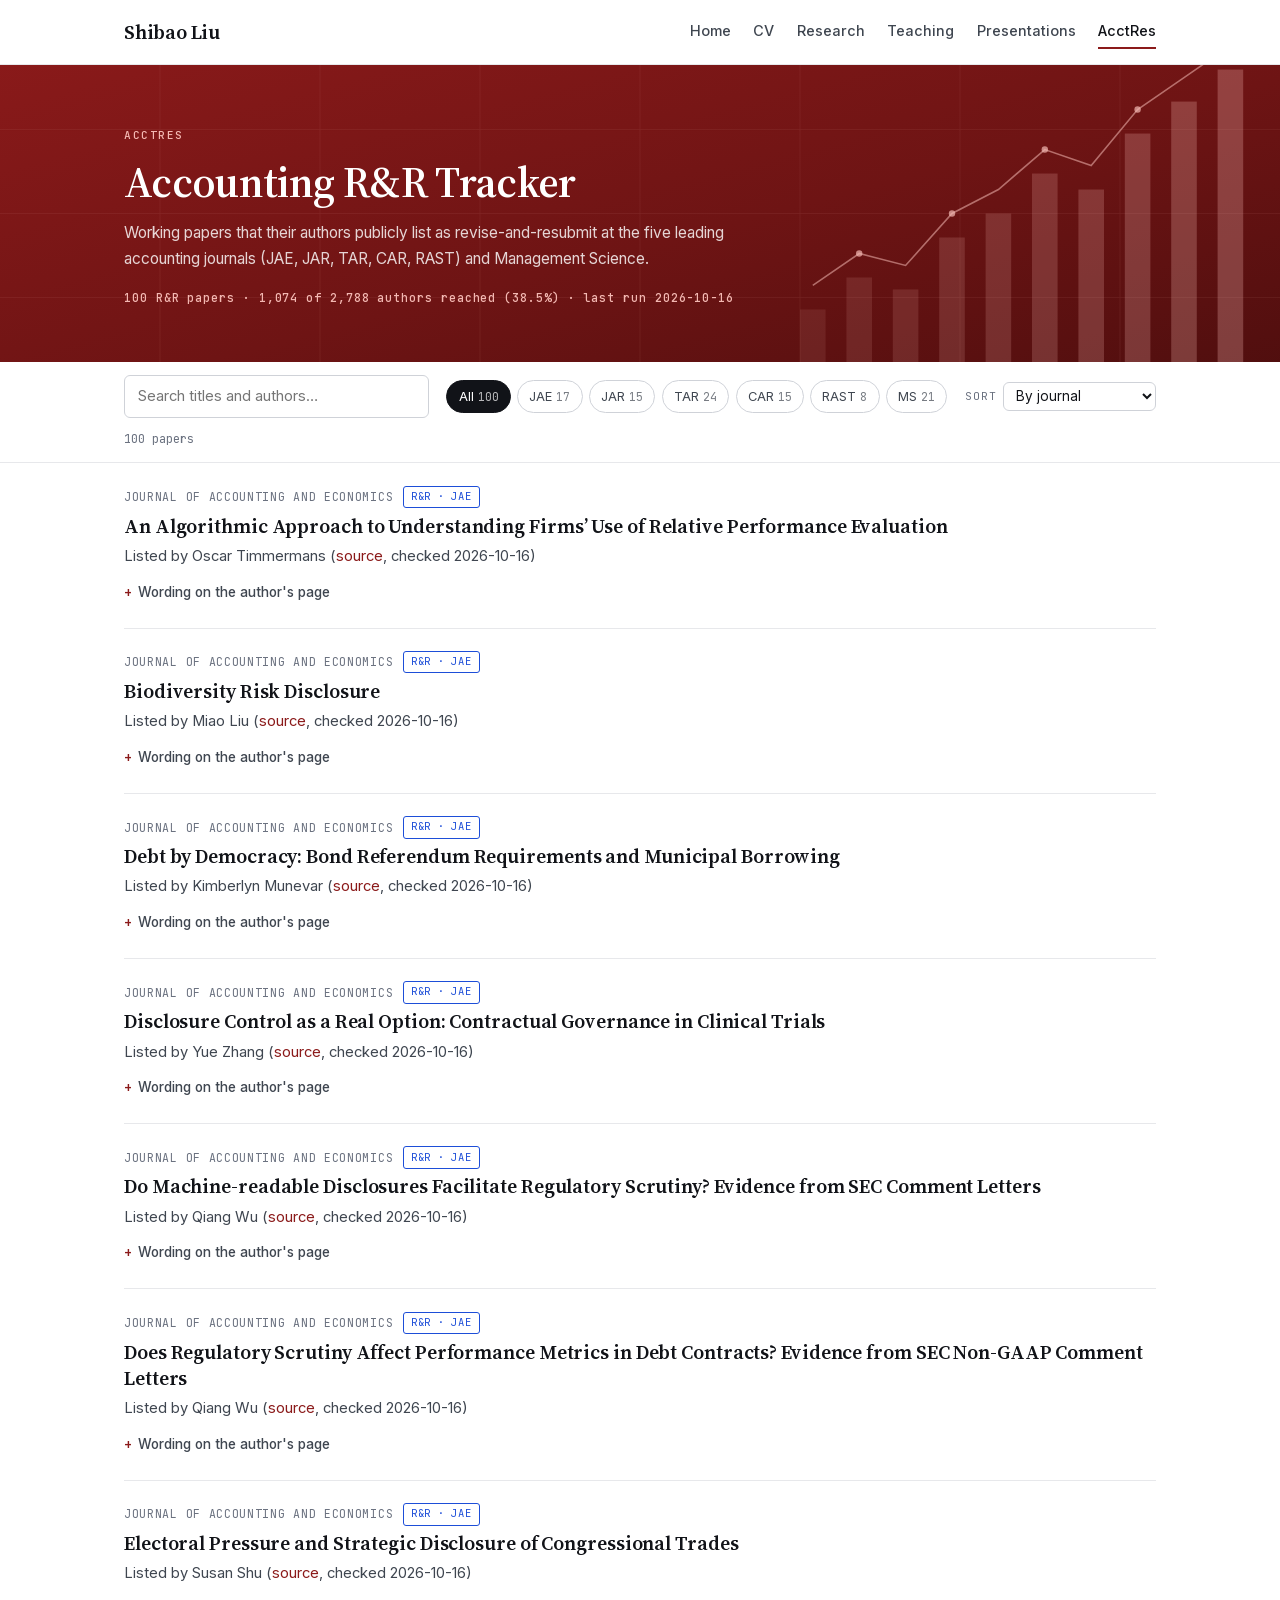
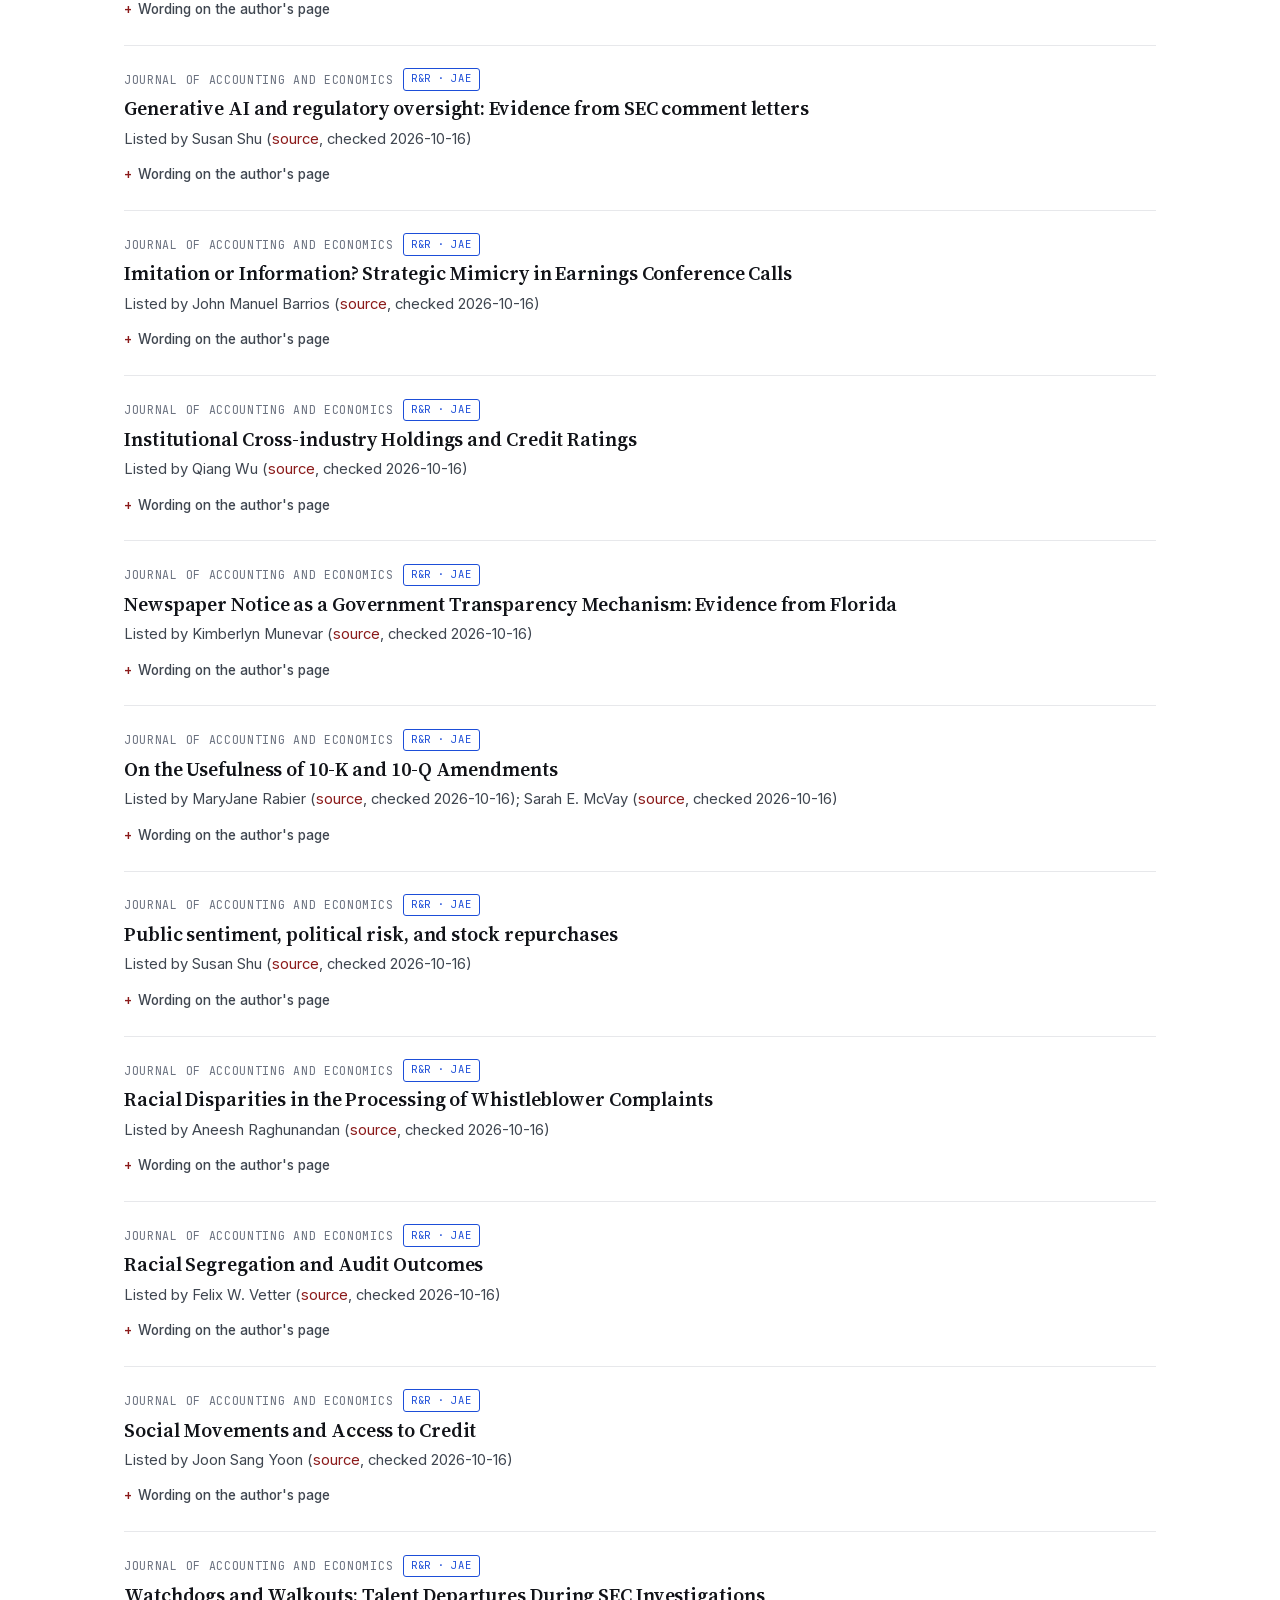
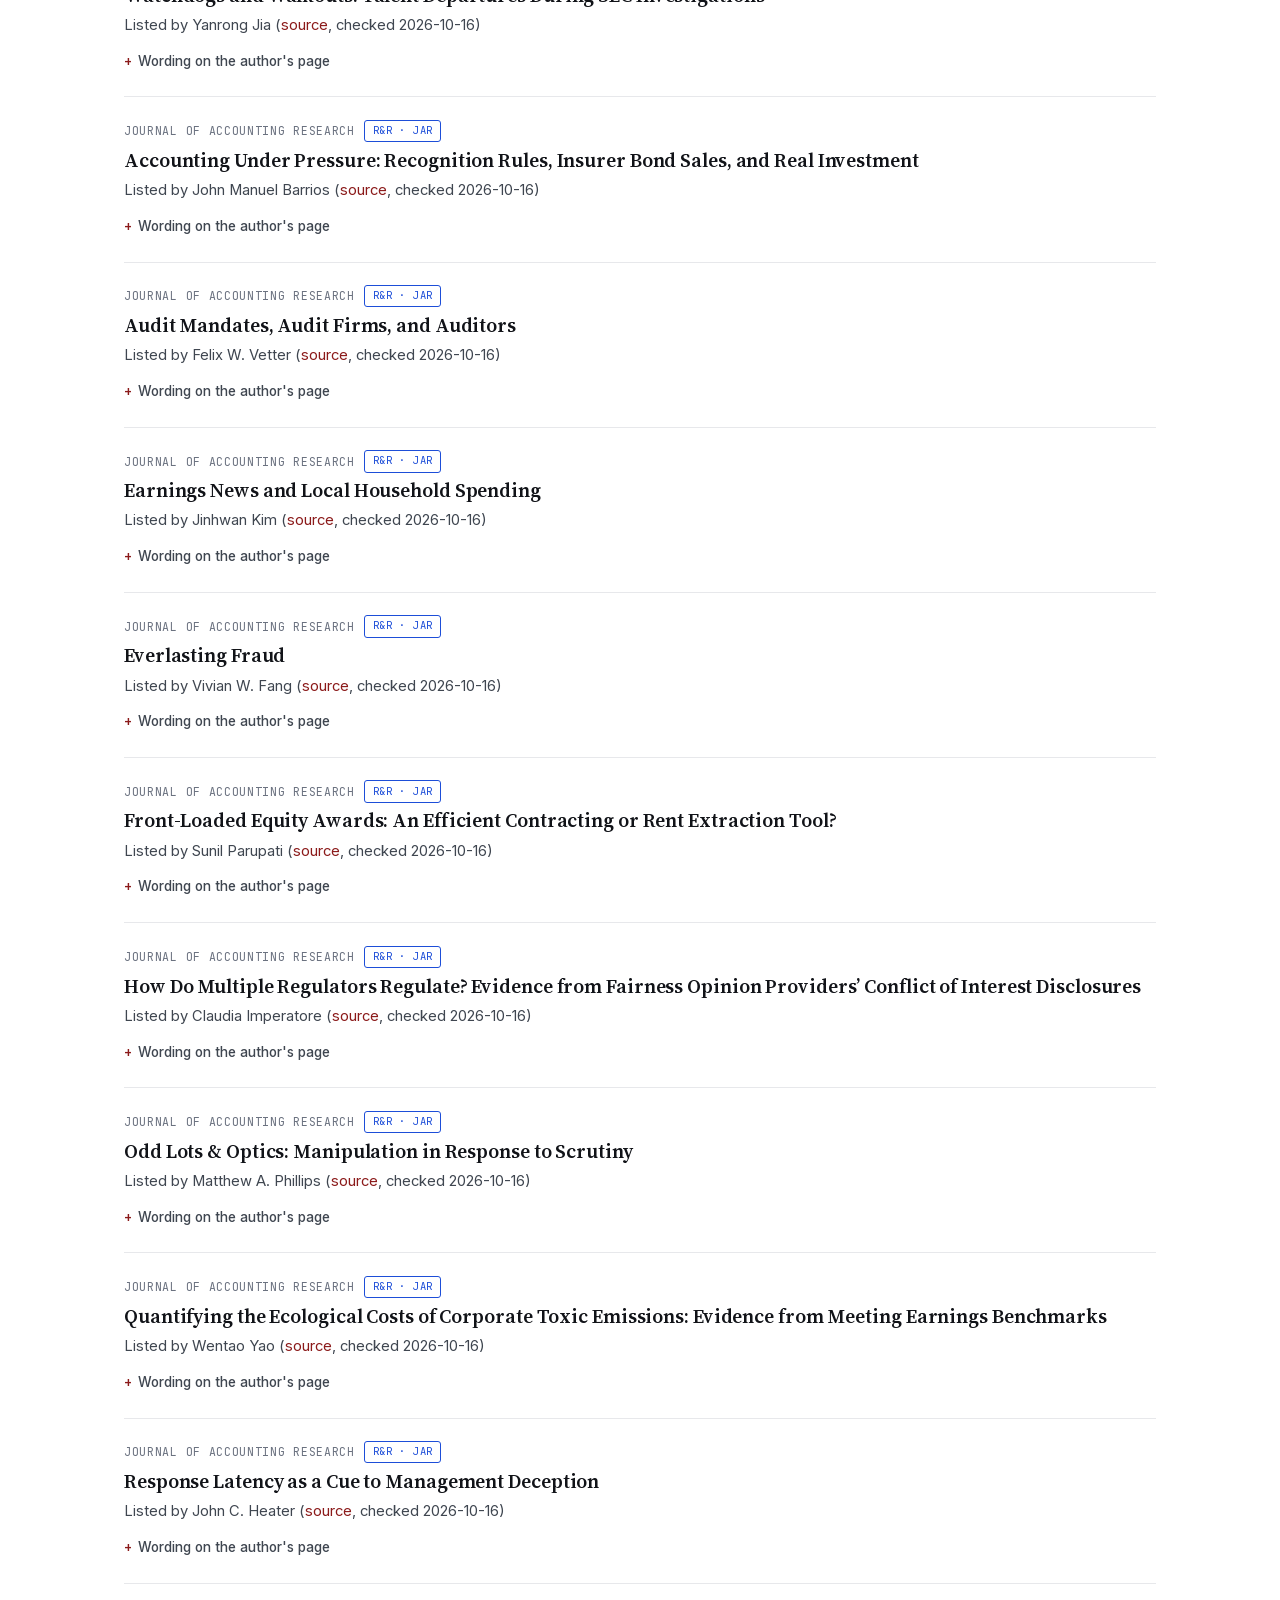
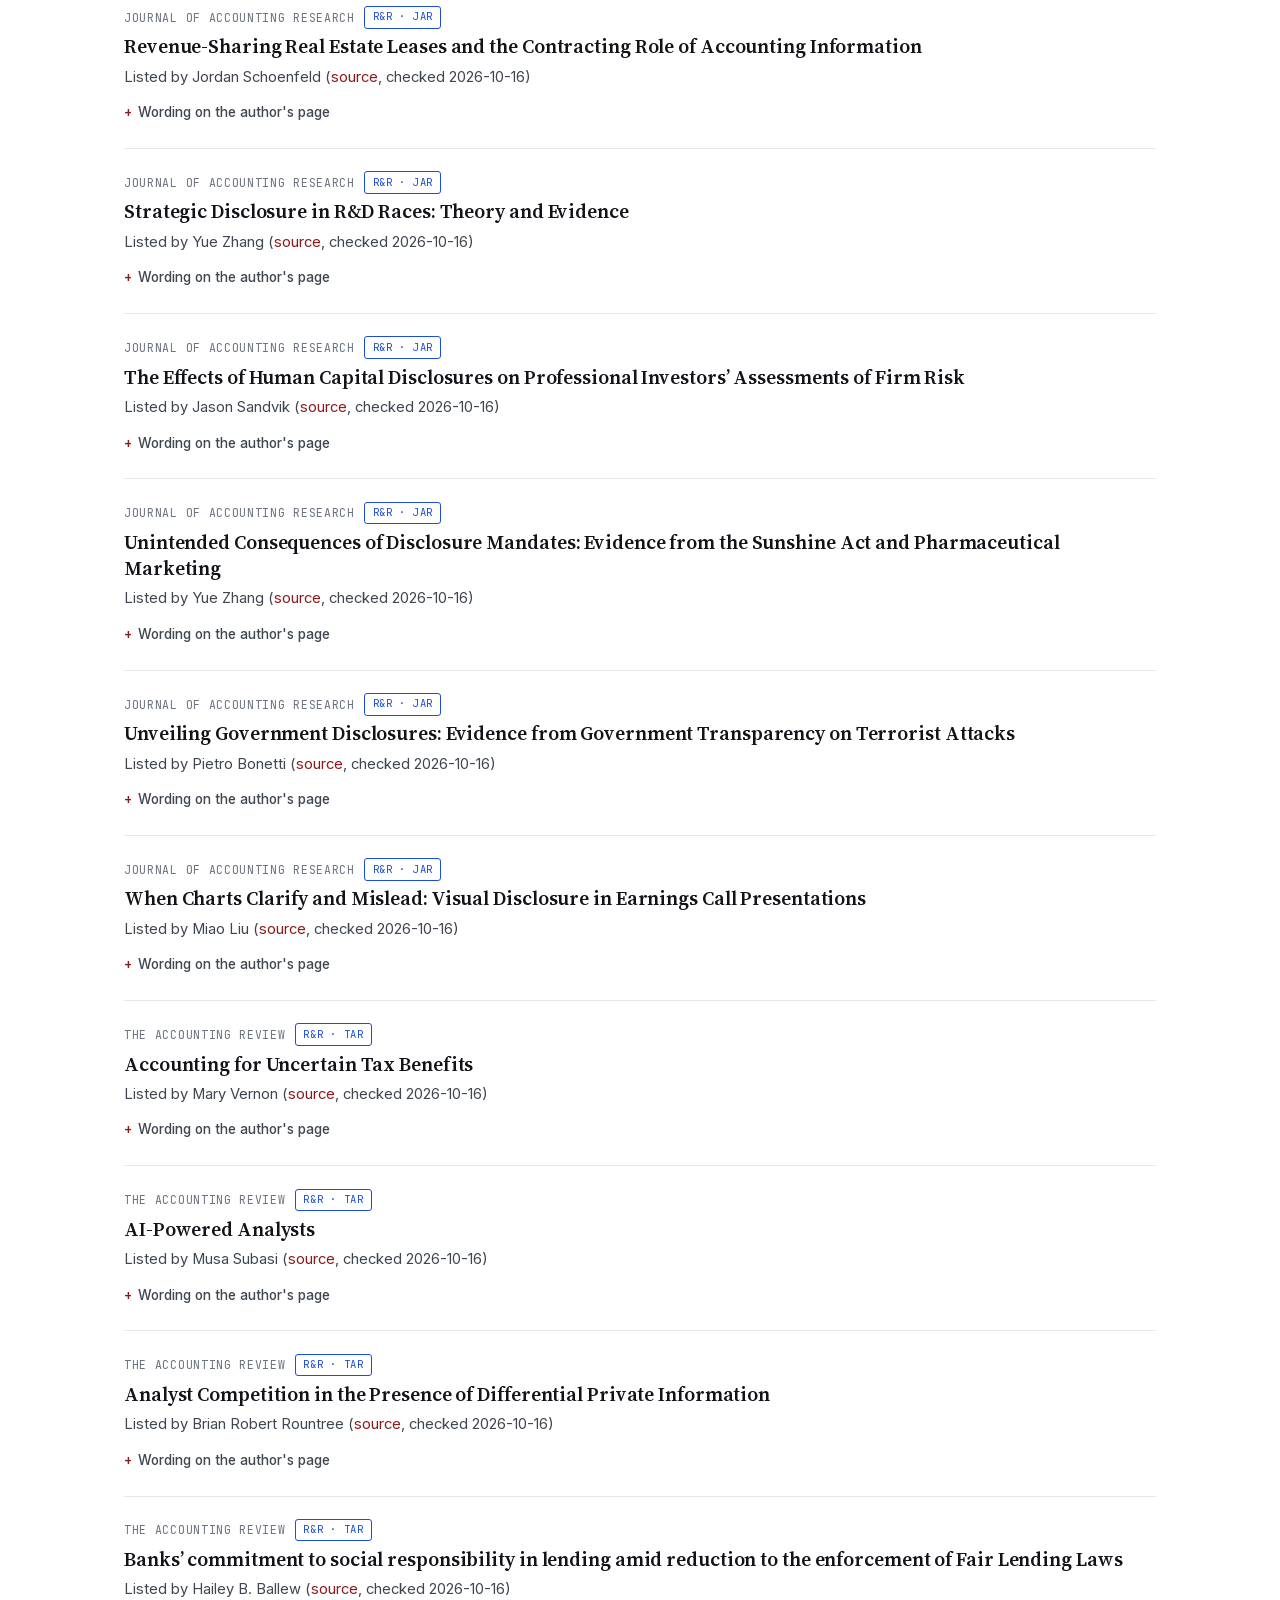
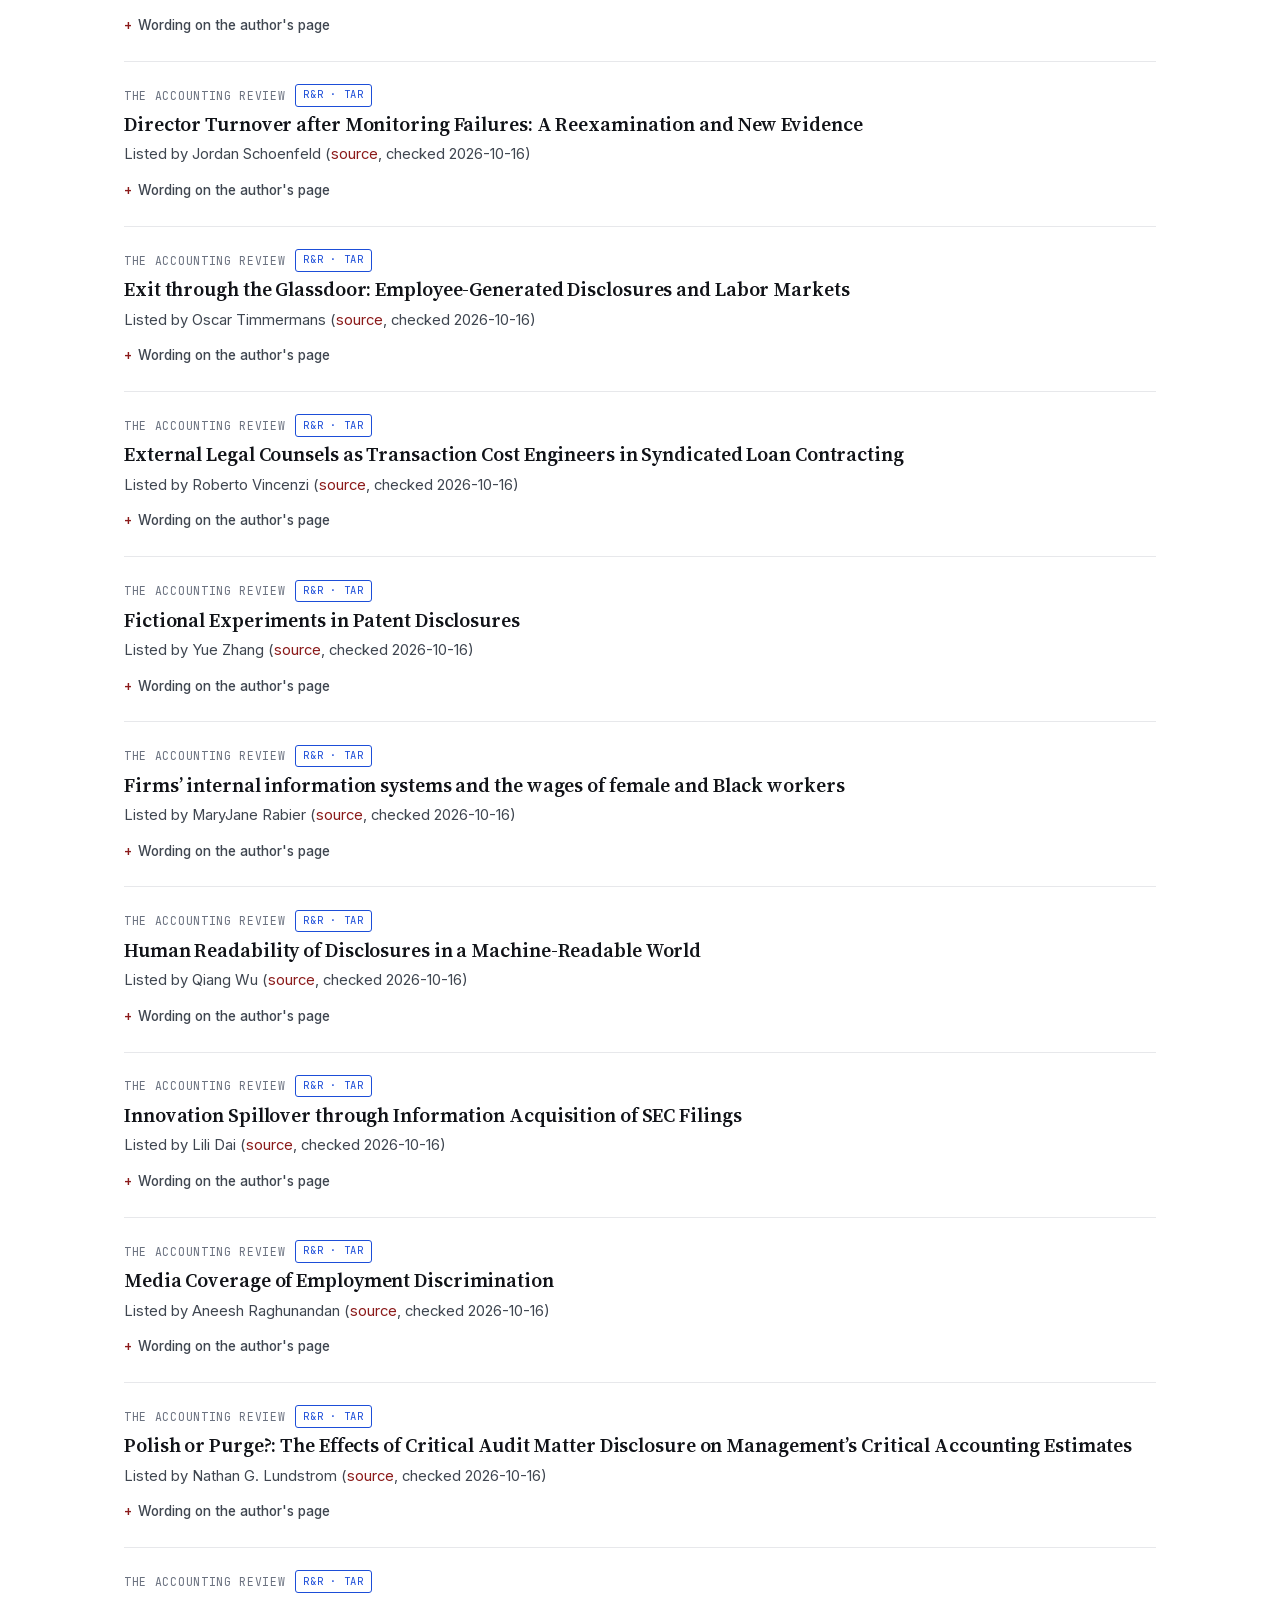
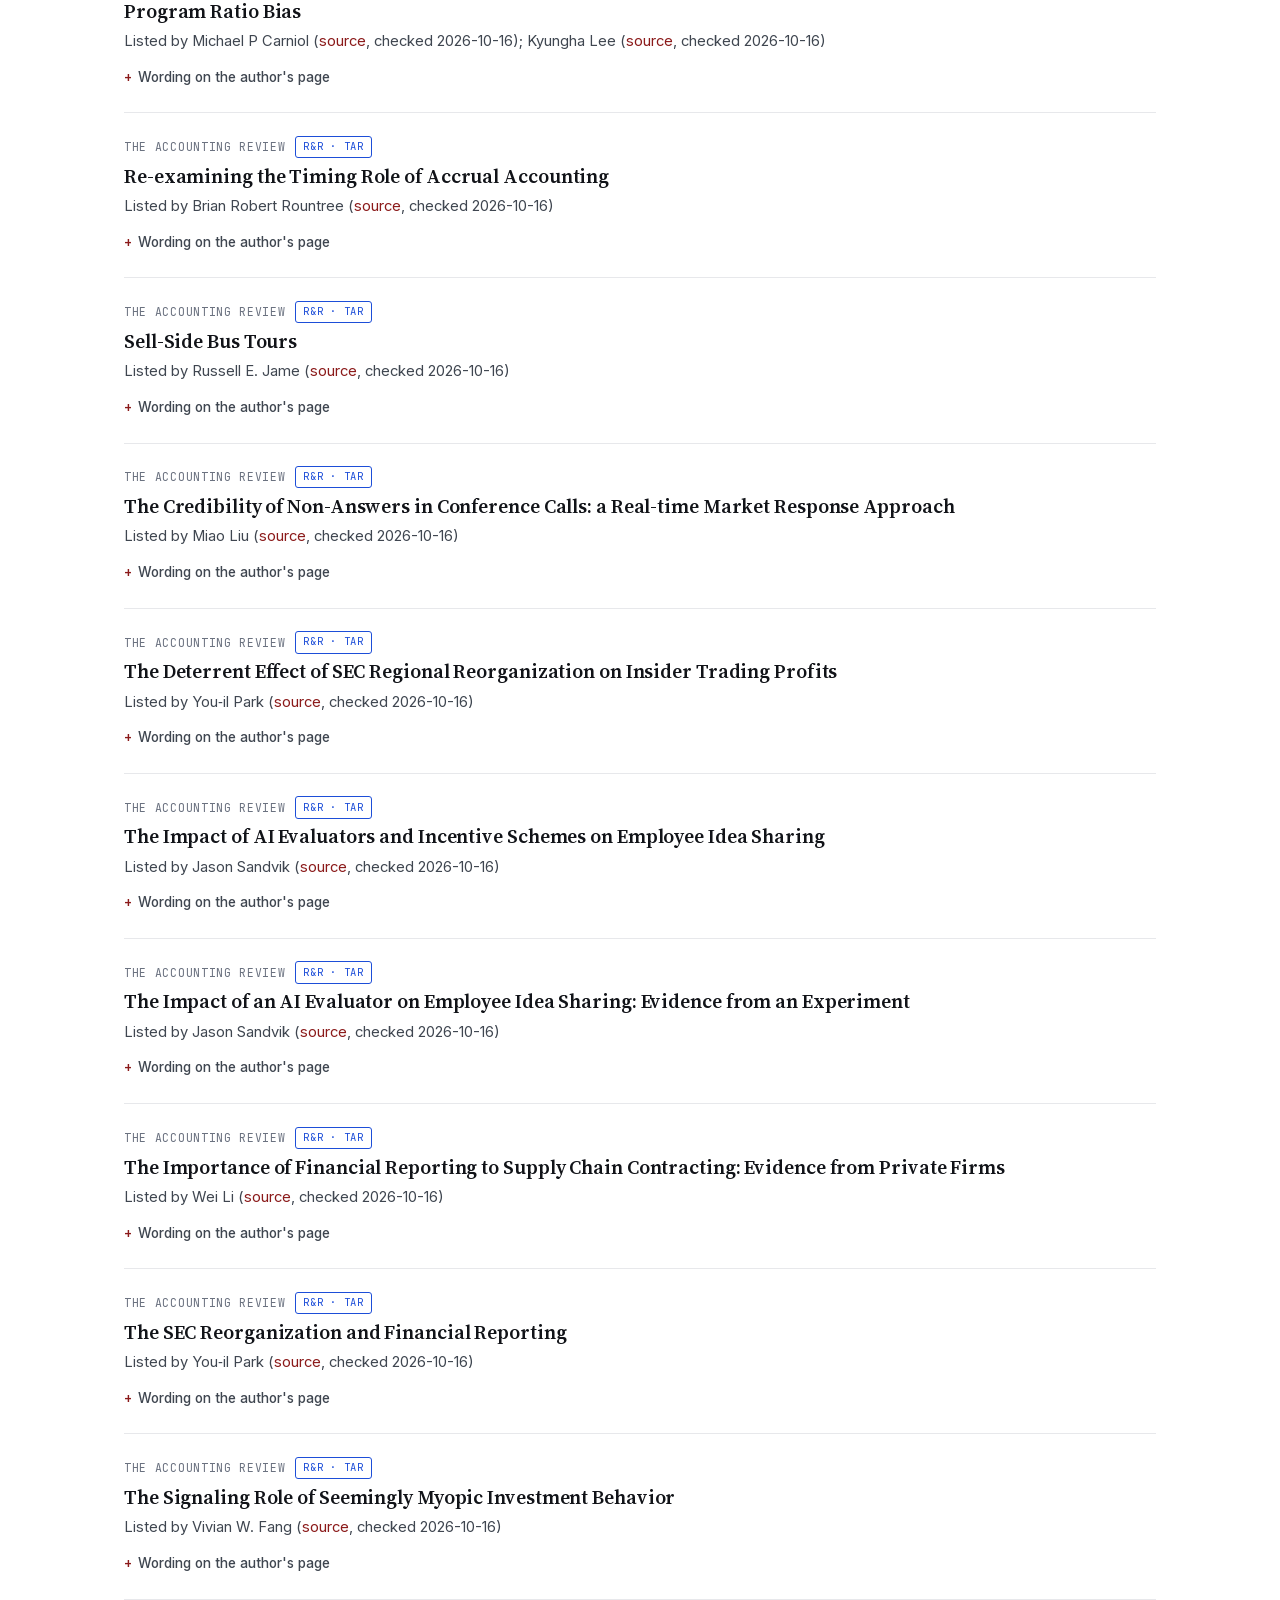
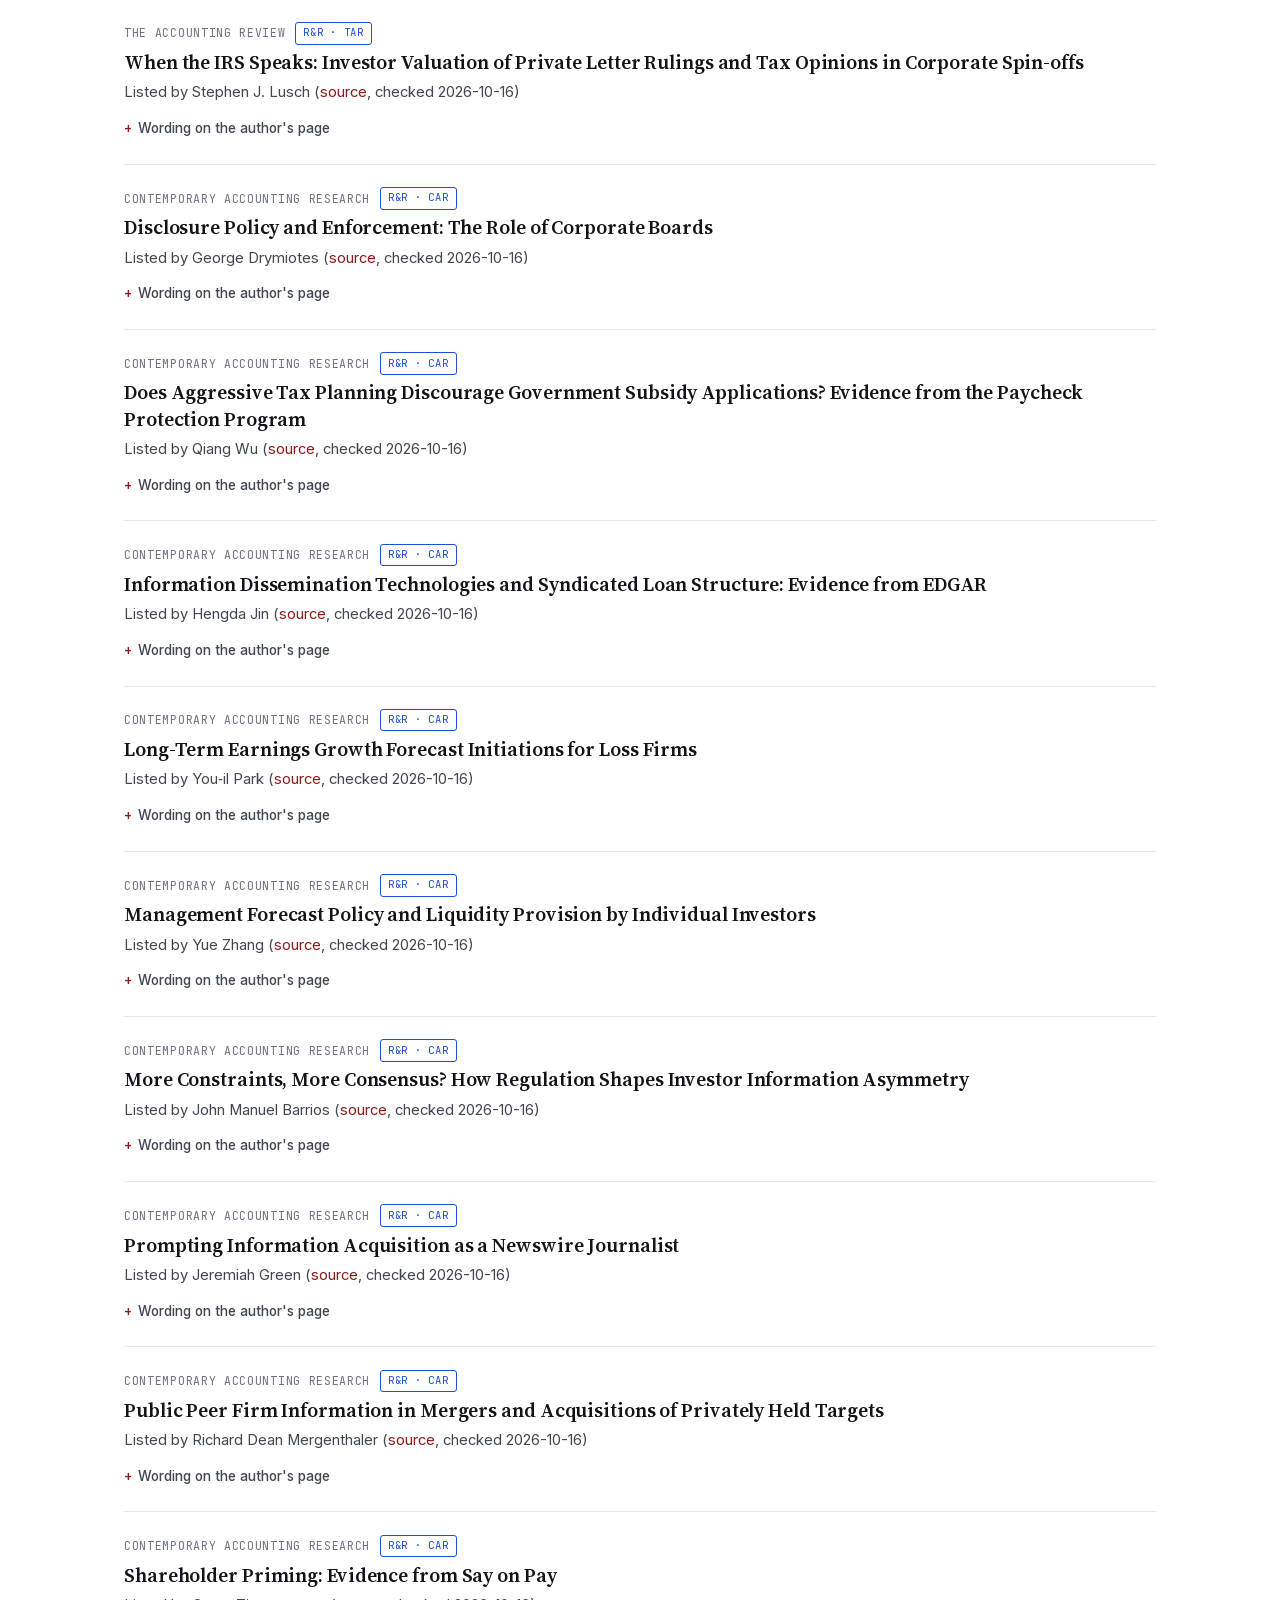
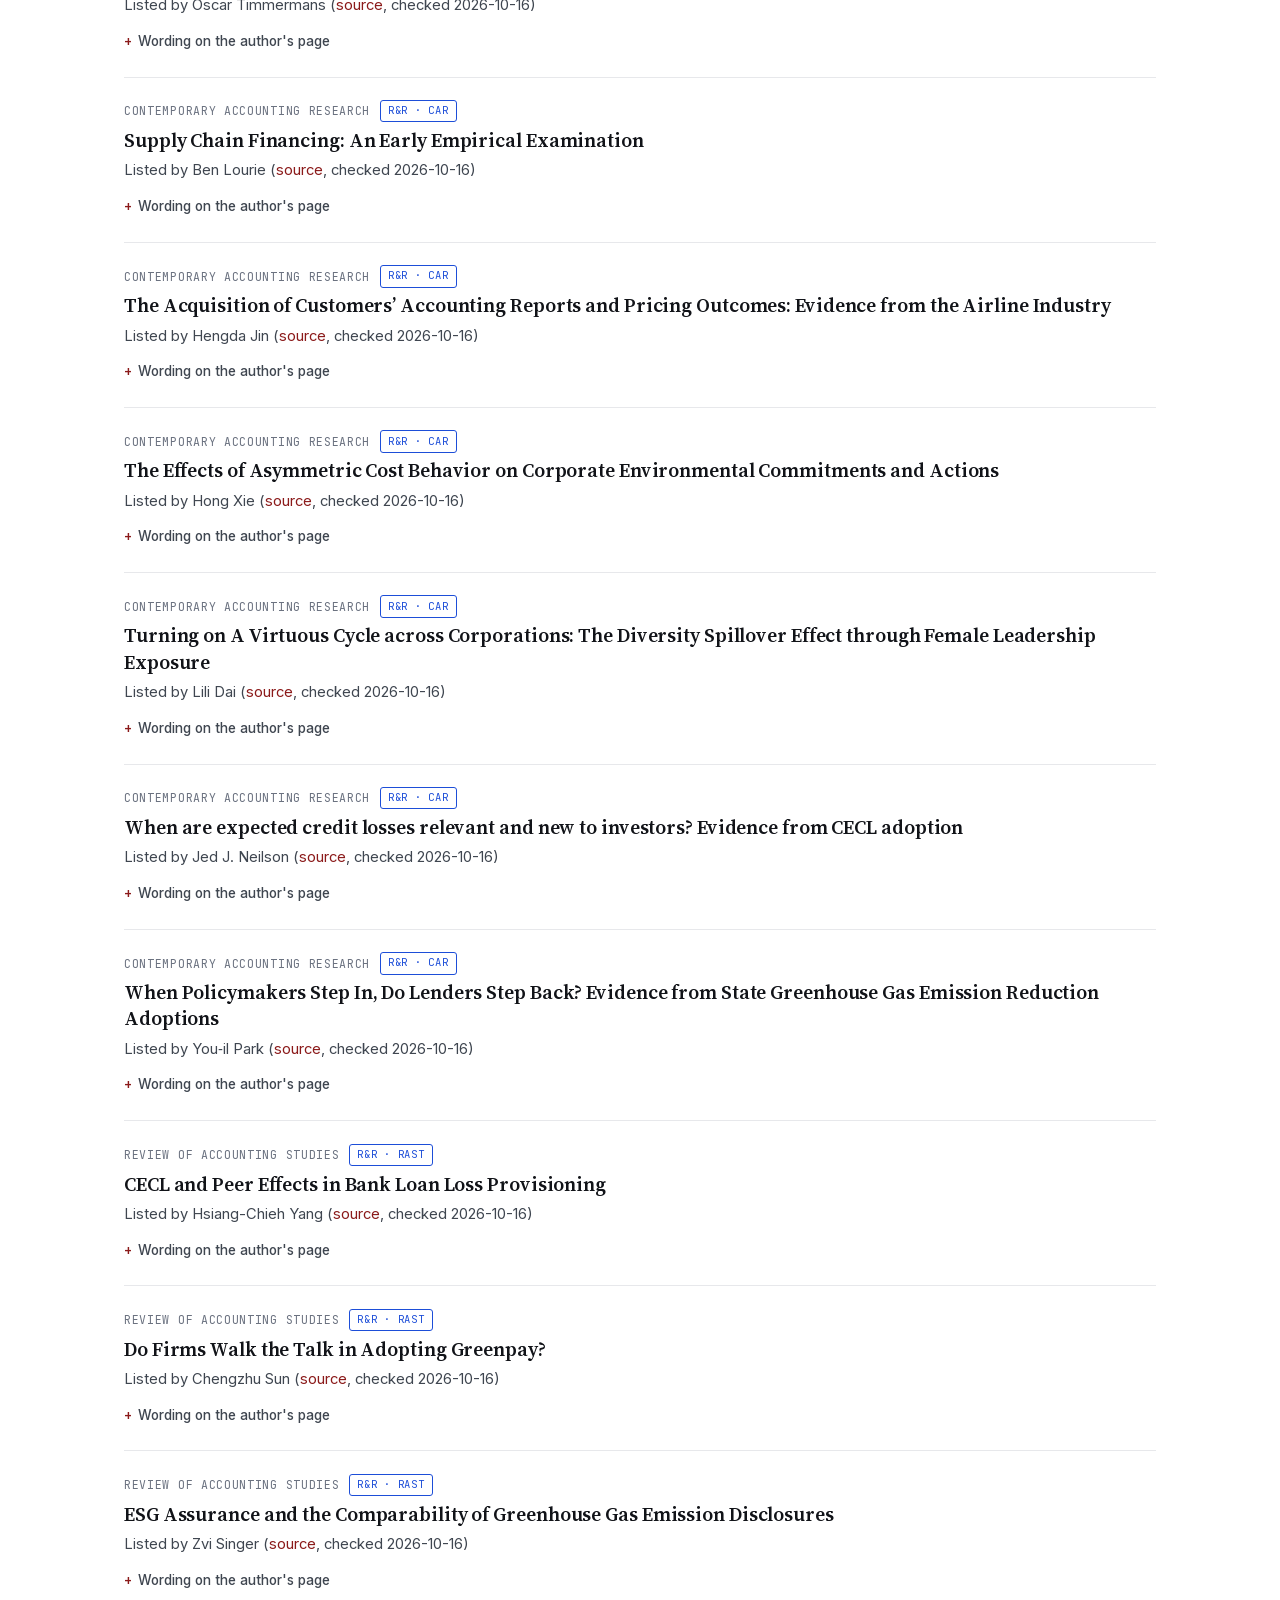
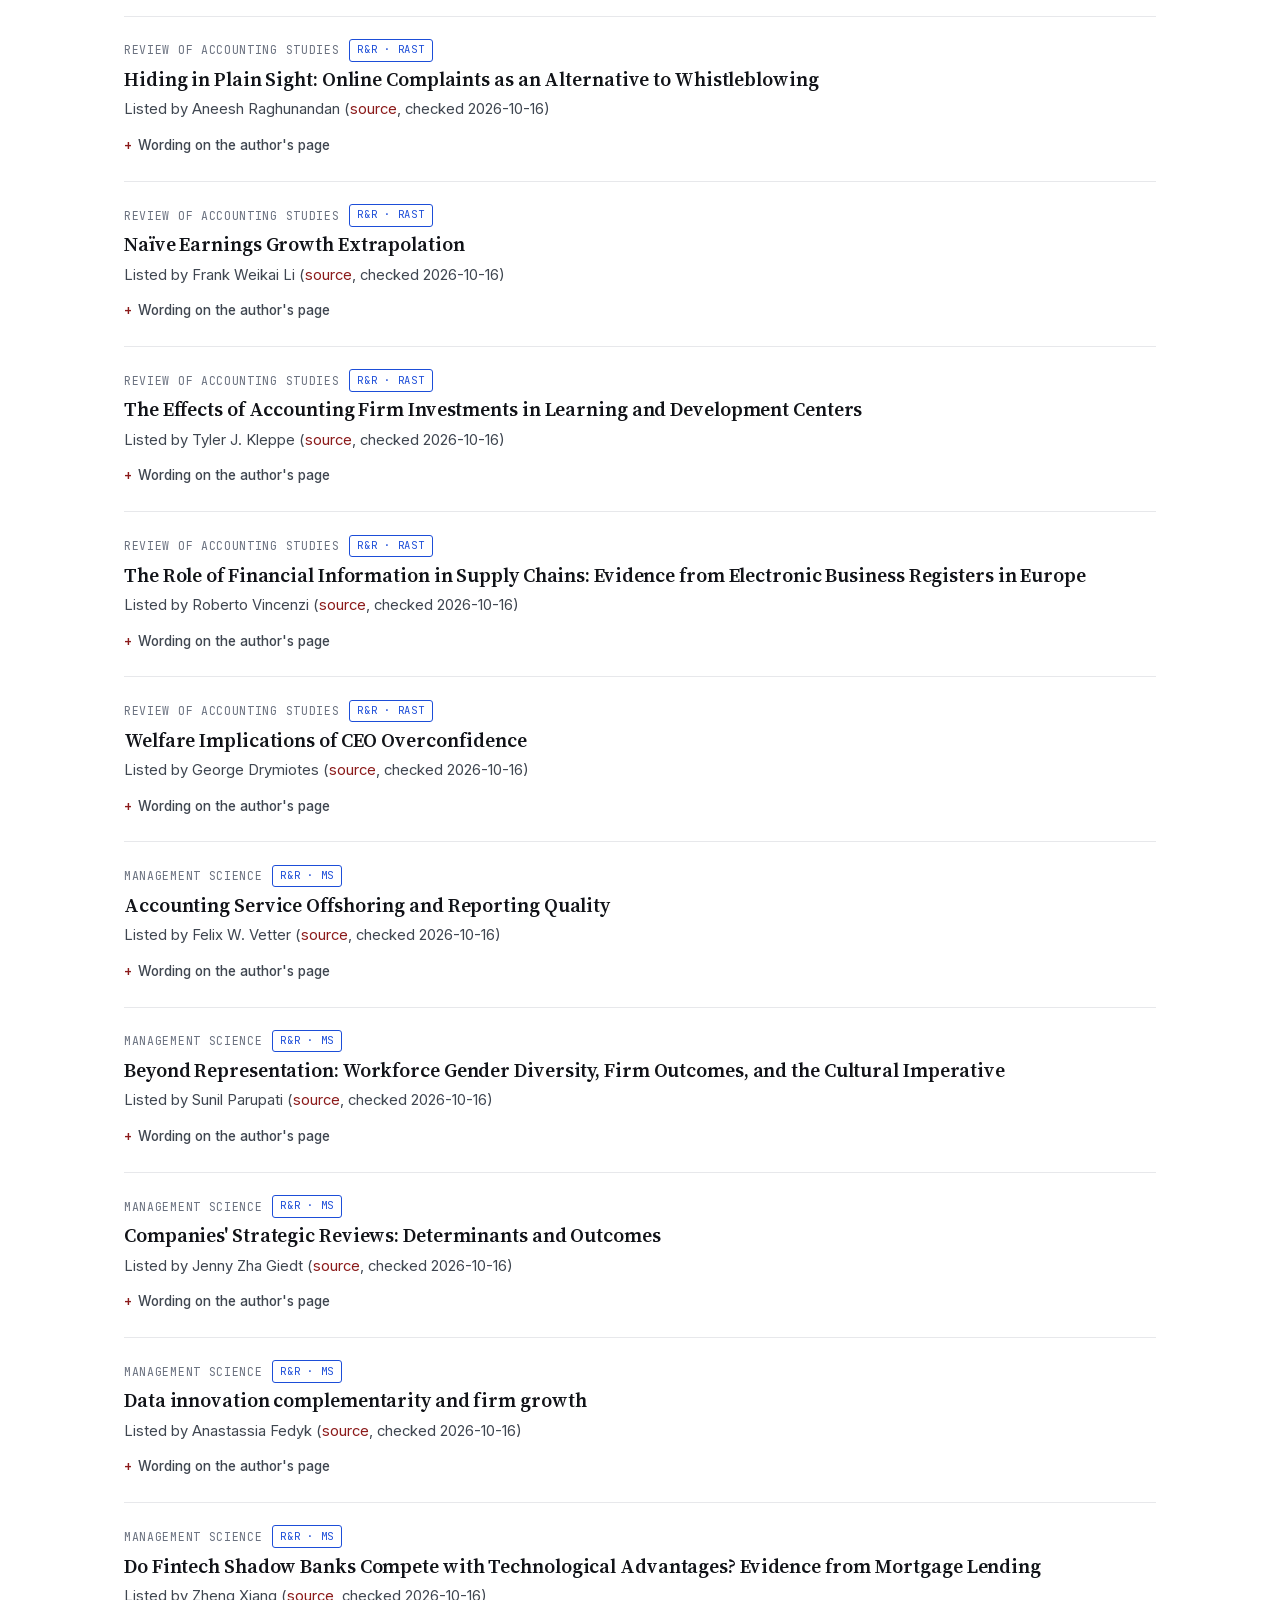
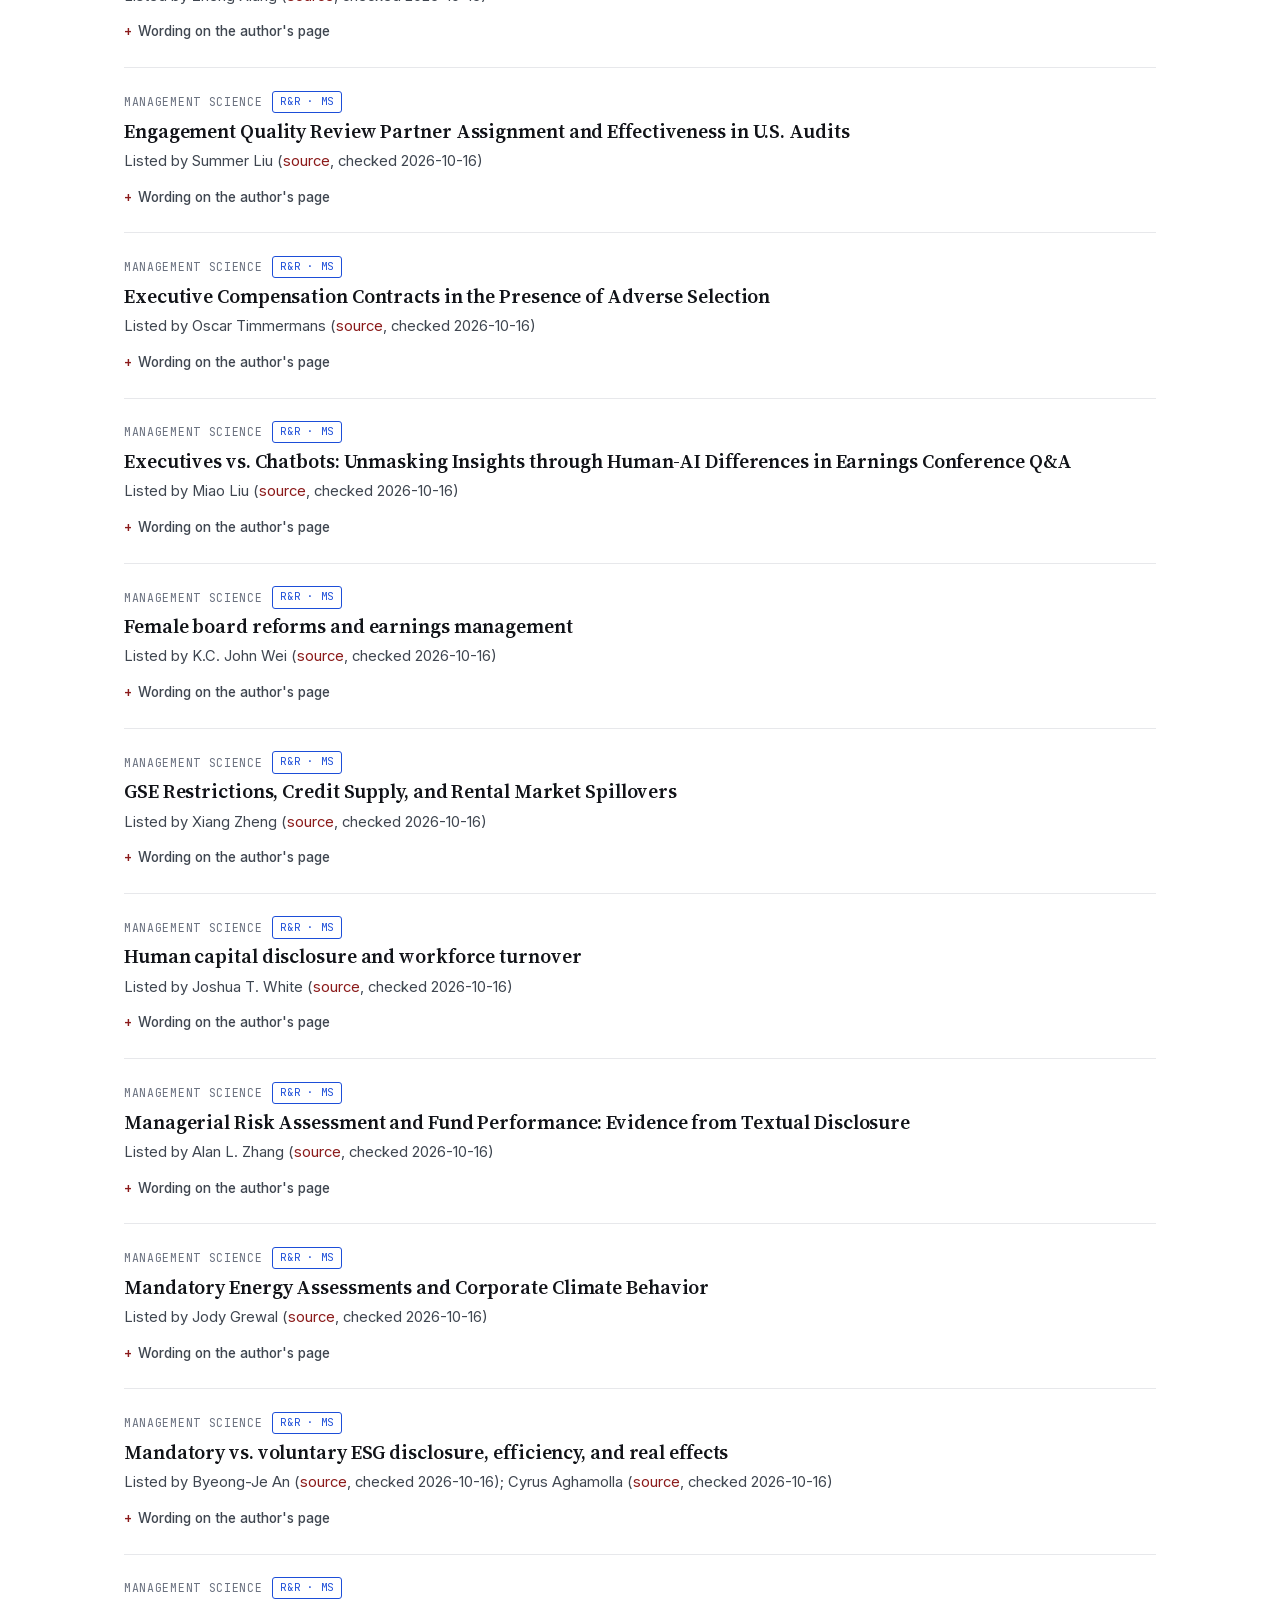
==== rr-tracker/index.html @ ae1a4d66 "Add Net Zero Coefficients abstract and AcctRes R&R tracker tab Tracker: 100 reviewed R&R papers at J" ====
<!DOCTYPE html>
<html lang="en">
<head>
<meta charset="UTF-8">
<meta name="viewport" content="width=device-width, initial-scale=1.0">
<title>AcctRes: Accounting R&amp;R Tracker | Shibao Liu</title>
<meta name="description" content="Working papers publicly listed as revise-and-resubmit at JAE, JAR, TAR, CAR, RAST and Management Science.">
<link rel="canonical" href="https://shibaoliu.github.io/rr-tracker/index.html">
<meta property="og:type" content="profile">
<meta property="og:title" content="AcctRes: Accounting R&amp;R Tracker | Shibao Liu">
<meta property="og:description" content="Working papers publicly listed as revise-and-resubmit at JAE, JAR, TAR, CAR, RAST and Management Science.">
<meta property="og:url" content="https://shibaoliu.github.io/rr-tracker/index.html">
<meta property="og:image" content="https://shibaoliu.github.io/assets/og-card.png">
<meta property="og:image:width" content="1200">
<meta property="og:image:height" content="630">
<meta name="twitter:card" content="summary_large_image">
<meta name="color-scheme" content="light dark">
<link rel="preload" href="../assets/fonts/source-serif-4.woff2" as="font" type="font/woff2" crossorigin>
<link rel="preload" href="../assets/fonts/inter.woff2" as="font" type="font/woff2" crossorigin>
<link rel="icon" type="image/svg+xml" href="../assets/favicon.svg">
<link rel="icon" type="image/png" sizes="32x32" href="../assets/favicon-32.png">
<link rel="apple-touch-icon" href="../assets/apple-touch-icon.png">
<link rel="alternate" type="application/atom+xml" title="Shibao Liu: Research" href="../feed.xml">
<link rel="stylesheet" href="../assets/site.css">


</head>
<body>
<a class="skip-link" href="#main">Skip to main content</a>
<header class="site-header">
  <div class="wrap">
    <div class="wordmark"><a href="../index.html">Shibao Liu</a></div>
    <nav class="site-nav" aria-label="Primary">
      <a href="../index.html">Home</a>
      <a href="../cv.html">CV</a>
      <a href="../research.html">Research</a>
      <a href="../teaching.html">Teaching</a>
      <a href="../presentations.html">Presentations</a>
      <a href="../rr-tracker/index.html" class="active" aria-current="page">AcctRes</a>
    </nav>
  </div>
</header>
<section class="page-hero ph-research">
  <div class="wrap">
    <div class="eyebrow">AcctRes</div>
    <h1>Accounting R&amp;R Tracker</h1>
    <p class="lede">Working papers that their authors publicly list as revise-and-resubmit at the five leading accounting journals (JAE, JAR, TAR, CAR, RAST) and Management Science.</p>
    <p class="hero-stats">100 R&amp;R papers &middot; 1,074 of 2,788 authors reached (38.5%) &middot; last run 2026-10-16</p>
  </div>
</section>
<div class="research-toolbar">
  <div class="wrap rt-row">
    <label class="visually-hidden" for="rt-search">Search the tracker</label>
    <input id="rt-search" class="rt-search" type="search" placeholder="Search titles and authors&hellip;">
    <div class="chips" role="group" aria-label="Filter by journal"><button type="button" class="chip" data-journal="all" aria-pressed="true">All<span class="chip-n">100</span></button><button type="button" class="chip" data-journal="JAE" aria-pressed="false">JAE<span class="chip-n">17</span></button><button type="button" class="chip" data-journal="JAR" aria-pressed="false">JAR<span class="chip-n">15</span></button><button type="button" class="chip" data-journal="TAR" aria-pressed="false">TAR<span class="chip-n">24</span></button><button type="button" class="chip" data-journal="CAR" aria-pressed="false">CAR<span class="chip-n">15</span></button><button type="button" class="chip" data-journal="RAST" aria-pressed="false">RAST<span class="chip-n">8</span></button><button type="button" class="chip" data-journal="MS" aria-pressed="false">MS<span class="chip-n">21</span></button></div>
    <div class="rt-sort">
      <label for="rt-sort" class="rt-sort-label">Sort</label>
      <select id="rt-sort" class="rt-select">
        <option value="journal">By journal</option>
        <option value="author">Author A&ndash;Z</option>
        <option value="title">Title A&ndash;Z</option>
        <option value="checked">Recently checked</option>
      </select>
    </div>
    <span id="rt-count" class="rt-count" aria-live="polite"></span>
  </div>
</div>
<main id="main" tabindex="-1" class="main research-main">
  <div class="wrap">
    <div id="rr-list">
<article class="paper rr" data-journal="JAE" data-order="0"
  data-title="an algorithmic approach to understanding firms’ use of relative performance evaluation" data-author="timmermans"
  data-checked="2026-10-16" data-search="an algorithmic approach to understanding firms’ use of relative performance evaluation oscar timmermans jae journal of accounting and economics">
  <div class="paper-head"><span class="paper-kicker">Journal of Accounting and Economics</span><span class="status-pill status-review">R&amp;R &middot; JAE</span></div>
  <h3>An Algorithmic Approach to Understanding Firms’ Use of Relative Performance Evaluation</h3>
  <p class="paper-authors">Listed by Oscar Timmermans (<a href="https://oscar-timmermans.github.io/cv/cv.pdf" target="_blank" rel="noopener">source</a>, checked 2026-10-16)</p>
  <details class="paper-abstract"><summary>Wording on the author's page</summary><blockquote>(with Matt Bloomfield and Wayne Guay) Revise and resubmit at Journal of Accounting and Economics “ Exit through the Glassdoor: Employee-Generated Disclosures and Labor Markets”</blockquote></details>
</article>
<article class="paper rr" data-journal="JAE" data-order="1"
  data-title="biodiversity risk disclosure" data-author="liu"
  data-checked="2026-10-16" data-search="biodiversity risk disclosure miao liu jae journal of accounting and economics">
  <div class="paper-head"><span class="paper-kicker">Journal of Accounting and Economics</span><span class="status-pill status-review">R&amp;R &middot; JAE</span></div>
  <h3>Biodiversity Risk Disclosure</h3>
  <p class="paper-authors">Listed by Miao Liu (<a href="https://miao-liu.com/index.html" target="_blank" rel="noopener">source</a>, checked 2026-10-16)</p>
  <details class="paper-abstract"><summary>Wording on the author's page</summary><blockquote>“Biodiversity Risk Disclosure” R&amp;R Journal of Accounting and Economics</blockquote></details>
</article>
<article class="paper rr" data-journal="JAE" data-order="2"
  data-title="debt by democracy: bond referendum requirements and municipal borrowing" data-author="munevar"
  data-checked="2026-10-16" data-search="debt by democracy: bond referendum requirements and municipal borrowing kimberlyn munevar jae journal of accounting and economics">
  <div class="paper-head"><span class="paper-kicker">Journal of Accounting and Economics</span><span class="status-pill status-review">R&amp;R &middot; JAE</span></div>
  <h3>Debt by Democracy: Bond Referendum Requirements and Municipal Borrowing</h3>
  <p class="paper-authors">Listed by Kimberlyn Munevar (<a href="https://mays.tamu.edu/wp-content/uploads/2026/05/Kimberlyn-Munevar-CV-202605.pdf" target="_blank" rel="noopener">source</a>, checked 2026-10-16)</p>
  <details class="paper-abstract"><summary>Wording on the author's page</summary><blockquote>Huang and Delphine Samuels) (Link) - Revise and resubmit at Journal of Accounting and Economics 5. “Alternative Data and Disclosure Demand” (with Antonis Kartapanis and Eunjee Kim)</blockquote></details>
</article>
<article class="paper rr" data-journal="JAE" data-order="3"
  data-title="disclosure control as a real option: contractual governance in clinical trials" data-author="zhang"
  data-checked="2026-10-16" data-search="disclosure control as a real option: contractual governance in clinical trials yue zhang jae journal of accounting and economics">
  <div class="paper-head"><span class="paper-kicker">Journal of Accounting and Economics</span><span class="status-pill status-review">R&amp;R &middot; JAE</span></div>
  <h3>Disclosure Control as a Real Option: Contractual Governance in Clinical Trials</h3>
  <p class="paper-authors">Listed by Yue Zhang (<a href="https://www.baruch.cuny.edu/profiles/faculty/Yue-Zhang" target="_blank" rel="noopener">source</a>, checked 2026-10-16)</p>
  <details class="paper-abstract"><summary>Wording on the author's page</summary><blockquote>O., &amp; Wang, S.(n.d.). Disclosure Control as a Real Option: Contractual Governance in Clinical Trials. In Progress. 1st round R&amp;R, Journal of Accounting and Economics. Co-authored with current doctoral student (Olivia Chen). TitleFunding Agency SponsorStart DateEnd DateAwarded DateTotal FundingStatus</blockquote></details>
</article>
<article class="paper rr" data-journal="JAE" data-order="4"
  data-title="do machine-readable disclosures facilitate regulatory scrutiny? evidence from sec comment letters" data-author="wu"
  data-checked="2026-10-16" data-search="do machine-readable disclosures facilitate regulatory scrutiny? evidence from sec comment letters qiang wu jae journal of accounting and economics">
  <div class="paper-head"><span class="paper-kicker">Journal of Accounting and Economics</span><span class="status-pill status-review">R&amp;R &middot; JAE</span></div>
  <h3>Do Machine-readable Disclosures Facilitate Regulatory Scrutiny? Evidence from SEC Comment Letters</h3>
  <p class="paper-authors">Listed by Qiang Wu (<a href="https://sites.google.com/view/qiangwu/working-papers" target="_blank" rel="noopener">source</a>, checked 2026-10-16)</p>
  <details class="paper-abstract"><summary>Wording on the author's page</summary><blockquote>eadable Disclosures Facilitate Regulatory Scrutiny? Evidence from SEC Comment Letters”, with Ben Wang, Liwei Weng, and Emma Xu, under R&amp;R at Journal of Accounting and Economics, SSRN “The Listenability of Disclosures and Firms’ Information Environment”, with Andy Call, Ben Wang, and Liwei Weng, SSRN</blockquote></details>
</article>
<article class="paper rr" data-journal="JAE" data-order="5"
  data-title="does regulatory scrutiny affect performance metrics in debt contracts? evidence from sec non-gaap comment letters" data-author="wu"
  data-checked="2026-10-16" data-search="does regulatory scrutiny affect performance metrics in debt contracts? evidence from sec non-gaap comment letters qiang wu jae journal of accounting and economics">
  <div class="paper-head"><span class="paper-kicker">Journal of Accounting and Economics</span><span class="status-pill status-review">R&amp;R &middot; JAE</span></div>
  <h3>Does Regulatory Scrutiny Affect Performance Metrics in Debt Contracts? Evidence from SEC Non-GAAP Comment Letters</h3>
  <p class="paper-authors">Listed by Qiang Wu (<a href="https://sites.google.com/view/qiangwu/working-papers" target="_blank" rel="noopener">source</a>, checked 2026-10-16)</p>
  <details class="paper-abstract"><summary>Wording on the author's page</summary><blockquote>s in Debt Contracts? Evidence from SEC Non-GAAP Comment Letters”, with Hanzhong Shi, Liang Tan, and Jasmine Wang, under R&amp;R at Journal of Accounting and Economics “Institutional Cross-industry Holdings and Credit Ratings”, with Shenglan Chen, Hui Ma, and Hao Zhang, under R&amp;R at Journal of Accounting</blockquote></details>
</article>
<article class="paper rr" data-journal="JAE" data-order="6"
  data-title="electoral pressure and strategic disclosure of congressional trades" data-author="shu"
  data-checked="2026-10-16" data-search="electoral pressure and strategic disclosure of congressional trades susan shu jae journal of accounting and economics">
  <div class="paper-head"><span class="paper-kicker">Journal of Accounting and Economics</span><span class="status-pill status-review">R&amp;R &middot; JAE</span></div>
  <h3>Electoral Pressure and Strategic Disclosure of Congressional Trades</h3>
  <p class="paper-authors">Listed by Susan Shu (<a href="https://sites.google.com/a/bc.edu/susan-shu/" target="_blank" rel="noopener">source</a>, checked 2026-10-16)</p>
  <details class="paper-abstract"><summary>Wording on the author's page</summary><blockquote>Electoral Pressure and Strategic Disclosure of Congressional Trades (with Danling Song and Amy Hutton). R&amp;R Journal of Accounting and Economics Beyond disclosure: Signaling corporate ties on social media (with Sean Cao, Lijun Lei, and Enshuai Yu).</blockquote></details>
</article>
<article class="paper rr" data-journal="JAE" data-order="7"
  data-title="generative ai and regulatory oversight: evidence from sec comment letters" data-author="shu"
  data-checked="2026-10-16" data-search="generative ai and regulatory oversight: evidence from sec comment letters susan shu jae journal of accounting and economics">
  <div class="paper-head"><span class="paper-kicker">Journal of Accounting and Economics</span><span class="status-pill status-review">R&amp;R &middot; JAE</span></div>
  <h3>Generative AI and regulatory oversight: Evidence from SEC comment letters</h3>
  <p class="paper-authors">Listed by Susan Shu (<a href="https://sites.google.com/a/bc.edu/susan-shu/" target="_blank" rel="noopener">source</a>, checked 2026-10-16)</p>
  <details class="paper-abstract"><summary>Wording on the author's page</summary><blockquote>Generative AI and regulatory oversight: Evidence from SEC comment letters (with Minjae Koo, Kevin Yeung and Meiling Zhao). R&amp;R Journal of Accounting and Economics Electoral Pressure and Strategic Disclosure of Congressional Trades (with Danling Song and Amy Hutton).</blockquote></details>
</article>
<article class="paper rr" data-journal="JAE" data-order="8"
  data-title="imitation or information? strategic mimicry in earnings conference calls" data-author="barrios"
  data-checked="2026-10-16" data-search="imitation or information? strategic mimicry in earnings conference calls john manuel barrios jae journal of accounting and economics">
  <div class="paper-head"><span class="paper-kicker">Journal of Accounting and Economics</span><span class="status-pill status-review">R&amp;R &middot; JAE</span></div>
  <h3>Imitation or Information? Strategic Mimicry in Earnings Conference Calls</h3>
  <p class="paper-authors">Listed by John Manuel Barrios (<a href="https://johnmbarrios.com/research.html" target="_blank" rel="noopener">source</a>, checked 2026-10-16)</p>
  <details class="paper-abstract"><summary>Wording on the author's page</summary><blockquote>with Khrystyna Bochkay, Roman Chychyla and Sundaresh Ramnath Revision Requested: Journal of Accounting and Economics Abstract</blockquote></details>
</article>
<article class="paper rr" data-journal="JAE" data-order="9"
  data-title="institutional cross-industry holdings and credit ratings" data-author="wu"
  data-checked="2026-10-16" data-search="institutional cross-industry holdings and credit ratings qiang wu jae journal of accounting and economics">
  <div class="paper-head"><span class="paper-kicker">Journal of Accounting and Economics</span><span class="status-pill status-review">R&amp;R &middot; JAE</span></div>
  <h3>Institutional Cross-industry Holdings and Credit Ratings</h3>
  <p class="paper-authors">Listed by Qiang Wu (<a href="https://sites.google.com/view/qiangwu/working-papers" target="_blank" rel="noopener">source</a>, checked 2026-10-16)</p>
  <details class="paper-abstract"><summary>Wording on the author's page</summary><blockquote> Economics “Institutional Cross-industry Holdings and Credit Ratings”, with Shenglan Chen, Hui Ma, and Hao Zhang, under R&amp;R at Journal of Accounting and Economics “Do Machine-readable Disclosures Facilitate Regulatory Scrutiny? Evidence from SEC Comment Letters”, with Ben Wang, Liwei Weng, and Emma </blockquote></details>
</article>
<article class="paper rr" data-journal="JAE" data-order="10"
  data-title="newspaper notice as a government transparency mechanism: evidence from florida" data-author="munevar"
  data-checked="2026-10-16" data-search="newspaper notice as a government transparency mechanism: evidence from florida kimberlyn munevar jae journal of accounting and economics">
  <div class="paper-head"><span class="paper-kicker">Journal of Accounting and Economics</span><span class="status-pill status-review">R&amp;R &middot; JAE</span></div>
  <h3>Newspaper Notice as a Government Transparency Mechanism: Evidence from Florida</h3>
  <p class="paper-authors">Listed by Kimberlyn Munevar (<a href="https://mays.tamu.edu/wp-content/uploads/2026/05/Kimberlyn-Munevar-CV-202605.pdf" target="_blank" rel="noopener">source</a>, checked 2026-10-16)</p>
  <details class="paper-abstract"><summary>Wording on the author's page</summary><blockquote>Anya Nakhmurina and Delphine Samuels) (Link) - Revise and resubmit at Journal of Accounting and Economics 4. “Debt by Democracy: Bond Referendum Requirements and Municipal Borrowing” (with June</blockquote></details>
</article>
<article class="paper rr" data-journal="JAE" data-order="11"
  data-title="on the usefulness of 10-k and 10-q amendments" data-author="rabier"
  data-checked="2026-10-16" data-search="on the usefulness of 10-k and 10-q amendments maryjane rabier sarah e. mcvay jae journal of accounting and economics">
  <div class="paper-head"><span class="paper-kicker">Journal of Accounting and Economics</span><span class="status-pill status-review">R&amp;R &middot; JAE</span></div>
  <h3>On the Usefulness of 10-K and 10-Q Amendments</h3>
  <p class="paper-authors">Listed by MaryJane Rabier (<a href="https://sites.google.com/view/maryjane-rabier/" target="_blank" rel="noopener">source</a>, checked 2026-10-16); Sarah E. McVay (<a href="https://foster.uw.edu/wp-content/uploads/2026/06/vita_sarahmcvay_6.2026.pdf" target="_blank" rel="noopener">source</a>, checked 2026-10-16)</p>
  <details class="paper-abstract"><summary>Wording on the author's page</summary><blockquote>Working Papers On the usefulness of 10-K and 10-Q Amendments (with Sarah McVay and Simmi Mookerjee) Revise and resubmit at the Journal of Accounting and Economics. Selected for the 2026 JAE Conference. Amendments to Forms 10-K and 10-Q—filed as 10-K/As and 10-Q/As—are a routine but underexamined com</blockquote><blockquote>McVay, S., S. Mookerjee, M.J. Rabier. 2026. On the Usefulness of 10-K and 10-Q Amendments. R&amp;R at Journal of Accounting and Economics Page 3</blockquote></details>
</article>
<article class="paper rr" data-journal="JAE" data-order="12"
  data-title="public sentiment, political risk, and stock repurchases" data-author="shu"
  data-checked="2026-10-16" data-search="public sentiment, political risk, and stock repurchases susan shu jae journal of accounting and economics">
  <div class="paper-head"><span class="paper-kicker">Journal of Accounting and Economics</span><span class="status-pill status-review">R&amp;R &middot; JAE</span></div>
  <h3>Public sentiment, political risk, and stock repurchases</h3>
  <p class="paper-authors">Listed by Susan Shu (<a href="https://sites.google.com/a/bc.edu/susan-shu/" target="_blank" rel="noopener">source</a>, checked 2026-10-16)</p>
  <details class="paper-abstract"><summary>Wording on the author's page</summary><blockquote>Public sentiment, political risk, and stock repurchases (with Vishal Baloria, Alvis Lo, and Enshuai Yu). R&amp;R Journal of Accounting and Economics Generative AI and regulatory oversight: Evidence from SEC comment letters (with Minjae Koo, Kevin Yeung and Meiling Zhao).</blockquote></details>
</article>
<article class="paper rr" data-journal="JAE" data-order="13"
  data-title="racial disparities in the processing of whistleblower complaints" data-author="raghunandan"
  data-checked="2026-10-16" data-search="racial disparities in the processing of whistleblower complaints aneesh raghunandan jae journal of accounting and economics">
  <div class="paper-head"><span class="paper-kicker">Journal of Accounting and Economics</span><span class="status-pill status-review">R&amp;R &middot; JAE</span></div>
  <h3>Racial Disparities in the Processing of Whistleblower Complaints</h3>
  <p class="paper-authors">Listed by Aneesh Raghunandan (<a href="https://www.aneeshraghunandan.com/" target="_blank" rel="noopener">source</a>, checked 2026-10-16)</p>
  <details class="paper-abstract"><summary>Wording on the author's page</summary><blockquote>Racial Disparities in the Processing of Whistleblower Complaints (with Marco Errico and Sinja Leonelli) Revise and Resubmit, Journal of Accounting and Economics Media Coverage of Employment Discrimination (with Devin Shanthikumar and Elizabeth Tori)</blockquote></details>
</article>
<article class="paper rr" data-journal="JAE" data-order="14"
  data-title="racial segregation and audit outcomes" data-author="vetter"
  data-checked="2026-10-16" data-search="racial segregation and audit outcomes felix w. vetter jae journal of accounting and economics">
  <div class="paper-head"><span class="paper-kicker">Journal of Accounting and Economics</span><span class="status-pill status-review">R&amp;R &middot; JAE</span></div>
  <h3>Racial Segregation and Audit Outcomes</h3>
  <p class="paper-authors">Listed by Felix W. Vetter (<a href="https://mitsloan.mit.edu/shared/ods/documents?PersonID=249508&amp;DocID=14225" target="_blank" rel="noopener">source</a>, checked 2026-10-16)</p>
  <details class="paper-abstract"><summary>Wording on the author's page</summary><blockquote>“Racial Segregation and Audit Outcomes” - with Hans Christensen and Mark Maffett (R&amp;R at Journal of Accounting &amp; Economics) “Audit Mandates, Audit Firms, and Auditors”</blockquote></details>
</article>
<article class="paper rr" data-journal="JAE" data-order="15"
  data-title="social movements and access to credit" data-author="yoon"
  data-checked="2026-10-16" data-search="social movements and access to credit joon sang yoon jae journal of accounting and economics">
  <div class="paper-head"><span class="paper-kicker">Journal of Accounting and Economics</span><span class="status-pill status-review">R&amp;R &middot; JAE</span></div>
  <h3>Social Movements and Access to Credit</h3>
  <p class="paper-authors">Listed by Joon Sang Yoon (<a href="https://myweb.cuhk.edu.cn/yoonjoonsang/Home/Research" target="_blank" rel="noopener">source</a>, checked 2026-10-16)</p>
  <details class="paper-abstract"><summary>Wording on the author's page</summary><blockquote>Yoon, J. S., Huang, K., &amp; Zhang, T. Green Nudges in Food Deliveries, work in progress. Yoon, J. S. Social Movements and Access to Credit (Dissertation), R&amp;R, Journal of Accounting and Economics. Yoon, J. S., Fischer, P., Jennings, J., &amp; Soliman, M. Streaks and Bubbles, completed.</blockquote></details>
</article>
<article class="paper rr" data-journal="JAE" data-order="16"
  data-title="watchdogs and walkouts: talent departures during sec investigations" data-author="jia"
  data-checked="2026-10-16" data-search="watchdogs and walkouts: talent departures during sec investigations yanrong jia jae journal of accounting and economics">
  <div class="paper-head"><span class="paper-kicker">Journal of Accounting and Economics</span><span class="status-pill status-review">R&amp;R &middot; JAE</span></div>
  <h3>Watchdogs and Walkouts: Talent Departures During SEC Investigations</h3>
  <p class="paper-authors">Listed by Yanrong Jia (<a href="https://www.baruch.cuny.edu/profiles/faculty/Yanrong-Jia" target="_blank" rel="noopener">source</a>, checked 2026-10-16)</p>
  <details class="paper-abstract"><summary>Wording on the author's page</summary><blockquote>T., &amp; Yang, Y. (2026). Watchdogs and Walkouts: Talent Departures During SEC Investigations. Journal of Accounting and Economics R&amp;R, Frankel, R., Jia, Y., &amp; Sun, Y. (2026). Explaining Accruals Using Working Capital Efficiency. Journal of Business Finance &amp; Accounting , 53(4). 1481-1507. In Progress.</blockquote></details>
</article>
<article class="paper rr" data-journal="JAR" data-order="17"
  data-title="accounting under pressure: recognition rules, insurer bond sales, and real investment" data-author="barrios"
  data-checked="2026-10-16" data-search="accounting under pressure: recognition rules, insurer bond sales, and real investment john manuel barrios jar journal of accounting research">
  <div class="paper-head"><span class="paper-kicker">Journal of Accounting Research</span><span class="status-pill status-review">R&amp;R &middot; JAR</span></div>
  <h3>Accounting Under Pressure: Recognition Rules, Insurer Bond Sales, and Real Investment</h3>
  <p class="paper-authors">Listed by John Manuel Barrios (<a href="https://johnmbarrios.com/research.html" target="_blank" rel="noopener">source</a>, checked 2026-10-16)</p>
  <details class="paper-abstract"><summary>Wording on the author's page</summary><blockquote>with Andreas Neuhierl and Linda Schilling Revision Requested: Journal of Accounting Research Abstract</blockquote></details>
</article>
<article class="paper rr" data-journal="JAR" data-order="18"
  data-title="audit mandates, audit firms, and auditors" data-author="vetter"
  data-checked="2026-10-16" data-search="audit mandates, audit firms, and auditors felix w. vetter jar journal of accounting research">
  <div class="paper-head"><span class="paper-kicker">Journal of Accounting Research</span><span class="status-pill status-review">R&amp;R &middot; JAR</span></div>
  <h3>Audit Mandates, Audit Firms, and Auditors</h3>
  <p class="paper-authors">Listed by Felix W. Vetter (<a href="https://mitsloan.mit.edu/shared/ods/documents?PersonID=249508&amp;DocID=14225" target="_blank" rel="noopener">source</a>, checked 2026-10-16)</p>
  <details class="paper-abstract"><summary>Wording on the author's page</summary><blockquote>“Audit Mandates, Audit Firms, and Auditors” - with Matthias Breuer and Anthony Le (R&amp;R at Journal of Accounting Research) “Technological Investment and Accounting: A Demand-Side Perspective on Accounting Enrollment</blockquote></details>
</article>
<article class="paper rr" data-journal="JAR" data-order="19"
  data-title="earnings news and local household spending" data-author="kim"
  data-checked="2026-10-16" data-search="earnings news and local household spending jinhwan kim jar journal of accounting research">
  <div class="paper-head"><span class="paper-kicker">Journal of Accounting Research</span><span class="status-pill status-review">R&amp;R &middot; JAR</span></div>
  <h3>Earnings News and Local Household Spending</h3>
  <p class="paper-authors">Listed by Jinhwan Kim (<a href="https://www.gsb.stanford.edu/sites/default/files/faculty/cv/JinhwanKim_CV_August2026.pdf" target="_blank" rel="noopener">source</a>, checked 2026-10-16)</p>
  <details class="paper-abstract"><summary>Wording on the author's page</summary><blockquote>Spending. • Journal of Accounting Research (R&amp;R). [11] Armstrong, C., Kim, J., Sani, J., and Shi, T (2026). Patent Disclosures, Examiners, and</blockquote></details>
</article>
<article class="paper rr" data-journal="JAR" data-order="20"
  data-title="everlasting fraud" data-author="fang"
  data-checked="2026-10-16" data-search="everlasting fraud vivian w. fang jar journal of accounting research">
  <div class="paper-head"><span class="paper-kicker">Journal of Accounting Research</span><span class="status-pill status-review">R&amp;R &middot; JAR</span></div>
  <h3>Everlasting Fraud</h3>
  <p class="paper-authors">Listed by Vivian W. Fang (<a href="https://fangvivian.weebly.com/uploads/2/3/2/7/23272078/vivianfang_cv_june_2026.pdf" target="_blank" rel="noopener">source</a>, checked 2026-10-16)</p>
  <details class="paper-abstract"><summary>Wording on the author's page</summary><blockquote>▪ “Everlasting Fraud” (with Nan Li, Wenyu Wang, and Gaoqing Zhang) JAR, R&amp;R 3</blockquote></details>
</article>
<article class="paper rr" data-journal="JAR" data-order="21"
  data-title="front-loaded equity awards: an efficient contracting or rent extraction tool?" data-author="parupati"
  data-checked="2026-10-16" data-search="front-loaded equity awards: an efficient contracting or rent extraction tool? sunil parupati jar journal of accounting research">
  <div class="paper-head"><span class="paper-kicker">Journal of Accounting Research</span><span class="status-pill status-review">R&amp;R &middot; JAR</span></div>
  <h3>Front-Loaded Equity Awards: An Efficient Contracting or Rent Extraction Tool?</h3>
  <p class="paper-authors">Listed by Sunil Parupati (<a href="https://sites.google.com/view/sunilparupati/research" target="_blank" rel="noopener">source</a>, checked 2026-10-16)</p>
  <details class="paper-abstract"><summary>Wording on the author's page</summary><blockquote>[2]. Front-Loaded Equity Awards: An Efficient Contracting or Rent Extraction Tool? (with Rafael Copat) Revise and Resubmit at Journal of Accounting Research Conference presentations: AAA 2025; FARS 2025; Hawaii Accounting Research Conference 2025; Conference on Financial Economics and Accounting 202</blockquote></details>
</article>
<article class="paper rr" data-journal="JAR" data-order="22"
  data-title="how do multiple regulators regulate? evidence from fairness opinion providers’ conflict of interest disclosures" data-author="imperatore"
  data-checked="2026-10-16" data-search="how do multiple regulators regulate? evidence from fairness opinion providers’ conflict of interest disclosures claudia imperatore jar journal of accounting research">
  <div class="paper-head"><span class="paper-kicker">Journal of Accounting Research</span><span class="status-pill status-review">R&amp;R &middot; JAR</span></div>
  <h3>How Do Multiple Regulators Regulate? Evidence from Fairness Opinion Providers’ Conflict of Interest Disclosures</h3>
  <p class="paper-authors">Listed by Claudia Imperatore (<a href="https://accounting.unibocconi.eu/sites/default/files/media/cv/Final%20C%20Imperatore%20Updated%20CV.pdf" target="_blank" rel="noopener">source</a>, checked 2026-10-16)</p>
  <details class="paper-abstract"><summary>Wording on the author's page</summary><blockquote>Disclosures” (with Phil Berger – University of Chicago; Rachel Geoffroy – Ohio State University; and Lisa Liu – Columbia Business School) – revise and resubmit at Journal of Accounting Research (revising for 2nd round)</blockquote></details>
</article>
<article class="paper rr" data-journal="JAR" data-order="23"
  data-title="odd lots &amp; optics: manipulation in response to scrutiny" data-author="phillips"
  data-checked="2026-10-16" data-search="odd lots &amp; optics: manipulation in response to scrutiny matthew a. phillips jar journal of accounting research">
  <div class="paper-head"><span class="paper-kicker">Journal of Accounting Research</span><span class="status-pill status-review">R&amp;R &middot; JAR</span></div>
  <h3>Odd Lots &amp; Optics: Manipulation in Response to Scrutiny</h3>
  <p class="paper-authors">Listed by Matthew A. Phillips (<a href="https://www.mattphillipsphd.me/home/research" target="_blank" rel="noopener">source</a>, checked 2026-10-16)</p>
  <details class="paper-abstract"><summary>Wording on the author's page</summary><blockquote>ives. Overall, our findings suggest that M&amp;A announcement returns influence managerial risk-taking following acquisitions. Odd Lots &amp; Optics: Manipulation in Response to Scrutiny with Charles Downing, Bradford (Levy) Lynch and Eric So (minor revision requested at Journal of Accounting Research) SSRN</blockquote></details>
</article>
<article class="paper rr" data-journal="JAR" data-order="24"
  data-title="quantifying the ecological costs of corporate toxic emissions: evidence from meeting earnings benchmarks" data-author="yao"
  data-checked="2026-10-16" data-search="quantifying the ecological costs of corporate toxic emissions: evidence from meeting earnings benchmarks wentao yao jar journal of accounting research">
  <div class="paper-head"><span class="paper-kicker">Journal of Accounting Research</span><span class="status-pill status-review">R&amp;R &middot; JAR</span></div>
  <h3>Quantifying the Ecological Costs of Corporate Toxic Emissions: Evidence from Meeting Earnings Benchmarks</h3>
  <p class="paper-authors">Listed by Wentao Yao (<a href="https://sites.google.com/view/wentaoyao" target="_blank" rel="noopener">source</a>, checked 2026-10-16)</p>
  <details class="paper-abstract"><summary>Wording on the author's page</summary><blockquote>Emissions: Evidence from Meeting Earnings Benchmarks , with Jacob Thomas (Yale), Frank Zhang (Yale), and Wei Zhu (UIUC) Revise and Resubmit at Journal of Accounting Research Feathers and Fiscal Policy: The Ecological Consequences of Corporate Tax , with Jacob Thomas (Yale), Frank Zhang (Yale), and W</blockquote></details>
</article>
<article class="paper rr" data-journal="JAR" data-order="25"
  data-title="response latency as a cue to management deception" data-author="heater"
  data-checked="2026-10-16" data-search="response latency as a cue to management deception john c. heater jar journal of accounting research">
  <div class="paper-head"><span class="paper-kicker">Journal of Accounting Research</span><span class="status-pill status-review">R&amp;R &middot; JAR</span></div>
  <h3>Response Latency as a Cue to Management Deception</h3>
  <p class="paper-authors">Listed by John C. Heater (<a href="https://www.johnheater.com/?page_id=33" target="_blank" rel="noopener">source</a>, checked 2026-10-16)</p>
  <details class="paper-abstract"><summary>Wording on the author's page</summary><blockquote>With Doron Reichmann R&amp;R at Journal of Accounting Research Abstract</blockquote></details>
</article>
<article class="paper rr" data-journal="JAR" data-order="26"
  data-title="revenue-sharing real estate leases and the contracting role of accounting information" data-author="schoenfeld"
  data-checked="2026-10-16" data-search="revenue-sharing real estate leases and the contracting role of accounting information jordan schoenfeld jar journal of accounting research">
  <div class="paper-head"><span class="paper-kicker">Journal of Accounting Research</span><span class="status-pill status-review">R&amp;R &middot; JAR</span></div>
  <h3>Revenue-Sharing Real Estate Leases and the Contracting Role of Accounting Information</h3>
  <p class="paper-authors">Listed by Jordan Schoenfeld (<a href="http://www.jordanschoenfeld.com/Jordan_Schoenfeld_CV.pdf" target="_blank" rel="noopener">source</a>, checked 2026-10-16)</p>
  <details class="paper-abstract"><summary>Wording on the author's page</summary><blockquote>Revenue-Sharing Real Estate Leases and the Contracting Role of Accounting Information R&amp;R at the Journal of Accounting Research (with V. Nagar) Port Congestion, Management Disclosures, and Firm Operations</blockquote></details>
</article>
<article class="paper rr" data-journal="JAR" data-order="27"
  data-title="strategic disclosure in r&amp;d races: theory and evidence" data-author="zhang"
  data-checked="2026-10-16" data-search="strategic disclosure in r&amp;d races: theory and evidence yue zhang jar journal of accounting research">
  <div class="paper-head"><span class="paper-kicker">Journal of Accounting Research</span><span class="status-pill status-review">R&amp;R &middot; JAR</span></div>
  <h3>Strategic Disclosure in R&amp;D Races: Theory and Evidence</h3>
  <p class="paper-authors">Listed by Yue Zhang (<a href="https://sites.google.com/view/yuezhang/research" target="_blank" rel="noopener">source</a>, checked 2026-10-16)</p>
  <details class="paper-abstract"><summary>Wording on the author's page</summary><blockquote>&quot;Strategic Disclosure in R&amp;D Races: Theory and Evidence&quot;, with Xiang Shao, and Sang Wu. R&amp;R, Journal of Accounting Research Presented at Baruch College, Baruch-Fordham-Rutgers Accounting Symposium, EIASM workshop on accounting &amp; economics, AES Inaugural Conference</blockquote></details>
</article>
<article class="paper rr" data-journal="JAR" data-order="28"
  data-title="the effects of human capital disclosures on professional investors’ assessments of firm risk" data-author="sandvik"
  data-checked="2026-10-16" data-search="the effects of human capital disclosures on professional investors’ assessments of firm risk jason sandvik jar journal of accounting research">
  <div class="paper-head"><span class="paper-kicker">Journal of Accounting Research</span><span class="status-pill status-review">R&amp;R &middot; JAR</span></div>
  <h3>The Effects of Human Capital Disclosures on Professional Investors’ Assessments of Firm Risk</h3>
  <p class="paper-authors">Listed by Jason Sandvik (<a href="https://jasonsandvik.com/wp-content/uploads/2026/05/sandvik-cv.pdf" target="_blank" rel="noopener">source</a>, checked 2026-10-16)</p>
  <details class="paper-abstract"><summary>Wording on the author's page</summary><blockquote>Rob Jennings, Lisa LaViers, and Ethan Rouen – Revise and Resubmit: Journal of Accounting Research – Presentations: 2024 Arizona Junior Conference, ∗ HBS, University of Arizona (Acct.), ∗ 2025 MAS</blockquote></details>
</article>
<article class="paper rr" data-journal="JAR" data-order="29"
  data-title="unintended consequences of disclosure mandates: evidence from the sunshine act and pharmaceutical marketing" data-author="zhang"
  data-checked="2026-10-16" data-search="unintended consequences of disclosure mandates: evidence from the sunshine act and pharmaceutical marketing yue zhang jar journal of accounting research">
  <div class="paper-head"><span class="paper-kicker">Journal of Accounting Research</span><span class="status-pill status-review">R&amp;R &middot; JAR</span></div>
  <h3>Unintended Consequences of Disclosure Mandates: Evidence from the Sunshine Act and Pharmaceutical Marketing</h3>
  <p class="paper-authors">Listed by Yue Zhang (<a href="https://sites.google.com/view/yuezhang/research" target="_blank" rel="noopener">source</a>, checked 2026-10-16)</p>
  <details class="paper-abstract"><summary>Wording on the author's page</summary><blockquote>ates: Evidence from the Sunshine Act and Pharmaceutical Marketing”, with Edward J. Riedl, Fangbo Si, and Scarlett Song. R&amp;R, Journal of Accounting Research Presented at Boston University, Haskayne and Fox Accounting Research Conference, Jinan University, Baruch College, University of Wisconsin-Madis</blockquote></details>
</article>
<article class="paper rr" data-journal="JAR" data-order="30"
  data-title="unveiling government disclosures: evidence from government transparency on terrorist attacks" data-author="bonetti"
  data-checked="2026-10-16" data-search="unveiling government disclosures: evidence from government transparency on terrorist attacks pietro bonetti jar journal of accounting research">
  <div class="paper-head"><span class="paper-kicker">Journal of Accounting Research</span><span class="status-pill status-review">R&amp;R &middot; JAR</span></div>
  <h3>Unveiling Government Disclosures: Evidence from Government Transparency on Terrorist Attacks</h3>
  <p class="paper-authors">Listed by Pietro Bonetti (<a href="https://www.iese.edu/wp-content/uploads/2025/01/CV_Pietro-Bonetti-2026.pdf" target="_blank" rel="noopener">source</a>, checked 2026-10-16)</p>
  <details class="paper-abstract"><summary>Wording on the author's page</summary><blockquote>Attacks, with Tati Fontana. Second Round at JAR – Revising for resubmission 2. Internalizing Externalities through Public Pressure: Transparency Regulation for Fracking and</blockquote></details>
</article>
<article class="paper rr" data-journal="JAR" data-order="31"
  data-title="when charts clarify and mislead: visual disclosure in earnings call presentations" data-author="liu"
  data-checked="2026-10-16" data-search="when charts clarify and mislead: visual disclosure in earnings call presentations miao liu jar journal of accounting research">
  <div class="paper-head"><span class="paper-kicker">Journal of Accounting Research</span><span class="status-pill status-review">R&amp;R &middot; JAR</span></div>
  <h3>When Charts Clarify and Mislead: Visual Disclosure in Earnings Call Presentations</h3>
  <p class="paper-authors">Listed by Miao Liu (<a href="https://miao-liu.com/index.html" target="_blank" rel="noopener">source</a>, checked 2026-10-16)</p>
  <details class="paper-abstract"><summary>Wording on the author's page</summary><blockquote>“When Charts Clarify and Mislead: Visual Disclosure in Earnings Call Presentations” R&amp;R Journal of Accounting Research</blockquote></details>
</article>
<article class="paper rr" data-journal="TAR" data-order="32"
  data-title="accounting for uncertain tax benefits" data-author="vernon"
  data-checked="2026-10-16" data-search="accounting for uncertain tax benefits mary vernon tar the accounting review">
  <div class="paper-head"><span class="paper-kicker">The Accounting Review</span><span class="status-pill status-review">R&amp;R &middot; TAR</span></div>
  <h3>Accounting for Uncertain Tax Benefits</h3>
  <p class="paper-authors">Listed by Mary Vernon (<a href="https://business.uic.edu/profiles/vernon-mary/" target="_blank" rel="noopener">source</a>, checked 2026-10-16)</p>
  <details class="paper-abstract"><summary>Wording on the author's page</summary><blockquote>Research Currently in Progress &quot;Accounting for Uncertain Tax Benefits.&quot; with Mary Cowx. Revise and resubmit at The Accounting Review. &quot;The Determinants of the EU Tax Haven List.&quot; with Adrienne DePaul and Frank Murphy.</blockquote></details>
</article>
<article class="paper rr" data-journal="TAR" data-order="33"
  data-title="ai-powered analysts" data-author="subasi"
  data-checked="2026-10-16" data-search="ai-powered analysts musa subasi tar the accounting review">
  <div class="paper-head"><span class="paper-kicker">The Accounting Review</span><span class="status-pill status-review">R&amp;R &middot; TAR</span></div>
  <h3>AI-Powered Analysts</h3>
  <p class="paper-authors">Listed by Musa Subasi (<a href="https://terpconnect.umd.edu/~msubasi/" target="_blank" rel="noopener">source</a>, checked 2026-10-16)</p>
  <details class="paper-abstract"><summary>Wording on the author's page</summary><blockquote>- R&amp;R at The Accounting Review.</blockquote></details>
</article>
<article class="paper rr" data-journal="TAR" data-order="34"
  data-title="analyst competition in the presence of differential private information" data-author="rountree"
  data-checked="2026-10-16" data-search="analyst competition in the presence of differential private information brian robert rountree tar the accounting review">
  <div class="paper-head"><span class="paper-kicker">The Accounting Review</span><span class="status-pill status-review">R&amp;R &middot; TAR</span></div>
  <h3>Analyst Competition in the Presence of Differential Private Information</h3>
  <p class="paper-authors">Listed by Brian Robert Rountree (<a href="https://business.rice.edu/sites/default/files/2025-08/brian-rountree-cv.pdf" target="_blank" rel="noopener">source</a>, checked 2026-10-16)</p>
  <details class="paper-abstract"><summary>Wording on the author's page</summary><blockquote>Peyravan, L., B. Rountree, and S. Sivaramakrishnan. Analyst Competition in the Presence of Differential Private Information. Revise and resubmit in The Accounting Review.</blockquote></details>
</article>
<article class="paper rr" data-journal="TAR" data-order="35"
  data-title="banks’ commitment to social responsibility in lending amid reduction to the enforcement of fair lending laws" data-author="ballew"
  data-checked="2026-10-16" data-search="banks’ commitment to social responsibility in lending amid reduction to the enforcement of fair lending laws hailey b. ballew tar the accounting review">
  <div class="paper-head"><span class="paper-kicker">The Accounting Review</span><span class="status-pill status-review">R&amp;R &middot; TAR</span></div>
  <h3>Banks’ commitment to social responsibility in lending amid reduction to the enforcement of Fair Lending Laws</h3>
  <p class="paper-authors">Listed by Hailey B. Ballew (<a href="https://business.rice.edu/sites/default/files/2026-04/ballew-cv.pdf" target="_blank" rel="noopener">source</a>, checked 2026-10-16)</p>
  <details class="paper-abstract"><summary>Wording on the author's page</summary><blockquote>Lending Laws, with Geoffrey Pears (Rice University) Revising for 2nd round at The Accounting Review Hawaii Accounting Research Conference 2024, CFAR Accounting Brownbag Seminar at</blockquote></details>
</article>
<article class="paper rr" data-journal="TAR" data-order="36"
  data-title="director turnover after monitoring failures: a reexamination and new evidence" data-author="schoenfeld"
  data-checked="2026-10-16" data-search="director turnover after monitoring failures: a reexamination and new evidence jordan schoenfeld tar the accounting review">
  <div class="paper-head"><span class="paper-kicker">The Accounting Review</span><span class="status-pill status-review">R&amp;R &middot; TAR</span></div>
  <h3>Director Turnover after Monitoring Failures: A Reexamination and New Evidence</h3>
  <p class="paper-authors">Listed by Jordan Schoenfeld (<a href="http://www.jordanschoenfeld.com/Jordan_Schoenfeld_CV.pdf" target="_blank" rel="noopener">source</a>, checked 2026-10-16)</p>
  <details class="paper-abstract"><summary>Wording on the author's page</summary><blockquote>Director Turnover after Monitoring Failures: A Reexamination and New Evidence R&amp;R at The Accounting Review (with T. Liu and S. Malik) Revenue-Sharing Real Estate Leases and the Contracting Role of Accounting Information</blockquote></details>
</article>
<article class="paper rr" data-journal="TAR" data-order="37"
  data-title="exit through the glassdoor: employee-generated disclosures and labor markets" data-author="timmermans"
  data-checked="2026-10-16" data-search="exit through the glassdoor: employee-generated disclosures and labor markets oscar timmermans tar the accounting review">
  <div class="paper-head"><span class="paper-kicker">The Accounting Review</span><span class="status-pill status-review">R&amp;R &middot; TAR</span></div>
  <h3>Exit through the Glassdoor: Employee-Generated Disclosures and Labor Markets</h3>
  <p class="paper-authors">Listed by Oscar Timmermans (<a href="https://oscar-timmermans.github.io/cv/cv.pdf" target="_blank" rel="noopener">source</a>, checked 2026-10-16)</p>
  <details class="paper-abstract"><summary>Wording on the author's page</summary><blockquote>(with Jeroen Koenraadt) Revise and resubmit at The Accounting Review “ Executive Compensation Contracts in the Presence of Adverse Selection”</blockquote></details>
</article>
<article class="paper rr" data-journal="TAR" data-order="38"
  data-title="external legal counsels as transaction cost engineers in syndicated loan contracting" data-author="vincenzi"
  data-checked="2026-10-16" data-search="external legal counsels as transaction cost engineers in syndicated loan contracting roberto vincenzi tar the accounting review">
  <div class="paper-head"><span class="paper-kicker">The Accounting Review</span><span class="status-pill status-review">R&amp;R &middot; TAR</span></div>
  <h3>External Legal Counsels as Transaction Cost Engineers in Syndicated Loan Contracting</h3>
  <p class="paper-authors">Listed by Roberto Vincenzi (<a href="https://accounting.unibocconi.eu/sites/default/files/media/cv/CV_2026.pdf" target="_blank" rel="noopener">source</a>, checked 2026-10-16)</p>
  <details class="paper-abstract"><summary>Wording on the author's page</summary><blockquote>2. “External Legal Counsels as Transaction Cost Engineers in Syndicated Loan Contracting”, R&amp;R at The Accounting Review [with Peter Pope (LSE) and Peeyush Taori (HKU)]</blockquote></details>
</article>
<article class="paper rr" data-journal="TAR" data-order="39"
  data-title="fictional experiments in patent disclosures" data-author="zhang"
  data-checked="2026-10-16" data-search="fictional experiments in patent disclosures yue zhang tar the accounting review">
  <div class="paper-head"><span class="paper-kicker">The Accounting Review</span><span class="status-pill status-review">R&amp;R &middot; TAR</span></div>
  <h3>Fictional Experiments in Patent Disclosures</h3>
  <p class="paper-authors">Listed by Yue Zhang (<a href="https://www.baruch.cuny.edu/profiles/faculty/Yue-Zhang" target="_blank" rel="noopener">source</a>, checked 2026-10-16)</p>
  <details class="paper-abstract"><summary>Wording on the author's page</summary><blockquote>Zhang, Y., Park, J., &amp; Tong, L.(n.d.). Fictional Experiments in Patent Disclosures. In Progress. 1st round R&amp;R, The Accounting Review. Co-authored with former doctoral student (Lu Tong). Zhang, Y., Riedl, E., Song, S., &amp; Si, F.(n.d.). Unintended Consequences of Disclosure Mandates: Evidence from the</blockquote></details>
</article>
<article class="paper rr" data-journal="TAR" data-order="40"
  data-title="firms’ internal information systems and the wages of female and black workers" data-author="rabier"
  data-checked="2026-10-16" data-search="firms’ internal information systems and the wages of female and black workers maryjane rabier tar the accounting review">
  <div class="paper-head"><span class="paper-kicker">The Accounting Review</span><span class="status-pill status-review">R&amp;R &middot; TAR</span></div>
  <h3>Firms’ internal information systems and the wages of female and Black workers</h3>
  <p class="paper-authors">Listed by MaryJane Rabier (<a href="https://sites.google.com/view/maryjane-rabier/" target="_blank" rel="noopener">source</a>, checked 2026-10-16)</p>
  <details class="paper-abstract"><summary>Wording on the author's page</summary><blockquote>irms’ internal information systems and the wages of female and Black workers (with Seth Carnahan and Mary Ellen Carter) Revise and resubmit at The Accounting Review This study explores the association between higher-quality internal information systems and gender and race wage gaps in organizations.</blockquote></details>
</article>
<article class="paper rr" data-journal="TAR" data-order="41"
  data-title="human readability of disclosures in a machine-readable world" data-author="wu"
  data-checked="2026-10-16" data-search="human readability of disclosures in a machine-readable world qiang wu tar the accounting review">
  <div class="paper-head"><span class="paper-kicker">The Accounting Review</span><span class="status-pill status-review">R&amp;R &middot; TAR</span></div>
  <h3>Human Readability of Disclosures in a Machine-Readable World</h3>
  <p class="paper-authors">Listed by Qiang Wu (<a href="https://sites.google.com/view/qiangwu/working-papers" target="_blank" rel="noopener">source</a>, checked 2026-10-16)</p>
  <details class="paper-abstract"><summary>Wording on the author's page</summary><blockquote>g, SSRN “Human Readability of Disclosures in a Machine-Readable World”, with Andy Call, Ben Wang, and Liwei Weng, under R&amp;R at The Accounting Review, SSRN &quot;Discrimination From Below: Evidence from the Glassdoor CEO Ratings.&quot; with Shenglan Chen, Hui Ma, Emma Xu, and Hao Zhang, Under R&amp;R at Accounting</blockquote></details>
</article>
<article class="paper rr" data-journal="TAR" data-order="42"
  data-title="innovation spillover through information acquisition of sec filings" data-author="dai"
  data-checked="2026-10-16" data-search="innovation spillover through information acquisition of sec filings lili dai tar the accounting review">
  <div class="paper-head"><span class="paper-kicker">The Accounting Review</span><span class="status-pill status-review">R&amp;R &middot; TAR</span></div>
  <h3>Innovation Spillover through Information Acquisition of SEC Filings</h3>
  <p class="paper-authors">Listed by Lili Dai (<a href="https://sites.google.com/site/ldaiprofile/" target="_blank" rel="noopener">source</a>, checked 2026-10-16)</p>
  <details class="paper-abstract"><summary>Wording on the author's page</summary><blockquote>nnovation Spillover through Information Acquisition of SEC Filings,&quot; with Gary Monroe, Vic Naiker, and Ling Qin (SSRN). Revise &amp; Resubmit at The Accounting Review. &quot;Digital Footprints as Collateral for Debt Collection,&quot; with Jianlei Han, Jing Shi, and Bohui Zhang (SSRN), Revise &amp; Resubmit at Financi</blockquote></details>
</article>
<article class="paper rr" data-journal="TAR" data-order="43"
  data-title="media coverage of employment discrimination" data-author="raghunandan"
  data-checked="2026-10-16" data-search="media coverage of employment discrimination aneesh raghunandan tar the accounting review">
  <div class="paper-head"><span class="paper-kicker">The Accounting Review</span><span class="status-pill status-review">R&amp;R &middot; TAR</span></div>
  <h3>Media Coverage of Employment Discrimination</h3>
  <p class="paper-authors">Listed by Aneesh Raghunandan (<a href="https://www.aneeshraghunandan.com/cv/" target="_blank" rel="noopener">source</a>, checked 2026-10-16)</p>
  <details class="paper-abstract"><summary>Wording on the author's page</summary><blockquote>Media Coverage of Employment Discrimination (with Devin Shanthikumar and Elizabeth Tori) Revise and Resubmit, The Accounting Review Hiding in Plain Sight: Online Complaints as an Alternative to Whistleblowing (with Jeroen Koenraadt and Thomas Ruchti)</blockquote></details>
</article>
<article class="paper rr" data-journal="TAR" data-order="44"
  data-title="polish or purge?: the effects of critical audit matter disclosure on management’s critical accounting estimates" data-author="lundstrom"
  data-checked="2026-10-16" data-search="polish or purge?: the effects of critical audit matter disclosure on management’s critical accounting estimates nathan g. lundstrom tar the accounting review">
  <div class="paper-head"><span class="paper-kicker">The Accounting Review</span><span class="status-pill status-review">R&amp;R &middot; TAR</span></div>
  <h3>Polish or Purge?: The Effects of Critical Audit Matter Disclosure on Management’s Critical Accounting Estimates</h3>
  <p class="paper-authors">Listed by Nathan G. Lundstrom (<a href="https://business.ku.edu/sites/business/files/attached-files/CV2026_NateLundstrom.pdf" target="_blank" rel="noopener">source</a>, checked 2026-10-16)</p>
  <details class="paper-abstract"><summary>Wording on the author's page</summary><blockquote>Accounting Estimates.” o Revising for Resubmission to The Accounting Review (2nd Round). o With Chan Li, Ryan Robinson, and Tonghui Xu (all University of Kansas)</blockquote></details>
</article>
<article class="paper rr" data-journal="TAR" data-order="45"
  data-title="program ratio bias" data-author="carniol"
  data-checked="2026-10-16" data-search="program ratio bias michael p carniol kyungha lee tar the accounting review">
  <div class="paper-head"><span class="paper-kicker">The Accounting Review</span><span class="status-pill status-review">R&amp;R &middot; TAR</span></div>
  <h3>Program Ratio Bias</h3>
  <p class="paper-authors">Listed by Michael P Carniol (<a href="https://sites.rutgers.edu/michael-carniol/research/" target="_blank" rel="noopener">source</a>, checked 2026-10-16); Kyungha Lee (<a href="https://www.business.rutgers.edu/sites/default/files/documents/faculty/cv-kyungha-lee.pdf" target="_blank" rel="noopener">source</a>, checked 2026-10-16)</p>
  <details class="paper-abstract"><summary>Wording on the author's page</summary><blockquote>Working papers “Program ratio bias,” with Kari Lee (Rutgers University) and Carolyn Levine (University of Delaware). Revise-and-resubmit, The Accounting Review. “Quasi-Credit Ratings for the Entire Nonprofit Sector.” Solo-authored. Under review, Nonprofit and Voluntary Sector Quarterly. SSRN</blockquote><blockquote>“Program Ratio Bias” with Michael Carniol and Carolyn Levine 1st round R&amp;R at The Accounting Review WORKING PAPERS</blockquote></details>
</article>
<article class="paper rr" data-journal="TAR" data-order="46"
  data-title="re-examining the timing role of accrual accounting" data-author="rountree"
  data-checked="2026-10-16" data-search="re-examining the timing role of accrual accounting brian robert rountree tar the accounting review">
  <div class="paper-head"><span class="paper-kicker">The Accounting Review</span><span class="status-pill status-review">R&amp;R &middot; TAR</span></div>
  <h3>Re-examining the Timing Role of Accrual Accounting</h3>
  <p class="paper-authors">Listed by Brian Robert Rountree (<a href="https://business.rice.edu/sites/default/files/2025-08/brian-rountree-cv.pdf" target="_blank" rel="noopener">source</a>, checked 2026-10-16)</p>
  <details class="paper-abstract"><summary>Wording on the author's page</summary><blockquote>Ferreira, P, W. Gonzalez, B. Rountree and K. Sivaramakrishnan. Re-examining the Timing Role of Accrual Accounting. Revise and resubmit in The Accounting Review. Peyravan, L., B. Rountree, and S. Sivaramakrishnan. Analyst Competition in the</blockquote></details>
</article>
<article class="paper rr" data-journal="TAR" data-order="47"
  data-title="sell-side bus tours" data-author="jame"
  data-checked="2026-10-16" data-search="sell-side bus tours russell e. jame tar the accounting review">
  <div class="paper-head"><span class="paper-kicker">The Accounting Review</span><span class="status-pill status-review">R&amp;R &middot; TAR</span></div>
  <h3>Sell-Side Bus Tours</h3>
  <p class="paper-authors">Listed by Russell E. Jame (<a href="https://gattonweb.uky.edu/Vitas/RJA233_Vita.pdf" target="_blank" rel="noopener">source</a>, checked 2026-10-16)</p>
  <details class="paper-abstract"><summary>Wording on the author's page</summary><blockquote>“Sell-Side Bus Tours”, 2026, (with Dan Bradley and Jared Williams) - Revise and Resubmit: The Accounting Review -</blockquote></details>
</article>
<article class="paper rr" data-journal="TAR" data-order="48"
  data-title="the credibility of non-answers in conference calls: a real-time market response approach" data-author="liu"
  data-checked="2026-10-16" data-search="the credibility of non-answers in conference calls: a real-time market response approach miao liu tar the accounting review">
  <div class="paper-head"><span class="paper-kicker">The Accounting Review</span><span class="status-pill status-review">R&amp;R &middot; TAR</span></div>
  <h3>The Credibility of Non-Answers in Conference Calls: a Real-time Market Response Approach</h3>
  <p class="paper-authors">Listed by Miao Liu (<a href="https://miao-liu.com/index.html" target="_blank" rel="noopener">source</a>, checked 2026-10-16)</p>
  <details class="paper-abstract"><summary>Wording on the author's page</summary><blockquote>“The Credibility of Non-Answers in Conference Calls: a Real-time Market Response Approach” R&amp;R The Accounting Review</blockquote></details>
</article>
<article class="paper rr" data-journal="TAR" data-order="49"
  data-title="the deterrent effect of sec regional reorganization on insider trading profits" data-author="park"
  data-checked="2026-10-16" data-search="the deterrent effect of sec regional reorganization on insider trading profits you‐il park tar the accounting review">
  <div class="paper-head"><span class="paper-kicker">The Accounting Review</span><span class="status-pill status-review">R&amp;R &middot; TAR</span></div>
  <h3>The Deterrent Effect of SEC Regional Reorganization on Insider Trading Profits</h3>
  <p class="paper-authors">Listed by You‐il Park (<a href="https://shidler.hawaii.edu/soa/directory/chris-park" target="_blank" rel="noopener">source</a>, checked 2026-10-16)</p>
  <details class="paper-abstract"><summary>Wording on the author's page</summary><blockquote>. &quot;The Deterrent Effect of SEC Regional Reorganization on Insider Trading Profits,&quot; with Asad Kausar and Hangsoo Kyung. Revise and resubmit at The Accounting Review. &quot;When Policymakers Step In, Do Lenders Step Back? Evidence from State Greenhouse Gas Emission Reduction Adoptions,&quot; with Peter Demerji</blockquote></details>
</article>
<article class="paper rr" data-journal="TAR" data-order="50"
  data-title="the impact of ai evaluators and incentive schemes on employee idea sharing" data-author="sandvik"
  data-checked="2026-10-16" data-search="the impact of ai evaluators and incentive schemes on employee idea sharing jason sandvik tar the accounting review">
  <div class="paper-head"><span class="paper-kicker">The Accounting Review</span><span class="status-pill status-review">R&amp;R &middot; TAR</span></div>
  <h3>The Impact of AI Evaluators and Incentive Schemes on Employee Idea Sharing</h3>
  <p class="paper-authors">Listed by Jason Sandvik (<a href="https://jasonsandvik.com/" target="_blank" rel="noopener">source</a>, checked 2026-10-16)</p>
  <details class="paper-abstract"><summary>Wording on the author's page</summary><blockquote>The Impact of AI Evaluators and Incentive Schemes on Employee Idea Sharing Revise and Resubmit: The Accounting Review, (View on SSRN) Understanding CEO Activism: Initial Insights and Future Research Directions</blockquote></details>
</article>
<article class="paper rr" data-journal="TAR" data-order="51"
  data-title="the impact of an ai evaluator on employee idea sharing: evidence from an experiment" data-author="sandvik"
  data-checked="2026-10-16" data-search="the impact of an ai evaluator on employee idea sharing: evidence from an experiment jason sandvik tar the accounting review">
  <div class="paper-head"><span class="paper-kicker">The Accounting Review</span><span class="status-pill status-review">R&amp;R &middot; TAR</span></div>
  <h3>The Impact of an AI Evaluator on Employee Idea Sharing: Evidence from an Experiment</h3>
  <p class="paper-authors">Listed by Jason Sandvik (<a href="https://jasonsandvik.com/wp-content/uploads/2026/05/sandvik-cv.pdf" target="_blank" rel="noopener">source</a>, checked 2026-10-16)</p>
  <details class="paper-abstract"><summary>Wording on the author's page</summary><blockquote>Jasmijn Bol, Lisa LaViers, and Kyle Mao – Revise and Resubmit: The Accounting Review – Presentations: ∗ 2025 ABO Annual Meeting, ∗ 2025 ABOVE Virtual Seminar Series, 2026 MAS</blockquote></details>
</article>
<article class="paper rr" data-journal="TAR" data-order="52"
  data-title="the importance of financial reporting to supply chain contracting: evidence from private firms" data-author="li"
  data-checked="2026-10-16" data-search="the importance of financial reporting to supply chain contracting: evidence from private firms wei li tar the accounting review">
  <div class="paper-head"><span class="paper-kicker">The Accounting Review</span><span class="status-pill status-review">R&amp;R &middot; TAR</span></div>
  <h3>The Importance of Financial Reporting to Supply Chain Contracting: Evidence from Private Firms</h3>
  <p class="paper-authors">Listed by Wei Li (<a href="https://sites.google.com/view/wei-li/research" target="_blank" rel="noopener">source</a>, checked 2026-10-16)</p>
  <details class="paper-abstract"><summary>Wording on the author's page</summary><blockquote>The Importance of Financial Reporting to Supply Chain Contracting: Evidence from Private Firms, with Yangyang Chen, Zihui Li, and Ju Mao R&amp;R at The Accounting Review Permanent Working Papers</blockquote></details>
</article>
<article class="paper rr" data-journal="TAR" data-order="53"
  data-title="the sec reorganization and financial reporting" data-author="park"
  data-checked="2026-10-16" data-search="the sec reorganization and financial reporting you‐il park tar the accounting review">
  <div class="paper-head"><span class="paper-kicker">The Accounting Review</span><span class="status-pill status-review">R&amp;R &middot; TAR</span></div>
  <h3>The SEC Reorganization and Financial Reporting</h3>
  <p class="paper-authors">Listed by You‐il Park (<a href="https://shidler.hawaii.edu/soa/directory/chris-park" target="_blank" rel="noopener">source</a>, checked 2026-10-16)</p>
  <details class="paper-abstract"><summary>Wording on the author's page</summary><blockquote>Selected Working Papers &quot;The SEC Reorganization and Financial Reporting,&quot; with Asad Kausar. Revise and resubmit at The Accounting Review. &quot;The Deterrent Effect of SEC Regional Reorganization on Insider Trading Profits,&quot; with Asad Kausar and Hangsoo Kyung. Revise and resubmit at The Accounting Review</blockquote></details>
</article>
<article class="paper rr" data-journal="TAR" data-order="54"
  data-title="the signaling role of seemingly myopic investment behavior" data-author="fang"
  data-checked="2026-10-16" data-search="the signaling role of seemingly myopic investment behavior vivian w. fang tar the accounting review">
  <div class="paper-head"><span class="paper-kicker">The Accounting Review</span><span class="status-pill status-review">R&amp;R &middot; TAR</span></div>
  <h3>The Signaling Role of Seemingly Myopic Investment Behavior</h3>
  <p class="paper-authors">Listed by Vivian W. Fang (<a href="https://fangvivian.weebly.com/uploads/2/3/2/7/23272078/vivianfang_cv_june_2026.pdf" target="_blank" rel="noopener">source</a>, checked 2026-10-16)</p>
  <details class="paper-abstract"><summary>Wording on the author's page</summary><blockquote>▪ “The Signaling Role of Seemingly Myopic Investment Behavior” (with Cyrus Aghamolla and Renhui Fu) TAR, R&amp;R ▪</blockquote></details>
</article>
<article class="paper rr" data-journal="TAR" data-order="55"
  data-title="when the irs speaks: investor valuation of private letter rulings and tax opinions in corporate spin-offs" data-author="lusch"
  data-checked="2026-10-16" data-search="when the irs speaks: investor valuation of private letter rulings and tax opinions in corporate spin-offs stephen j. lusch tar the accounting review">
  <div class="paper-head"><span class="paper-kicker">The Accounting Review</span><span class="status-pill status-review">R&amp;R &middot; TAR</span></div>
  <h3>When the IRS Speaks: Investor Valuation of Private Letter Rulings and Tax Opinions in Corporate Spin-offs</h3>
  <p class="paper-authors">Listed by Stephen J. Lusch (<a href="https://gattonweb.uky.edu/Vitas/SLU255_Vita.pdf" target="_blank" rel="noopener">source</a>, checked 2026-10-16)</p>
  <details class="paper-abstract"><summary>Wording on the author's page</summary><blockquote> Rulings and Tax Opinions in Corporate Spinoffs” with Shannon Chen (University of Arizona), Frank Murphy (University of Connecticut), and Junwei Xia (Texas A&amp;M University)—Revise and Resubmit at The Accounting Review “Sample Heterogeneity in Archival Accounting Research: Implications for Coefficient</blockquote></details>
</article>
<article class="paper rr" data-journal="CAR" data-order="56"
  data-title="disclosure policy and enforcement: the role of corporate boards" data-author="drymiotes"
  data-checked="2026-10-16" data-search="disclosure policy and enforcement: the role of corporate boards george drymiotes car contemporary accounting research">
  <div class="paper-head"><span class="paper-kicker">Contemporary Accounting Research</span><span class="status-pill status-review">R&amp;R &middot; CAR</span></div>
  <h3>Disclosure Policy and Enforcement: The Role of Corporate Boards</h3>
  <p class="paper-authors">Listed by George Drymiotes (<a href="https://www.tcu.edu/directory/files/Drymiotes-George-CV-Jan2026.pdf" target="_blank" rel="noopener">source</a>, checked 2026-10-16)</p>
  <details class="paper-abstract"><summary>Wording on the author's page</summary><blockquote>Working Papers Disclosure Policy and Enforcement: The Role of Corporate Boards (with Z. Liu and K. Sivaramakrishnan), R&amp;R at CAR. Welfare Implications of CEO Overconfidence (with R. Balakrishnan, J. Tian, and K. Sivaramakrishnan), R&amp;R at RAST.</blockquote></details>
</article>
<article class="paper rr" data-journal="CAR" data-order="57"
  data-title="does aggressive tax planning discourage government subsidy applications? evidence from the paycheck protection program" data-author="wu"
  data-checked="2026-10-16" data-search="does aggressive tax planning discourage government subsidy applications? evidence from the paycheck protection program qiang wu car contemporary accounting research">
  <div class="paper-head"><span class="paper-kicker">Contemporary Accounting Research</span><span class="status-pill status-review">R&amp;R &middot; CAR</span></div>
  <h3>Does Aggressive Tax Planning Discourage Government Subsidy Applications? Evidence from the Paycheck Protection Program</h3>
  <p class="paper-authors">Listed by Qiang Wu (<a href="https://sites.google.com/view/qiangwu/working-papers" target="_blank" rel="noopener">source</a>, checked 2026-10-16)</p>
  <details class="paper-abstract"><summary>Wording on the author's page</summary><blockquote>ge Government Subsidy Applications? Evidence from the Paycheck Protection Program”, with Ben Wang and Colin Zeng, under R&amp;R at Contemporary Accounting Research, SSRN “Do Less, Talk More: The Impact of CEO Individualism on Innovation Disclosure”, with Charles ADUBOFOUR and Colin Zeng, under R&amp;R at Re</blockquote></details>
</article>
<article class="paper rr" data-journal="CAR" data-order="58"
  data-title="information dissemination technologies and syndicated loan structure: evidence from edgar" data-author="jin"
  data-checked="2026-10-16" data-search="information dissemination technologies and syndicated loan structure: evidence from edgar hengda jin car contemporary accounting research">
  <div class="paper-head"><span class="paper-kicker">Contemporary Accounting Research</span><span class="status-pill status-review">R&amp;R &middot; CAR</span></div>
  <h3>Information Dissemination Technologies and Syndicated Loan Structure: Evidence from EDGAR</h3>
  <p class="paper-authors">Listed by Hengda Jin (<a href="https://mays.tamu.edu/wp-content/uploads/2026/05/CV_Hengda_Jin_05282026.pdf" target="_blank" rel="noopener">source</a>, checked 2026-10-16)</p>
  <details class="paper-abstract"><summary>Wording on the author's page</summary><blockquote>(with Simon Cui, Sabrina Chi, Edward Owens, and Karen Ton) - Revise and Resubmit at Contemporary Accounting Research “Customers as Information Intermediaries: Personal Experience and Online Equity Research”</blockquote></details>
</article>
<article class="paper rr" data-journal="CAR" data-order="59"
  data-title="long-term earnings growth forecast initiations for loss firms" data-author="park"
  data-checked="2026-10-16" data-search="long-term earnings growth forecast initiations for loss firms you‐il park car contemporary accounting research">
  <div class="paper-head"><span class="paper-kicker">Contemporary Accounting Research</span><span class="status-pill status-review">R&amp;R &middot; CAR</span></div>
  <h3>Long-Term Earnings Growth Forecast Initiations for Loss Firms</h3>
  <p class="paper-authors">Listed by You‐il Park (<a href="https://shidler.hawaii.edu/soa/directory/chris-park" target="_blank" rel="noopener">source</a>, checked 2026-10-16)</p>
  <details class="paper-abstract"><summary>Wording on the author's page</summary><blockquote>eduction Adoptions,&quot; with Peter Demerjian and Bohyun Yang. Revise and resubmit at Contemporary Accounting Research. &quot;Long-Term Earnings Growth Forecast Initiations for Loss Firms,&quot; with Songyi Han, Boochun Jung, and Huihao Yan. Revise and resubmit at Contemporary Accounting Research. Awards &amp; Honors</blockquote></details>
</article>
<article class="paper rr" data-journal="CAR" data-order="60"
  data-title="management forecast policy and liquidity provision by individual investors" data-author="zhang"
  data-checked="2026-10-16" data-search="management forecast policy and liquidity provision by individual investors yue zhang car contemporary accounting research">
  <div class="paper-head"><span class="paper-kicker">Contemporary Accounting Research</span><span class="status-pill status-review">R&amp;R &middot; CAR</span></div>
  <h3>Management Forecast Policy and Liquidity Provision by Individual Investors</h3>
  <p class="paper-authors">Listed by Yue Zhang (<a href="https://sites.google.com/view/yuezhang/research" target="_blank" rel="noopener">source</a>, checked 2026-10-16)</p>
  <details class="paper-abstract"><summary>Wording on the author's page</summary><blockquote>“Management Forecast Policy and Liquidity Provision by Individual Investors”, with Mei Feng, Guojin Gong, and Yuan Xie. R&amp;R, Contemporary Accounting Research We examine whether firms&#x27; disclosure policy facilitates individual investors&#x27; liquidity provision.</blockquote></details>
</article>
<article class="paper rr" data-journal="CAR" data-order="61"
  data-title="more constraints, more consensus? how regulation shapes investor information asymmetry" data-author="barrios"
  data-checked="2026-10-16" data-search="more constraints, more consensus? how regulation shapes investor information asymmetry john manuel barrios car contemporary accounting research">
  <div class="paper-head"><span class="paper-kicker">Contemporary Accounting Research</span><span class="status-pill status-review">R&amp;R &middot; CAR</span></div>
  <h3>More Constraints, More Consensus? How Regulation Shapes Investor Information Asymmetry</h3>
  <p class="paper-authors">Listed by John Manuel Barrios (<a href="https://johnmbarrios.com/research.html" target="_blank" rel="noopener">source</a>, checked 2026-10-16)</p>
  <details class="paper-abstract"><summary>Wording on the author's page</summary><blockquote>with Zachary Kaplan and Yongzhou Lin Revision Requested: Contemporary Accounting Research Abstract</blockquote></details>
</article>
<article class="paper rr" data-journal="CAR" data-order="62"
  data-title="prompting information acquisition as a newswire journalist" data-author="green"
  data-checked="2026-10-16" data-search="prompting information acquisition as a newswire journalist jeremiah green car contemporary accounting research">
  <div class="paper-head"><span class="paper-kicker">Contemporary Accounting Research</span><span class="status-pill status-review">R&amp;R &middot; CAR</span></div>
  <h3>Prompting Information Acquisition as a Newswire Journalist</h3>
  <p class="paper-authors">Listed by Jeremiah Green (<a href="https://mays.tamu.edu/wp-content/uploads/2026/10/CV-Jeremiah-Green-09-2026.pdf" target="_blank" rel="noopener">source</a>, checked 2026-10-16)</p>
  <details class="paper-abstract"><summary>Wording on the author's page</summary><blockquote>“Prompting Information Acquisition as a Newswire Journalist” with Pengkai Lin and Nina Xu, 2nd round R&amp;R at Contemporary Accounting Research. “The Growth of Data Technology and the Production of Financial News: Implications for</blockquote></details>
</article>
<article class="paper rr" data-journal="CAR" data-order="63"
  data-title="public peer firm information in mergers and acquisitions of privately held targets" data-author="mergenthaler"
  data-checked="2026-10-16" data-search="public peer firm information in mergers and acquisitions of privately held targets richard dean mergenthaler car contemporary accounting research">
  <div class="paper-head"><span class="paper-kicker">Contemporary Accounting Research</span><span class="status-pill status-review">R&amp;R &middot; CAR</span></div>
  <h3>Public Peer Firm Information in Mergers and Acquisitions of Privately Held Targets</h3>
  <p class="paper-authors">Listed by Richard Dean Mergenthaler (<a href="https://directory.smeal.psu.edu/download/rjm6979-vita.pdf" target="_blank" rel="noopener">source</a>, checked 2026-10-16)</p>
  <details class="paper-abstract"><summary>Wording on the author's page</summary><blockquote>Ciao-Wei Chen, Daniel W. Collins, David S. Koo, and Richard D. Mergenthaler. “Public Peer Firm Information in Mergers and Acquisitions of Privately Held Targets.” Revise and resubmit, Contemporary Accounting Research (fourth round).</blockquote></details>
</article>
<article class="paper rr" data-journal="CAR" data-order="64"
  data-title="shareholder priming: evidence from say on pay" data-author="timmermans"
  data-checked="2026-10-16" data-search="shareholder priming: evidence from say on pay oscar timmermans car contemporary accounting research">
  <div class="paper-head"><span class="paper-kicker">Contemporary Accounting Research</span><span class="status-pill status-review">R&amp;R &middot; CAR</span></div>
  <h3>Shareholder Priming: Evidence from Say on Pay</h3>
  <p class="paper-authors">Listed by Oscar Timmermans (<a href="https://oscar-timmermans.github.io/cv/cv.pdf" target="_blank" rel="noopener">source</a>, checked 2026-10-16)</p>
  <details class="paper-abstract"><summary>Wording on the author's page</summary><blockquote>(with Mary Ellen Carter, Melissa Martin, and Jon Underwood) Revise and resubmit at Contemporary Accounting Research “ Transparency on the Wrong Margin: Evidence from the Physician Payments Sunshine Act”</blockquote></details>
</article>
<article class="paper rr" data-journal="CAR" data-order="65"
  data-title="supply chain financing: an early empirical examination" data-author="lourie"
  data-checked="2026-10-16" data-search="supply chain financing: an early empirical examination ben lourie car contemporary accounting research">
  <div class="paper-head"><span class="paper-kicker">Contemporary Accounting Research</span><span class="status-pill status-review">R&amp;R &middot; CAR</span></div>
  <h3>Supply Chain Financing: An Early Empirical Examination</h3>
  <p class="paper-authors">Listed by Ben Lourie (<a href="https://merage.uci.edu/_files/documents/faculty-profiles/Ben-Lourie-CV-Oct2026.pdf" target="_blank" rel="noopener">source</a>, checked 2026-10-16)</p>
  <details class="paper-abstract"><summary>Wording on the author's page</summary><blockquote>(with Elizabeth Chuk and Il Sun Yoo) *2nd R&amp;R – Contemporary Accounting Research 25) “Pay Ratio Disclosure and Employee Turnover ”</blockquote></details>
</article>
<article class="paper rr" data-journal="CAR" data-order="66"
  data-title="the acquisition of customers’ accounting reports and pricing outcomes: evidence from the airline industry" data-author="jin"
  data-checked="2026-10-16" data-search="the acquisition of customers’ accounting reports and pricing outcomes: evidence from the airline industry hengda jin car contemporary accounting research">
  <div class="paper-head"><span class="paper-kicker">Contemporary Accounting Research</span><span class="status-pill status-review">R&amp;R &middot; CAR</span></div>
  <h3>The Acquisition of Customers’ Accounting Reports and Pricing Outcomes: Evidence from the Airline Industry</h3>
  <p class="paper-authors">Listed by Hengda Jin (<a href="https://mays.tamu.edu/wp-content/uploads/2026/05/CV_Hengda_Jin_05282026.pdf" target="_blank" rel="noopener">source</a>, checked 2026-10-16)</p>
  <details class="paper-abstract"><summary>Wording on the author's page</summary><blockquote>Airline Industry” (Dissertation) - Revise and Resubmit at Contemporary Accounting Research “Information Dissemination Technologies and Syndicated Loan Structure: Evidence from EDGAR”</blockquote></details>
</article>
<article class="paper rr" data-journal="CAR" data-order="67"
  data-title="the effects of asymmetric cost behavior on corporate environmental commitments and actions" data-author="xie"
  data-checked="2026-10-16" data-search="the effects of asymmetric cost behavior on corporate environmental commitments and actions hong xie car contemporary accounting research">
  <div class="paper-head"><span class="paper-kicker">Contemporary Accounting Research</span><span class="status-pill status-review">R&amp;R &middot; CAR</span></div>
  <h3>The Effects of Asymmetric Cost Behavior on Corporate Environmental Commitments and Actions</h3>
  <p class="paper-authors">Listed by Hong Xie (<a href="https://gattonweb.uky.edu/Vitas/hnxi222_Vita.pdf" target="_blank" rel="noopener">source</a>, checked 2026-10-16)</p>
  <details class="paper-abstract"><summary>Wording on the author's page</summary><blockquote>(with C. Chen, J. Ju and D. Yang) - Revise and resubmit at Contemporary Accounting Research. “Constituency statutes and voluntary disclosure: Evidence from major customer identities” (J. Ju and J.</blockquote></details>
</article>
<article class="paper rr" data-journal="CAR" data-order="68"
  data-title="turning on a virtuous cycle across corporations: the diversity spillover effect through female leadership exposure" data-author="dai"
  data-checked="2026-10-16" data-search="turning on a virtuous cycle across corporations: the diversity spillover effect through female leadership exposure lili dai car contemporary accounting research">
  <div class="paper-head"><span class="paper-kicker">Contemporary Accounting Research</span><span class="status-pill status-review">R&amp;R &middot; CAR</span></div>
  <h3>Turning on A Virtuous Cycle across Corporations: The Diversity Spillover Effect through Female Leadership Exposure</h3>
  <p class="paper-authors">Listed by Lili Dai (<a href="https://sites.google.com/site/ldaiprofile/" target="_blank" rel="noopener">source</a>, checked 2026-10-16)</p>
  <details class="paper-abstract"><summary>Wording on the author's page</summary><blockquote>e Diversity Spillover Effect through Female Leadership Exposure,&quot; with Rui Dai, Ling Lei Lisic, and Zihang Peng (SSRN). Revise &amp; Resubmit at Contemporary Accounting Research. &quot;What Determines the Composition of Crowdsourced Investment Articles?,&quot; with Wei Chen, and Hun-Tong Tan (SSRN). Revise &amp; Resu</blockquote></details>
</article>
<article class="paper rr" data-journal="CAR" data-order="69"
  data-title="when are expected credit losses relevant and new to investors? evidence from cecl adoption" data-author="neilson"
  data-checked="2026-10-16" data-search="when are expected credit losses relevant and new to investors? evidence from cecl adoption jed j. neilson car contemporary accounting research">
  <div class="paper-head"><span class="paper-kicker">Contemporary Accounting Research</span><span class="status-pill status-review">R&amp;R &middot; CAR</span></div>
  <h3>When are expected credit losses relevant and new to investors? Evidence from CECL adoption</h3>
  <p class="paper-authors">Listed by Jed J. Neilson (<a href="https://directory.smeal.psu.edu/download/jjn12-vita.pdf" target="_blank" rel="noopener">source</a>, checked 2026-10-16)</p>
  <details class="paper-abstract"><summary>Wording on the author's page</summary><blockquote>“When are expected credit losses relevant and new to investors? Evidence from CECL adoption” (with Kurt Gee, Brent Schmidt, and Biqin Xie), Revise and resubmit, Contemporary Accounting Research “When Aggregation Obscures: Evidence from SG&amp;A Disaggregation” (with Bradley E. Hendricks</blockquote></details>
</article>
<article class="paper rr" data-journal="CAR" data-order="70"
  data-title="when policymakers step in, do lenders step back? evidence from state greenhouse gas emission reduction adoptions" data-author="park"
  data-checked="2026-10-16" data-search="when policymakers step in, do lenders step back? evidence from state greenhouse gas emission reduction adoptions you‐il park car contemporary accounting research">
  <div class="paper-head"><span class="paper-kicker">Contemporary Accounting Research</span><span class="status-pill status-review">R&amp;R &middot; CAR</span></div>
  <h3>When Policymakers Step In, Do Lenders Step Back? Evidence from State Greenhouse Gas Emission Reduction Adoptions</h3>
  <p class="paper-authors">Listed by You‐il Park (<a href="https://shidler.hawaii.edu/soa/directory/chris-park" target="_blank" rel="noopener">source</a>, checked 2026-10-16)</p>
  <details class="paper-abstract"><summary>Wording on the author's page</summary><blockquote>ders Step Back? Evidence from State Greenhouse Gas Emission Reduction Adoptions,&quot; with Peter Demerjian and Bohyun Yang. Revise and resubmit at Contemporary Accounting Research. &quot;Long-Term Earnings Growth Forecast Initiations for Loss Firms,&quot; with Songyi Han, Boochun Jung, and Huihao Yan. Revise and </blockquote></details>
</article>
<article class="paper rr" data-journal="RAST" data-order="71"
  data-title="cecl and peer effects in bank loan loss provisioning" data-author="yang"
  data-checked="2026-10-16" data-search="cecl and peer effects in bank loan loss provisioning hsiang-chieh yang rast review of accounting studies">
  <div class="paper-head"><span class="paper-kicker">Review of Accounting Studies</span><span class="status-pill status-review">R&amp;R &middot; RAST</span></div>
  <h3>CECL and Peer Effects in Bank Loan Loss Provisioning</h3>
  <p class="paper-authors">Listed by Hsiang-Chieh Yang (<a href="https://alexhcyang.here.now/" target="_blank" rel="noopener">source</a>, checked 2026-10-16)</p>
  <details class="paper-abstract"><summary>Wording on the author's page</summary><blockquote>CECL and Peer Effects in Bank Loan Loss Provisioning With Sung Gon Chung and Minjae Kim. R&amp;R, Review of Accounting Studies Accounting Credibility and M&amp;A Decisions: Evidence from Acquisitions of Small Private Banks</blockquote></details>
</article>
<article class="paper rr" data-journal="RAST" data-order="72"
  data-title="do firms walk the talk in adopting greenpay?" data-author="sun"
  data-checked="2026-10-16" data-search="do firms walk the talk in adopting greenpay? chengzhu sun rast review of accounting studies">
  <div class="paper-head"><span class="paper-kicker">Review of Accounting Studies</span><span class="status-pill status-review">R&amp;R &middot; RAST</span></div>
  <h3>Do Firms Walk the Talk in Adopting Greenpay?</h3>
  <p class="paper-authors">Listed by Chengzhu Sun (<a href="https://sites.google.com/view/czsun" target="_blank" rel="noopener">source</a>, checked 2026-10-16)</p>
  <details class="paper-abstract"><summary>Wording on the author's page</summary><blockquote>Do Firms Walk the Talk in Adopting Greenpay? , with Kevin C. W. Chen and Zilan Yang Review of Accounting Studies, R&amp;R Does regulatory oversight discipline ESG funds to walk the talk?, with Dichu Bao, Nancy Su and Huai Zhang</blockquote></details>
</article>
<article class="paper rr" data-journal="RAST" data-order="73"
  data-title="esg assurance and the comparability of greenhouse gas emission disclosures" data-author="singer"
  data-checked="2026-10-16" data-search="esg assurance and the comparability of greenhouse gas emission disclosures zvi singer rast review of accounting studies">
  <div class="paper-head"><span class="paper-kicker">Review of Accounting Studies</span><span class="status-pill status-review">R&amp;R &middot; RAST</span></div>
  <h3>ESG Assurance and the Comparability of Greenhouse Gas Emission Disclosures</h3>
  <p class="paper-authors">Listed by Zvi Singer (<a href="https://www.hec.ca/sites/default/files/2026-08/Zvi-Singer-resume-EN.pdf" target="_blank" rel="noopener">source</a>, checked 2026-10-16)</p>
  <details class="paper-abstract"><summary>Wording on the author's page</summary><blockquote>Burke, J., J. Luo, Z. Singer, and J. Zhang. ESG Assurance and the Comparability of Greenhouse Gas Emission Disclosures. 2nd round, Review of Accounting Studies. Pruijssers, J., G. Krishnan, C. What Drives Job Satisfaction and Turnover Intentions</blockquote></details>
</article>
<article class="paper rr" data-journal="RAST" data-order="74"
  data-title="hiding in plain sight: online complaints as an alternative to whistleblowing" data-author="raghunandan"
  data-checked="2026-10-16" data-search="hiding in plain sight: online complaints as an alternative to whistleblowing aneesh raghunandan rast review of accounting studies">
  <div class="paper-head"><span class="paper-kicker">Review of Accounting Studies</span><span class="status-pill status-review">R&amp;R &middot; RAST</span></div>
  <h3>Hiding in Plain Sight: Online Complaints as an Alternative to Whistleblowing</h3>
  <p class="paper-authors">Listed by Aneesh Raghunandan (<a href="https://www.aneeshraghunandan.com/research/" target="_blank" rel="noopener">source</a>, checked 2026-10-16)</p>
  <details class="paper-abstract"><summary>Wording on the author's page</summary><blockquote>Hiding in Plain Sight: Online Complaints as an Alternative to Whistleblowing (with Jeroen Koenraadt and Thomas Ruchti) Revise and Resubmit, Review of Accounting Studies Mandatory US Subsidy Disclosures: Early Evidence (with Dian Jiao, Min Jun Song, and Shiva Rajgopal)</blockquote></details>
</article>
<article class="paper rr" data-journal="RAST" data-order="75"
  data-title="naïve earnings growth extrapolation" data-author="li"
  data-checked="2026-10-16" data-search="naïve earnings growth extrapolation frank weikai li rast review of accounting studies">
  <div class="paper-head"><span class="paper-kicker">Review of Accounting Studies</span><span class="status-pill status-review">R&amp;R &middot; RAST</span></div>
  <h3>Naïve Earnings Growth Extrapolation</h3>
  <p class="paper-authors">Listed by Frank Weikai Li (<a href="https://sites.google.com/view/frankweikaili/research" target="_blank" rel="noopener">source</a>, checked 2026-10-16)</p>
  <details class="paper-abstract"><summary>Wording on the author's page</summary><blockquote>Presented at: CICF 2021; China Investment Corporation; ABRI Seminar; NTU; Bank of America; RBFC 2022; R&amp;R at Review of Accounting Studies 3. The Local Downside Risk Premium, with Zilong Niu</blockquote></details>
</article>
<article class="paper rr" data-journal="RAST" data-order="76"
  data-title="the effects of accounting firm investments in learning and development centers" data-author="kleppe"
  data-checked="2026-10-16" data-search="the effects of accounting firm investments in learning and development centers tyler j. kleppe rast review of accounting studies">
  <div class="paper-head"><span class="paper-kicker">Review of Accounting Studies</span><span class="status-pill status-review">R&amp;R &middot; RAST</span></div>
  <h3>The Effects of Accounting Firm Investments in Learning and Development Centers</h3>
  <p class="paper-authors">Listed by Tyler J. Kleppe (<a href="https://gattonweb.uky.edu/Vitas/TKL227_Vita.pdf" target="_blank" rel="noopener">source</a>, checked 2026-10-16)</p>
  <details class="paper-abstract"><summary>Wording on the author's page</summary><blockquote>Moon • R&amp;R at Review of Accounting Studies • Accepted conferences: AAA Auditing Section Midyear Meeting, Deloitte/University of Kansas</blockquote></details>
</article>
<article class="paper rr" data-journal="RAST" data-order="77"
  data-title="the role of financial information in supply chains: evidence from electronic business registers in europe" data-author="vincenzi"
  data-checked="2026-10-16" data-search="the role of financial information in supply chains: evidence from electronic business registers in europe roberto vincenzi rast review of accounting studies">
  <div class="paper-head"><span class="paper-kicker">Review of Accounting Studies</span><span class="status-pill status-review">R&amp;R &middot; RAST</span></div>
  <h3>The Role of Financial Information in Supply Chains: Evidence from Electronic Business Registers in Europe</h3>
  <p class="paper-authors">Listed by Roberto Vincenzi (<a href="https://sites.google.com/view/robertovincenzi/home-page" target="_blank" rel="noopener">source</a>, checked 2026-10-16)</p>
  <details class="paper-abstract"><summary>Wording on the author's page</summary><blockquote> &quot;The Role of Financial Information in Supply Chains: Evidence from Electronic Business Registers in Europe.&quot; 2nd Round R&amp;R at Review of Accounting Studies. With Antonio Marra (Bocconi), Ron Shalev (University of Toronto), and Vincent Giese (University of Mannheim) &quot;Are Merger Synergy Disclosures Cr</blockquote></details>
</article>
<article class="paper rr" data-journal="RAST" data-order="78"
  data-title="welfare implications of ceo overconfidence" data-author="drymiotes"
  data-checked="2026-10-16" data-search="welfare implications of ceo overconfidence george drymiotes rast review of accounting studies">
  <div class="paper-head"><span class="paper-kicker">Review of Accounting Studies</span><span class="status-pill status-review">R&amp;R &middot; RAST</span></div>
  <h3>Welfare Implications of CEO Overconfidence</h3>
  <p class="paper-authors">Listed by George Drymiotes (<a href="https://www.tcu.edu/directory/files/Drymiotes-George-CV-Jan2026.pdf" target="_blank" rel="noopener">source</a>, checked 2026-10-16)</p>
  <details class="paper-abstract"><summary>Wording on the author's page</summary><blockquote>nforcement: The Role of Corporate Boards (with Z. Liu and K. Sivaramakrishnan), R&amp;R at CAR. Welfare Implications of CEO Overconfidence (with R. Balakrishnan, J. Tian, and K. Sivaramakrishnan), R&amp;R at RAST. Real Effects of Overconfidence and Debt Covenants (with Z. Liu and K. Sivaramakrishnan), under</blockquote></details>
</article>
<article class="paper rr" data-journal="MS" data-order="79"
  data-title="accounting service offshoring and reporting quality" data-author="vetter"
  data-checked="2026-10-16" data-search="accounting service offshoring and reporting quality felix w. vetter ms management science">
  <div class="paper-head"><span class="paper-kicker">Management Science</span><span class="status-pill status-review">R&amp;R &middot; MS</span></div>
  <h3>Accounting Service Offshoring and Reporting Quality</h3>
  <p class="paper-authors">Listed by Felix W. Vetter (<a href="https://mitsloan.mit.edu/shared/ods/documents?PersonID=249508&amp;DocID=14225" target="_blank" rel="noopener">source</a>, checked 2026-10-16)</p>
  <details class="paper-abstract"><summary>Wording on the author's page</summary><blockquote>“Accounting Service Offshoring and Reporting Quality” - with Fabio da Silve Soares, Jason Kim, and Nemit Shroff (R&amp;R at Management Science) “Accounting Software Adoption Through the Lens of Directed Technological Change”</blockquote></details>
</article>
<article class="paper rr" data-journal="MS" data-order="80"
  data-title="beyond representation: workforce gender diversity, firm outcomes, and the cultural imperative" data-author="parupati"
  data-checked="2026-10-16" data-search="beyond representation: workforce gender diversity, firm outcomes, and the cultural imperative sunil parupati ms management science">
  <div class="paper-head"><span class="paper-kicker">Management Science</span><span class="status-pill status-review">R&amp;R &middot; MS</span></div>
  <h3>Beyond Representation: Workforce Gender Diversity, Firm Outcomes, and the Cultural Imperative</h3>
  <p class="paper-authors">Listed by Sunil Parupati (<a href="https://sites.google.com/view/sunilparupati/research" target="_blank" rel="noopener">source</a>, checked 2026-10-16)</p>
  <details class="paper-abstract"><summary>Wording on the author's page</summary><blockquote>[3]. Beyond Representation: Workforce Gender Diversity, Firm Outcomes, and the Cultural Imperative (with Vikram Nanda, Kirti Sinha, Tuhin Harit) Revise and Resubmit at Management Science Developed from Summer Paper</blockquote></details>
</article>
<article class="paper rr" data-journal="MS" data-order="81"
  data-title="companies&#x27; strategic reviews: determinants and outcomes" data-author="giedt"
  data-checked="2026-10-16" data-search="companies&#x27; strategic reviews: determinants and outcomes jenny zha giedt ms management science">
  <div class="paper-head"><span class="paper-kicker">Management Science</span><span class="status-pill status-review">R&amp;R &middot; MS</span></div>
  <h3>Companies&#x27; Strategic Reviews: Determinants and Outcomes</h3>
  <p class="paper-authors">Listed by Jenny Zha Giedt (<a href="http://www.jennyzha.com/" target="_blank" rel="noopener">source</a>, checked 2026-10-16)</p>
  <details class="paper-abstract"><summary>Wording on the author's page</summary><blockquote>high-level changes such as the sale of the enterprise; a divestiture of certain assets; CEO, CFO, or Chairperson turnover; dividend termination; and bankruptcy or delisting. [Revise &amp; Resubmit, Management Science] [8] Zha Giedt, J.</blockquote></details>
</article>
<article class="paper rr" data-journal="MS" data-order="82"
  data-title="data innovation complementarity and firm growth" data-author="fedyk"
  data-checked="2026-10-16" data-search="data innovation complementarity and firm growth anastassia fedyk ms management science">
  <div class="paper-head"><span class="paper-kicker">Management Science</span><span class="status-pill status-review">R&amp;R &middot; MS</span></div>
  <h3>Data innovation complementarity and firm growth</h3>
  <p class="paper-authors">Listed by Anastassia Fedyk (<a href="https://sites.google.com/berkeley.edu/fedyk/research" target="_blank" rel="noopener">source</a>, checked 2026-10-16)</p>
  <details class="paper-abstract"><summary>Wording on the author's page</summary><blockquote>abina, Alex He, and James Hodson) June 2024. Data innovation complementarity and firm growth. (with Roxana Mihet, Kumar Rishabh, and Orlando Gomes) December 2025. Revise and Resubmit at Management Science. Lehman&#x27;s lemons: Do career disruptions matter for the top 5%? (with James Hodson) August 2023.</blockquote></details>
</article>
<article class="paper rr" data-journal="MS" data-order="83"
  data-title="do fintech shadow banks compete with technological advantages? evidence from mortgage lending" data-author="xiang"
  data-checked="2026-10-16" data-search="do fintech shadow banks compete with technological advantages? evidence from mortgage lending zheng xiang ms management science">
  <div class="paper-head"><span class="paper-kicker">Management Science</span><span class="status-pill status-review">R&amp;R &middot; MS</span></div>
  <h3>Do Fintech Shadow Banks Compete with Technological Advantages? Evidence from Mortgage Lending</h3>
  <p class="paper-authors">Listed by Zheng Xiang (<a href="https://www.business.uconn.edu/person/xiang-zheng/" target="_blank" rel="noopener">source</a>, checked 2026-10-16)</p>
  <details class="paper-abstract"><summary>Wording on the author's page</summary><blockquote>Do Fintech Shadow Banks Compete with Technological Advantages? Evidence from Mortgage Lending, with Sijie Wang and Siyi Shen Revise &amp; Resubmit, Management Science How Does VC Engagement Direct Startup Experimentation? with Xuelin Li, Sijie Wang, and Jiajie Xu</blockquote></details>
</article>
<article class="paper rr" data-journal="MS" data-order="84"
  data-title="engagement quality review partner assignment and effectiveness in u.s. audits" data-author="liu"
  data-checked="2026-10-16" data-search="engagement quality review partner assignment and effectiveness in u.s. audits summer liu ms management science">
  <div class="paper-head"><span class="paper-kicker">Management Science</span><span class="status-pill status-review">R&amp;R &middot; MS</span></div>
  <h3>Engagement Quality Review Partner Assignment and Effectiveness in U.S. Audits</h3>
  <p class="paper-authors">Listed by Summer Liu (<a href="https://mays.tamu.edu/wp-content/uploads/2023/08/CV_Summer-Liu_Jan-2026_updated.pdf" target="_blank" rel="noopener">source</a>, checked 2026-10-16)</p>
  <details class="paper-abstract"><summary>Wording on the author's page</summary><blockquote>Brandon Gipper, and Lisa Tiplady. • Revise and Resubmit at Management Science. • Presented at the 2025 PCAOB/Management Science Registered Reports Conference.</blockquote></details>
</article>
<article class="paper rr" data-journal="MS" data-order="85"
  data-title="executive compensation contracts in the presence of adverse selection" data-author="timmermans"
  data-checked="2026-10-16" data-search="executive compensation contracts in the presence of adverse selection oscar timmermans ms management science">
  <div class="paper-head"><span class="paper-kicker">Management Science</span><span class="status-pill status-review">R&amp;R &middot; MS</span></div>
  <h3>Executive Compensation Contracts in the Presence of Adverse Selection</h3>
  <p class="paper-authors">Listed by Oscar Timmermans (<a href="https://oscar-timmermans.github.io/cv/cv.pdf" target="_blank" rel="noopener">source</a>, checked 2026-10-16)</p>
  <details class="paper-abstract"><summary>Wording on the author's page</summary><blockquote>(with Chris Armstrong, Luzi Hail, and Rachel Zhang) Revise and resubmit at Management Science “ Shareholder Priming: Evidence from Say on Pay”</blockquote></details>
</article>
<article class="paper rr" data-journal="MS" data-order="86"
  data-title="executives vs. chatbots: unmasking insights through human-ai differences in earnings conference q&amp;a" data-author="liu"
  data-checked="2026-10-16" data-search="executives vs. chatbots: unmasking insights through human-ai differences in earnings conference q&amp;a miao liu ms management science">
  <div class="paper-head"><span class="paper-kicker">Management Science</span><span class="status-pill status-review">R&amp;R &middot; MS</span></div>
  <h3>Executives vs. Chatbots: Unmasking Insights through Human-AI Differences in Earnings Conference Q&amp;A</h3>
  <p class="paper-authors">Listed by Miao Liu (<a href="https://miao-liu.com/index.html" target="_blank" rel="noopener">source</a>, checked 2026-10-16)</p>
  <details class="paper-abstract"><summary>Wording on the author's page</summary><blockquote>“Executives vs. Chatbots: Unmasking Insights through Human-AI Differences in Earnings Conference Q&amp;A” R&amp;R Management Science</blockquote></details>
</article>
<article class="paper rr" data-journal="MS" data-order="87"
  data-title="female board reforms and earnings management" data-author="wei"
  data-checked="2026-10-16" data-search="female board reforms and earnings management k.c. john wei ms management science">
  <div class="paper-head"><span class="paper-kicker">Management Science</span><span class="status-pill status-review">R&amp;R &middot; MS</span></div>
  <h3>Female board reforms and earnings management</h3>
  <p class="paper-authors">Listed by K.C. John Wei (<a href="https://www.polyu.edu.hk/af/-/media/department/af/people/acad_staff/prof-kc-john-wei/johnwei_vita_af-2026-1-21.pdf?rev=9fd3081f47c445de93a9141100dc50b8&amp;hash=5C451B4BCF851DDA4968ACF4EB582826" target="_blank" rel="noopener">source</a>, checked 2026-10-16)</p>
  <details class="paper-abstract"><summary>Wording on the author's page</summary><blockquote>1. Kim, Jaehyeon, Dongyoung Lee, Sang Soo Park, and K.C. John Wei, 2025, Female board reforms and earnings management, Management Science, second round major revise-and-resubmit. 7</blockquote></details>
</article>
<article class="paper rr" data-journal="MS" data-order="88"
  data-title="gse restrictions, credit supply, and rental market spillovers" data-author="zheng"
  data-checked="2026-10-16" data-search="gse restrictions, credit supply, and rental market spillovers xiang zheng ms management science">
  <div class="paper-head"><span class="paper-kicker">Management Science</span><span class="status-pill status-review">R&amp;R &middot; MS</span></div>
  <h3>GSE Restrictions, Credit Supply, and Rental Market Spillovers</h3>
  <p class="paper-authors">Listed by Xiang Zheng (<a href="https://www-business.media.uconn.edu/wp-content/uploads/sites/969/2021/08/Xiang_CV_Web-1.pdf" target="_blank" rel="noopener">source</a>, checked 2026-10-16)</p>
  <details class="paper-abstract"><summary>Wording on the author's page</summary><blockquote>Strahan, and Song Zhang – Revise &amp; Resubmit, Management Science – Media coverage: Hutchins Roundup</blockquote></details>
</article>
<article class="paper rr" data-journal="MS" data-order="89"
  data-title="human capital disclosure and workforce turnover" data-author="white"
  data-checked="2026-10-16" data-search="human capital disclosure and workforce turnover joshua t. white ms management science">
  <div class="paper-head"><span class="paper-kicker">Management Science</span><span class="status-pill status-review">R&amp;R &middot; MS</span></div>
  <h3>Human capital disclosure and workforce turnover</h3>
  <p class="paper-authors">Listed by Joshua T. White (<a href="https://joshua-t-white.com/research/" target="_blank" rel="noopener">source</a>, checked 2026-10-16)</p>
  <details class="paper-abstract"><summary>Wording on the author's page</summary><blockquote>Human capital disclosure and workforce turnover Working Paper · Revise &amp; Resubmit, Management Science · with Aiyesha Dey, Peter Haslag, and Berk Sensoy In this paper, we examine whether firms’ human capital disclosures reflect underlying workforce dynamics.</blockquote></details>
</article>
<article class="paper rr" data-journal="MS" data-order="90"
  data-title="managerial risk assessment and fund performance: evidence from textual disclosure" data-author="zhang"
  data-checked="2026-10-16" data-search="managerial risk assessment and fund performance: evidence from textual disclosure alan l. zhang ms management science">
  <div class="paper-head"><span class="paper-kicker">Management Science</span><span class="status-pill status-review">R&amp;R &middot; MS</span></div>
  <h3>Managerial Risk Assessment and Fund Performance: Evidence from Textual Disclosure</h3>
  <p class="paper-authors">Listed by Alan L. Zhang (<a href="https://www.alanlzhang.com/" target="_blank" rel="noopener">source</a>, checked 2026-10-16)</p>
  <details class="paper-abstract"><summary>Wording on the author's page</summary><blockquote>rs Managerial Risk Assessment and Fund Performance: Evidence from Textual Disclosure (with Sean Cao and Baozhong Yang), revise &amp; resubmit, Management Science. We use natural language processing (NLP) tools to extract mutual fund managers&#x27; risk assessment from their narrative discussions, which predi</blockquote></details>
</article>
<article class="paper rr" data-journal="MS" data-order="91"
  data-title="mandatory energy assessments and corporate climate behavior" data-author="grewal"
  data-checked="2026-10-16" data-search="mandatory energy assessments and corporate climate behavior jody grewal ms management science">
  <div class="paper-head"><span class="paper-kicker">Management Science</span><span class="status-pill status-review">R&amp;R &middot; MS</span></div>
  <h3>Mandatory Energy Assessments and Corporate Climate Behavior</h3>
  <p class="paper-authors">Listed by Jody Grewal (<a href="https://jody-grewal.weebly.com/research.html" target="_blank" rel="noopener">source</a>, checked 2026-10-16)</p>
  <details class="paper-abstract"><summary>Wording on the author's page</summary><blockquote>&quot;Mandatory Energy Assessments and Corporate Climate Behavior&quot; (with Anson Jiang). Revise &amp; Resubmit at Management Science Despite large potential cost savings, firms frequently underinvest in energy efficiency. We examine whether mandatory information acquisition, absent public disclosure or require</blockquote></details>
</article>
<article class="paper rr" data-journal="MS" data-order="92"
  data-title="mandatory vs. voluntary esg disclosure, efficiency, and real effects" data-author="an"
  data-checked="2026-10-16" data-search="mandatory vs. voluntary esg disclosure, efficiency, and real effects byeong-je an cyrus aghamolla ms management science">
  <div class="paper-head"><span class="paper-kicker">Management Science</span><span class="status-pill status-review">R&amp;R &middot; MS</span></div>
  <h3>Mandatory vs. voluntary ESG disclosure, efficiency, and real effects</h3>
  <p class="paper-authors">Listed by Byeong-Je An (<a href="https://sites.google.com/view/byeongje-an/research" target="_blank" rel="noopener">source</a>, checked 2026-10-16); Cyrus Aghamolla (<a href="https://business.rice.edu/sites/default/files/2026-09/cyrus-aghamolla-cv.pdf" target="_blank" rel="noopener">source</a>, checked 2026-10-16)</p>
  <details class="paper-abstract"><summary>Wording on the author's page</summary><blockquote>Mandatory vs. voluntary ESG disclosure, efficiency, and real effects, with Cyrus Aghamolla Revise and Resubmit, Management Science Media Coverage: Columbia Law School Blue Sky Blog</blockquote><blockquote>Mandatory vs. voluntary ESG disclosure, efficiency, and real effects (with Byeong-Je An), Revise and resubmit, Management Science The (going) public option: Equity market financing in the hospital industry (with Jash Jain and</blockquote></details>
</article>
<article class="paper rr" data-journal="MS" data-order="93"
  data-title="market-based incentives for audit quality" data-author="white"
  data-checked="2026-10-16" data-search="market-based incentives for audit quality joshua t. white ms management science">
  <div class="paper-head"><span class="paper-kicker">Management Science</span><span class="status-pill status-review">R&amp;R &middot; MS</span></div>
  <h3>Market-based incentives for audit quality</h3>
  <p class="paper-authors">Listed by Joshua T. White (<a href="https://joshua-t-white.com/research/" target="_blank" rel="noopener">source</a>, checked 2026-10-16)</p>
  <details class="paper-abstract"><summary>Wording on the author's page</summary><blockquote>Market-based incentives for audit quality Working Paper · Revise &amp; Resubmit, Management Science · with Andrew Acito et al. We analyze how equity markets react to the public release of U.S. audit-firm inspection reports.</blockquote></details>
</article>
<article class="paper rr" data-journal="MS" data-order="94"
  data-title="operating lease recognition and credit assessment by banks" data-author="lourie"
  data-checked="2026-10-16" data-search="operating lease recognition and credit assessment by banks ben lourie ms management science">
  <div class="paper-head"><span class="paper-kicker">Management Science</span><span class="status-pill status-review">R&amp;R &middot; MS</span></div>
  <h3>Operating Lease Recognition and Credit Assessment by Banks</h3>
  <p class="paper-authors">Listed by Ben Lourie (<a href="https://merage.uci.edu/_files/documents/faculty-profiles/Ben-Lourie-CV-Oct2026.pdf" target="_blank" rel="noopener">source</a>, checked 2026-10-16)</p>
  <details class="paper-abstract"><summary>Wording on the author's page</summary><blockquote>(with Holly He, Mark Ma and Chenqi Zhu) *2nd round – Management Science 3</blockquote></details>
</article>
<article class="paper rr" data-journal="MS" data-order="95"
  data-title="personal taxes and unrelated mergers and acquisitions" data-author="sandvik"
  data-checked="2026-10-16" data-search="personal taxes and unrelated mergers and acquisitions jason sandvik ms management science">
  <div class="paper-head"><span class="paper-kicker">Management Science</span><span class="status-pill status-review">R&amp;R &middot; MS</span></div>
  <h3>Personal Taxes and Unrelated Mergers and Acquisitions</h3>
  <p class="paper-authors">Listed by Jason Sandvik (<a href="https://jasonsandvik.com/" target="_blank" rel="noopener">source</a>, checked 2026-10-16)</p>
  <details class="paper-abstract"><summary>Wording on the author's page</summary><blockquote>Personal Taxes and Unrelated Mergers and Acquisitions Revise and Resubmit: Management Science, (View on SSRN) The Impact of Workplace Gender Diversity Disclosures on Job Selection Decisions</blockquote></details>
</article>
<article class="paper rr" data-journal="MS" data-order="96"
  data-title="reputation-building actions after corporate social irresponsibility" data-author="raghunandan"
  data-checked="2026-10-16" data-search="reputation-building actions after corporate social irresponsibility aneesh raghunandan ms management science">
  <div class="paper-head"><span class="paper-kicker">Management Science</span><span class="status-pill status-review">R&amp;R &middot; MS</span></div>
  <h3>Reputation-Building Actions After Corporate Social Irresponsibility</h3>
  <p class="paper-authors">Listed by Aneesh Raghunandan (<a href="https://www.aneeshraghunandan.com/research/" target="_blank" rel="noopener">source</a>, checked 2026-10-16)</p>
  <details class="paper-abstract"><summary>Wording on the author's page</summary><blockquote>Reputation-Building Actions After Corporate Social Irresponsibility (with Wei Cai, Shiva Rajgopal, and Wenxin Wang) Revise and Resubmit, Management Science Racial Disparities in the Processing of Whistleblower Complaints (with Marco Errico and Sinja Leonelli)</blockquote></details>
</article>
<article class="paper rr" data-journal="MS" data-order="97"
  data-title="tenure contracts and human capital allocation" data-author="shen"
  data-checked="2026-10-16" data-search="tenure contracts and human capital allocation xingyu shen ms management science">
  <div class="paper-head"><span class="paper-kicker">Management Science</span><span class="status-pill status-review">R&amp;R &middot; MS</span></div>
  <h3>Tenure Contracts and Human Capital Allocation</h3>
  <p class="paper-authors">Listed by Xingyu Shen (<a href="https://sites.google.com/view/xingyu-shen/research" target="_blank" rel="noopener">source</a>, checked 2026-10-16)</p>
  <details class="paper-abstract"><summary>Wording on the author's page</summary><blockquote>[1] Tenure Contracts and Human Capital Allocation (with Vivek Pandey, Joanna S. Wu, and Xixi Xiao) Revise and Resubmit at Management Science Presentations: HARC (2025), Chinese University of Hong Kong, Rice University, University of Rochester, and Virginia Tech</blockquote></details>
</article>
<article class="paper rr" data-journal="MS" data-order="98"
  data-title="the effect of ai on retail investor behavior: evidence from account-level trading data" data-author="munevar"
  data-checked="2026-10-16" data-search="the effect of ai on retail investor behavior: evidence from account-level trading data kimberlyn munevar ben lourie ms management science">
  <div class="paper-head"><span class="paper-kicker">Management Science</span><span class="status-pill status-review">R&amp;R &middot; MS</span></div>
  <h3>The Effect of AI on Retail Investor Behavior: Evidence from Account-Level Trading Data</h3>
  <p class="paper-authors">Listed by Kimberlyn Munevar (<a href="https://mays.tamu.edu/wp-content/uploads/2026/05/Kimberlyn-Munevar-CV-202605.pdf" target="_blank" rel="noopener">source</a>, checked 2026-10-16); Ben Lourie (<a href="https://merage.uci.edu/_files/documents/faculty-profiles/Ben-Lourie-CV-Oct2026.pdf" target="_blank" rel="noopener">source</a>, checked 2026-10-16)</p>
  <details class="paper-abstract"><summary>Wording on the author's page</summary><blockquote>(with Omri Even-Tov, Ben Lourie, and Alex Nekrasov) (Link) - Revise and resubmit at Management Science 2. “No Fees to Play: Trading Fees, Gamification, and Retail Investor Behavior” (with Omri</blockquote><blockquote>(with Omri Even Tov, Kimberlyn Munevar and Alex Nekrasov) *2nd Round – Management Science Teaching</blockquote></details>
</article>
<article class="paper rr" data-journal="MS" data-order="99"
  data-title="what determines the composition of crowdsourced investment articles?" data-author="dai"
  data-checked="2026-10-16" data-search="what determines the composition of crowdsourced investment articles? lili dai ms management science">
  <div class="paper-head"><span class="paper-kicker">Management Science</span><span class="status-pill status-review">R&amp;R &middot; MS</span></div>
  <h3>What Determines the Composition of Crowdsourced Investment Articles?</h3>
  <p class="paper-authors">Listed by Lili Dai (<a href="https://sites.google.com/site/ldaiprofile/" target="_blank" rel="noopener">source</a>, checked 2026-10-16)</p>
  <details class="paper-abstract"><summary>Wording on the author's page</summary><blockquote>search. &quot;What Determines the Composition of Crowdsourced Investment Articles?,&quot; with Wei Chen, and Hun-Tong Tan (SSRN). Revise &amp; Resubmit at Management Science. &quot;Innovation Spillover through Information Acquisition of SEC Filings,&quot; with Gary Monroe, Vic Naiker, and Ling Qin (SSRN). Revise &amp; Resubmit</blockquote></details>
</article>
    </div>
    <p id="rt-empty" class="empty-state" hidden>No papers match that search.</p>
    <section class="rr-method">
      <h2 class="section-label">How this list is built</h2>
      <ul class="rail-list"><li>Authors: everyone with at least one article in JAE, JAR, TAR, CAR or RAST published 2021–2026 (OpenAlex), 2,788 people.</li><li>Pages: the personal website listed on the author's ORCID record, and the faculty profile (plus any personal site or CV it links to) found through a curated list of 148 accounting faculty directories. 1,074 of 2,788 authors had at least one page that could be read (38.5%); the rest list no site we could find, or their pages block automated reading.</li><li>A paper is listed only when the page itself attaches a revise-and-resubmit phrase to one of the six journals (for example, “R&amp;R at The Accounting Review”). The exact wording is shown under each entry.</li><li>Papers that Crossref or OpenAlex show as already published are removed, and every entry was checked against the live page before it was listed.</li><li>Missing or out-of-date entry? Email <a href="mailto:lius@fit.edu">lius@fit.edu</a> with the page that lists it.</li></ul>
    </section>
  </div>
</main>
<footer class="site-footer">
  <div class="wrap">
    <span>&copy; 2026 Shibao Liu</span>
    <span>Florida Institute of Technology &middot; <a href="mailto:lius@fit.edu">lius@fit.edu</a></span>
  </div>
</footer>
<script src="../assets/site.js" defer></script>
</body>
</html>
---- assets/site.css ----
/* shibaoliu.com — shared stylesheet
   Serif display (Source Serif 4) + Inter body + mono labels.
   Accent colour: --accent. Change it in one place. */

/* ── Self-hosted fonts (latin subsets; SIL Open Font License) ── */
@font-face { font-family: 'Source Serif 4'; font-style: normal; font-display: swap; font-weight: 200 900;
  src: url('fonts/source-serif-4.woff2') format('woff2'); }
@font-face { font-family: 'Inter'; font-style: normal; font-display: swap; font-weight: 100 900;
  src: url('fonts/inter.woff2') format('woff2'); }
@font-face { font-family: 'JetBrains Mono'; font-style: normal; font-display: swap; font-weight: 400;
  src: url('fonts/jetbrains-mono-400.woff2') format('woff2'); }
@font-face { font-family: 'JetBrains Mono'; font-style: normal; font-display: swap; font-weight: 500;
  src: url('fonts/jetbrains-mono-500.woff2') format('woff2'); }

/* ── Cross-document view transitions ── */
@view-transition { navigation: auto; }

:root {
  --ink:        #111318;
  --ink-soft:   #3f4650;
  --muted:      #6b7280;
  --paper:      #ffffff;
  --paper-deep: #f7f7f8;
  --rule:       #e7e8eb;
  --rule-dark:  #cfd2d8;
  --accent:     #8b1a1a;   /* Florida Tech crimson */
  --accent-soft: rgba(139,26,26,0.08);
  --link:       #8b1a1a;
  --pill-review: #1d4ed8;
  --pill-working: #0f766e;
  --pill-progress: #6b7280;
  --pill-published: #8b1a1a;
  --serif: 'Source Serif 4', Georgia, 'Times New Roman', serif;
  --sans:  'Inter', -apple-system, BlinkMacSystemFont, 'Segoe UI', sans-serif;
  --mono:  'JetBrains Mono', ui-monospace, 'SF Mono', Menlo, monospace;
  --w-wide: 1080px;
  --w-text: 720px;
  color-scheme: light;
}

@media (prefers-color-scheme: dark) {
  :root {
    --ink:        #e8e9ec;
    --ink-soft:   #b9bec7;
    --muted:      #8d939d;
    --paper:      #121417;
    --paper-deep: #1a1d21;
    --rule:       #2a2e34;
    --rule-dark:  #3a3f46;
    --accent:     #e07a6f;
    --accent-soft: rgba(224,122,111,0.12);
    --link:       #f0958b;
    --pill-review: #7aa2ff;
    --pill-working: #4fc3b5;
    --pill-progress: #9aa1ab;
    --pill-published: #f0958b;
    color-scheme: dark;
  }
}

*, *::before, *::after { margin: 0; padding: 0; box-sizing: border-box; }
html { scroll-behavior: smooth; -webkit-text-size-adjust: 100%; }
body {
  font-family: var(--sans);
  font-size: 15.5px;
  line-height: 1.7;
  color: var(--ink);
  background: var(--paper);
  -webkit-font-smoothing: antialiased;
  text-rendering: optimizeLegibility;
}
::selection { background: var(--accent-soft); }
a { color: var(--link); text-decoration: none; }
a:hover { text-decoration: underline; text-underline-offset: 3px; }
img { max-width: 100%; display: block; }
.wrap { max-width: var(--w-wide); margin: 0 auto; padding: 0 1.5rem; }
.visually-hidden { position: absolute; width: 1px; height: 1px; overflow: hidden; clip: rect(0 0 0 0); white-space: nowrap; }
.skip-link { position: absolute; left: -999px; top: 0; background: var(--ink); color: var(--paper); padding: .5rem 1rem; z-index: 10; }
.skip-link:focus { left: 1rem; }
:focus-visible { outline: 2px solid var(--accent); outline-offset: 2px; }

/* ── Header ── */
.site-header { border-bottom: 1px solid var(--rule); background: var(--paper); position: sticky; top: 0; z-index: 5; }
.site-header .wrap { display: flex; align-items: center; justify-content: space-between; gap: 1.5rem; min-height: 64px; flex-wrap: wrap; }
.wordmark a { font-family: var(--serif); font-size: 1.25rem; font-weight: 600; color: var(--ink); letter-spacing: -0.01em; }
.wordmark a:hover { text-decoration: none; }
.site-nav { display: flex; gap: 1.4rem; flex-wrap: wrap; }
.site-nav a { color: var(--ink-soft); font-size: .9rem; font-weight: 500; padding: .25rem 0; border-bottom: 2px solid transparent; }
.site-nav a:hover { color: var(--ink); text-decoration: none; }
.site-nav a.active { color: var(--ink); border-bottom-color: var(--accent); }

/* ── Hero ── */
.hero { padding: 4rem 0 3rem; background: url('hero-motif.svg') no-repeat right -40px bottom -160px / 720px auto; }
.hero .wrap { display: grid; grid-template-columns: 1fr 260px; gap: 3.5rem; align-items: center; }
.hero h1 { font-family: var(--serif); font-size: clamp(2.2rem, 5vw, 3.1rem); font-weight: 600; letter-spacing: -0.02em; line-height: 1.1; }
.hero-role { margin-top: .9rem; color: var(--ink-soft); font-size: 1rem; font-weight: 500; line-height: 1.65; }
.hero-lede { margin-top: 1.4rem; font-family: var(--serif); font-size: 1.22rem; line-height: 1.6; color: var(--ink); max-width: 40rem; }
.hero-links { margin-top: 1.8rem; display: flex; flex-wrap: wrap; gap: .5rem; }
.hero-links a { font-size: .84rem; font-weight: 500; color: var(--ink); border: 1px solid var(--rule-dark); border-radius: 999px; padding: .32rem .85rem; }
.hero-links a:hover { border-color: var(--accent); color: var(--accent); text-decoration: none; }
.hero-photo img, .monogram { width: 260px; height: 325px; object-fit: cover; border-radius: 6px; }
.monogram { display: grid; place-items: center; background: linear-gradient(160deg, var(--paper-deep), var(--rule)); border: 1px solid var(--rule); font-family: var(--serif); font-size: 4.5rem; color: var(--accent); letter-spacing: .02em; }

/* ── Announcement strip ── */
.announce { background: var(--paper-deep); border-top: 1px solid var(--rule); border-bottom: 1px solid var(--rule); padding: 1.6rem 0; }
.announce-heading { font-family: var(--mono); font-size: .72rem; text-transform: uppercase; letter-spacing: .1em; color: var(--muted); margin-bottom: .9rem; }
.announce-stack { display: grid; gap: .9rem; }
.announce-item { display: grid; grid-template-columns: 130px 1fr; gap: 1rem; align-items: baseline; }
.announce-tag { font-family: var(--mono); font-size: .68rem; text-transform: uppercase; letter-spacing: .08em; color: var(--accent); border: 1px solid var(--accent); border-radius: 3px; padding: .1rem .45rem; justify-self: start; white-space: nowrap; }
.announce-title { font-family: var(--serif); font-size: 1.05rem; font-weight: 600; line-height: 1.4; }
.announce-title a { color: var(--ink); }
.announce-meta { font-size: .86rem; color: var(--muted); }
.announce-meta a { border-bottom: 1px solid var(--rule-dark); }
.announce-meta a:hover { text-decoration: none; border-bottom-color: var(--accent); }

/* ── Main two-column ── */
.main { padding: 3rem 0 4rem; }
.cols { display: grid; grid-template-columns: 1fr 300px; gap: 4rem; }
.block + .block { margin-top: 2.6rem; }
.section-label { font-family: var(--mono); font-size: .74rem; font-weight: 500; text-transform: uppercase; letter-spacing: .1em; color: var(--muted); margin-bottom: 1rem; padding-bottom: .5rem; border-bottom: 1px solid var(--rule); }
.prose p { color: var(--ink-soft); max-width: var(--w-text); }
.prose p + p { margin-top: 1rem; }
.row-list { list-style: none; }
.row-list li { display: flex; justify-content: space-between; gap: 1rem; padding: .55rem 0; border-bottom: 1px dashed var(--rule); }
.row-list .primary { font-weight: 500; }
.row-list .secondary { color: var(--muted); text-align: right; }
aside .rail-block + .rail-block { margin-top: 2rem; }
.rail-heading { font-family: var(--mono); font-size: .7rem; text-transform: uppercase; letter-spacing: .1em; color: var(--muted); margin-bottom: .6rem; }
.rail-list { list-style: none; font-size: .9rem; color: var(--ink-soft); }
.rail-list li { padding: .3rem 0; border-bottom: 1px solid var(--rule); line-height: 1.5; }
.rail-note { font-size: .9rem; color: var(--ink-soft); line-height: 1.6; }

/* ── Page header (inner pages) ── */
.page-head { padding: 3rem 0 1.5rem; border-bottom: 1px solid var(--rule); }
.page-head h1 { font-family: var(--serif); font-size: clamp(1.9rem, 4vw, 2.5rem); font-weight: 600; letter-spacing: -0.02em; }
.page-head p { color: var(--ink-soft); margin-top: .5rem; max-width: var(--w-text); }

/* ── Research toolbar ── */
.toolbar { display: flex; flex-wrap: wrap; gap: .75rem 1.25rem; align-items: center; padding: 1.25rem 0; border-bottom: 1px solid var(--rule); }
.rt-search { flex: 1 1 260px; font: inherit; font-size: .92rem; padding: .5rem .8rem; border: 1px solid var(--rule-dark); border-radius: 6px; background: var(--paper); color: var(--ink); }
.chips { display: flex; flex-wrap: wrap; gap: .4rem; }
.chip { font: inherit; font-size: .8rem; padding: .28rem .7rem; border: 1px solid var(--rule-dark); border-radius: 999px; background: var(--paper); color: var(--ink-soft); cursor: pointer; }
.chip:hover { border-color: var(--accent); }
.chip[aria-pressed="true"] { background: var(--ink); border-color: var(--ink); color: var(--paper); }
.chip-n { font-family: var(--mono); font-size: .72rem; opacity: .7; margin-left: .25rem; }
.rt-count { font-family: var(--mono); font-size: .75rem; color: var(--muted); }

/* ── Paper cards ── */
.theme-group { padding-top: 2.2rem; }
.theme-group > h2 { font-family: var(--mono); font-size: .74rem; font-weight: 500; text-transform: uppercase; letter-spacing: .1em; color: var(--muted); margin-bottom: .4rem; }
.paper { padding: 1.4rem 0; border-bottom: 1px solid var(--rule); }
.paper[hidden], .theme-group[hidden] { display: none; }
.paper-head { display: flex; flex-wrap: wrap; align-items: center; gap: .6rem; margin-bottom: .35rem; }
.paper-kicker { font-family: var(--mono); font-size: .72rem; color: var(--muted); text-transform: uppercase; letter-spacing: .06em; }
.status-pill { font-family: var(--mono); font-size: .66rem; text-transform: uppercase; letter-spacing: .07em; padding: .08rem .45rem; border-radius: 3px; border: 1px solid currentColor; }
.status-review { color: var(--pill-review); }
.status-working { color: var(--pill-working); }
.status-progress { color: var(--pill-progress); }
.status-published { color: var(--pill-published); }
.paper h3 { font-family: var(--serif); font-size: 1.22rem; font-weight: 600; line-height: 1.35; letter-spacing: -0.005em; }
.paper h3 a { color: var(--ink); }
.paper-authors { color: var(--ink-soft); font-size: .92rem; margin-top: .25rem; }
.paper-note { font-size: .9rem; color: var(--accent); font-weight: 500; margin-top: .15rem; }
.paper-abstract { margin-top: .6rem; }
.paper-abstract summary { cursor: pointer; font-size: .85rem; font-weight: 500; color: var(--ink-soft); list-style: none; display: inline-flex; align-items: center; gap: .35rem; }
.paper-abstract summary::-webkit-details-marker { display: none; }
.paper-abstract summary::before { content: "+"; font-family: var(--mono); color: var(--accent); }
.paper-abstract[open] summary::before { content: "−"; }
.paper-abstract p { margin-top: .6rem; color: var(--ink-soft); font-size: .93rem; max-width: var(--w-text); }
.entry-links { display: flex; flex-wrap: wrap; gap: .45rem; margin-top: .7rem; }
.entry-links a, .bib-btn { font: inherit; font-size: .78rem; font-weight: 500; padding: .2rem .65rem; border: 1px solid var(--rule-dark); border-radius: 4px; color: var(--ink); background: transparent; cursor: pointer; }
.entry-links a:hover, .bib-btn:hover { border-color: var(--accent); color: var(--accent); text-decoration: none; }
.bib-btn.copied { border-color: var(--pill-working); color: var(--pill-working); }
.empty-state { padding: 2rem 0; color: var(--muted); }

/* ── Paper detail page ── */
.paper-page { padding: 2.5rem 0 4rem; }
.paper-page .wrap { max-width: 820px; }
.crumb { font-size: .85rem; }
.paper-page h1 { font-family: var(--serif); font-size: clamp(1.7rem, 4vw, 2.3rem); line-height: 1.25; font-weight: 600; letter-spacing: -0.015em; margin-top: 1rem; }
.paper-page .paper-head { margin-top: 1.2rem; }
.paper-page h2 { font-family: var(--mono); font-size: .74rem; font-weight: 500; text-transform: uppercase; letter-spacing: .1em; color: var(--muted); margin: 2.2rem 0 .7rem; padding-bottom: .4rem; border-bottom: 1px solid var(--rule); }
.paper-page .abstract-text { font-family: var(--serif); font-size: 1.08rem; line-height: 1.7; color: var(--ink); }
.paper-page ul { padding-left: 1.2rem; color: var(--ink-soft); }
pre.bib { font-family: var(--mono); font-size: .78rem; background: var(--paper-deep); border: 1px solid var(--rule); border-radius: 6px; padding: 1rem; overflow-x: auto; color: var(--ink-soft); white-space: pre; }
.footnote { font-size: .82rem; color: var(--muted); margin-top: .6rem; }

/* ── Teaching / CV lists ── */
.course-group + .course-group { margin-top: 2rem; }
.course-group h3 { font-family: var(--serif); font-size: 1.15rem; font-weight: 600; }
.course-group .role { color: var(--muted); font-size: .9rem; }
.course { display: grid; grid-template-columns: 1fr auto; gap: .2rem 1rem; padding: .7rem 0; border-bottom: 1px solid var(--rule); }
.course .name { font-weight: 500; }
.course .when { font-family: var(--mono); font-size: .78rem; color: var(--muted); }
.course .detail { grid-column: 1 / -1; font-size: .88rem; color: var(--ink-soft); }
.cv-cta { display: inline-block; margin-top: 1rem; font-weight: 500; border: 1px solid var(--accent); color: var(--accent); padding: .45rem 1rem; border-radius: 6px; }
.cv-cta:hover { background: var(--accent); color: var(--paper); text-decoration: none; }
.dated-list { list-style: none; }
.dated-list li { display: flex; justify-content: space-between; gap: 1rem; padding: .45rem 0; border-bottom: 1px solid var(--rule); color: var(--ink-soft); font-size: .93rem; }
.dated-list .d { font-family: var(--mono); font-size: .76rem; color: var(--muted); white-space: nowrap; }


/* ── Interior page hero (banner artwork per page) ── */
.page-hero { background: var(--accent) url('banner-research.svg') no-repeat center / cover; color: #fff; }
.page-hero.ph-research { background-image: url('banner-research.svg'); }
.page-hero.ph-teaching { background-image: url('banner-teaching.svg'); }
.page-hero.ph-cv { background-image: url('banner-cv.svg'); }
.page-hero.ph-presentations { background-image: url('banner-presentations.svg'); }
.page-hero .wrap { padding-top: 3.8rem; padding-bottom: 3.4rem; }
.page-hero .eyebrow { font-family: var(--mono); font-size: .7rem; font-weight: 500; letter-spacing: .14em; text-transform: uppercase; color: #f3b8b2; margin-bottom: .8rem; }
.page-hero h1 { font-family: var(--serif); font-size: clamp(1.9rem, 4.5vw, 2.7rem); font-weight: 600; line-height: 1.1; letter-spacing: -0.015em; color: #fff; margin-bottom: .9rem; }
.page-hero .lede { color: rgba(255,255,255,.82); max-width: 42em; }
.page-hero .hero-stats { font-family: var(--mono); font-size: .72rem; font-weight: 500; letter-spacing: .08em; color: #f3b8b2; margin-top: 1rem; }

/* ── Sticky research toolbar ── */
.research-toolbar { position: sticky; top: 64px; z-index: 4; background: color-mix(in srgb, var(--paper) 94%, transparent); backdrop-filter: blur(8px); -webkit-backdrop-filter: blur(8px); border-bottom: 1px solid var(--rule); padding: .8rem 0; }
.rt-row { display: flex; flex-wrap: wrap; gap: .7rem 1.1rem; align-items: center; }
.rt-sort { display: flex; align-items: center; gap: .4rem; }
.rt-sort-label { font-family: var(--mono); font-size: .7rem; text-transform: uppercase; letter-spacing: .08em; color: var(--muted); }
.rt-select { font: inherit; font-size: .85rem; padding: .3rem .5rem; border: 1px solid var(--rule-dark); border-radius: 6px; background: var(--paper); color: var(--ink); }
.research-main { padding-top: 0; }
.tl-year + .tl-year { margin-top: 2.2rem; }

/* ── Footer ── */
.site-footer { border-top: 1px solid var(--rule); padding: 1.6rem 0 2.2rem; font-size: .84rem; color: var(--muted); }
.site-footer .wrap { display: flex; justify-content: space-between; gap: 1rem; flex-wrap: wrap; }

/* ── Responsive ── */
@media (max-width: 860px) {
  .hero { padding: 2.5rem 0 2rem; }
  .hero .wrap { grid-template-columns: 1fr; gap: 2rem; }
  .hero-photo { order: -1; }
  .hero-photo img, .monogram { width: 140px; height: 175px; font-size: 2.6rem; }
  .cols { grid-template-columns: 1fr; gap: 2.5rem; }
  .announce-item { grid-template-columns: 1fr; gap: .3rem; }
}
@media (max-width: 560px) {
  .wrap { padding: 0 1rem; }
  .hero { background-size: 420px auto; background-position: right -80px bottom -80px; }
  .research-toolbar { position: static; }
  .site-header .wrap { padding-top: .6rem; padding-bottom: .6rem; gap: .4rem; }
  .site-nav { gap: 1rem; }
  .row-list li, .dated-list li { flex-direction: column; gap: 0; }
  .row-list .secondary { text-align: left; }
}
@media print {
  .site-header, .toolbar, .site-footer, .entry-links { display: none; }
}

/* AcctRes tracker */
.rr blockquote { margin: .5rem 0 0; padding: .45rem .8rem; border-left: 3px solid var(--accent); background: var(--accent-soft); font-size: .86rem; color: var(--ink-soft); overflow-wrap: anywhere; }
.rr-method { margin-top: 2.5rem; }
.rr-method li { font-size: .9rem; }
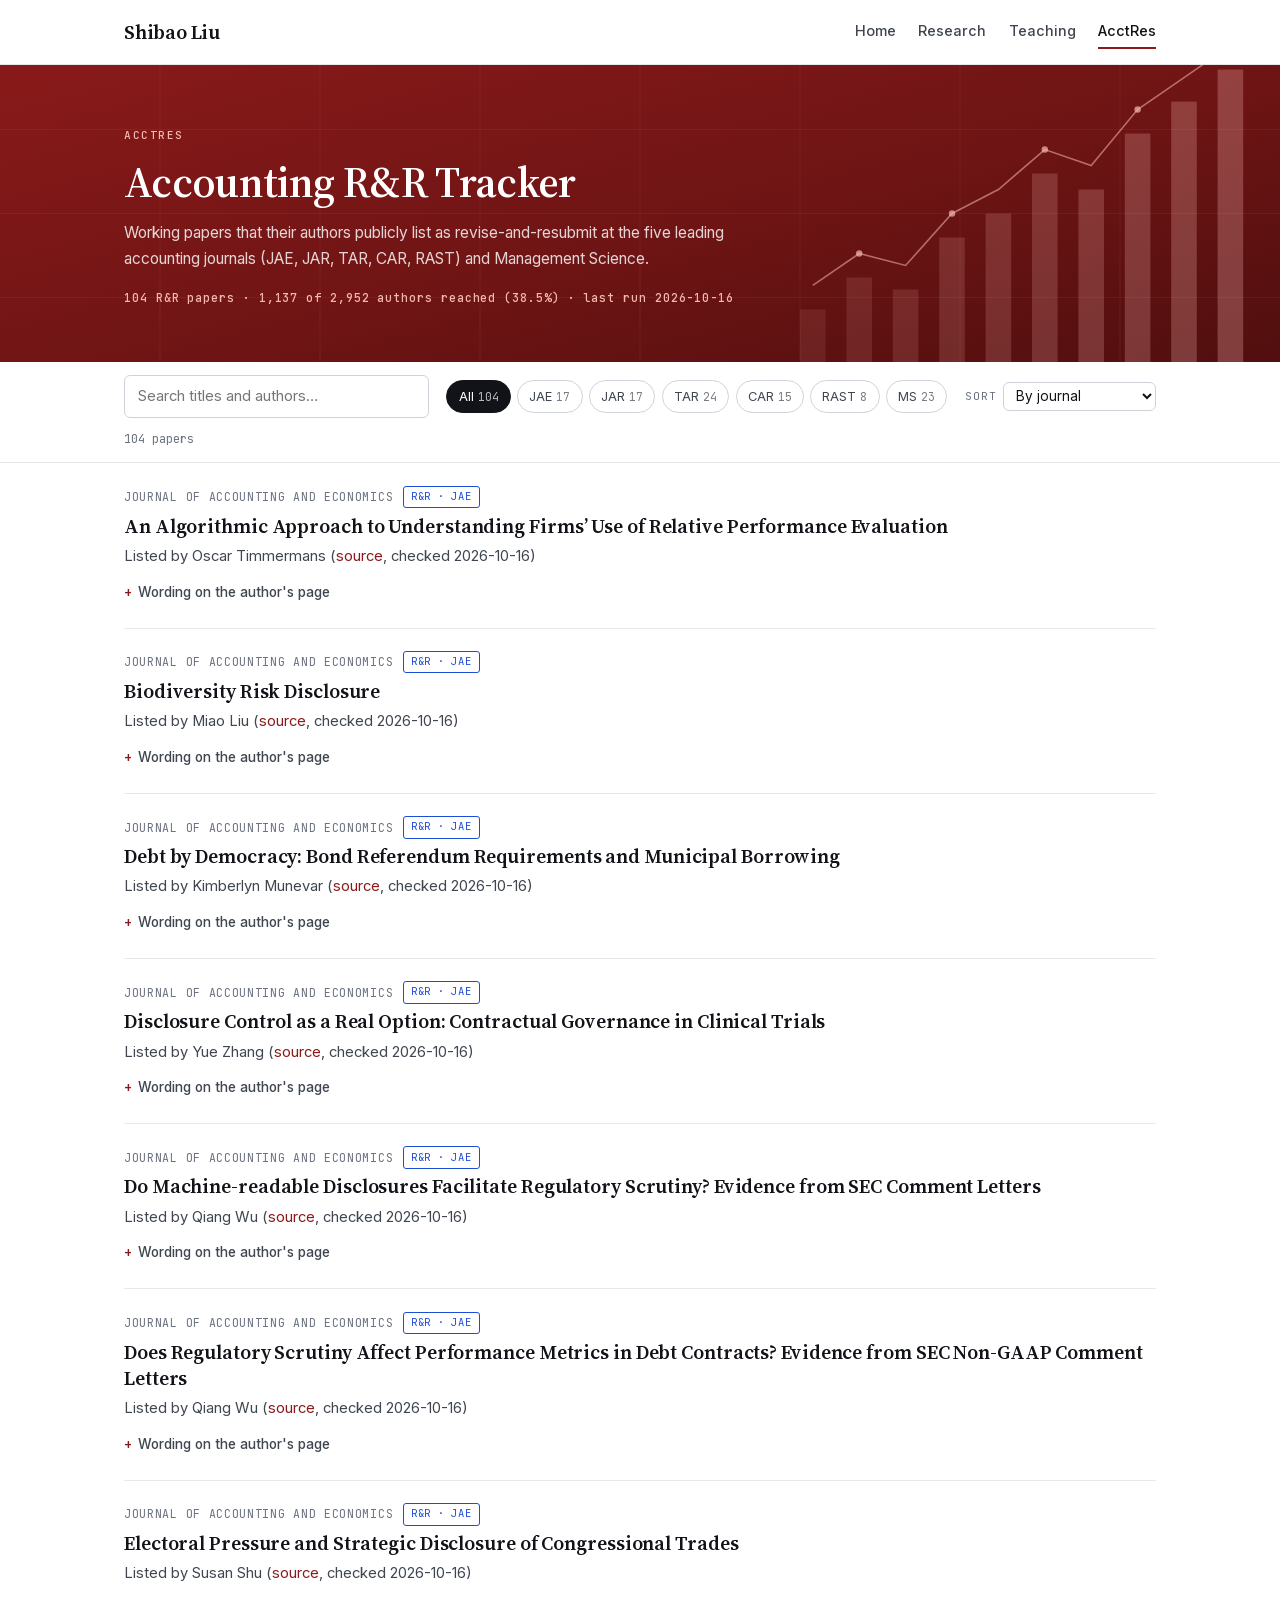
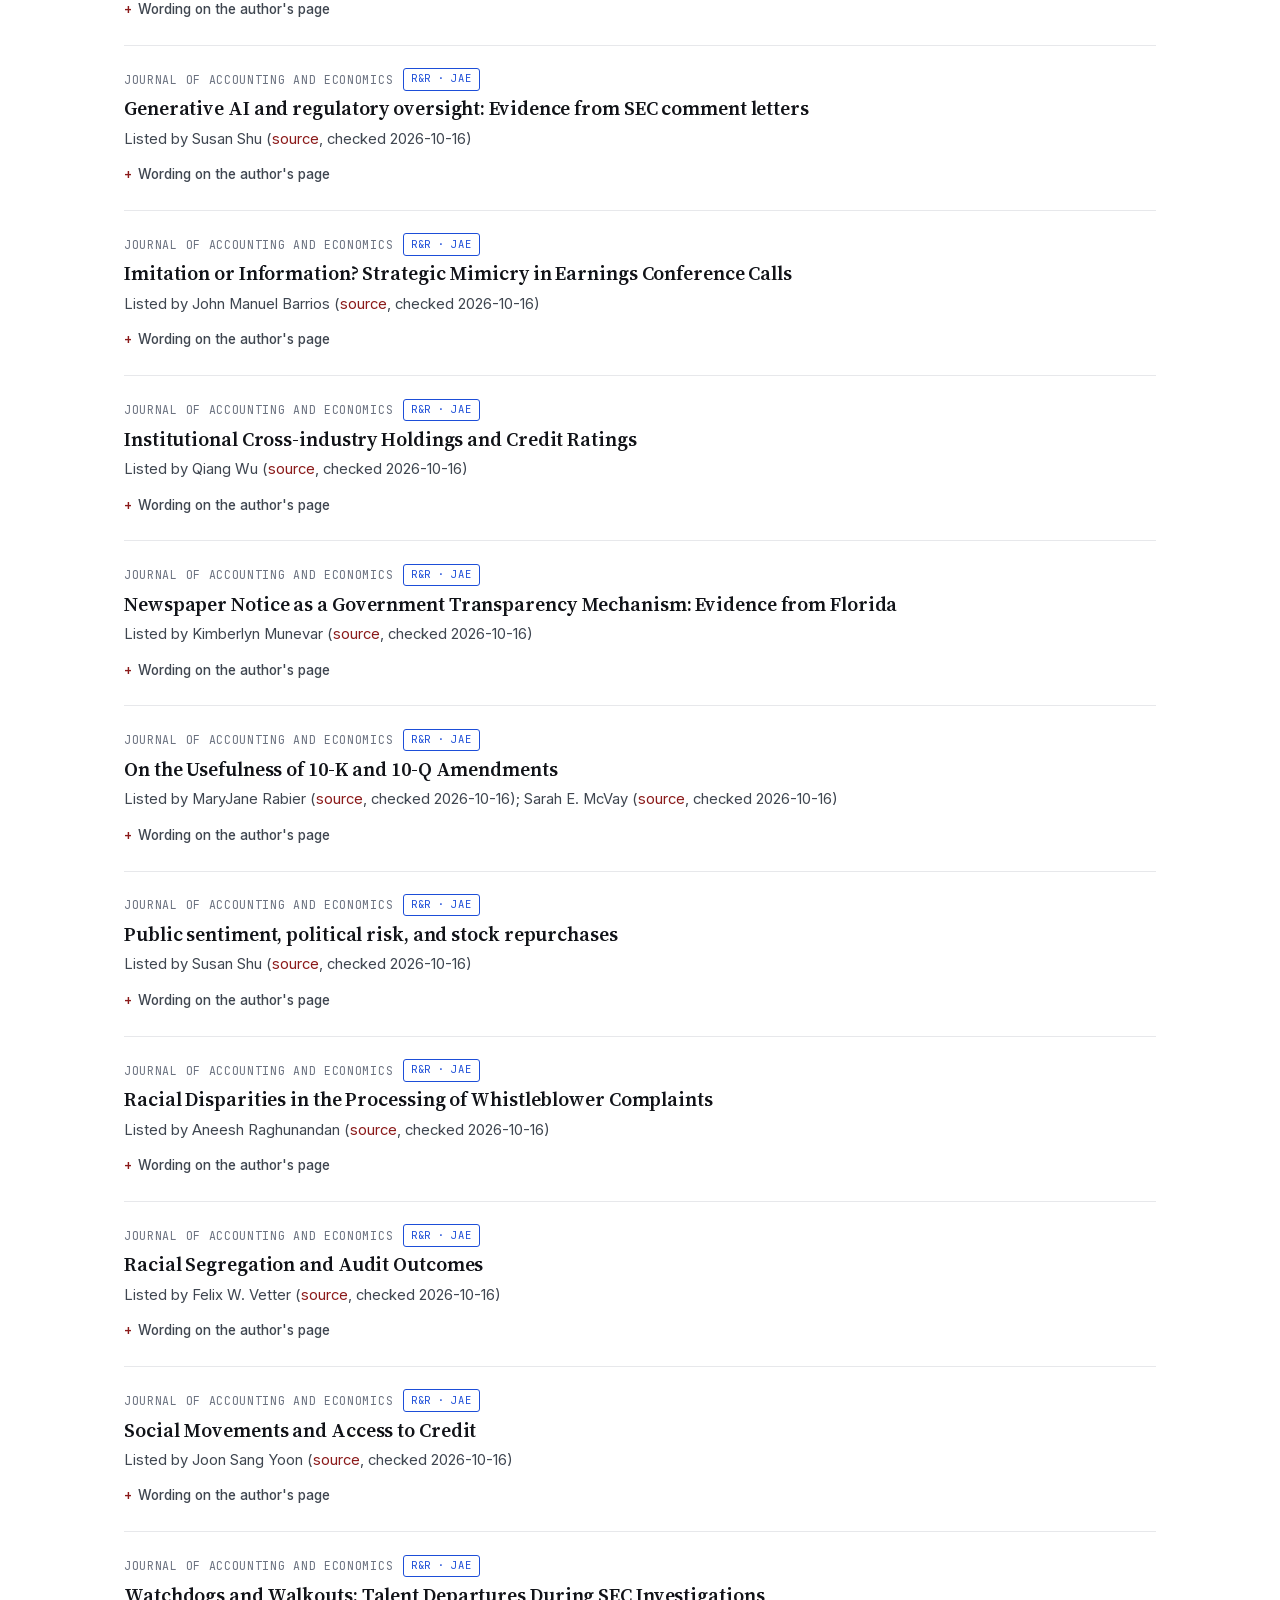
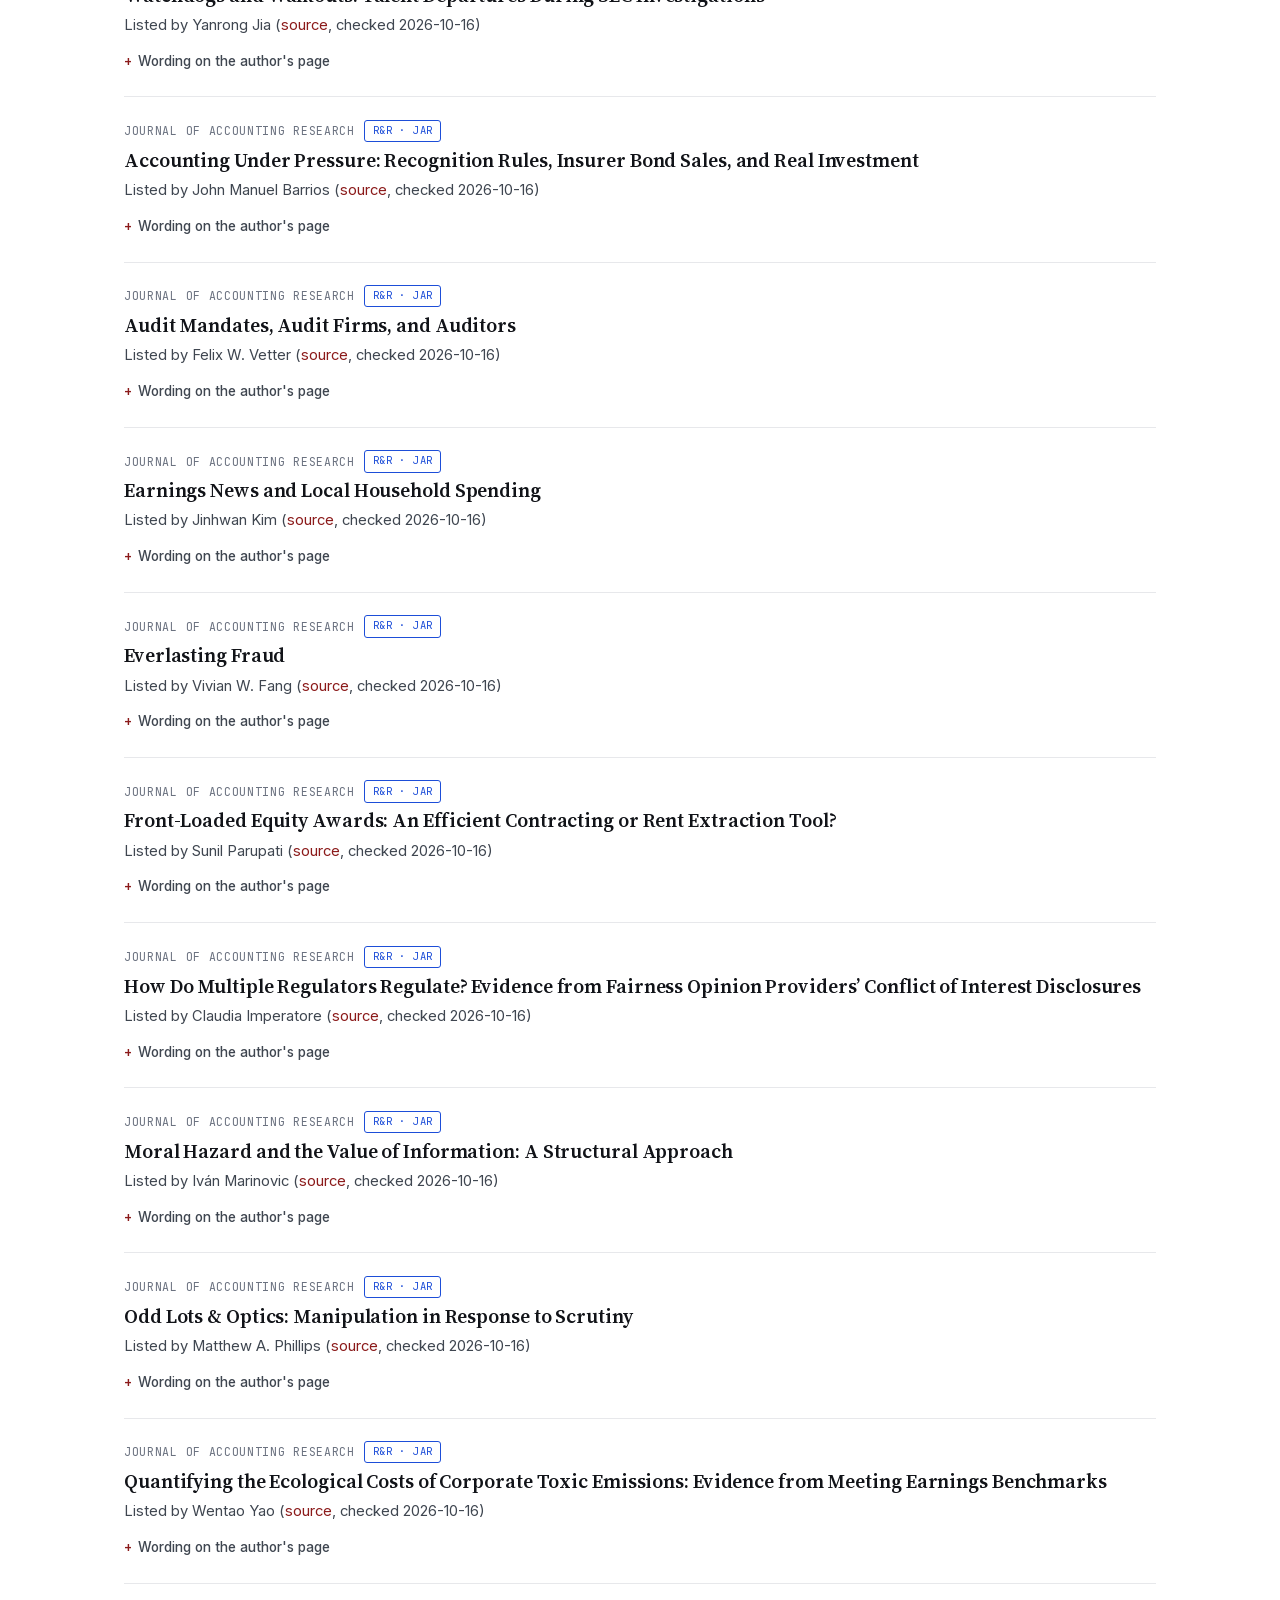
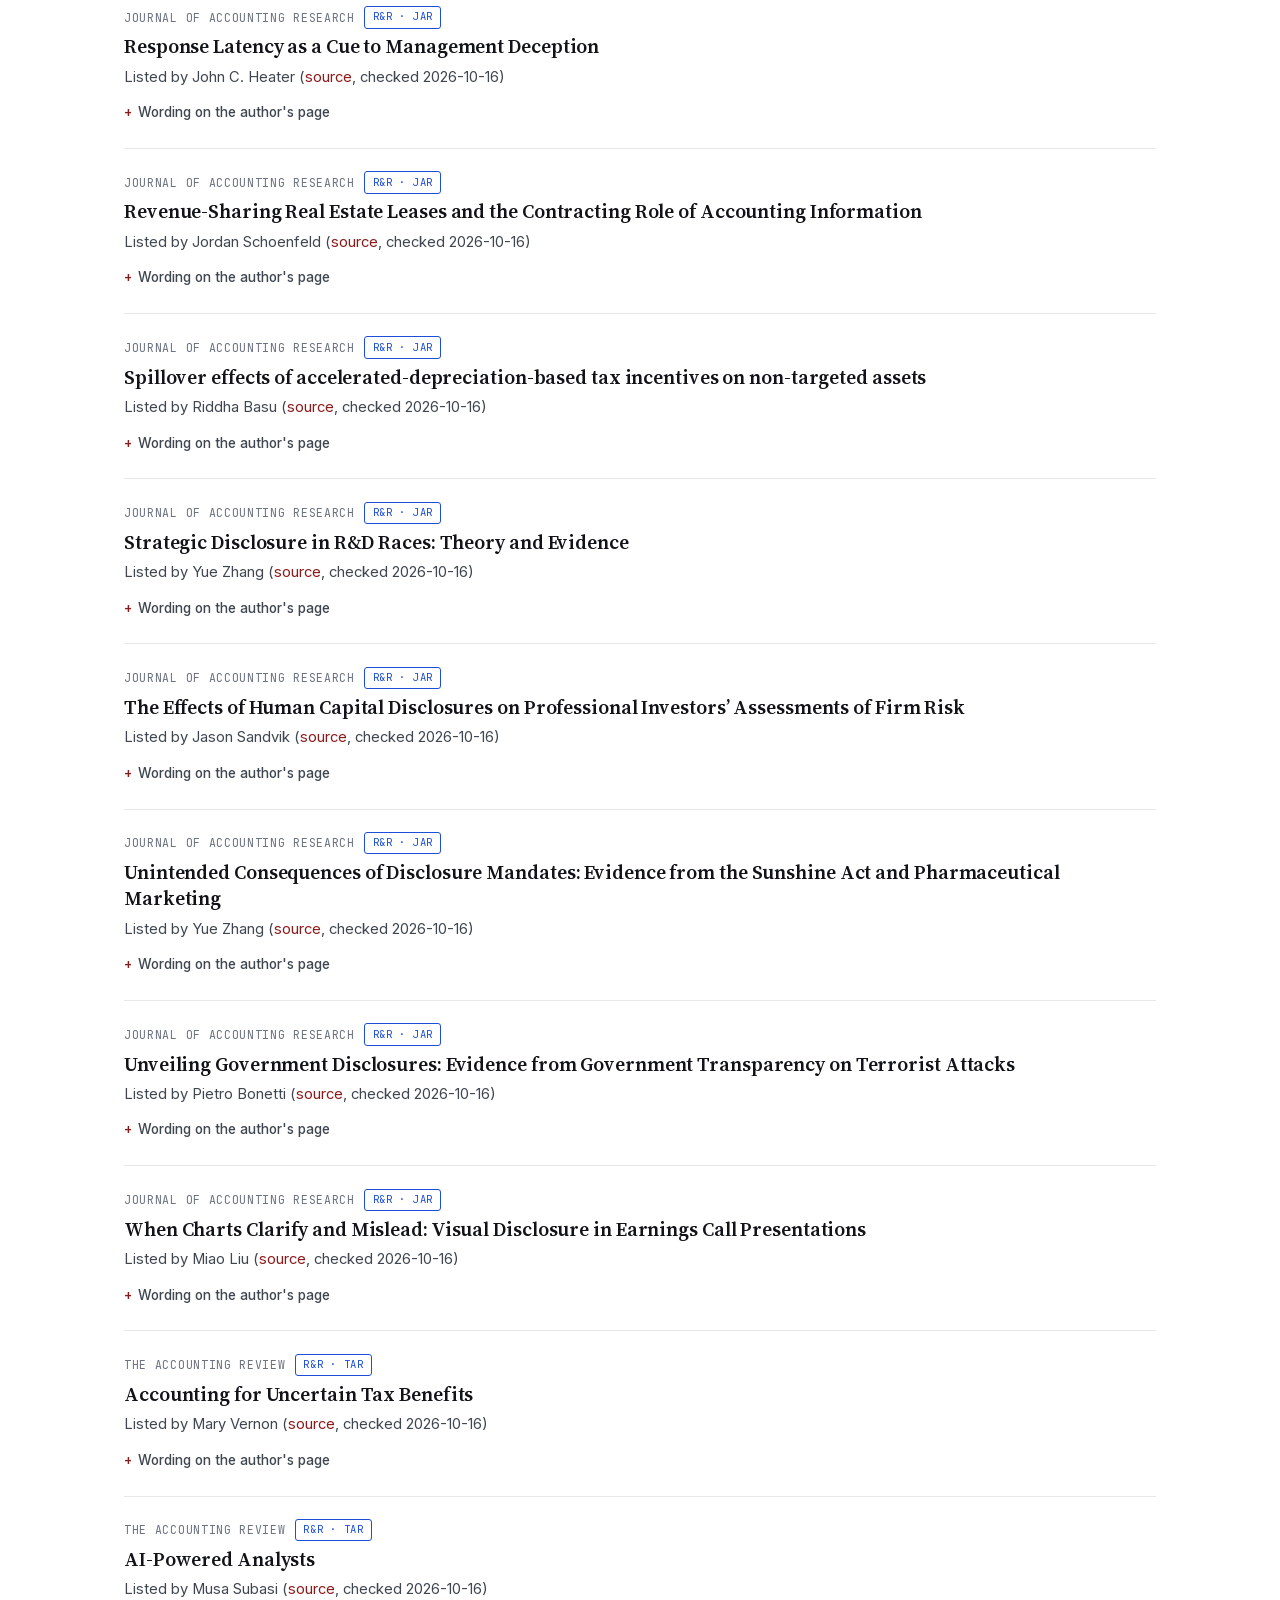
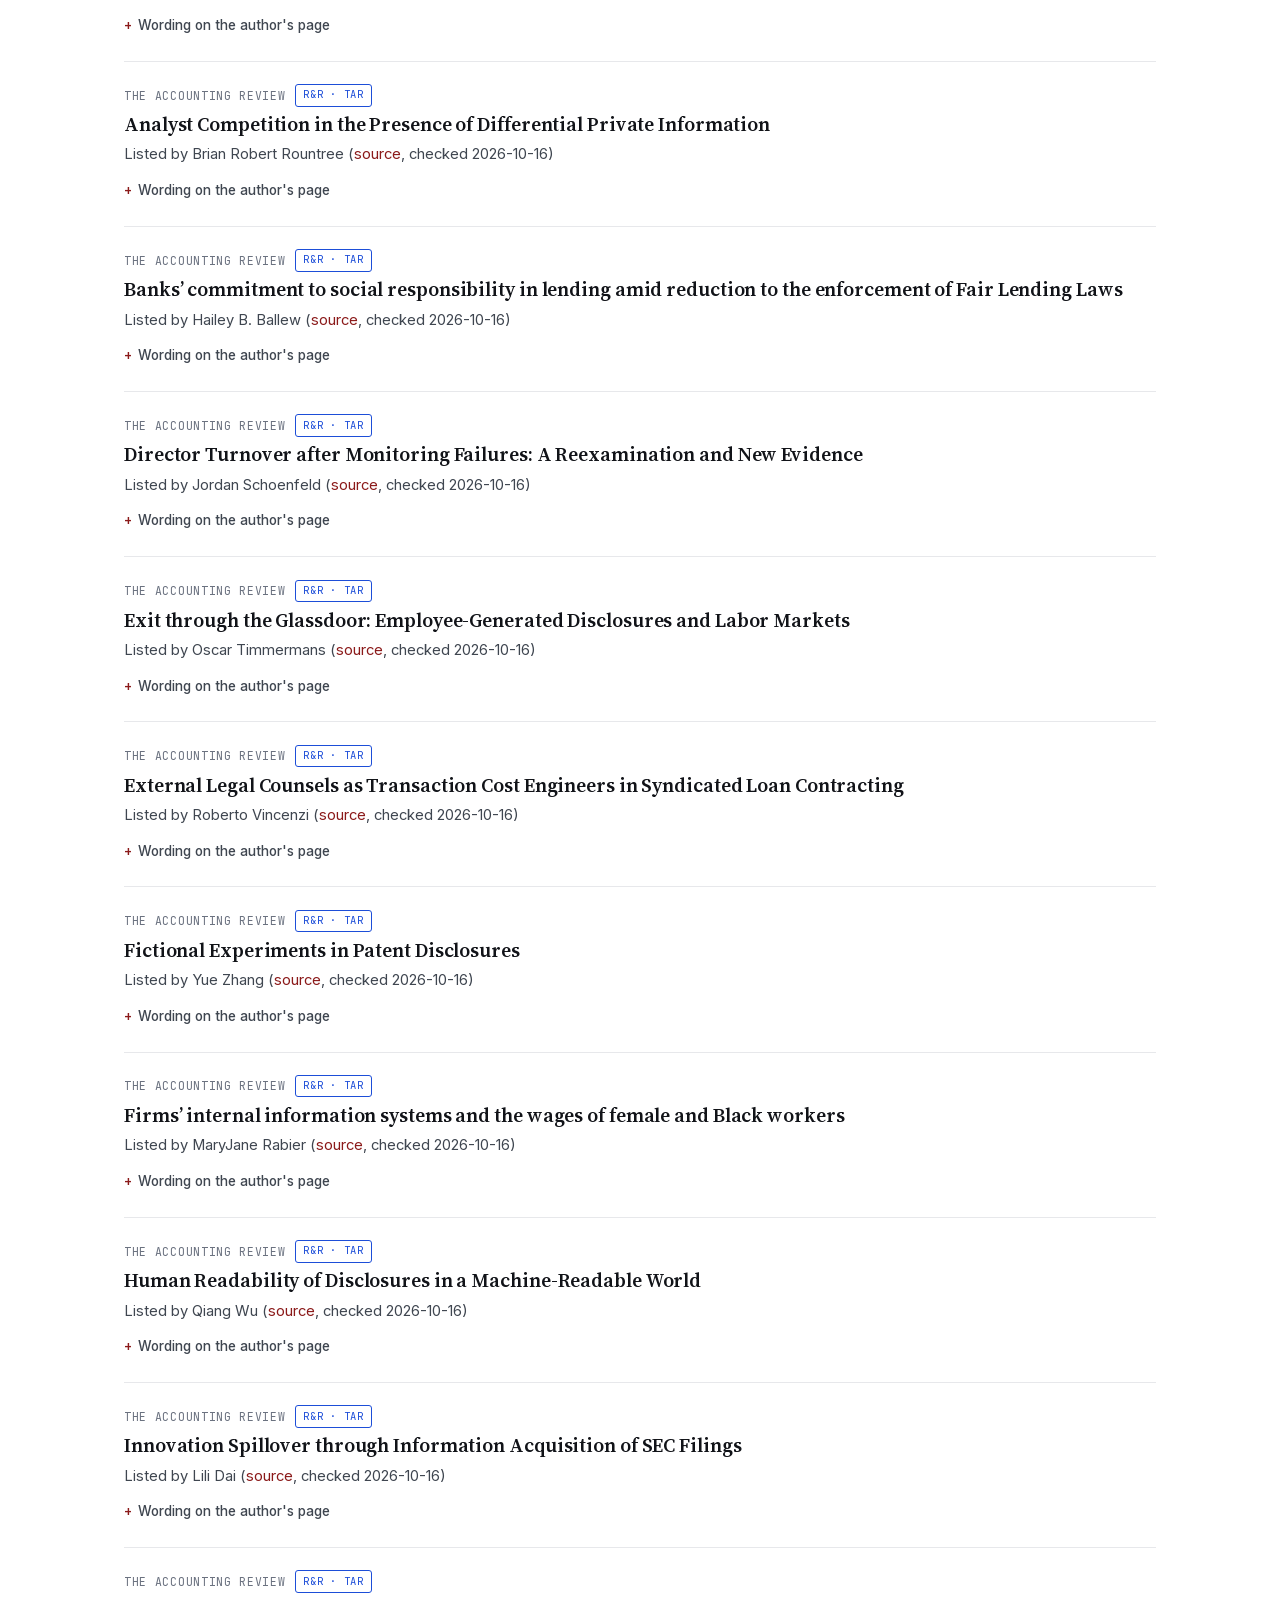
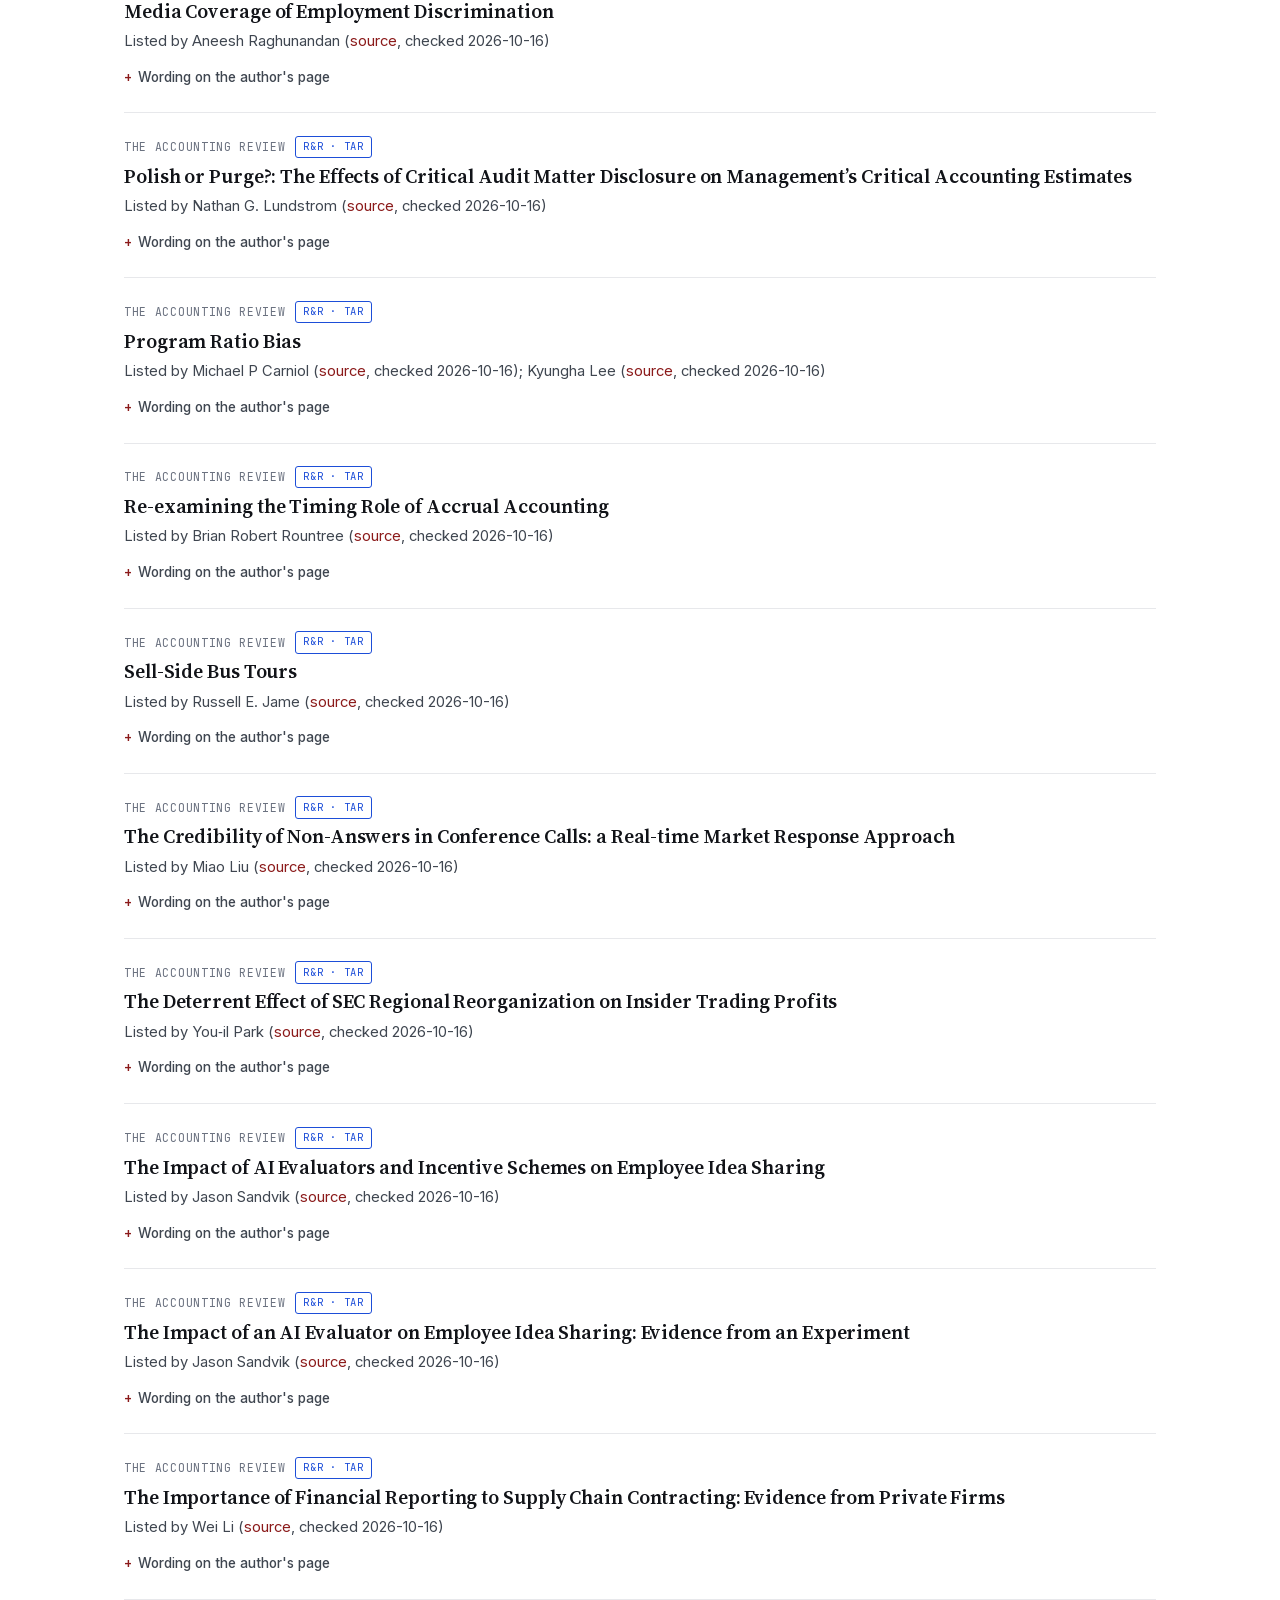
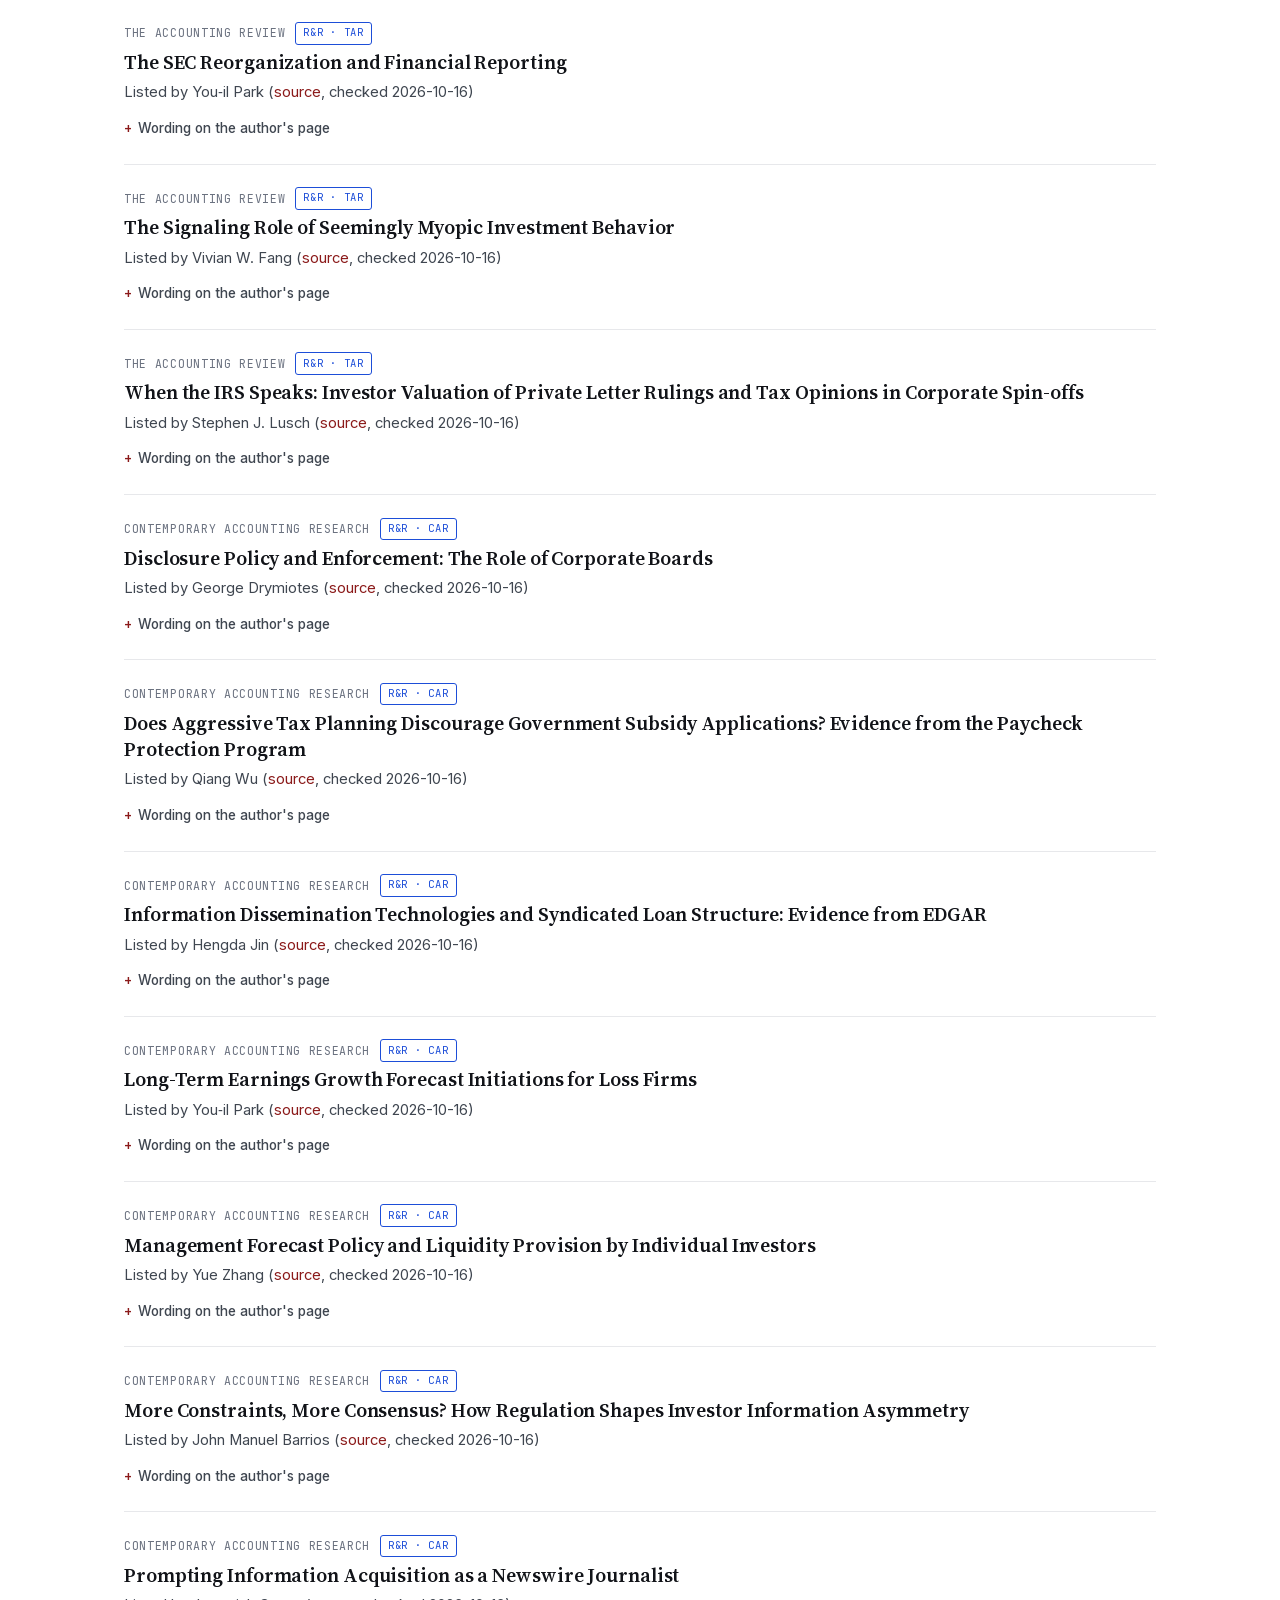
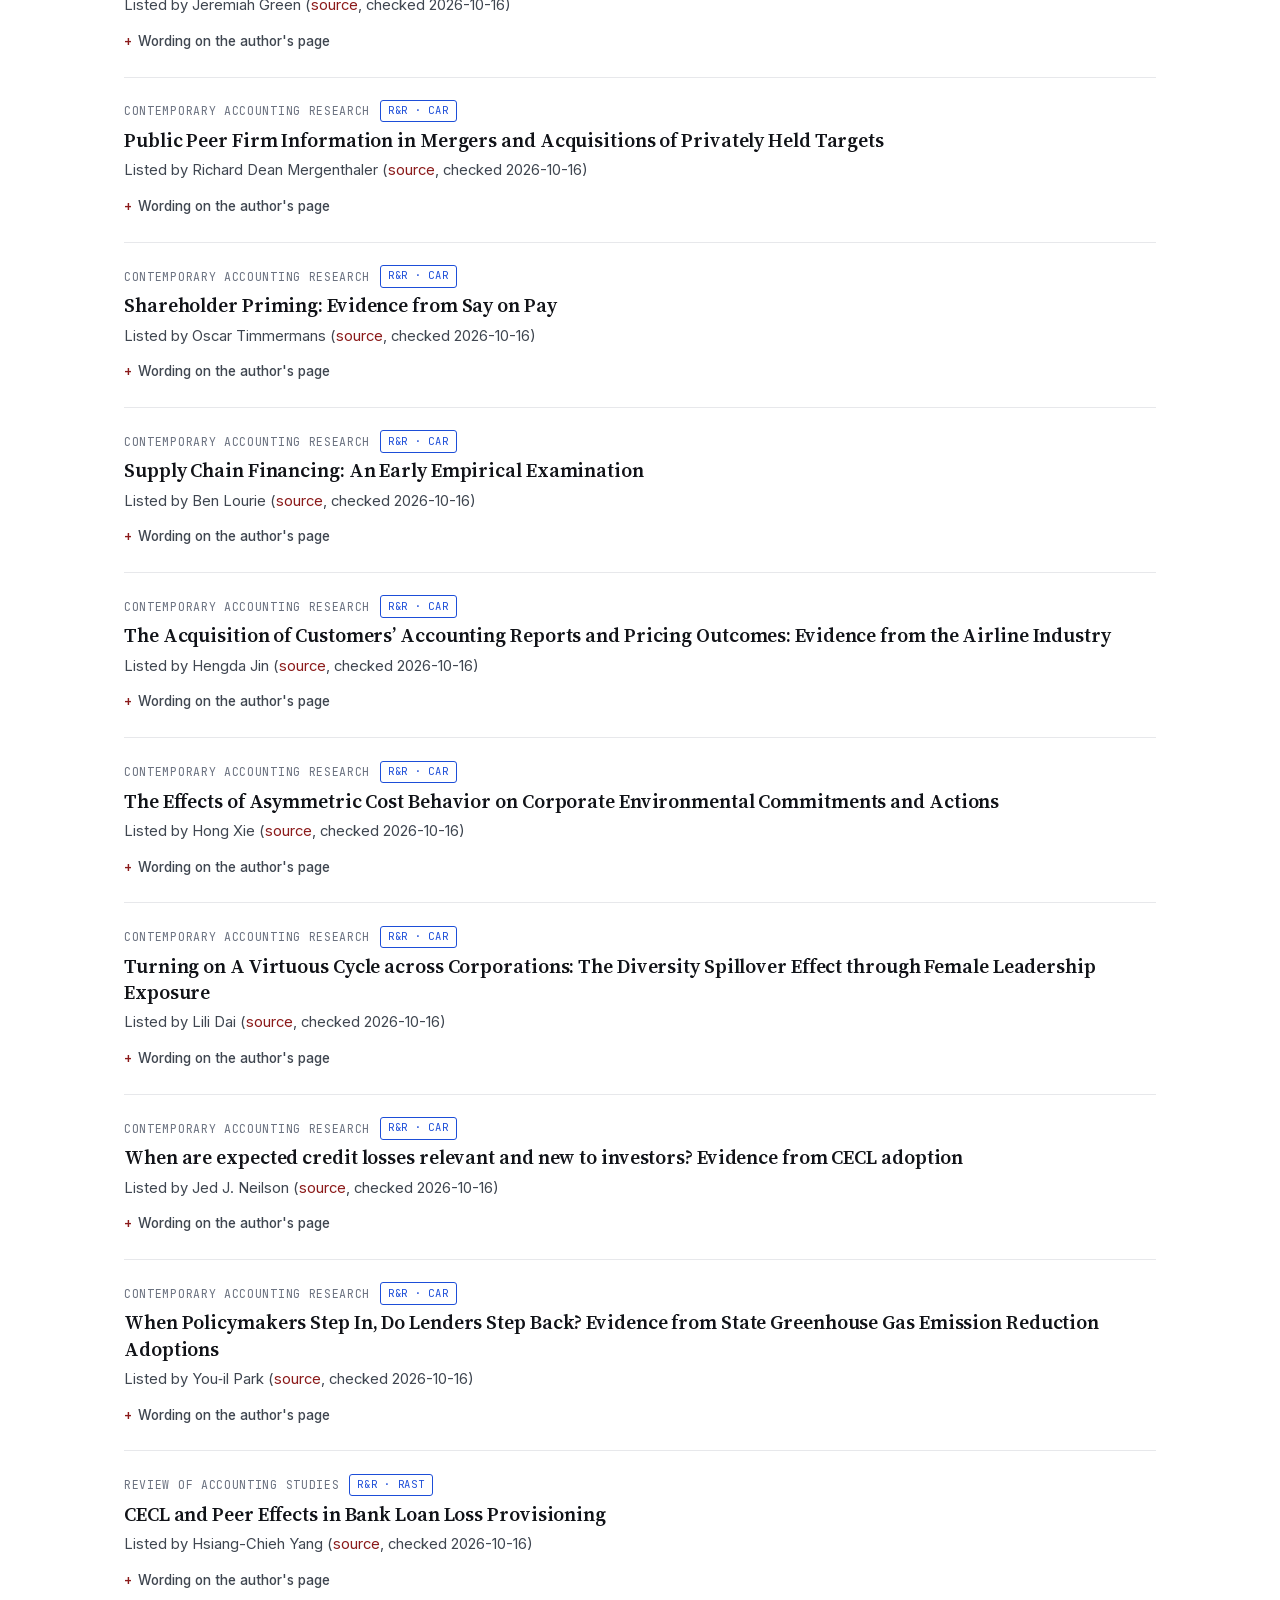
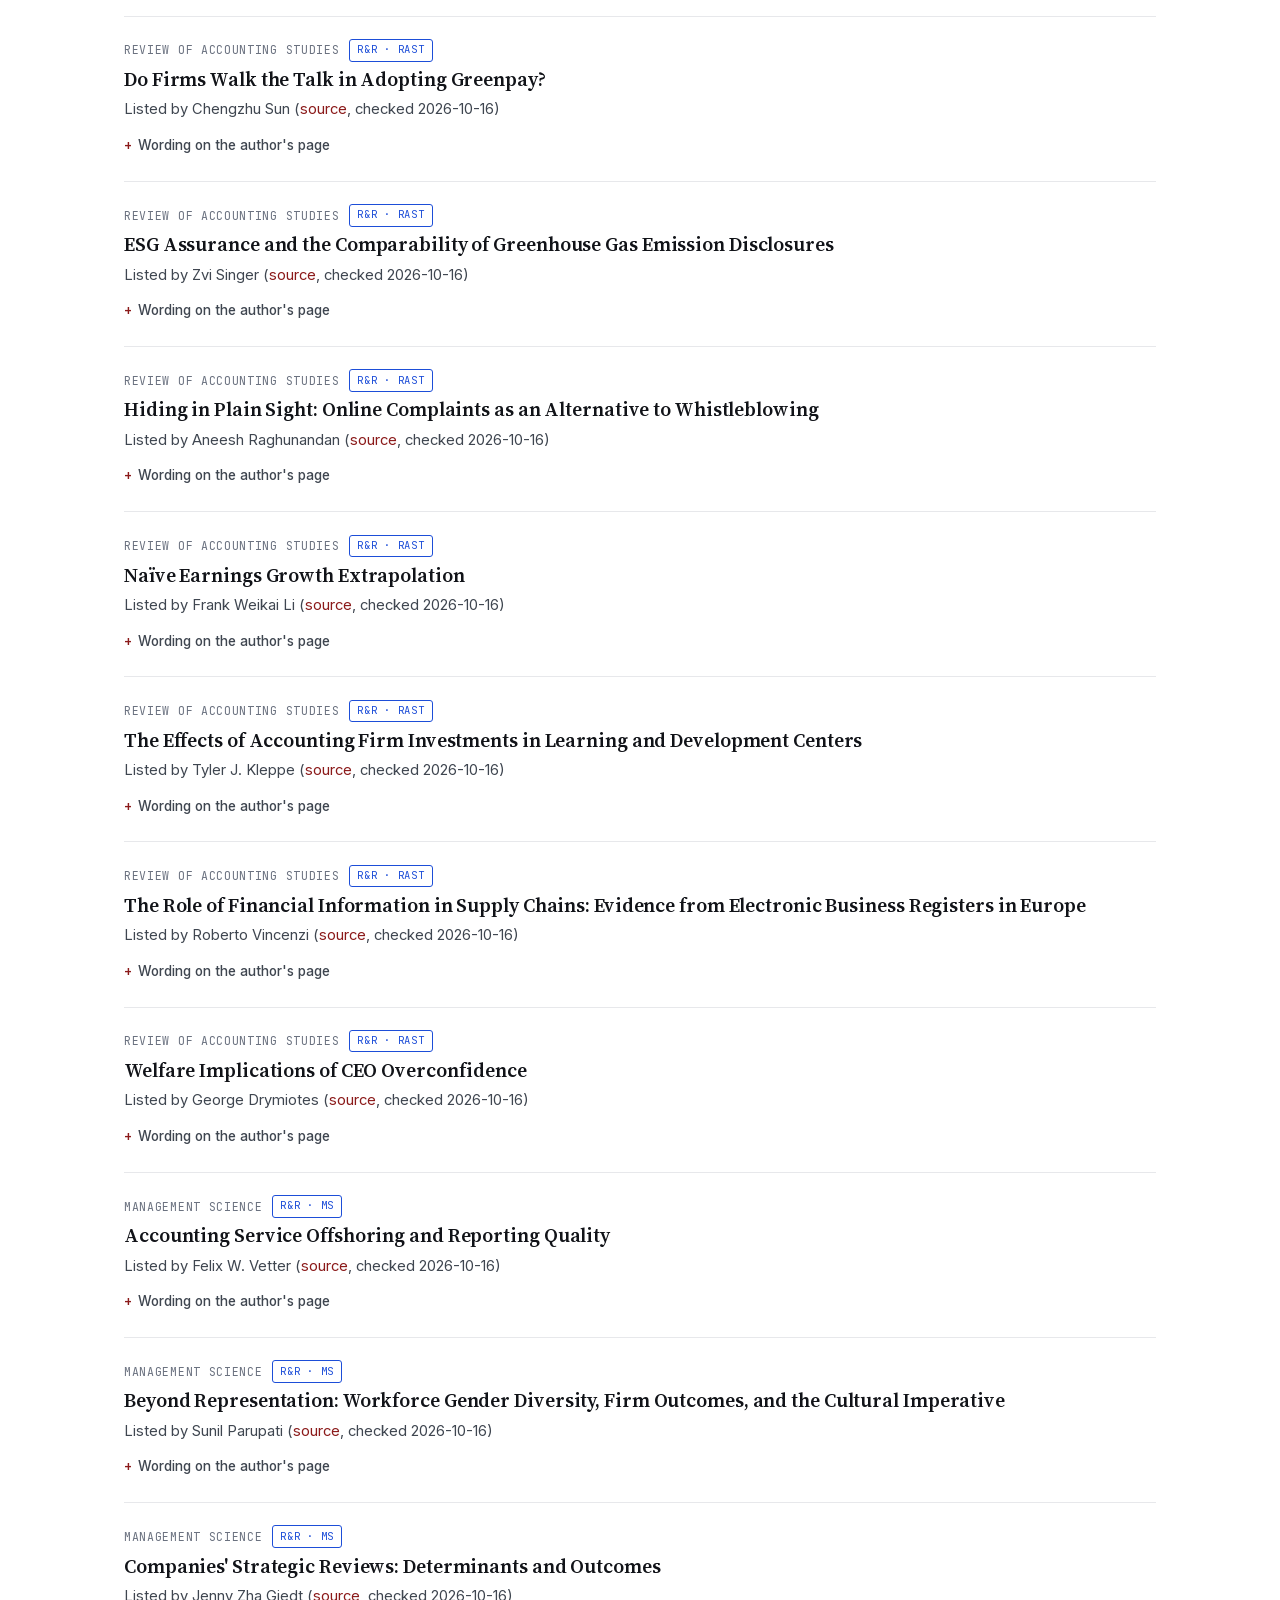
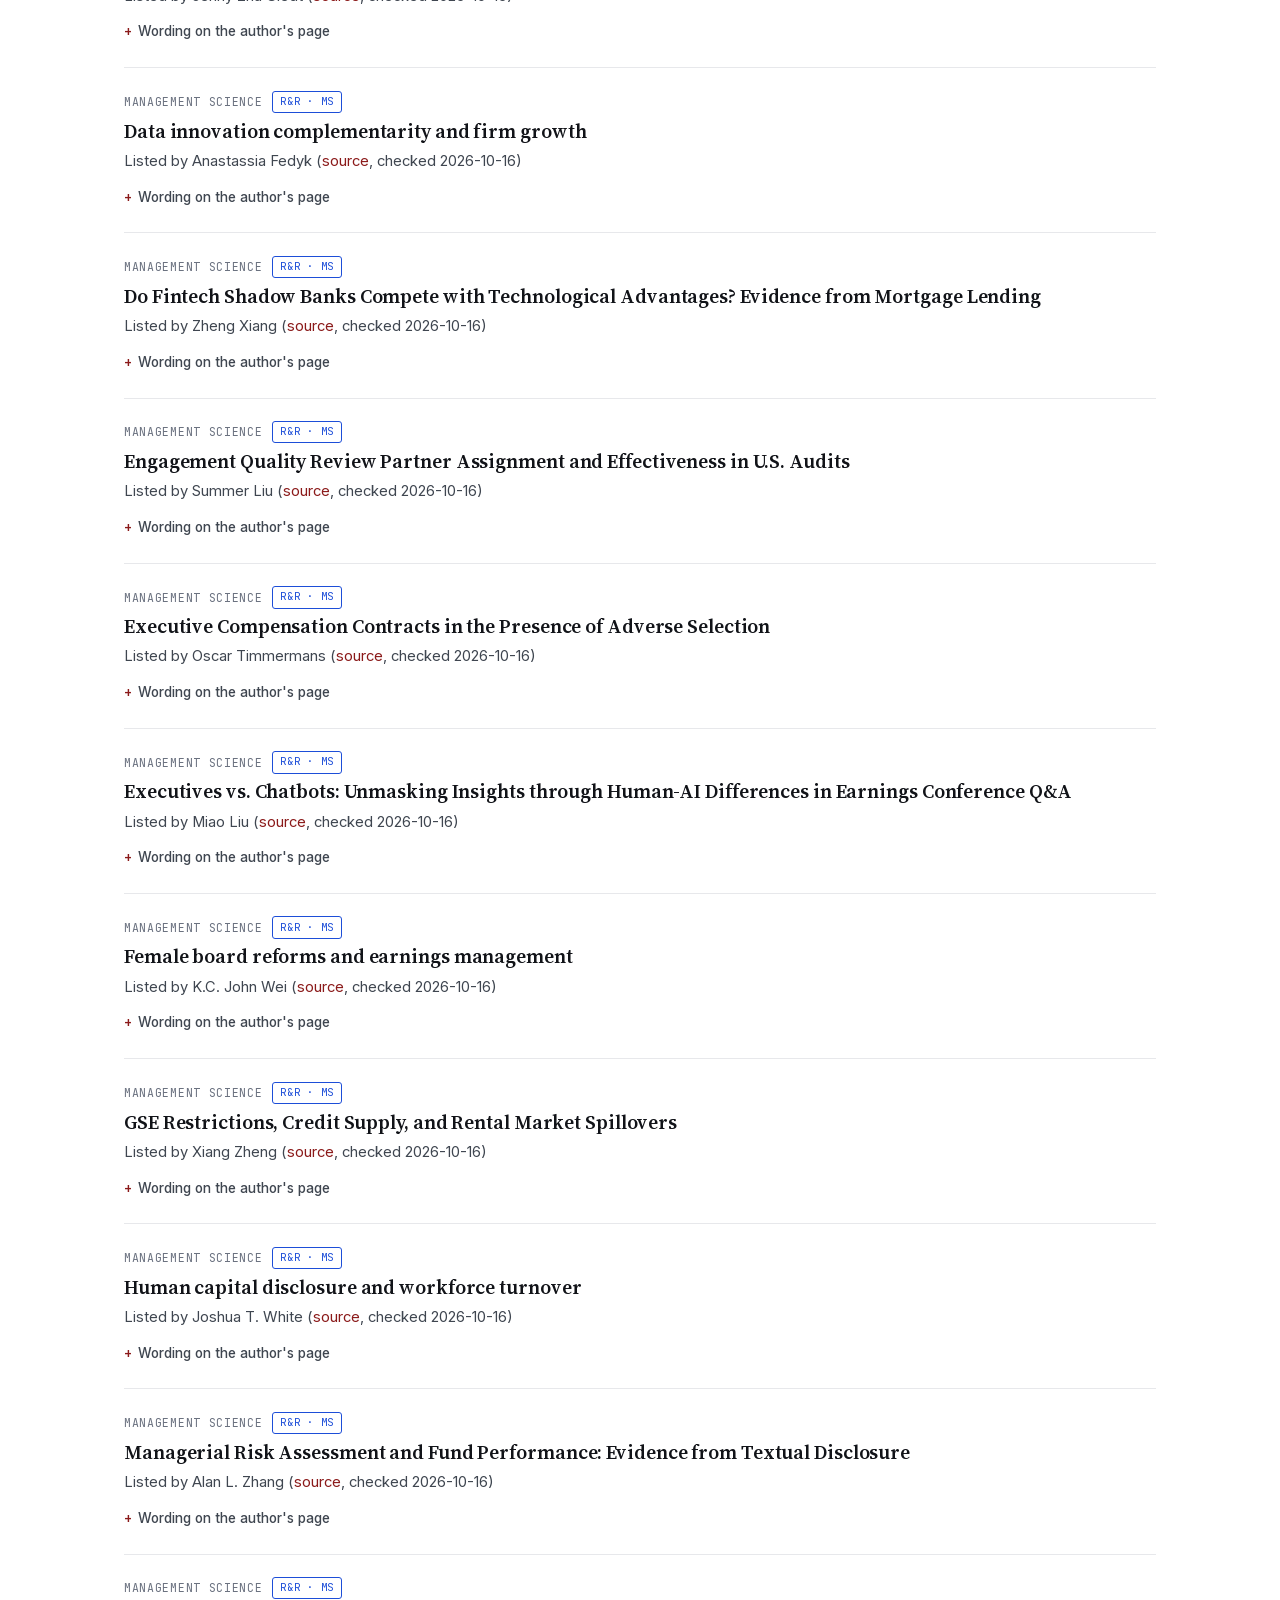
==== commit 51dcf950: "Hide CV and Presentations, new About text, hide Education; AcctRes paper links and wider cohort - si" ====
--- a/rr-tracker/index.html
+++ b/rr-tracker/index.html
@@ -32,10 +32,8 @@
     <div class="wordmark"><a href="../index.html">Shibao Liu</a></div>
     <nav class="site-nav" aria-label="Primary">
       <a href="../index.html">Home</a>
-      <a href="../cv.html">CV</a>
       <a href="../research.html">Research</a>
       <a href="../teaching.html">Teaching</a>
-      <a href="../presentations.html">Presentations</a>
       <a href="../rr-tracker/index.html" class="active" aria-current="page">AcctRes</a>
     </nav>
   </div>
@@ -45,14 +43,14 @@
     <div class="eyebrow">AcctRes</div>
     <h1>Accounting R&amp;R Tracker</h1>
     <p class="lede">Working papers that their authors publicly list as revise-and-resubmit at the five leading accounting journals (JAE, JAR, TAR, CAR, RAST) and Management Science.</p>
-    <p class="hero-stats">100 R&amp;R papers &middot; 1,074 of 2,788 authors reached (38.5%) &middot; last run 2026-10-16</p>
+    <p class="hero-stats">104 R&amp;R papers &middot; 1,137 of 2,952 authors reached (38.5%) &middot; last run 2026-10-16</p>
   </div>
 </section>
 <div class="research-toolbar">
   <div class="wrap rt-row">
     <label class="visually-hidden" for="rt-search">Search the tracker</label>
     <input id="rt-search" class="rt-search" type="search" placeholder="Search titles and authors&hellip;">
-    <div class="chips" role="group" aria-label="Filter by journal"><button type="button" class="chip" data-journal="all" aria-pressed="true">All<span class="chip-n">100</span></button><button type="button" class="chip" data-journal="JAE" aria-pressed="false">JAE<span class="chip-n">17</span></button><button type="button" class="chip" data-journal="JAR" aria-pressed="false">JAR<span class="chip-n">15</span></button><button type="button" class="chip" data-journal="TAR" aria-pressed="false">TAR<span class="chip-n">24</span></button><button type="button" class="chip" data-journal="CAR" aria-pressed="false">CAR<span class="chip-n">15</span></button><button type="button" class="chip" data-journal="RAST" aria-pressed="false">RAST<span class="chip-n">8</span></button><button type="button" class="chip" data-journal="MS" aria-pressed="false">MS<span class="chip-n">21</span></button></div>
+    <div class="chips" role="group" aria-label="Filter by journal"><button type="button" class="chip" data-journal="all" aria-pressed="true">All<span class="chip-n">104</span></button><button type="button" class="chip" data-journal="JAE" aria-pressed="false">JAE<span class="chip-n">17</span></button><button type="button" class="chip" data-journal="JAR" aria-pressed="false">JAR<span class="chip-n">17</span></button><button type="button" class="chip" data-journal="TAR" aria-pressed="false">TAR<span class="chip-n">24</span></button><button type="button" class="chip" data-journal="CAR" aria-pressed="false">CAR<span class="chip-n">15</span></button><button type="button" class="chip" data-journal="RAST" aria-pressed="false">RAST<span class="chip-n">8</span></button><button type="button" class="chip" data-journal="MS" aria-pressed="false">MS<span class="chip-n">23</span></button></div>
     <div class="rt-sort">
       <label for="rt-sort" class="rt-sort-label">Sort</label>
       <select id="rt-sort" class="rt-select">
@@ -88,7 +86,7 @@
   data-title="debt by democracy: bond referendum requirements and municipal borrowing" data-author="munevar"
   data-checked="2026-10-16" data-search="debt by democracy: bond referendum requirements and municipal borrowing kimberlyn munevar jae journal of accounting and economics">
   <div class="paper-head"><span class="paper-kicker">Journal of Accounting and Economics</span><span class="status-pill status-review">R&amp;R &middot; JAE</span></div>
-  <h3>Debt by Democracy: Bond Referendum Requirements and Municipal Borrowing</h3>
+  <h3><a href="https://doi.org/10.2139/ssrn.6538318" target="_blank" rel="noopener">Debt by Democracy: Bond Referendum Requirements and Municipal Borrowing</a></h3>
   <p class="paper-authors">Listed by Kimberlyn Munevar (<a href="https://mays.tamu.edu/wp-content/uploads/2026/05/Kimberlyn-Munevar-CV-202605.pdf" target="_blank" rel="noopener">source</a>, checked 2026-10-16)</p>
   <details class="paper-abstract"><summary>Wording on the author's page</summary><blockquote>Huang and Delphine Samuels) (Link) - Revise and resubmit at Journal of Accounting and Economics 5. “Alternative Data and Disclosure Demand” (with Antonis Kartapanis and Eunjee Kim)</blockquote></details>
 </article>
@@ -96,7 +94,7 @@
   data-title="disclosure control as a real option: contractual governance in clinical trials" data-author="zhang"
   data-checked="2026-10-16" data-search="disclosure control as a real option: contractual governance in clinical trials yue zhang jae journal of accounting and economics">
   <div class="paper-head"><span class="paper-kicker">Journal of Accounting and Economics</span><span class="status-pill status-review">R&amp;R &middot; JAE</span></div>
-  <h3>Disclosure Control as a Real Option: Contractual Governance in Clinical Trials</h3>
+  <h3><a href="https://doi.org/10.2139/ssrn.6485602" target="_blank" rel="noopener">Disclosure Control as a Real Option: Contractual Governance in Clinical Trials</a></h3>
   <p class="paper-authors">Listed by Yue Zhang (<a href="https://www.baruch.cuny.edu/profiles/faculty/Yue-Zhang" target="_blank" rel="noopener">source</a>, checked 2026-10-16)</p>
   <details class="paper-abstract"><summary>Wording on the author's page</summary><blockquote>O., &amp; Wang, S.(n.d.). Disclosure Control as a Real Option: Contractual Governance in Clinical Trials. In Progress. 1st round R&amp;R, Journal of Accounting and Economics. Co-authored with current doctoral student (Olivia Chen). TitleFunding Agency SponsorStart DateEnd DateAwarded DateTotal FundingStatus</blockquote></details>
 </article>
@@ -104,7 +102,7 @@
   data-title="do machine-readable disclosures facilitate regulatory scrutiny? evidence from sec comment letters" data-author="wu"
   data-checked="2026-10-16" data-search="do machine-readable disclosures facilitate regulatory scrutiny? evidence from sec comment letters qiang wu jae journal of accounting and economics">
   <div class="paper-head"><span class="paper-kicker">Journal of Accounting and Economics</span><span class="status-pill status-review">R&amp;R &middot; JAE</span></div>
-  <h3>Do Machine-readable Disclosures Facilitate Regulatory Scrutiny? Evidence from SEC Comment Letters</h3>
+  <h3><a href="https://papers.ssrn.com/sol3/papers.cfm?abstract_id=4989482" target="_blank" rel="noopener">Do Machine-readable Disclosures Facilitate Regulatory Scrutiny? Evidence from SEC Comment Letters</a></h3>
   <p class="paper-authors">Listed by Qiang Wu (<a href="https://sites.google.com/view/qiangwu/working-papers" target="_blank" rel="noopener">source</a>, checked 2026-10-16)</p>
   <details class="paper-abstract"><summary>Wording on the author's page</summary><blockquote>eadable Disclosures Facilitate Regulatory Scrutiny? Evidence from SEC Comment Letters”, with Ben Wang, Liwei Weng, and Emma Xu, under R&amp;R at Journal of Accounting and Economics, SSRN “The Listenability of Disclosures and Firms’ Information Environment”, with Andy Call, Ben Wang, and Liwei Weng, SSRN</blockquote></details>
 </article>
@@ -136,7 +134,7 @@
   data-title="imitation or information? strategic mimicry in earnings conference calls" data-author="barrios"
   data-checked="2026-10-16" data-search="imitation or information? strategic mimicry in earnings conference calls john manuel barrios jae journal of accounting and economics">
   <div class="paper-head"><span class="paper-kicker">Journal of Accounting and Economics</span><span class="status-pill status-review">R&amp;R &middot; JAE</span></div>
-  <h3>Imitation or Information? Strategic Mimicry in Earnings Conference Calls</h3>
+  <h3><a href="https://johnmbarrios.com/research.html#imitation-innovation" target="_blank" rel="noopener">Imitation or Information? Strategic Mimicry in Earnings Conference Calls</a></h3>
   <p class="paper-authors">Listed by John Manuel Barrios (<a href="https://johnmbarrios.com/research.html" target="_blank" rel="noopener">source</a>, checked 2026-10-16)</p>
   <details class="paper-abstract"><summary>Wording on the author's page</summary><blockquote>with Khrystyna Bochkay, Roman Chychyla and Sundaresh Ramnath Revision Requested: Journal of Accounting and Economics Abstract</blockquote></details>
 </article>
@@ -152,7 +150,7 @@
   data-title="newspaper notice as a government transparency mechanism: evidence from florida" data-author="munevar"
   data-checked="2026-10-16" data-search="newspaper notice as a government transparency mechanism: evidence from florida kimberlyn munevar jae journal of accounting and economics">
   <div class="paper-head"><span class="paper-kicker">Journal of Accounting and Economics</span><span class="status-pill status-review">R&amp;R &middot; JAE</span></div>
-  <h3>Newspaper Notice as a Government Transparency Mechanism: Evidence from Florida</h3>
+  <h3><a href="https://doi.org/10.2139/ssrn.6168629" target="_blank" rel="noopener">Newspaper Notice as a Government Transparency Mechanism: Evidence from Florida</a></h3>
   <p class="paper-authors">Listed by Kimberlyn Munevar (<a href="https://mays.tamu.edu/wp-content/uploads/2026/05/Kimberlyn-Munevar-CV-202605.pdf" target="_blank" rel="noopener">source</a>, checked 2026-10-16)</p>
   <details class="paper-abstract"><summary>Wording on the author's page</summary><blockquote>Anya Nakhmurina and Delphine Samuels) (Link) - Revise and resubmit at Journal of Accounting and Economics 4. “Debt by Democracy: Bond Referendum Requirements and Municipal Borrowing” (with June</blockquote></details>
 </article>
@@ -176,7 +174,7 @@
   data-title="racial disparities in the processing of whistleblower complaints" data-author="raghunandan"
   data-checked="2026-10-16" data-search="racial disparities in the processing of whistleblower complaints aneesh raghunandan jae journal of accounting and economics">
   <div class="paper-head"><span class="paper-kicker">Journal of Accounting and Economics</span><span class="status-pill status-review">R&amp;R &middot; JAE</span></div>
-  <h3>Racial Disparities in the Processing of Whistleblower Complaints</h3>
+  <h3><a href="https://papers.ssrn.com/sol3/papers.cfm?abstract_id=5383732" target="_blank" rel="noopener">Racial Disparities in the Processing of Whistleblower Complaints</a></h3>
   <p class="paper-authors">Listed by Aneesh Raghunandan (<a href="https://www.aneeshraghunandan.com/" target="_blank" rel="noopener">source</a>, checked 2026-10-16)</p>
   <details class="paper-abstract"><summary>Wording on the author's page</summary><blockquote>Racial Disparities in the Processing of Whistleblower Complaints (with Marco Errico and Sinja Leonelli) Revise and Resubmit, Journal of Accounting and Economics Media Coverage of Employment Discrimination (with Devin Shanthikumar and Elizabeth Tori)</blockquote></details>
 </article>
@@ -184,7 +182,7 @@
   data-title="racial segregation and audit outcomes" data-author="vetter"
   data-checked="2026-10-16" data-search="racial segregation and audit outcomes felix w. vetter jae journal of accounting and economics">
   <div class="paper-head"><span class="paper-kicker">Journal of Accounting and Economics</span><span class="status-pill status-review">R&amp;R &middot; JAE</span></div>
-  <h3>Racial Segregation and Audit Outcomes</h3>
+  <h3><a href="https://doi.org/10.2139/ssrn.4407376" target="_blank" rel="noopener">Racial Segregation and Audit Outcomes</a></h3>
   <p class="paper-authors">Listed by Felix W. Vetter (<a href="https://mitsloan.mit.edu/shared/ods/documents?PersonID=249508&amp;DocID=14225" target="_blank" rel="noopener">source</a>, checked 2026-10-16)</p>
   <details class="paper-abstract"><summary>Wording on the author's page</summary><blockquote>“Racial Segregation and Audit Outcomes” - with Hans Christensen and Mark Maffett (R&amp;R at Journal of Accounting &amp; Economics) “Audit Mandates, Audit Firms, and Auditors”</blockquote></details>
 </article>
@@ -192,7 +190,7 @@
   data-title="social movements and access to credit" data-author="yoon"
   data-checked="2026-10-16" data-search="social movements and access to credit joon sang yoon jae journal of accounting and economics">
   <div class="paper-head"><span class="paper-kicker">Journal of Accounting and Economics</span><span class="status-pill status-review">R&amp;R &middot; JAE</span></div>
-  <h3>Social Movements and Access to Credit</h3>
+  <h3><a href="https://doi.org/10.2139/ssrn.4612160" target="_blank" rel="noopener">Social Movements and Access to Credit</a></h3>
   <p class="paper-authors">Listed by Joon Sang Yoon (<a href="https://myweb.cuhk.edu.cn/yoonjoonsang/Home/Research" target="_blank" rel="noopener">source</a>, checked 2026-10-16)</p>
   <details class="paper-abstract"><summary>Wording on the author's page</summary><blockquote>Yoon, J. S., Huang, K., &amp; Zhang, T. Green Nudges in Food Deliveries, work in progress. Yoon, J. S. Social Movements and Access to Credit (Dissertation), R&amp;R, Journal of Accounting and Economics. Yoon, J. S., Fischer, P., Jennings, J., &amp; Soliman, M. Streaks and Bubbles, completed.</blockquote></details>
 </article>
@@ -208,7 +206,7 @@
   data-title="accounting under pressure: recognition rules, insurer bond sales, and real investment" data-author="barrios"
   data-checked="2026-10-16" data-search="accounting under pressure: recognition rules, insurer bond sales, and real investment john manuel barrios jar journal of accounting research">
   <div class="paper-head"><span class="paper-kicker">Journal of Accounting Research</span><span class="status-pill status-review">R&amp;R &middot; JAR</span></div>
-  <h3>Accounting Under Pressure: Recognition Rules, Insurer Bond Sales, and Real Investment</h3>
+  <h3><a href="https://johnmbarrios.com/research.html#accounting-pressure" target="_blank" rel="noopener">Accounting Under Pressure: Recognition Rules, Insurer Bond Sales, and Real Investment</a></h3>
   <p class="paper-authors">Listed by John Manuel Barrios (<a href="https://johnmbarrios.com/research.html" target="_blank" rel="noopener">source</a>, checked 2026-10-16)</p>
   <details class="paper-abstract"><summary>Wording on the author's page</summary><blockquote>with Andreas Neuhierl and Linda Schilling Revision Requested: Journal of Accounting Research Abstract</blockquote></details>
 </article>
@@ -216,7 +214,7 @@
   data-title="audit mandates, audit firms, and auditors" data-author="vetter"
   data-checked="2026-10-16" data-search="audit mandates, audit firms, and auditors felix w. vetter jar journal of accounting research">
   <div class="paper-head"><span class="paper-kicker">Journal of Accounting Research</span><span class="status-pill status-review">R&amp;R &middot; JAR</span></div>
-  <h3>Audit Mandates, Audit Firms, and Auditors</h3>
+  <h3><a href="https://doi.org/10.2139/ssrn.4569877" target="_blank" rel="noopener">Audit Mandates, Audit Firms, and Auditors</a></h3>
   <p class="paper-authors">Listed by Felix W. Vetter (<a href="https://mitsloan.mit.edu/shared/ods/documents?PersonID=249508&amp;DocID=14225" target="_blank" rel="noopener">source</a>, checked 2026-10-16)</p>
   <details class="paper-abstract"><summary>Wording on the author's page</summary><blockquote>“Audit Mandates, Audit Firms, and Auditors” - with Matthias Breuer and Anthony Le (R&amp;R at Journal of Accounting Research) “Technological Investment and Accounting: A Demand-Side Perspective on Accounting Enrollment</blockquote></details>
 </article>
@@ -224,7 +222,7 @@
   data-title="earnings news and local household spending" data-author="kim"
   data-checked="2026-10-16" data-search="earnings news and local household spending jinhwan kim jar journal of accounting research">
   <div class="paper-head"><span class="paper-kicker">Journal of Accounting Research</span><span class="status-pill status-review">R&amp;R &middot; JAR</span></div>
-  <h3>Earnings News and Local Household Spending</h3>
+  <h3><a href="https://doi.org/10.2139/ssrn.4727285" target="_blank" rel="noopener">Earnings News and Local Household Spending</a></h3>
   <p class="paper-authors">Listed by Jinhwan Kim (<a href="https://www.gsb.stanford.edu/sites/default/files/faculty/cv/JinhwanKim_CV_August2026.pdf" target="_blank" rel="noopener">source</a>, checked 2026-10-16)</p>
   <details class="paper-abstract"><summary>Wording on the author's page</summary><blockquote>Spending. • Journal of Accounting Research (R&amp;R). [11] Armstrong, C., Kim, J., Sani, J., and Shi, T (2026). Patent Disclosures, Examiners, and</blockquote></details>
 </article>
@@ -232,7 +230,7 @@
   data-title="everlasting fraud" data-author="fang"
   data-checked="2026-10-16" data-search="everlasting fraud vivian w. fang jar journal of accounting research">
   <div class="paper-head"><span class="paper-kicker">Journal of Accounting Research</span><span class="status-pill status-review">R&amp;R &middot; JAR</span></div>
-  <h3>Everlasting Fraud</h3>
+  <h3><a href="https://doi.org/10.67929/ecgi-law-617-2021" target="_blank" rel="noopener">Everlasting Fraud</a></h3>
   <p class="paper-authors">Listed by Vivian W. Fang (<a href="https://fangvivian.weebly.com/uploads/2/3/2/7/23272078/vivianfang_cv_june_2026.pdf" target="_blank" rel="noopener">source</a>, checked 2026-10-16)</p>
   <details class="paper-abstract"><summary>Wording on the author's page</summary><blockquote>▪ “Everlasting Fraud” (with Nan Li, Wenyu Wang, and Gaoqing Zhang) JAR, R&amp;R 3</blockquote></details>
 </article>
@@ -240,7 +238,7 @@
   data-title="front-loaded equity awards: an efficient contracting or rent extraction tool?" data-author="parupati"
   data-checked="2026-10-16" data-search="front-loaded equity awards: an efficient contracting or rent extraction tool? sunil parupati jar journal of accounting research">
   <div class="paper-head"><span class="paper-kicker">Journal of Accounting Research</span><span class="status-pill status-review">R&amp;R &middot; JAR</span></div>
-  <h3>Front-Loaded Equity Awards: An Efficient Contracting or Rent Extraction Tool?</h3>
+  <h3><a href="https://drive.google.com/file/d/1vWMSQuHm3MaR3G1Nxgs2GqoDLDXbx_ar/view?usp=sharing" target="_blank" rel="noopener">Front-Loaded Equity Awards: An Efficient Contracting or Rent Extraction Tool?</a></h3>
   <p class="paper-authors">Listed by Sunil Parupati (<a href="https://sites.google.com/view/sunilparupati/research" target="_blank" rel="noopener">source</a>, checked 2026-10-16)</p>
   <details class="paper-abstract"><summary>Wording on the author's page</summary><blockquote>[2]. Front-Loaded Equity Awards: An Efficient Contracting or Rent Extraction Tool? (with Rafael Copat) Revise and Resubmit at Journal of Accounting Research Conference presentations: AAA 2025; FARS 2025; Hawaii Accounting Research Conference 2025; Conference on Financial Economics and Accounting 202</blockquote></details>
 </article>
@@ -248,19 +246,27 @@
   data-title="how do multiple regulators regulate? evidence from fairness opinion providers’ conflict of interest disclosures" data-author="imperatore"
   data-checked="2026-10-16" data-search="how do multiple regulators regulate? evidence from fairness opinion providers’ conflict of interest disclosures claudia imperatore jar journal of accounting research">
   <div class="paper-head"><span class="paper-kicker">Journal of Accounting Research</span><span class="status-pill status-review">R&amp;R &middot; JAR</span></div>
-  <h3>How Do Multiple Regulators Regulate? Evidence from Fairness Opinion Providers’ Conflict of Interest Disclosures</h3>
+  <h3><a href="https://doi.org/10.2139/ssrn.4899679" target="_blank" rel="noopener">How Do Multiple Regulators Regulate? Evidence from Fairness Opinion Providers’ Conflict of Interest Disclosures</a></h3>
   <p class="paper-authors">Listed by Claudia Imperatore (<a href="https://accounting.unibocconi.eu/sites/default/files/media/cv/Final%20C%20Imperatore%20Updated%20CV.pdf" target="_blank" rel="noopener">source</a>, checked 2026-10-16)</p>
   <details class="paper-abstract"><summary>Wording on the author's page</summary><blockquote>Disclosures” (with Phil Berger – University of Chicago; Rachel Geoffroy – Ohio State University; and Lisa Liu – Columbia Business School) – revise and resubmit at Journal of Accounting Research (revising for 2nd round)</blockquote></details>
 </article>
 <article class="paper rr" data-journal="JAR" data-order="23"
+  data-title="moral hazard and the value of information: a structural approach" data-author="marinovic"
+  data-checked="2026-10-16" data-search="moral hazard and the value of information: a structural approach iván marinovic jar journal of accounting research">
+  <div class="paper-head"><span class="paper-kicker">Journal of Accounting Research</span><span class="status-pill status-review">R&amp;R &middot; JAR</span></div>
+  <h3>Moral Hazard and the Value of Information: A Structural Approach</h3>
+  <p class="paper-authors">Listed by Iván Marinovic (<a href="https://www.gsb.stanford.edu/sites/default/files/faculty/cv/cv-marinovic-ivan-2025-jan.pdf" target="_blank" rel="noopener">source</a>, checked 2026-10-16)</p>
+  <details class="paper-abstract"><summary>Wording on the author's page</summary><blockquote>Jeremy Bertomeu, Kyle Jung, and Ivan Marinovic, “Moral Hazard and the Value of Information: A Structural Approach” Second round JAR. Jeremy Bertomeu, and Ivan Marinovic. ‘’Persuasion, Science and Miracles.’’ Second round</blockquote></details>
+</article>
+<article class="paper rr" data-journal="JAR" data-order="24"
   data-title="odd lots &amp; optics: manipulation in response to scrutiny" data-author="phillips"
   data-checked="2026-10-16" data-search="odd lots &amp; optics: manipulation in response to scrutiny matthew a. phillips jar journal of accounting research">
   <div class="paper-head"><span class="paper-kicker">Journal of Accounting Research</span><span class="status-pill status-review">R&amp;R &middot; JAR</span></div>
-  <h3>Odd Lots &amp; Optics: Manipulation in Response to Scrutiny</h3>
+  <h3><a href="https://papers.ssrn.com/sol3/papers.cfm?abstract_id=4883535" target="_blank" rel="noopener">Odd Lots &amp; Optics: Manipulation in Response to Scrutiny</a></h3>
   <p class="paper-authors">Listed by Matthew A. Phillips (<a href="https://www.mattphillipsphd.me/home/research" target="_blank" rel="noopener">source</a>, checked 2026-10-16)</p>
   <details class="paper-abstract"><summary>Wording on the author's page</summary><blockquote>ives. Overall, our findings suggest that M&amp;A announcement returns influence managerial risk-taking following acquisitions. Odd Lots &amp; Optics: Manipulation in Response to Scrutiny with Charles Downing, Bradford (Levy) Lynch and Eric So (minor revision requested at Journal of Accounting Research) SSRN</blockquote></details>
 </article>
-<article class="paper rr" data-journal="JAR" data-order="24"
+<article class="paper rr" data-journal="JAR" data-order="25"
   data-title="quantifying the ecological costs of corporate toxic emissions: evidence from meeting earnings benchmarks" data-author="yao"
   data-checked="2026-10-16" data-search="quantifying the ecological costs of corporate toxic emissions: evidence from meeting earnings benchmarks wentao yao jar journal of accounting research">
   <div class="paper-head"><span class="paper-kicker">Journal of Accounting Research</span><span class="status-pill status-review">R&amp;R &middot; JAR</span></div>
@@ -268,15 +274,15 @@
   <p class="paper-authors">Listed by Wentao Yao (<a href="https://sites.google.com/view/wentaoyao" target="_blank" rel="noopener">source</a>, checked 2026-10-16)</p>
   <details class="paper-abstract"><summary>Wording on the author's page</summary><blockquote>Emissions: Evidence from Meeting Earnings Benchmarks , with Jacob Thomas (Yale), Frank Zhang (Yale), and Wei Zhu (UIUC) Revise and Resubmit at Journal of Accounting Research Feathers and Fiscal Policy: The Ecological Consequences of Corporate Tax , with Jacob Thomas (Yale), Frank Zhang (Yale), and W</blockquote></details>
 </article>
-<article class="paper rr" data-journal="JAR" data-order="25"
+<article class="paper rr" data-journal="JAR" data-order="26"
   data-title="response latency as a cue to management deception" data-author="heater"
   data-checked="2026-10-16" data-search="response latency as a cue to management deception john c. heater jar journal of accounting research">
   <div class="paper-head"><span class="paper-kicker">Journal of Accounting Research</span><span class="status-pill status-review">R&amp;R &middot; JAR</span></div>
-  <h3>Response Latency as a Cue to Management Deception</h3>
+  <h3><a href="https://papers.ssrn.com/sol3/papers.cfm?abstract_id=4937651" target="_blank" rel="noopener">Response Latency as a Cue to Management Deception</a></h3>
   <p class="paper-authors">Listed by John C. Heater (<a href="https://www.johnheater.com/?page_id=33" target="_blank" rel="noopener">source</a>, checked 2026-10-16)</p>
   <details class="paper-abstract"><summary>Wording on the author's page</summary><blockquote>With Doron Reichmann R&amp;R at Journal of Accounting Research Abstract</blockquote></details>
 </article>
-<article class="paper rr" data-journal="JAR" data-order="26"
+<article class="paper rr" data-journal="JAR" data-order="27"
   data-title="revenue-sharing real estate leases and the contracting role of accounting information" data-author="schoenfeld"
   data-checked="2026-10-16" data-search="revenue-sharing real estate leases and the contracting role of accounting information jordan schoenfeld jar journal of accounting research">
   <div class="paper-head"><span class="paper-kicker">Journal of Accounting Research</span><span class="status-pill status-review">R&amp;R &middot; JAR</span></div>
@@ -284,23 +290,31 @@
   <p class="paper-authors">Listed by Jordan Schoenfeld (<a href="http://www.jordanschoenfeld.com/Jordan_Schoenfeld_CV.pdf" target="_blank" rel="noopener">source</a>, checked 2026-10-16)</p>
   <details class="paper-abstract"><summary>Wording on the author's page</summary><blockquote>Revenue-Sharing Real Estate Leases and the Contracting Role of Accounting Information R&amp;R at the Journal of Accounting Research (with V. Nagar) Port Congestion, Management Disclosures, and Firm Operations</blockquote></details>
 </article>
-<article class="paper rr" data-journal="JAR" data-order="27"
+<article class="paper rr" data-journal="JAR" data-order="28"
+  data-title="spillover effects of accelerated-depreciation-based tax incentives on non-targeted assets" data-author="basu"
+  data-checked="2026-10-16" data-search="spillover effects of accelerated-depreciation-based tax incentives on non-targeted assets riddha basu jar journal of accounting research">
+  <div class="paper-head"><span class="paper-kicker">Journal of Accounting Research</span><span class="status-pill status-review">R&amp;R &middot; JAR</span></div>
+  <h3>Spillover effects of accelerated-depreciation-based tax incentives on non-targeted assets</h3>
+  <p class="paper-authors">Listed by Riddha Basu (<a href="https://business.gwu.edu/sites/g/files/zaxdzs5326/files/2025-07/1.BasuR_CV.pdf" target="_blank" rel="noopener">source</a>, checked 2026-10-16)</p>
+  <details class="paper-abstract"><summary>Wording on the author's page</summary><blockquote>[1] Basu, R., Kim, D., and Singh, M., 2024. Spillover effects of accelerated-depreciationbased tax incentives on non-targeted assets. Revise and Resubmit at the Journal of Accounting Research (UTD-24/FT-50.)</blockquote></details>
+</article>
+<article class="paper rr" data-journal="JAR" data-order="29"
   data-title="strategic disclosure in r&amp;d races: theory and evidence" data-author="zhang"
   data-checked="2026-10-16" data-search="strategic disclosure in r&amp;d races: theory and evidence yue zhang jar journal of accounting research">
   <div class="paper-head"><span class="paper-kicker">Journal of Accounting Research</span><span class="status-pill status-review">R&amp;R &middot; JAR</span></div>
-  <h3>Strategic Disclosure in R&amp;D Races: Theory and Evidence</h3>
+  <h3><a href="https://papers.ssrn.com/sol3/papers.cfm?abstract_id=5895603" target="_blank" rel="noopener">Strategic Disclosure in R&amp;D Races: Theory and Evidence</a></h3>
   <p class="paper-authors">Listed by Yue Zhang (<a href="https://sites.google.com/view/yuezhang/research" target="_blank" rel="noopener">source</a>, checked 2026-10-16)</p>
   <details class="paper-abstract"><summary>Wording on the author's page</summary><blockquote>&quot;Strategic Disclosure in R&amp;D Races: Theory and Evidence&quot;, with Xiang Shao, and Sang Wu. R&amp;R, Journal of Accounting Research Presented at Baruch College, Baruch-Fordham-Rutgers Accounting Symposium, EIASM workshop on accounting &amp; economics, AES Inaugural Conference</blockquote></details>
 </article>
-<article class="paper rr" data-journal="JAR" data-order="28"
+<article class="paper rr" data-journal="JAR" data-order="30"
   data-title="the effects of human capital disclosures on professional investors’ assessments of firm risk" data-author="sandvik"
   data-checked="2026-10-16" data-search="the effects of human capital disclosures on professional investors’ assessments of firm risk jason sandvik jar journal of accounting research">
   <div class="paper-head"><span class="paper-kicker">Journal of Accounting Research</span><span class="status-pill status-review">R&amp;R &middot; JAR</span></div>
-  <h3>The Effects of Human Capital Disclosures on Professional Investors’ Assessments of Firm Risk</h3>
+  <h3><a href="https://doi.org/10.2139/ssrn.5065997" target="_blank" rel="noopener">The Effects of Human Capital Disclosures on Professional Investors’ Assessments of Firm Risk</a></h3>
   <p class="paper-authors">Listed by Jason Sandvik (<a href="https://jasonsandvik.com/wp-content/uploads/2026/05/sandvik-cv.pdf" target="_blank" rel="noopener">source</a>, checked 2026-10-16)</p>
   <details class="paper-abstract"><summary>Wording on the author's page</summary><blockquote>Rob Jennings, Lisa LaViers, and Ethan Rouen – Revise and Resubmit: Journal of Accounting Research – Presentations: 2024 Arizona Junior Conference, ∗ HBS, University of Arizona (Acct.), ∗ 2025 MAS</blockquote></details>
 </article>
-<article class="paper rr" data-journal="JAR" data-order="29"
+<article class="paper rr" data-journal="JAR" data-order="31"
   data-title="unintended consequences of disclosure mandates: evidence from the sunshine act and pharmaceutical marketing" data-author="zhang"
   data-checked="2026-10-16" data-search="unintended consequences of disclosure mandates: evidence from the sunshine act and pharmaceutical marketing yue zhang jar journal of accounting research">
   <div class="paper-head"><span class="paper-kicker">Journal of Accounting Research</span><span class="status-pill status-review">R&amp;R &middot; JAR</span></div>
@@ -308,7 +322,7 @@
   <p class="paper-authors">Listed by Yue Zhang (<a href="https://sites.google.com/view/yuezhang/research" target="_blank" rel="noopener">source</a>, checked 2026-10-16)</p>
   <details class="paper-abstract"><summary>Wording on the author's page</summary><blockquote>ates: Evidence from the Sunshine Act and Pharmaceutical Marketing”, with Edward J. Riedl, Fangbo Si, and Scarlett Song. R&amp;R, Journal of Accounting Research Presented at Boston University, Haskayne and Fox Accounting Research Conference, Jinan University, Baruch College, University of Wisconsin-Madis</blockquote></details>
 </article>
-<article class="paper rr" data-journal="JAR" data-order="30"
+<article class="paper rr" data-journal="JAR" data-order="32"
   data-title="unveiling government disclosures: evidence from government transparency on terrorist attacks" data-author="bonetti"
   data-checked="2026-10-16" data-search="unveiling government disclosures: evidence from government transparency on terrorist attacks pietro bonetti jar journal of accounting research">
   <div class="paper-head"><span class="paper-kicker">Journal of Accounting Research</span><span class="status-pill status-review">R&amp;R &middot; JAR</span></div>
@@ -316,7 +330,7 @@
   <p class="paper-authors">Listed by Pietro Bonetti (<a href="https://www.iese.edu/wp-content/uploads/2025/01/CV_Pietro-Bonetti-2026.pdf" target="_blank" rel="noopener">source</a>, checked 2026-10-16)</p>
   <details class="paper-abstract"><summary>Wording on the author's page</summary><blockquote>Attacks, with Tati Fontana. Second Round at JAR – Revising for resubmission 2. Internalizing Externalities through Public Pressure: Transparency Regulation for Fracking and</blockquote></details>
 </article>
-<article class="paper rr" data-journal="JAR" data-order="31"
+<article class="paper rr" data-journal="JAR" data-order="33"
   data-title="when charts clarify and mislead: visual disclosure in earnings call presentations" data-author="liu"
   data-checked="2026-10-16" data-search="when charts clarify and mislead: visual disclosure in earnings call presentations miao liu jar journal of accounting research">
   <div class="paper-head"><span class="paper-kicker">Journal of Accounting Research</span><span class="status-pill status-review">R&amp;R &middot; JAR</span></div>
@@ -324,7 +338,7 @@
   <p class="paper-authors">Listed by Miao Liu (<a href="https://miao-liu.com/index.html" target="_blank" rel="noopener">source</a>, checked 2026-10-16)</p>
   <details class="paper-abstract"><summary>Wording on the author's page</summary><blockquote>“When Charts Clarify and Mislead: Visual Disclosure in Earnings Call Presentations” R&amp;R Journal of Accounting Research</blockquote></details>
 </article>
-<article class="paper rr" data-journal="TAR" data-order="32"
+<article class="paper rr" data-journal="TAR" data-order="34"
   data-title="accounting for uncertain tax benefits" data-author="vernon"
   data-checked="2026-10-16" data-search="accounting for uncertain tax benefits mary vernon tar the accounting review">
   <div class="paper-head"><span class="paper-kicker">The Accounting Review</span><span class="status-pill status-review">R&amp;R &middot; TAR</span></div>
@@ -332,15 +346,15 @@
   <p class="paper-authors">Listed by Mary Vernon (<a href="https://business.uic.edu/profiles/vernon-mary/" target="_blank" rel="noopener">source</a>, checked 2026-10-16)</p>
   <details class="paper-abstract"><summary>Wording on the author's page</summary><blockquote>Research Currently in Progress &quot;Accounting for Uncertain Tax Benefits.&quot; with Mary Cowx. Revise and resubmit at The Accounting Review. &quot;The Determinants of the EU Tax Haven List.&quot; with Adrienne DePaul and Frank Murphy.</blockquote></details>
 </article>
-<article class="paper rr" data-journal="TAR" data-order="33"
+<article class="paper rr" data-journal="TAR" data-order="35"
   data-title="ai-powered analysts" data-author="subasi"
   data-checked="2026-10-16" data-search="ai-powered analysts musa subasi tar the accounting review">
   <div class="paper-head"><span class="paper-kicker">The Accounting Review</span><span class="status-pill status-review">R&amp;R &middot; TAR</span></div>
-  <h3>AI-Powered Analysts</h3>
+  <h3><a href="https://doi.org/10.2139/ssrn.7176461" target="_blank" rel="noopener">AI-Powered Analysts</a></h3>
   <p class="paper-authors">Listed by Musa Subasi (<a href="https://terpconnect.umd.edu/~msubasi/" target="_blank" rel="noopener">source</a>, checked 2026-10-16)</p>
   <details class="paper-abstract"><summary>Wording on the author's page</summary><blockquote>- R&amp;R at The Accounting Review.</blockquote></details>
 </article>
-<article class="paper rr" data-journal="TAR" data-order="34"
+<article class="paper rr" data-journal="TAR" data-order="36"
   data-title="analyst competition in the presence of differential private information" data-author="rountree"
   data-checked="2026-10-16" data-search="analyst competition in the presence of differential private information brian robert rountree tar the accounting review">
   <div class="paper-head"><span class="paper-kicker">The Accounting Review</span><span class="status-pill status-review">R&amp;R &middot; TAR</span></div>
@@ -348,23 +362,23 @@
   <p class="paper-authors">Listed by Brian Robert Rountree (<a href="https://business.rice.edu/sites/default/files/2025-08/brian-rountree-cv.pdf" target="_blank" rel="noopener">source</a>, checked 2026-10-16)</p>
   <details class="paper-abstract"><summary>Wording on the author's page</summary><blockquote>Peyravan, L., B. Rountree, and S. Sivaramakrishnan. Analyst Competition in the Presence of Differential Private Information. Revise and resubmit in The Accounting Review.</blockquote></details>
 </article>
-<article class="paper rr" data-journal="TAR" data-order="35"
+<article class="paper rr" data-journal="TAR" data-order="37"
   data-title="banks’ commitment to social responsibility in lending amid reduction to the enforcement of fair lending laws" data-author="ballew"
   data-checked="2026-10-16" data-search="banks’ commitment to social responsibility in lending amid reduction to the enforcement of fair lending laws hailey b. ballew tar the accounting review">
   <div class="paper-head"><span class="paper-kicker">The Accounting Review</span><span class="status-pill status-review">R&amp;R &middot; TAR</span></div>
-  <h3>Banks’ commitment to social responsibility in lending amid reduction to the enforcement of Fair Lending Laws</h3>
+  <h3><a href="https://doi.org/10.2139/ssrn.4617900" target="_blank" rel="noopener">Banks’ commitment to social responsibility in lending amid reduction to the enforcement of Fair Lending Laws</a></h3>
   <p class="paper-authors">Listed by Hailey B. Ballew (<a href="https://business.rice.edu/sites/default/files/2026-04/ballew-cv.pdf" target="_blank" rel="noopener">source</a>, checked 2026-10-16)</p>
   <details class="paper-abstract"><summary>Wording on the author's page</summary><blockquote>Lending Laws, with Geoffrey Pears (Rice University) Revising for 2nd round at The Accounting Review Hawaii Accounting Research Conference 2024, CFAR Accounting Brownbag Seminar at</blockquote></details>
 </article>
-<article class="paper rr" data-journal="TAR" data-order="36"
+<article class="paper rr" data-journal="TAR" data-order="38"
   data-title="director turnover after monitoring failures: a reexamination and new evidence" data-author="schoenfeld"
   data-checked="2026-10-16" data-search="director turnover after monitoring failures: a reexamination and new evidence jordan schoenfeld tar the accounting review">
   <div class="paper-head"><span class="paper-kicker">The Accounting Review</span><span class="status-pill status-review">R&amp;R &middot; TAR</span></div>
-  <h3>Director Turnover after Monitoring Failures: A Reexamination and New Evidence</h3>
+  <h3><a href="https://doi.org/10.2139/ssrn.4259520" target="_blank" rel="noopener">Director Turnover after Monitoring Failures: A Reexamination and New Evidence</a></h3>
   <p class="paper-authors">Listed by Jordan Schoenfeld (<a href="http://www.jordanschoenfeld.com/Jordan_Schoenfeld_CV.pdf" target="_blank" rel="noopener">source</a>, checked 2026-10-16)</p>
   <details class="paper-abstract"><summary>Wording on the author's page</summary><blockquote>Director Turnover after Monitoring Failures: A Reexamination and New Evidence R&amp;R at The Accounting Review (with T. Liu and S. Malik) Revenue-Sharing Real Estate Leases and the Contracting Role of Accounting Information</blockquote></details>
 </article>
-<article class="paper rr" data-journal="TAR" data-order="37"
+<article class="paper rr" data-journal="TAR" data-order="39"
   data-title="exit through the glassdoor: employee-generated disclosures and labor markets" data-author="timmermans"
   data-checked="2026-10-16" data-search="exit through the glassdoor: employee-generated disclosures and labor markets oscar timmermans tar the accounting review">
   <div class="paper-head"><span class="paper-kicker">The Accounting Review</span><span class="status-pill status-review">R&amp;R &middot; TAR</span></div>
@@ -372,7 +386,7 @@
   <p class="paper-authors">Listed by Oscar Timmermans (<a href="https://oscar-timmermans.github.io/cv/cv.pdf" target="_blank" rel="noopener">source</a>, checked 2026-10-16)</p>
   <details class="paper-abstract"><summary>Wording on the author's page</summary><blockquote>(with Jeroen Koenraadt) Revise and resubmit at The Accounting Review “ Executive Compensation Contracts in the Presence of Adverse Selection”</blockquote></details>
 </article>
-<article class="paper rr" data-journal="TAR" data-order="38"
+<article class="paper rr" data-journal="TAR" data-order="40"
   data-title="external legal counsels as transaction cost engineers in syndicated loan contracting" data-author="vincenzi"
   data-checked="2026-10-16" data-search="external legal counsels as transaction cost engineers in syndicated loan contracting roberto vincenzi tar the accounting review">
   <div class="paper-head"><span class="paper-kicker">The Accounting Review</span><span class="status-pill status-review">R&amp;R &middot; TAR</span></div>
@@ -380,47 +394,47 @@
   <p class="paper-authors">Listed by Roberto Vincenzi (<a href="https://accounting.unibocconi.eu/sites/default/files/media/cv/CV_2026.pdf" target="_blank" rel="noopener">source</a>, checked 2026-10-16)</p>
   <details class="paper-abstract"><summary>Wording on the author's page</summary><blockquote>2. “External Legal Counsels as Transaction Cost Engineers in Syndicated Loan Contracting”, R&amp;R at The Accounting Review [with Peter Pope (LSE) and Peeyush Taori (HKU)]</blockquote></details>
 </article>
-<article class="paper rr" data-journal="TAR" data-order="39"
+<article class="paper rr" data-journal="TAR" data-order="41"
   data-title="fictional experiments in patent disclosures" data-author="zhang"
   data-checked="2026-10-16" data-search="fictional experiments in patent disclosures yue zhang tar the accounting review">
   <div class="paper-head"><span class="paper-kicker">The Accounting Review</span><span class="status-pill status-review">R&amp;R &middot; TAR</span></div>
-  <h3>Fictional Experiments in Patent Disclosures</h3>
+  <h3><a href="https://doi.org/10.2139/ssrn.5582110" target="_blank" rel="noopener">Fictional Experiments in Patent Disclosures</a></h3>
   <p class="paper-authors">Listed by Yue Zhang (<a href="https://www.baruch.cuny.edu/profiles/faculty/Yue-Zhang" target="_blank" rel="noopener">source</a>, checked 2026-10-16)</p>
   <details class="paper-abstract"><summary>Wording on the author's page</summary><blockquote>Zhang, Y., Park, J., &amp; Tong, L.(n.d.). Fictional Experiments in Patent Disclosures. In Progress. 1st round R&amp;R, The Accounting Review. Co-authored with former doctoral student (Lu Tong). Zhang, Y., Riedl, E., Song, S., &amp; Si, F.(n.d.). Unintended Consequences of Disclosure Mandates: Evidence from the</blockquote></details>
 </article>
-<article class="paper rr" data-journal="TAR" data-order="40"
+<article class="paper rr" data-journal="TAR" data-order="42"
   data-title="firms’ internal information systems and the wages of female and black workers" data-author="rabier"
   data-checked="2026-10-16" data-search="firms’ internal information systems and the wages of female and black workers maryjane rabier tar the accounting review">
   <div class="paper-head"><span class="paper-kicker">The Accounting Review</span><span class="status-pill status-review">R&amp;R &middot; TAR</span></div>
-  <h3>Firms’ internal information systems and the wages of female and Black workers</h3>
+  <h3><a href="https://papers.ssrn.com/sol3/papers.cfm?abstract_id=6777359" target="_blank" rel="noopener">Firms’ internal information systems and the wages of female and Black workers</a></h3>
   <p class="paper-authors">Listed by MaryJane Rabier (<a href="https://sites.google.com/view/maryjane-rabier/" target="_blank" rel="noopener">source</a>, checked 2026-10-16)</p>
   <details class="paper-abstract"><summary>Wording on the author's page</summary><blockquote>irms’ internal information systems and the wages of female and Black workers (with Seth Carnahan and Mary Ellen Carter) Revise and resubmit at The Accounting Review This study explores the association between higher-quality internal information systems and gender and race wage gaps in organizations.</blockquote></details>
 </article>
-<article class="paper rr" data-journal="TAR" data-order="41"
+<article class="paper rr" data-journal="TAR" data-order="43"
   data-title="human readability of disclosures in a machine-readable world" data-author="wu"
   data-checked="2026-10-16" data-search="human readability of disclosures in a machine-readable world qiang wu tar the accounting review">
   <div class="paper-head"><span class="paper-kicker">The Accounting Review</span><span class="status-pill status-review">R&amp;R &middot; TAR</span></div>
-  <h3>Human Readability of Disclosures in a Machine-Readable World</h3>
+  <h3><a href="https://papers.ssrn.com/sol3/papers.cfm?abstract_id=4561569" target="_blank" rel="noopener">Human Readability of Disclosures in a Machine-Readable World</a></h3>
   <p class="paper-authors">Listed by Qiang Wu (<a href="https://sites.google.com/view/qiangwu/working-papers" target="_blank" rel="noopener">source</a>, checked 2026-10-16)</p>
   <details class="paper-abstract"><summary>Wording on the author's page</summary><blockquote>g, SSRN “Human Readability of Disclosures in a Machine-Readable World”, with Andy Call, Ben Wang, and Liwei Weng, under R&amp;R at The Accounting Review, SSRN &quot;Discrimination From Below: Evidence from the Glassdoor CEO Ratings.&quot; with Shenglan Chen, Hui Ma, Emma Xu, and Hao Zhang, Under R&amp;R at Accounting</blockquote></details>
 </article>
-<article class="paper rr" data-journal="TAR" data-order="42"
+<article class="paper rr" data-journal="TAR" data-order="44"
   data-title="innovation spillover through information acquisition of sec filings" data-author="dai"
   data-checked="2026-10-16" data-search="innovation spillover through information acquisition of sec filings lili dai tar the accounting review">
   <div class="paper-head"><span class="paper-kicker">The Accounting Review</span><span class="status-pill status-review">R&amp;R &middot; TAR</span></div>
-  <h3>Innovation Spillover through Information Acquisition of SEC Filings</h3>
+  <h3><a href="https://papers.ssrn.com/sol3/papers.cfm?abstract_id=5020404" target="_blank" rel="noopener">Innovation Spillover through Information Acquisition of SEC Filings</a></h3>
   <p class="paper-authors">Listed by Lili Dai (<a href="https://sites.google.com/site/ldaiprofile/" target="_blank" rel="noopener">source</a>, checked 2026-10-16)</p>
   <details class="paper-abstract"><summary>Wording on the author's page</summary><blockquote>nnovation Spillover through Information Acquisition of SEC Filings,&quot; with Gary Monroe, Vic Naiker, and Ling Qin (SSRN). Revise &amp; Resubmit at The Accounting Review. &quot;Digital Footprints as Collateral for Debt Collection,&quot; with Jianlei Han, Jing Shi, and Bohui Zhang (SSRN), Revise &amp; Resubmit at Financi</blockquote></details>
 </article>
-<article class="paper rr" data-journal="TAR" data-order="43"
+<article class="paper rr" data-journal="TAR" data-order="45"
   data-title="media coverage of employment discrimination" data-author="raghunandan"
   data-checked="2026-10-16" data-search="media coverage of employment discrimination aneesh raghunandan tar the accounting review">
   <div class="paper-head"><span class="paper-kicker">The Accounting Review</span><span class="status-pill status-review">R&amp;R &middot; TAR</span></div>
-  <h3>Media Coverage of Employment Discrimination</h3>
+  <h3><a href="https://papers.ssrn.com/sol3/papers.cfm?abstract_id=4637209" target="_blank" rel="noopener">Media Coverage of Employment Discrimination</a></h3>
   <p class="paper-authors">Listed by Aneesh Raghunandan (<a href="https://www.aneeshraghunandan.com/cv/" target="_blank" rel="noopener">source</a>, checked 2026-10-16)</p>
   <details class="paper-abstract"><summary>Wording on the author's page</summary><blockquote>Media Coverage of Employment Discrimination (with Devin Shanthikumar and Elizabeth Tori) Revise and Resubmit, The Accounting Review Hiding in Plain Sight: Online Complaints as an Alternative to Whistleblowing (with Jeroen Koenraadt and Thomas Ruchti)</blockquote></details>
 </article>
-<article class="paper rr" data-journal="TAR" data-order="44"
+<article class="paper rr" data-journal="TAR" data-order="46"
   data-title="polish or purge?: the effects of critical audit matter disclosure on management’s critical accounting estimates" data-author="lundstrom"
   data-checked="2026-10-16" data-search="polish or purge?: the effects of critical audit matter disclosure on management’s critical accounting estimates nathan g. lundstrom tar the accounting review">
   <div class="paper-head"><span class="paper-kicker">The Accounting Review</span><span class="status-pill status-review">R&amp;R &middot; TAR</span></div>
@@ -428,7 +442,7 @@
   <p class="paper-authors">Listed by Nathan G. Lundstrom (<a href="https://business.ku.edu/sites/business/files/attached-files/CV2026_NateLundstrom.pdf" target="_blank" rel="noopener">source</a>, checked 2026-10-16)</p>
   <details class="paper-abstract"><summary>Wording on the author's page</summary><blockquote>Accounting Estimates.” o Revising for Resubmission to The Accounting Review (2nd Round). o With Chan Li, Ryan Robinson, and Tonghui Xu (all University of Kansas)</blockquote></details>
 </article>
-<article class="paper rr" data-journal="TAR" data-order="45"
+<article class="paper rr" data-journal="TAR" data-order="47"
   data-title="program ratio bias" data-author="carniol"
   data-checked="2026-10-16" data-search="program ratio bias michael p carniol kyungha lee tar the accounting review">
   <div class="paper-head"><span class="paper-kicker">The Accounting Review</span><span class="status-pill status-review">R&amp;R &middot; TAR</span></div>
@@ -436,15 +450,15 @@
   <p class="paper-authors">Listed by Michael P Carniol (<a href="https://sites.rutgers.edu/michael-carniol/research/" target="_blank" rel="noopener">source</a>, checked 2026-10-16); Kyungha Lee (<a href="https://www.business.rutgers.edu/sites/default/files/documents/faculty/cv-kyungha-lee.pdf" target="_blank" rel="noopener">source</a>, checked 2026-10-16)</p>
   <details class="paper-abstract"><summary>Wording on the author's page</summary><blockquote>Working papers “Program ratio bias,” with Kari Lee (Rutgers University) and Carolyn Levine (University of Delaware). Revise-and-resubmit, The Accounting Review. “Quasi-Credit Ratings for the Entire Nonprofit Sector.” Solo-authored. Under review, Nonprofit and Voluntary Sector Quarterly. SSRN</blockquote><blockquote>“Program Ratio Bias” with Michael Carniol and Carolyn Levine 1st round R&amp;R at The Accounting Review WORKING PAPERS</blockquote></details>
 </article>
-<article class="paper rr" data-journal="TAR" data-order="46"
+<article class="paper rr" data-journal="TAR" data-order="48"
   data-title="re-examining the timing role of accrual accounting" data-author="rountree"
   data-checked="2026-10-16" data-search="re-examining the timing role of accrual accounting brian robert rountree tar the accounting review">
   <div class="paper-head"><span class="paper-kicker">The Accounting Review</span><span class="status-pill status-review">R&amp;R &middot; TAR</span></div>
-  <h3>Re-examining the Timing Role of Accrual Accounting</h3>
+  <h3><a href="https://doi.org/10.2139/ssrn.4975933" target="_blank" rel="noopener">Re-examining the Timing Role of Accrual Accounting</a></h3>
   <p class="paper-authors">Listed by Brian Robert Rountree (<a href="https://business.rice.edu/sites/default/files/2025-08/brian-rountree-cv.pdf" target="_blank" rel="noopener">source</a>, checked 2026-10-16)</p>
   <details class="paper-abstract"><summary>Wording on the author's page</summary><blockquote>Ferreira, P, W. Gonzalez, B. Rountree and K. Sivaramakrishnan. Re-examining the Timing Role of Accrual Accounting. Revise and resubmit in The Accounting Review. Peyravan, L., B. Rountree, and S. Sivaramakrishnan. Analyst Competition in the</blockquote></details>
 </article>
-<article class="paper rr" data-journal="TAR" data-order="47"
+<article class="paper rr" data-journal="TAR" data-order="49"
   data-title="sell-side bus tours" data-author="jame"
   data-checked="2026-10-16" data-search="sell-side bus tours russell e. jame tar the accounting review">
   <div class="paper-head"><span class="paper-kicker">The Accounting Review</span><span class="status-pill status-review">R&amp;R &middot; TAR</span></div>
@@ -452,7 +466,7 @@
   <p class="paper-authors">Listed by Russell E. Jame (<a href="https://gattonweb.uky.edu/Vitas/RJA233_Vita.pdf" target="_blank" rel="noopener">source</a>, checked 2026-10-16)</p>
   <details class="paper-abstract"><summary>Wording on the author's page</summary><blockquote>“Sell-Side Bus Tours”, 2026, (with Dan Bradley and Jared Williams) - Revise and Resubmit: The Accounting Review -</blockquote></details>
 </article>
-<article class="paper rr" data-journal="TAR" data-order="48"
+<article class="paper rr" data-journal="TAR" data-order="50"
   data-title="the credibility of non-answers in conference calls: a real-time market response approach" data-author="liu"
   data-checked="2026-10-16" data-search="the credibility of non-answers in conference calls: a real-time market response approach miao liu tar the accounting review">
   <div class="paper-head"><span class="paper-kicker">The Accounting Review</span><span class="status-pill status-review">R&amp;R &middot; TAR</span></div>
@@ -460,7 +474,7 @@
   <p class="paper-authors">Listed by Miao Liu (<a href="https://miao-liu.com/index.html" target="_blank" rel="noopener">source</a>, checked 2026-10-16)</p>
   <details class="paper-abstract"><summary>Wording on the author's page</summary><blockquote>“The Credibility of Non-Answers in Conference Calls: a Real-time Market Response Approach” R&amp;R The Accounting Review</blockquote></details>
 </article>
-<article class="paper rr" data-journal="TAR" data-order="49"
+<article class="paper rr" data-journal="TAR" data-order="51"
   data-title="the deterrent effect of sec regional reorganization on insider trading profits" data-author="park"
   data-checked="2026-10-16" data-search="the deterrent effect of sec regional reorganization on insider trading profits you‐il park tar the accounting review">
   <div class="paper-head"><span class="paper-kicker">The Accounting Review</span><span class="status-pill status-review">R&amp;R &middot; TAR</span></div>
@@ -468,15 +482,15 @@
   <p class="paper-authors">Listed by You‐il Park (<a href="https://shidler.hawaii.edu/soa/directory/chris-park" target="_blank" rel="noopener">source</a>, checked 2026-10-16)</p>
   <details class="paper-abstract"><summary>Wording on the author's page</summary><blockquote>. &quot;The Deterrent Effect of SEC Regional Reorganization on Insider Trading Profits,&quot; with Asad Kausar and Hangsoo Kyung. Revise and resubmit at The Accounting Review. &quot;When Policymakers Step In, Do Lenders Step Back? Evidence from State Greenhouse Gas Emission Reduction Adoptions,&quot; with Peter Demerji</blockquote></details>
 </article>
-<article class="paper rr" data-journal="TAR" data-order="50"
+<article class="paper rr" data-journal="TAR" data-order="52"
   data-title="the impact of ai evaluators and incentive schemes on employee idea sharing" data-author="sandvik"
   data-checked="2026-10-16" data-search="the impact of ai evaluators and incentive schemes on employee idea sharing jason sandvik tar the accounting review">
   <div class="paper-head"><span class="paper-kicker">The Accounting Review</span><span class="status-pill status-review">R&amp;R &middot; TAR</span></div>
-  <h3>The Impact of AI Evaluators and Incentive Schemes on Employee Idea Sharing</h3>
+  <h3><a href="https://papers.ssrn.com/sol3/papers.cfm?abstract_id=6265758" target="_blank" rel="noopener">The Impact of AI Evaluators and Incentive Schemes on Employee Idea Sharing</a></h3>
   <p class="paper-authors">Listed by Jason Sandvik (<a href="https://jasonsandvik.com/" target="_blank" rel="noopener">source</a>, checked 2026-10-16)</p>
   <details class="paper-abstract"><summary>Wording on the author's page</summary><blockquote>The Impact of AI Evaluators and Incentive Schemes on Employee Idea Sharing Revise and Resubmit: The Accounting Review, (View on SSRN) Understanding CEO Activism: Initial Insights and Future Research Directions</blockquote></details>
 </article>
-<article class="paper rr" data-journal="TAR" data-order="51"
+<article class="paper rr" data-journal="TAR" data-order="53"
   data-title="the impact of an ai evaluator on employee idea sharing: evidence from an experiment" data-author="sandvik"
   data-checked="2026-10-16" data-search="the impact of an ai evaluator on employee idea sharing: evidence from an experiment jason sandvik tar the accounting review">
   <div class="paper-head"><span class="paper-kicker">The Accounting Review</span><span class="status-pill status-review">R&amp;R &middot; TAR</span></div>
@@ -484,7 +498,7 @@
   <p class="paper-authors">Listed by Jason Sandvik (<a href="https://jasonsandvik.com/wp-content/uploads/2026/05/sandvik-cv.pdf" target="_blank" rel="noopener">source</a>, checked 2026-10-16)</p>
   <details class="paper-abstract"><summary>Wording on the author's page</summary><blockquote>Jasmijn Bol, Lisa LaViers, and Kyle Mao – Revise and Resubmit: The Accounting Review – Presentations: ∗ 2025 ABO Annual Meeting, ∗ 2025 ABOVE Virtual Seminar Series, 2026 MAS</blockquote></details>
 </article>
-<article class="paper rr" data-journal="TAR" data-order="52"
+<article class="paper rr" data-journal="TAR" data-order="54"
   data-title="the importance of financial reporting to supply chain contracting: evidence from private firms" data-author="li"
   data-checked="2026-10-16" data-search="the importance of financial reporting to supply chain contracting: evidence from private firms wei li tar the accounting review">
   <div class="paper-head"><span class="paper-kicker">The Accounting Review</span><span class="status-pill status-review">R&amp;R &middot; TAR</span></div>
@@ -492,7 +506,7 @@
   <p class="paper-authors">Listed by Wei Li (<a href="https://sites.google.com/view/wei-li/research" target="_blank" rel="noopener">source</a>, checked 2026-10-16)</p>
   <details class="paper-abstract"><summary>Wording on the author's page</summary><blockquote>The Importance of Financial Reporting to Supply Chain Contracting: Evidence from Private Firms, with Yangyang Chen, Zihui Li, and Ju Mao R&amp;R at The Accounting Review Permanent Working Papers</blockquote></details>
 </article>
-<article class="paper rr" data-journal="TAR" data-order="53"
+<article class="paper rr" data-journal="TAR" data-order="55"
   data-title="the sec reorganization and financial reporting" data-author="park"
   data-checked="2026-10-16" data-search="the sec reorganization and financial reporting you‐il park tar the accounting review">
   <div class="paper-head"><span class="paper-kicker">The Accounting Review</span><span class="status-pill status-review">R&amp;R &middot; TAR</span></div>
@@ -500,15 +514,15 @@
   <p class="paper-authors">Listed by You‐il Park (<a href="https://shidler.hawaii.edu/soa/directory/chris-park" target="_blank" rel="noopener">source</a>, checked 2026-10-16)</p>
   <details class="paper-abstract"><summary>Wording on the author's page</summary><blockquote>Selected Working Papers &quot;The SEC Reorganization and Financial Reporting,&quot; with Asad Kausar. Revise and resubmit at The Accounting Review. &quot;The Deterrent Effect of SEC Regional Reorganization on Insider Trading Profits,&quot; with Asad Kausar and Hangsoo Kyung. Revise and resubmit at The Accounting Review</blockquote></details>
 </article>
-<article class="paper rr" data-journal="TAR" data-order="54"
+<article class="paper rr" data-journal="TAR" data-order="56"
   data-title="the signaling role of seemingly myopic investment behavior" data-author="fang"
   data-checked="2026-10-16" data-search="the signaling role of seemingly myopic investment behavior vivian w. fang tar the accounting review">
   <div class="paper-head"><span class="paper-kicker">The Accounting Review</span><span class="status-pill status-review">R&amp;R &middot; TAR</span></div>
-  <h3>The Signaling Role of Seemingly Myopic Investment Behavior</h3>
+  <h3><a href="https://doi.org/10.2139/ssrn.4294208" target="_blank" rel="noopener">The Signaling Role of Seemingly Myopic Investment Behavior</a></h3>
   <p class="paper-authors">Listed by Vivian W. Fang (<a href="https://fangvivian.weebly.com/uploads/2/3/2/7/23272078/vivianfang_cv_june_2026.pdf" target="_blank" rel="noopener">source</a>, checked 2026-10-16)</p>
   <details class="paper-abstract"><summary>Wording on the author's page</summary><blockquote>▪ “The Signaling Role of Seemingly Myopic Investment Behavior” (with Cyrus Aghamolla and Renhui Fu) TAR, R&amp;R ▪</blockquote></details>
 </article>
-<article class="paper rr" data-journal="TAR" data-order="55"
+<article class="paper rr" data-journal="TAR" data-order="57"
   data-title="when the irs speaks: investor valuation of private letter rulings and tax opinions in corporate spin-offs" data-author="lusch"
   data-checked="2026-10-16" data-search="when the irs speaks: investor valuation of private letter rulings and tax opinions in corporate spin-offs stephen j. lusch tar the accounting review">
   <div class="paper-head"><span class="paper-kicker">The Accounting Review</span><span class="status-pill status-review">R&amp;R &middot; TAR</span></div>
@@ -516,23 +530,23 @@
   <p class="paper-authors">Listed by Stephen J. Lusch (<a href="https://gattonweb.uky.edu/Vitas/SLU255_Vita.pdf" target="_blank" rel="noopener">source</a>, checked 2026-10-16)</p>
   <details class="paper-abstract"><summary>Wording on the author's page</summary><blockquote> Rulings and Tax Opinions in Corporate Spinoffs” with Shannon Chen (University of Arizona), Frank Murphy (University of Connecticut), and Junwei Xia (Texas A&amp;M University)—Revise and Resubmit at The Accounting Review “Sample Heterogeneity in Archival Accounting Research: Implications for Coefficient</blockquote></details>
 </article>
-<article class="paper rr" data-journal="CAR" data-order="56"
+<article class="paper rr" data-journal="CAR" data-order="58"
   data-title="disclosure policy and enforcement: the role of corporate boards" data-author="drymiotes"
   data-checked="2026-10-16" data-search="disclosure policy and enforcement: the role of corporate boards george drymiotes car contemporary accounting research">
   <div class="paper-head"><span class="paper-kicker">Contemporary Accounting Research</span><span class="status-pill status-review">R&amp;R &middot; CAR</span></div>
-  <h3>Disclosure Policy and Enforcement: The Role of Corporate Boards</h3>
+  <h3><a href="https://doi.org/10.2139/ssrn.4583135" target="_blank" rel="noopener">Disclosure Policy and Enforcement: The Role of Corporate Boards</a></h3>
   <p class="paper-authors">Listed by George Drymiotes (<a href="https://www.tcu.edu/directory/files/Drymiotes-George-CV-Jan2026.pdf" target="_blank" rel="noopener">source</a>, checked 2026-10-16)</p>
   <details class="paper-abstract"><summary>Wording on the author's page</summary><blockquote>Working Papers Disclosure Policy and Enforcement: The Role of Corporate Boards (with Z. Liu and K. Sivaramakrishnan), R&amp;R at CAR. Welfare Implications of CEO Overconfidence (with R. Balakrishnan, J. Tian, and K. Sivaramakrishnan), R&amp;R at RAST.</blockquote></details>
 </article>
-<article class="paper rr" data-journal="CAR" data-order="57"
+<article class="paper rr" data-journal="CAR" data-order="59"
   data-title="does aggressive tax planning discourage government subsidy applications? evidence from the paycheck protection program" data-author="wu"
   data-checked="2026-10-16" data-search="does aggressive tax planning discourage government subsidy applications? evidence from the paycheck protection program qiang wu car contemporary accounting research">
   <div class="paper-head"><span class="paper-kicker">Contemporary Accounting Research</span><span class="status-pill status-review">R&amp;R &middot; CAR</span></div>
-  <h3>Does Aggressive Tax Planning Discourage Government Subsidy Applications? Evidence from the Paycheck Protection Program</h3>
+  <h3><a href="https://papers.ssrn.com/sol3/papers.cfm?abstract_id=5007771" target="_blank" rel="noopener">Does Aggressive Tax Planning Discourage Government Subsidy Applications? Evidence from the Paycheck Protection Program</a></h3>
   <p class="paper-authors">Listed by Qiang Wu (<a href="https://sites.google.com/view/qiangwu/working-papers" target="_blank" rel="noopener">source</a>, checked 2026-10-16)</p>
   <details class="paper-abstract"><summary>Wording on the author's page</summary><blockquote>ge Government Subsidy Applications? Evidence from the Paycheck Protection Program”, with Ben Wang and Colin Zeng, under R&amp;R at Contemporary Accounting Research, SSRN “Do Less, Talk More: The Impact of CEO Individualism on Innovation Disclosure”, with Charles ADUBOFOUR and Colin Zeng, under R&amp;R at Re</blockquote></details>
 </article>
-<article class="paper rr" data-journal="CAR" data-order="58"
+<article class="paper rr" data-journal="CAR" data-order="60"
   data-title="information dissemination technologies and syndicated loan structure: evidence from edgar" data-author="jin"
   data-checked="2026-10-16" data-search="information dissemination technologies and syndicated loan structure: evidence from edgar hengda jin car contemporary accounting research">
   <div class="paper-head"><span class="paper-kicker">Contemporary Accounting Research</span><span class="status-pill status-review">R&amp;R &middot; CAR</span></div>
@@ -540,7 +554,7 @@
   <p class="paper-authors">Listed by Hengda Jin (<a href="https://mays.tamu.edu/wp-content/uploads/2026/05/CV_Hengda_Jin_05282026.pdf" target="_blank" rel="noopener">source</a>, checked 2026-10-16)</p>
   <details class="paper-abstract"><summary>Wording on the author's page</summary><blockquote>(with Simon Cui, Sabrina Chi, Edward Owens, and Karen Ton) - Revise and Resubmit at Contemporary Accounting Research “Customers as Information Intermediaries: Personal Experience and Online Equity Research”</blockquote></details>
 </article>
-<article class="paper rr" data-journal="CAR" data-order="59"
+<article class="paper rr" data-journal="CAR" data-order="61"
   data-title="long-term earnings growth forecast initiations for loss firms" data-author="park"
   data-checked="2026-10-16" data-search="long-term earnings growth forecast initiations for loss firms you‐il park car contemporary accounting research">
   <div class="paper-head"><span class="paper-kicker">Contemporary Accounting Research</span><span class="status-pill status-review">R&amp;R &middot; CAR</span></div>
@@ -548,7 +562,7 @@
   <p class="paper-authors">Listed by You‐il Park (<a href="https://shidler.hawaii.edu/soa/directory/chris-park" target="_blank" rel="noopener">source</a>, checked 2026-10-16)</p>
   <details class="paper-abstract"><summary>Wording on the author's page</summary><blockquote>eduction Adoptions,&quot; with Peter Demerjian and Bohyun Yang. Revise and resubmit at Contemporary Accounting Research. &quot;Long-Term Earnings Growth Forecast Initiations for Loss Firms,&quot; with Songyi Han, Boochun Jung, and Huihao Yan. Revise and resubmit at Contemporary Accounting Research. Awards &amp; Honors</blockquote></details>
 </article>
-<article class="paper rr" data-journal="CAR" data-order="60"
+<article class="paper rr" data-journal="CAR" data-order="62"
   data-title="management forecast policy and liquidity provision by individual investors" data-author="zhang"
   data-checked="2026-10-16" data-search="management forecast policy and liquidity provision by individual investors yue zhang car contemporary accounting research">
   <div class="paper-head"><span class="paper-kicker">Contemporary Accounting Research</span><span class="status-pill status-review">R&amp;R &middot; CAR</span></div>
@@ -556,15 +570,15 @@
   <p class="paper-authors">Listed by Yue Zhang (<a href="https://sites.google.com/view/yuezhang/research" target="_blank" rel="noopener">source</a>, checked 2026-10-16)</p>
   <details class="paper-abstract"><summary>Wording on the author's page</summary><blockquote>“Management Forecast Policy and Liquidity Provision by Individual Investors”, with Mei Feng, Guojin Gong, and Yuan Xie. R&amp;R, Contemporary Accounting Research We examine whether firms&#x27; disclosure policy facilitates individual investors&#x27; liquidity provision.</blockquote></details>
 </article>
-<article class="paper rr" data-journal="CAR" data-order="61"
+<article class="paper rr" data-journal="CAR" data-order="63"
   data-title="more constraints, more consensus? how regulation shapes investor information asymmetry" data-author="barrios"
   data-checked="2026-10-16" data-search="more constraints, more consensus? how regulation shapes investor information asymmetry john manuel barrios car contemporary accounting research">
   <div class="paper-head"><span class="paper-kicker">Contemporary Accounting Research</span><span class="status-pill status-review">R&amp;R &middot; CAR</span></div>
-  <h3>More Constraints, More Consensus? How Regulation Shapes Investor Information Asymmetry</h3>
+  <h3><a href="https://johnmbarrios.com/research.html#regulation-consensus" target="_blank" rel="noopener">More Constraints, More Consensus? How Regulation Shapes Investor Information Asymmetry</a></h3>
   <p class="paper-authors">Listed by John Manuel Barrios (<a href="https://johnmbarrios.com/research.html" target="_blank" rel="noopener">source</a>, checked 2026-10-16)</p>
   <details class="paper-abstract"><summary>Wording on the author's page</summary><blockquote>with Zachary Kaplan and Yongzhou Lin Revision Requested: Contemporary Accounting Research Abstract</blockquote></details>
 </article>
-<article class="paper rr" data-journal="CAR" data-order="62"
+<article class="paper rr" data-journal="CAR" data-order="64"
   data-title="prompting information acquisition as a newswire journalist" data-author="green"
   data-checked="2026-10-16" data-search="prompting information acquisition as a newswire journalist jeremiah green car contemporary accounting research">
   <div class="paper-head"><span class="paper-kicker">Contemporary Accounting Research</span><span class="status-pill status-review">R&amp;R &middot; CAR</span></div>
@@ -572,7 +586,7 @@
   <p class="paper-authors">Listed by Jeremiah Green (<a href="https://mays.tamu.edu/wp-content/uploads/2026/10/CV-Jeremiah-Green-09-2026.pdf" target="_blank" rel="noopener">source</a>, checked 2026-10-16)</p>
   <details class="paper-abstract"><summary>Wording on the author's page</summary><blockquote>“Prompting Information Acquisition as a Newswire Journalist” with Pengkai Lin and Nina Xu, 2nd round R&amp;R at Contemporary Accounting Research. “The Growth of Data Technology and the Production of Financial News: Implications for</blockquote></details>
 </article>
-<article class="paper rr" data-journal="CAR" data-order="63"
+<article class="paper rr" data-journal="CAR" data-order="65"
   data-title="public peer firm information in mergers and acquisitions of privately held targets" data-author="mergenthaler"
   data-checked="2026-10-16" data-search="public peer firm information in mergers and acquisitions of privately held targets richard dean mergenthaler car contemporary accounting research">
   <div class="paper-head"><span class="paper-kicker">Contemporary Accounting Research</span><span class="status-pill status-review">R&amp;R &middot; CAR</span></div>
@@ -580,7 +594,7 @@
   <p class="paper-authors">Listed by Richard Dean Mergenthaler (<a href="https://directory.smeal.psu.edu/download/rjm6979-vita.pdf" target="_blank" rel="noopener">source</a>, checked 2026-10-16)</p>
   <details class="paper-abstract"><summary>Wording on the author's page</summary><blockquote>Ciao-Wei Chen, Daniel W. Collins, David S. Koo, and Richard D. Mergenthaler. “Public Peer Firm Information in Mergers and Acquisitions of Privately Held Targets.” Revise and resubmit, Contemporary Accounting Research (fourth round).</blockquote></details>
 </article>
-<article class="paper rr" data-journal="CAR" data-order="64"
+<article class="paper rr" data-journal="CAR" data-order="66"
   data-title="shareholder priming: evidence from say on pay" data-author="timmermans"
   data-checked="2026-10-16" data-search="shareholder priming: evidence from say on pay oscar timmermans car contemporary accounting research">
   <div class="paper-head"><span class="paper-kicker">Contemporary Accounting Research</span><span class="status-pill status-review">R&amp;R &middot; CAR</span></div>
@@ -588,7 +602,7 @@
   <p class="paper-authors">Listed by Oscar Timmermans (<a href="https://oscar-timmermans.github.io/cv/cv.pdf" target="_blank" rel="noopener">source</a>, checked 2026-10-16)</p>
   <details class="paper-abstract"><summary>Wording on the author's page</summary><blockquote>(with Mary Ellen Carter, Melissa Martin, and Jon Underwood) Revise and resubmit at Contemporary Accounting Research “ Transparency on the Wrong Margin: Evidence from the Physician Payments Sunshine Act”</blockquote></details>
 </article>
-<article class="paper rr" data-journal="CAR" data-order="65"
+<article class="paper rr" data-journal="CAR" data-order="67"
   data-title="supply chain financing: an early empirical examination" data-author="lourie"
   data-checked="2026-10-16" data-search="supply chain financing: an early empirical examination ben lourie car contemporary accounting research">
   <div class="paper-head"><span class="paper-kicker">Contemporary Accounting Research</span><span class="status-pill status-review">R&amp;R &middot; CAR</span></div>
@@ -596,7 +610,7 @@
   <p class="paper-authors">Listed by Ben Lourie (<a href="https://merage.uci.edu/_files/documents/faculty-profiles/Ben-Lourie-CV-Oct2026.pdf" target="_blank" rel="noopener">source</a>, checked 2026-10-16)</p>
   <details class="paper-abstract"><summary>Wording on the author's page</summary><blockquote>(with Elizabeth Chuk and Il Sun Yoo) *2nd R&amp;R – Contemporary Accounting Research 25) “Pay Ratio Disclosure and Employee Turnover ”</blockquote></details>
 </article>
-<article class="paper rr" data-journal="CAR" data-order="66"
+<article class="paper rr" data-journal="CAR" data-order="68"
   data-title="the acquisition of customers’ accounting reports and pricing outcomes: evidence from the airline industry" data-author="jin"
   data-checked="2026-10-16" data-search="the acquisition of customers’ accounting reports and pricing outcomes: evidence from the airline industry hengda jin car contemporary accounting research">
   <div class="paper-head"><span class="paper-kicker">Contemporary Accounting Research</span><span class="status-pill status-review">R&amp;R &middot; CAR</span></div>
@@ -604,31 +618,31 @@
   <p class="paper-authors">Listed by Hengda Jin (<a href="https://mays.tamu.edu/wp-content/uploads/2026/05/CV_Hengda_Jin_05282026.pdf" target="_blank" rel="noopener">source</a>, checked 2026-10-16)</p>
   <details class="paper-abstract"><summary>Wording on the author's page</summary><blockquote>Airline Industry” (Dissertation) - Revise and Resubmit at Contemporary Accounting Research “Information Dissemination Technologies and Syndicated Loan Structure: Evidence from EDGAR”</blockquote></details>
 </article>
-<article class="paper rr" data-journal="CAR" data-order="67"
+<article class="paper rr" data-journal="CAR" data-order="69"
   data-title="the effects of asymmetric cost behavior on corporate environmental commitments and actions" data-author="xie"
   data-checked="2026-10-16" data-search="the effects of asymmetric cost behavior on corporate environmental commitments and actions hong xie car contemporary accounting research">
   <div class="paper-head"><span class="paper-kicker">Contemporary Accounting Research</span><span class="status-pill status-review">R&amp;R &middot; CAR</span></div>
-  <h3>The Effects of Asymmetric Cost Behavior on Corporate Environmental Commitments and Actions</h3>
+  <h3><a href="https://doi.org/10.2139/ssrn.5051865" target="_blank" rel="noopener">The Effects of Asymmetric Cost Behavior on Corporate Environmental Commitments and Actions</a></h3>
   <p class="paper-authors">Listed by Hong Xie (<a href="https://gattonweb.uky.edu/Vitas/hnxi222_Vita.pdf" target="_blank" rel="noopener">source</a>, checked 2026-10-16)</p>
   <details class="paper-abstract"><summary>Wording on the author's page</summary><blockquote>(with C. Chen, J. Ju and D. Yang) - Revise and resubmit at Contemporary Accounting Research. “Constituency statutes and voluntary disclosure: Evidence from major customer identities” (J. Ju and J.</blockquote></details>
 </article>
-<article class="paper rr" data-journal="CAR" data-order="68"
+<article class="paper rr" data-journal="CAR" data-order="70"
   data-title="turning on a virtuous cycle across corporations: the diversity spillover effect through female leadership exposure" data-author="dai"
   data-checked="2026-10-16" data-search="turning on a virtuous cycle across corporations: the diversity spillover effect through female leadership exposure lili dai car contemporary accounting research">
   <div class="paper-head"><span class="paper-kicker">Contemporary Accounting Research</span><span class="status-pill status-review">R&amp;R &middot; CAR</span></div>
-  <h3>Turning on A Virtuous Cycle across Corporations: The Diversity Spillover Effect through Female Leadership Exposure</h3>
+  <h3><a href="https://ssrn.com/abstract=5162069" target="_blank" rel="noopener">Turning on A Virtuous Cycle across Corporations: The Diversity Spillover Effect through Female Leadership Exposure</a></h3>
   <p class="paper-authors">Listed by Lili Dai (<a href="https://sites.google.com/site/ldaiprofile/" target="_blank" rel="noopener">source</a>, checked 2026-10-16)</p>
   <details class="paper-abstract"><summary>Wording on the author's page</summary><blockquote>e Diversity Spillover Effect through Female Leadership Exposure,&quot; with Rui Dai, Ling Lei Lisic, and Zihang Peng (SSRN). Revise &amp; Resubmit at Contemporary Accounting Research. &quot;What Determines the Composition of Crowdsourced Investment Articles?,&quot; with Wei Chen, and Hun-Tong Tan (SSRN). Revise &amp; Resu</blockquote></details>
 </article>
-<article class="paper rr" data-journal="CAR" data-order="69"
+<article class="paper rr" data-journal="CAR" data-order="71"
   data-title="when are expected credit losses relevant and new to investors? evidence from cecl adoption" data-author="neilson"
   data-checked="2026-10-16" data-search="when are expected credit losses relevant and new to investors? evidence from cecl adoption jed j. neilson car contemporary accounting research">
   <div class="paper-head"><span class="paper-kicker">Contemporary Accounting Research</span><span class="status-pill status-review">R&amp;R &middot; CAR</span></div>
-  <h3>When are expected credit losses relevant and new to investors? Evidence from CECL adoption</h3>
+  <h3><a href="https://doi.org/10.2139/ssrn.4038479" target="_blank" rel="noopener">When are expected credit losses relevant and new to investors? Evidence from CECL adoption</a></h3>
   <p class="paper-authors">Listed by Jed J. Neilson (<a href="https://directory.smeal.psu.edu/download/jjn12-vita.pdf" target="_blank" rel="noopener">source</a>, checked 2026-10-16)</p>
   <details class="paper-abstract"><summary>Wording on the author's page</summary><blockquote>“When are expected credit losses relevant and new to investors? Evidence from CECL adoption” (with Kurt Gee, Brent Schmidt, and Biqin Xie), Revise and resubmit, Contemporary Accounting Research “When Aggregation Obscures: Evidence from SG&amp;A Disaggregation” (with Bradley E. Hendricks</blockquote></details>
 </article>
-<article class="paper rr" data-journal="CAR" data-order="70"
+<article class="paper rr" data-journal="CAR" data-order="72"
   data-title="when policymakers step in, do lenders step back? evidence from state greenhouse gas emission reduction adoptions" data-author="park"
   data-checked="2026-10-16" data-search="when policymakers step in, do lenders step back? evidence from state greenhouse gas emission reduction adoptions you‐il park car contemporary accounting research">
   <div class="paper-head"><span class="paper-kicker">Contemporary Accounting Research</span><span class="status-pill status-review">R&amp;R &middot; CAR</span></div>
@@ -636,7 +650,7 @@
   <p class="paper-authors">Listed by You‐il Park (<a href="https://shidler.hawaii.edu/soa/directory/chris-park" target="_blank" rel="noopener">source</a>, checked 2026-10-16)</p>
   <details class="paper-abstract"><summary>Wording on the author's page</summary><blockquote>ders Step Back? Evidence from State Greenhouse Gas Emission Reduction Adoptions,&quot; with Peter Demerjian and Bohyun Yang. Revise and resubmit at Contemporary Accounting Research. &quot;Long-Term Earnings Growth Forecast Initiations for Loss Firms,&quot; with Songyi Han, Boochun Jung, and Huihao Yan. Revise and </blockquote></details>
 </article>
-<article class="paper rr" data-journal="RAST" data-order="71"
+<article class="paper rr" data-journal="RAST" data-order="73"
   data-title="cecl and peer effects in bank loan loss provisioning" data-author="yang"
   data-checked="2026-10-16" data-search="cecl and peer effects in bank loan loss provisioning hsiang-chieh yang rast review of accounting studies">
   <div class="paper-head"><span class="paper-kicker">Review of Accounting Studies</span><span class="status-pill status-review">R&amp;R &middot; RAST</span></div>
@@ -644,7 +658,7 @@
   <p class="paper-authors">Listed by Hsiang-Chieh Yang (<a href="https://alexhcyang.here.now/" target="_blank" rel="noopener">source</a>, checked 2026-10-16)</p>
   <details class="paper-abstract"><summary>Wording on the author's page</summary><blockquote>CECL and Peer Effects in Bank Loan Loss Provisioning With Sung Gon Chung and Minjae Kim. R&amp;R, Review of Accounting Studies Accounting Credibility and M&amp;A Decisions: Evidence from Acquisitions of Small Private Banks</blockquote></details>
 </article>
-<article class="paper rr" data-journal="RAST" data-order="72"
+<article class="paper rr" data-journal="RAST" data-order="74"
   data-title="do firms walk the talk in adopting greenpay?" data-author="sun"
   data-checked="2026-10-16" data-search="do firms walk the talk in adopting greenpay? chengzhu sun rast review of accounting studies">
   <div class="paper-head"><span class="paper-kicker">Review of Accounting Studies</span><span class="status-pill status-review">R&amp;R &middot; RAST</span></div>
@@ -652,7 +666,7 @@
   <p class="paper-authors">Listed by Chengzhu Sun (<a href="https://sites.google.com/view/czsun" target="_blank" rel="noopener">source</a>, checked 2026-10-16)</p>
   <details class="paper-abstract"><summary>Wording on the author's page</summary><blockquote>Do Firms Walk the Talk in Adopting Greenpay? , with Kevin C. W. Chen and Zilan Yang Review of Accounting Studies, R&amp;R Does regulatory oversight discipline ESG funds to walk the talk?, with Dichu Bao, Nancy Su and Huai Zhang</blockquote></details>
 </article>
-<article class="paper rr" data-journal="RAST" data-order="73"
+<article class="paper rr" data-journal="RAST" data-order="75"
   data-title="esg assurance and the comparability of greenhouse gas emission disclosures" data-author="singer"
   data-checked="2026-10-16" data-search="esg assurance and the comparability of greenhouse gas emission disclosures zvi singer rast review of accounting studies">
   <div class="paper-head"><span class="paper-kicker">Review of Accounting Studies</span><span class="status-pill status-review">R&amp;R &middot; RAST</span></div>
@@ -660,7 +674,7 @@
   <p class="paper-authors">Listed by Zvi Singer (<a href="https://www.hec.ca/sites/default/files/2026-08/Zvi-Singer-resume-EN.pdf" target="_blank" rel="noopener">source</a>, checked 2026-10-16)</p>
   <details class="paper-abstract"><summary>Wording on the author's page</summary><blockquote>Burke, J., J. Luo, Z. Singer, and J. Zhang. ESG Assurance and the Comparability of Greenhouse Gas Emission Disclosures. 2nd round, Review of Accounting Studies. Pruijssers, J., G. Krishnan, C. What Drives Job Satisfaction and Turnover Intentions</blockquote></details>
 </article>
-<article class="paper rr" data-journal="RAST" data-order="74"
+<article class="paper rr" data-journal="RAST" data-order="76"
   data-title="hiding in plain sight: online complaints as an alternative to whistleblowing" data-author="raghunandan"
   data-checked="2026-10-16" data-search="hiding in plain sight: online complaints as an alternative to whistleblowing aneesh raghunandan rast review of accounting studies">
   <div class="paper-head"><span class="paper-kicker">Review of Accounting Studies</span><span class="status-pill status-review">R&amp;R &middot; RAST</span></div>
@@ -668,15 +682,15 @@
   <p class="paper-authors">Listed by Aneesh Raghunandan (<a href="https://www.aneeshraghunandan.com/research/" target="_blank" rel="noopener">source</a>, checked 2026-10-16)</p>
   <details class="paper-abstract"><summary>Wording on the author's page</summary><blockquote>Hiding in Plain Sight: Online Complaints as an Alternative to Whistleblowing (with Jeroen Koenraadt and Thomas Ruchti) Revise and Resubmit, Review of Accounting Studies Mandatory US Subsidy Disclosures: Early Evidence (with Dian Jiao, Min Jun Song, and Shiva Rajgopal)</blockquote></details>
 </article>
-<article class="paper rr" data-journal="RAST" data-order="75"
+<article class="paper rr" data-journal="RAST" data-order="77"
   data-title="naïve earnings growth extrapolation" data-author="li"
   data-checked="2026-10-16" data-search="naïve earnings growth extrapolation frank weikai li rast review of accounting studies">
   <div class="paper-head"><span class="paper-kicker">Review of Accounting Studies</span><span class="status-pill status-review">R&amp;R &middot; RAST</span></div>
-  <h3>Naïve Earnings Growth Extrapolation</h3>
+  <h3><a href="https://papers.ssrn.com/sol3/papers.cfm?abstract_id=3897761" target="_blank" rel="noopener">Naïve Earnings Growth Extrapolation</a></h3>
   <p class="paper-authors">Listed by Frank Weikai Li (<a href="https://sites.google.com/view/frankweikaili/research" target="_blank" rel="noopener">source</a>, checked 2026-10-16)</p>
   <details class="paper-abstract"><summary>Wording on the author's page</summary><blockquote>Presented at: CICF 2021; China Investment Corporation; ABRI Seminar; NTU; Bank of America; RBFC 2022; R&amp;R at Review of Accounting Studies 3. The Local Downside Risk Premium, with Zilong Niu</blockquote></details>
 </article>
-<article class="paper rr" data-journal="RAST" data-order="76"
+<article class="paper rr" data-journal="RAST" data-order="78"
   data-title="the effects of accounting firm investments in learning and development centers" data-author="kleppe"
   data-checked="2026-10-16" data-search="the effects of accounting firm investments in learning and development centers tyler j. kleppe rast review of accounting studies">
   <div class="paper-head"><span class="paper-kicker">Review of Accounting Studies</span><span class="status-pill status-review">R&amp;R &middot; RAST</span></div>
@@ -684,15 +698,15 @@
   <p class="paper-authors">Listed by Tyler J. Kleppe (<a href="https://gattonweb.uky.edu/Vitas/TKL227_Vita.pdf" target="_blank" rel="noopener">source</a>, checked 2026-10-16)</p>
   <details class="paper-abstract"><summary>Wording on the author's page</summary><blockquote>Moon • R&amp;R at Review of Accounting Studies • Accepted conferences: AAA Auditing Section Midyear Meeting, Deloitte/University of Kansas</blockquote></details>
 </article>
-<article class="paper rr" data-journal="RAST" data-order="77"
+<article class="paper rr" data-journal="RAST" data-order="79"
   data-title="the role of financial information in supply chains: evidence from electronic business registers in europe" data-author="vincenzi"
   data-checked="2026-10-16" data-search="the role of financial information in supply chains: evidence from electronic business registers in europe roberto vincenzi rast review of accounting studies">
   <div class="paper-head"><span class="paper-kicker">Review of Accounting Studies</span><span class="status-pill status-review">R&amp;R &middot; RAST</span></div>
-  <h3>The Role of Financial Information in Supply Chains: Evidence from Electronic Business Registers in Europe</h3>
+  <h3><a href="https://doi.org/10.2139/ssrn.4879490" target="_blank" rel="noopener">The Role of Financial Information in Supply Chains: Evidence from Electronic Business Registers in Europe</a></h3>
   <p class="paper-authors">Listed by Roberto Vincenzi (<a href="https://sites.google.com/view/robertovincenzi/home-page" target="_blank" rel="noopener">source</a>, checked 2026-10-16)</p>
   <details class="paper-abstract"><summary>Wording on the author's page</summary><blockquote> &quot;The Role of Financial Information in Supply Chains: Evidence from Electronic Business Registers in Europe.&quot; 2nd Round R&amp;R at Review of Accounting Studies. With Antonio Marra (Bocconi), Ron Shalev (University of Toronto), and Vincent Giese (University of Mannheim) &quot;Are Merger Synergy Disclosures Cr</blockquote></details>
 </article>
-<article class="paper rr" data-journal="RAST" data-order="78"
+<article class="paper rr" data-journal="RAST" data-order="80"
   data-title="welfare implications of ceo overconfidence" data-author="drymiotes"
   data-checked="2026-10-16" data-search="welfare implications of ceo overconfidence george drymiotes rast review of accounting studies">
   <div class="paper-head"><span class="paper-kicker">Review of Accounting Studies</span><span class="status-pill status-review">R&amp;R &middot; RAST</span></div>
@@ -700,7 +714,7 @@
   <p class="paper-authors">Listed by George Drymiotes (<a href="https://www.tcu.edu/directory/files/Drymiotes-George-CV-Jan2026.pdf" target="_blank" rel="noopener">source</a>, checked 2026-10-16)</p>
   <details class="paper-abstract"><summary>Wording on the author's page</summary><blockquote>nforcement: The Role of Corporate Boards (with Z. Liu and K. Sivaramakrishnan), R&amp;R at CAR. Welfare Implications of CEO Overconfidence (with R. Balakrishnan, J. Tian, and K. Sivaramakrishnan), R&amp;R at RAST. Real Effects of Overconfidence and Debt Covenants (with Z. Liu and K. Sivaramakrishnan), under</blockquote></details>
 </article>
-<article class="paper rr" data-journal="MS" data-order="79"
+<article class="paper rr" data-journal="MS" data-order="81"
   data-title="accounting service offshoring and reporting quality" data-author="vetter"
   data-checked="2026-10-16" data-search="accounting service offshoring and reporting quality felix w. vetter ms management science">
   <div class="paper-head"><span class="paper-kicker">Management Science</span><span class="status-pill status-review">R&amp;R &middot; MS</span></div>
@@ -708,39 +722,39 @@
   <p class="paper-authors">Listed by Felix W. Vetter (<a href="https://mitsloan.mit.edu/shared/ods/documents?PersonID=249508&amp;DocID=14225" target="_blank" rel="noopener">source</a>, checked 2026-10-16)</p>
   <details class="paper-abstract"><summary>Wording on the author's page</summary><blockquote>“Accounting Service Offshoring and Reporting Quality” - with Fabio da Silve Soares, Jason Kim, and Nemit Shroff (R&amp;R at Management Science) “Accounting Software Adoption Through the Lens of Directed Technological Change”</blockquote></details>
 </article>
-<article class="paper rr" data-journal="MS" data-order="80"
+<article class="paper rr" data-journal="MS" data-order="82"
   data-title="beyond representation: workforce gender diversity, firm outcomes, and the cultural imperative" data-author="parupati"
   data-checked="2026-10-16" data-search="beyond representation: workforce gender diversity, firm outcomes, and the cultural imperative sunil parupati ms management science">
   <div class="paper-head"><span class="paper-kicker">Management Science</span><span class="status-pill status-review">R&amp;R &middot; MS</span></div>
-  <h3>Beyond Representation: Workforce Gender Diversity, Firm Outcomes, and the Cultural Imperative</h3>
+  <h3><a href="https://papers.ssrn.com/sol3/papers.cfm?abstract_id=4841977" target="_blank" rel="noopener">Beyond Representation: Workforce Gender Diversity, Firm Outcomes, and the Cultural Imperative</a></h3>
   <p class="paper-authors">Listed by Sunil Parupati (<a href="https://sites.google.com/view/sunilparupati/research" target="_blank" rel="noopener">source</a>, checked 2026-10-16)</p>
   <details class="paper-abstract"><summary>Wording on the author's page</summary><blockquote>[3]. Beyond Representation: Workforce Gender Diversity, Firm Outcomes, and the Cultural Imperative (with Vikram Nanda, Kirti Sinha, Tuhin Harit) Revise and Resubmit at Management Science Developed from Summer Paper</blockquote></details>
 </article>
-<article class="paper rr" data-journal="MS" data-order="81"
+<article class="paper rr" data-journal="MS" data-order="83"
   data-title="companies&#x27; strategic reviews: determinants and outcomes" data-author="giedt"
   data-checked="2026-10-16" data-search="companies&#x27; strategic reviews: determinants and outcomes jenny zha giedt ms management science">
   <div class="paper-head"><span class="paper-kicker">Management Science</span><span class="status-pill status-review">R&amp;R &middot; MS</span></div>
-  <h3>Companies&#x27; Strategic Reviews: Determinants and Outcomes</h3>
+  <h3><a href="https://papers.ssrn.com/sol3/papers.cfm?abstract_id=5100005" target="_blank" rel="noopener">Companies&#x27; Strategic Reviews: Determinants and Outcomes</a></h3>
   <p class="paper-authors">Listed by Jenny Zha Giedt (<a href="http://www.jennyzha.com/" target="_blank" rel="noopener">source</a>, checked 2026-10-16)</p>
   <details class="paper-abstract"><summary>Wording on the author's page</summary><blockquote>high-level changes such as the sale of the enterprise; a divestiture of certain assets; CEO, CFO, or Chairperson turnover; dividend termination; and bankruptcy or delisting. [Revise &amp; Resubmit, Management Science] [8] Zha Giedt, J.</blockquote></details>
 </article>
-<article class="paper rr" data-journal="MS" data-order="82"
+<article class="paper rr" data-journal="MS" data-order="84"
   data-title="data innovation complementarity and firm growth" data-author="fedyk"
   data-checked="2026-10-16" data-search="data innovation complementarity and firm growth anastassia fedyk ms management science">
   <div class="paper-head"><span class="paper-kicker">Management Science</span><span class="status-pill status-review">R&amp;R &middot; MS</span></div>
-  <h3>Data innovation complementarity and firm growth</h3>
+  <h3><a href="https://papers.ssrn.com/sol3/papers.cfm?abstract_id=4559921" target="_blank" rel="noopener">Data innovation complementarity and firm growth</a></h3>
   <p class="paper-authors">Listed by Anastassia Fedyk (<a href="https://sites.google.com/berkeley.edu/fedyk/research" target="_blank" rel="noopener">source</a>, checked 2026-10-16)</p>
   <details class="paper-abstract"><summary>Wording on the author's page</summary><blockquote>abina, Alex He, and James Hodson) June 2024. Data innovation complementarity and firm growth. (with Roxana Mihet, Kumar Rishabh, and Orlando Gomes) December 2025. Revise and Resubmit at Management Science. Lehman&#x27;s lemons: Do career disruptions matter for the top 5%? (with James Hodson) August 2023.</blockquote></details>
 </article>
-<article class="paper rr" data-journal="MS" data-order="83"
+<article class="paper rr" data-journal="MS" data-order="85"
   data-title="do fintech shadow banks compete with technological advantages? evidence from mortgage lending" data-author="xiang"
   data-checked="2026-10-16" data-search="do fintech shadow banks compete with technological advantages? evidence from mortgage lending zheng xiang ms management science">
   <div class="paper-head"><span class="paper-kicker">Management Science</span><span class="status-pill status-review">R&amp;R &middot; MS</span></div>
-  <h3>Do Fintech Shadow Banks Compete with Technological Advantages? Evidence from Mortgage Lending</h3>
+  <h3><a href="https://papers.ssrn.com/sol3/papers.cfm?abstract_id=4222543" target="_blank" rel="noopener">Do Fintech Shadow Banks Compete with Technological Advantages? Evidence from Mortgage Lending</a></h3>
   <p class="paper-authors">Listed by Zheng Xiang (<a href="https://www.business.uconn.edu/person/xiang-zheng/" target="_blank" rel="noopener">source</a>, checked 2026-10-16)</p>
   <details class="paper-abstract"><summary>Wording on the author's page</summary><blockquote>Do Fintech Shadow Banks Compete with Technological Advantages? Evidence from Mortgage Lending, with Sijie Wang and Siyi Shen Revise &amp; Resubmit, Management Science How Does VC Engagement Direct Startup Experimentation? with Xuelin Li, Sijie Wang, and Jiajie Xu</blockquote></details>
 </article>
-<article class="paper rr" data-journal="MS" data-order="84"
+<article class="paper rr" data-journal="MS" data-order="86"
   data-title="engagement quality review partner assignment and effectiveness in u.s. audits" data-author="liu"
   data-checked="2026-10-16" data-search="engagement quality review partner assignment and effectiveness in u.s. audits summer liu ms management science">
   <div class="paper-head"><span class="paper-kicker">Management Science</span><span class="status-pill status-review">R&amp;R &middot; MS</span></div>
@@ -748,23 +762,23 @@
   <p class="paper-authors">Listed by Summer Liu (<a href="https://mays.tamu.edu/wp-content/uploads/2023/08/CV_Summer-Liu_Jan-2026_updated.pdf" target="_blank" rel="noopener">source</a>, checked 2026-10-16)</p>
   <details class="paper-abstract"><summary>Wording on the author's page</summary><blockquote>Brandon Gipper, and Lisa Tiplady. • Revise and Resubmit at Management Science. • Presented at the 2025 PCAOB/Management Science Registered Reports Conference.</blockquote></details>
 </article>
-<article class="paper rr" data-journal="MS" data-order="85"
+<article class="paper rr" data-journal="MS" data-order="87"
   data-title="executive compensation contracts in the presence of adverse selection" data-author="timmermans"
   data-checked="2026-10-16" data-search="executive compensation contracts in the presence of adverse selection oscar timmermans ms management science">
   <div class="paper-head"><span class="paper-kicker">Management Science</span><span class="status-pill status-review">R&amp;R &middot; MS</span></div>
-  <h3>Executive Compensation Contracts in the Presence of Adverse Selection</h3>
+  <h3><a href="https://doi.org/10.2139/ssrn.3805082" target="_blank" rel="noopener">Executive Compensation Contracts in the Presence of Adverse Selection</a></h3>
   <p class="paper-authors">Listed by Oscar Timmermans (<a href="https://oscar-timmermans.github.io/cv/cv.pdf" target="_blank" rel="noopener">source</a>, checked 2026-10-16)</p>
   <details class="paper-abstract"><summary>Wording on the author's page</summary><blockquote>(with Chris Armstrong, Luzi Hail, and Rachel Zhang) Revise and resubmit at Management Science “ Shareholder Priming: Evidence from Say on Pay”</blockquote></details>
 </article>
-<article class="paper rr" data-journal="MS" data-order="86"
+<article class="paper rr" data-journal="MS" data-order="88"
   data-title="executives vs. chatbots: unmasking insights through human-ai differences in earnings conference q&amp;a" data-author="liu"
   data-checked="2026-10-16" data-search="executives vs. chatbots: unmasking insights through human-ai differences in earnings conference q&amp;a miao liu ms management science">
   <div class="paper-head"><span class="paper-kicker">Management Science</span><span class="status-pill status-review">R&amp;R &middot; MS</span></div>
-  <h3>Executives vs. Chatbots: Unmasking Insights through Human-AI Differences in Earnings Conference Q&amp;A</h3>
+  <h3><a href="https://doi.org/10.2139/ssrn.4480056" target="_blank" rel="noopener">Executives vs. Chatbots: Unmasking Insights through Human-AI Differences in Earnings Conference Q&amp;A</a></h3>
   <p class="paper-authors">Listed by Miao Liu (<a href="https://miao-liu.com/index.html" target="_blank" rel="noopener">source</a>, checked 2026-10-16)</p>
   <details class="paper-abstract"><summary>Wording on the author's page</summary><blockquote>“Executives vs. Chatbots: Unmasking Insights through Human-AI Differences in Earnings Conference Q&amp;A” R&amp;R Management Science</blockquote></details>
 </article>
-<article class="paper rr" data-journal="MS" data-order="87"
+<article class="paper rr" data-journal="MS" data-order="89"
   data-title="female board reforms and earnings management" data-author="wei"
   data-checked="2026-10-16" data-search="female board reforms and earnings management k.c. john wei ms management science">
   <div class="paper-head"><span class="paper-kicker">Management Science</span><span class="status-pill status-review">R&amp;R &middot; MS</span></div>
@@ -772,7 +786,7 @@
   <p class="paper-authors">Listed by K.C. John Wei (<a href="https://www.polyu.edu.hk/af/-/media/department/af/people/acad_staff/prof-kc-john-wei/johnwei_vita_af-2026-1-21.pdf?rev=9fd3081f47c445de93a9141100dc50b8&amp;hash=5C451B4BCF851DDA4968ACF4EB582826" target="_blank" rel="noopener">source</a>, checked 2026-10-16)</p>
   <details class="paper-abstract"><summary>Wording on the author's page</summary><blockquote>1. Kim, Jaehyeon, Dongyoung Lee, Sang Soo Park, and K.C. John Wei, 2025, Female board reforms and earnings management, Management Science, second round major revise-and-resubmit. 7</blockquote></details>
 </article>
-<article class="paper rr" data-journal="MS" data-order="88"
+<article class="paper rr" data-journal="MS" data-order="90"
   data-title="gse restrictions, credit supply, and rental market spillovers" data-author="zheng"
   data-checked="2026-10-16" data-search="gse restrictions, credit supply, and rental market spillovers xiang zheng ms management science">
   <div class="paper-head"><span class="paper-kicker">Management Science</span><span class="status-pill status-review">R&amp;R &middot; MS</span></div>
@@ -780,71 +794,87 @@
   <p class="paper-authors">Listed by Xiang Zheng (<a href="https://www-business.media.uconn.edu/wp-content/uploads/sites/969/2021/08/Xiang_CV_Web-1.pdf" target="_blank" rel="noopener">source</a>, checked 2026-10-16)</p>
   <details class="paper-abstract"><summary>Wording on the author's page</summary><blockquote>Strahan, and Song Zhang – Revise &amp; Resubmit, Management Science – Media coverage: Hutchins Roundup</blockquote></details>
 </article>
-<article class="paper rr" data-journal="MS" data-order="89"
+<article class="paper rr" data-journal="MS" data-order="91"
   data-title="human capital disclosure and workforce turnover" data-author="white"
   data-checked="2026-10-16" data-search="human capital disclosure and workforce turnover joshua t. white ms management science">
   <div class="paper-head"><span class="paper-kicker">Management Science</span><span class="status-pill status-review">R&amp;R &middot; MS</span></div>
-  <h3>Human capital disclosure and workforce turnover</h3>
+  <h3><a href="https://ssrn.com/abstract=3991257" target="_blank" rel="noopener">Human capital disclosure and workforce turnover</a></h3>
   <p class="paper-authors">Listed by Joshua T. White (<a href="https://joshua-t-white.com/research/" target="_blank" rel="noopener">source</a>, checked 2026-10-16)</p>
   <details class="paper-abstract"><summary>Wording on the author's page</summary><blockquote>Human capital disclosure and workforce turnover Working Paper · Revise &amp; Resubmit, Management Science · with Aiyesha Dey, Peter Haslag, and Berk Sensoy In this paper, we examine whether firms’ human capital disclosures reflect underlying workforce dynamics.</blockquote></details>
 </article>
-<article class="paper rr" data-journal="MS" data-order="90"
+<article class="paper rr" data-journal="MS" data-order="92"
   data-title="managerial risk assessment and fund performance: evidence from textual disclosure" data-author="zhang"
   data-checked="2026-10-16" data-search="managerial risk assessment and fund performance: evidence from textual disclosure alan l. zhang ms management science">
   <div class="paper-head"><span class="paper-kicker">Management Science</span><span class="status-pill status-review">R&amp;R &middot; MS</span></div>
-  <h3>Managerial Risk Assessment and Fund Performance: Evidence from Textual Disclosure</h3>
+  <h3><a href="https://papers.ssrn.com/sol3/papers.cfm?abstract_id=4060307" target="_blank" rel="noopener">Managerial Risk Assessment and Fund Performance: Evidence from Textual Disclosure</a></h3>
   <p class="paper-authors">Listed by Alan L. Zhang (<a href="https://www.alanlzhang.com/" target="_blank" rel="noopener">source</a>, checked 2026-10-16)</p>
   <details class="paper-abstract"><summary>Wording on the author's page</summary><blockquote>rs Managerial Risk Assessment and Fund Performance: Evidence from Textual Disclosure (with Sean Cao and Baozhong Yang), revise &amp; resubmit, Management Science. We use natural language processing (NLP) tools to extract mutual fund managers&#x27; risk assessment from their narrative discussions, which predi</blockquote></details>
 </article>
-<article class="paper rr" data-journal="MS" data-order="91"
+<article class="paper rr" data-journal="MS" data-order="93"
   data-title="mandatory energy assessments and corporate climate behavior" data-author="grewal"
   data-checked="2026-10-16" data-search="mandatory energy assessments and corporate climate behavior jody grewal ms management science">
   <div class="paper-head"><span class="paper-kicker">Management Science</span><span class="status-pill status-review">R&amp;R &middot; MS</span></div>
-  <h3>Mandatory Energy Assessments and Corporate Climate Behavior</h3>
+  <h3><a href="https://papers.ssrn.com/sol3/papers.cfm?abstract_id=6632821" target="_blank" rel="noopener">Mandatory Energy Assessments and Corporate Climate Behavior</a></h3>
   <p class="paper-authors">Listed by Jody Grewal (<a href="https://jody-grewal.weebly.com/research.html" target="_blank" rel="noopener">source</a>, checked 2026-10-16)</p>
   <details class="paper-abstract"><summary>Wording on the author's page</summary><blockquote>&quot;Mandatory Energy Assessments and Corporate Climate Behavior&quot; (with Anson Jiang). Revise &amp; Resubmit at Management Science Despite large potential cost savings, firms frequently underinvest in energy efficiency. We examine whether mandatory information acquisition, absent public disclosure or require</blockquote></details>
 </article>
-<article class="paper rr" data-journal="MS" data-order="92"
+<article class="paper rr" data-journal="MS" data-order="94"
   data-title="mandatory vs. voluntary esg disclosure, efficiency, and real effects" data-author="an"
   data-checked="2026-10-16" data-search="mandatory vs. voluntary esg disclosure, efficiency, and real effects byeong-je an cyrus aghamolla ms management science">
   <div class="paper-head"><span class="paper-kicker">Management Science</span><span class="status-pill status-review">R&amp;R &middot; MS</span></div>
-  <h3>Mandatory vs. voluntary ESG disclosure, efficiency, and real effects</h3>
+  <h3><a href="https://papers.ssrn.com/abstract=3975948" target="_blank" rel="noopener">Mandatory vs. voluntary ESG disclosure, efficiency, and real effects</a></h3>
   <p class="paper-authors">Listed by Byeong-Je An (<a href="https://sites.google.com/view/byeongje-an/research" target="_blank" rel="noopener">source</a>, checked 2026-10-16); Cyrus Aghamolla (<a href="https://business.rice.edu/sites/default/files/2026-09/cyrus-aghamolla-cv.pdf" target="_blank" rel="noopener">source</a>, checked 2026-10-16)</p>
   <details class="paper-abstract"><summary>Wording on the author's page</summary><blockquote>Mandatory vs. voluntary ESG disclosure, efficiency, and real effects, with Cyrus Aghamolla Revise and Resubmit, Management Science Media Coverage: Columbia Law School Blue Sky Blog</blockquote><blockquote>Mandatory vs. voluntary ESG disclosure, efficiency, and real effects (with Byeong-Je An), Revise and resubmit, Management Science The (going) public option: Equity market financing in the hospital industry (with Jash Jain and</blockquote></details>
 </article>
-<article class="paper rr" data-journal="MS" data-order="93"
+<article class="paper rr" data-journal="MS" data-order="95"
   data-title="market-based incentives for audit quality" data-author="white"
   data-checked="2026-10-16" data-search="market-based incentives for audit quality joshua t. white ms management science">
   <div class="paper-head"><span class="paper-kicker">Management Science</span><span class="status-pill status-review">R&amp;R &middot; MS</span></div>
-  <h3>Market-based incentives for audit quality</h3>
+  <h3><a href="https://ssrn.com/abstract=4997362" target="_blank" rel="noopener">Market-based incentives for audit quality</a></h3>
   <p class="paper-authors">Listed by Joshua T. White (<a href="https://joshua-t-white.com/research/" target="_blank" rel="noopener">source</a>, checked 2026-10-16)</p>
   <details class="paper-abstract"><summary>Wording on the author's page</summary><blockquote>Market-based incentives for audit quality Working Paper · Revise &amp; Resubmit, Management Science · with Andrew Acito et al. We analyze how equity markets react to the public release of U.S. audit-firm inspection reports.</blockquote></details>
 </article>
-<article class="paper rr" data-journal="MS" data-order="94"
+<article class="paper rr" data-journal="MS" data-order="96"
+  data-title="news selection and asset pricing" data-author="martineau"
+  data-checked="2026-10-16" data-search="news selection and asset pricing charles martineau ms management science">
+  <div class="paper-head"><span class="paper-kicker">Management Science</span><span class="status-pill status-review">R&amp;R &middot; MS</span></div>
+  <h3>News Selection and Asset Pricing</h3>
+  <p class="paper-authors">Listed by Charles Martineau (<a href="https://www.charlesmartineau.com/" target="_blank" rel="noopener">source</a>, checked 2026-10-16)</p>
+  <details class="paper-abstract"><summary>Wording on the author's page</summary><blockquote>Vincent Gregoire [SSRN] News Selection and Asset Pricing R&amp;R at MS. With Jordi Mondria [SSRN]</blockquote></details>
+</article>
+<article class="paper rr" data-journal="MS" data-order="97"
   data-title="operating lease recognition and credit assessment by banks" data-author="lourie"
   data-checked="2026-10-16" data-search="operating lease recognition and credit assessment by banks ben lourie ms management science">
   <div class="paper-head"><span class="paper-kicker">Management Science</span><span class="status-pill status-review">R&amp;R &middot; MS</span></div>
-  <h3>Operating Lease Recognition and Credit Assessment by Banks</h3>
+  <h3><a href="https://doi.org/10.2139/ssrn.4346220" target="_blank" rel="noopener">Operating Lease Recognition and Credit Assessment by Banks</a></h3>
   <p class="paper-authors">Listed by Ben Lourie (<a href="https://merage.uci.edu/_files/documents/faculty-profiles/Ben-Lourie-CV-Oct2026.pdf" target="_blank" rel="noopener">source</a>, checked 2026-10-16)</p>
   <details class="paper-abstract"><summary>Wording on the author's page</summary><blockquote>(with Holly He, Mark Ma and Chenqi Zhu) *2nd round – Management Science 3</blockquote></details>
 </article>
-<article class="paper rr" data-journal="MS" data-order="95"
+<article class="paper rr" data-journal="MS" data-order="98"
   data-title="personal taxes and unrelated mergers and acquisitions" data-author="sandvik"
   data-checked="2026-10-16" data-search="personal taxes and unrelated mergers and acquisitions jason sandvik ms management science">
   <div class="paper-head"><span class="paper-kicker">Management Science</span><span class="status-pill status-review">R&amp;R &middot; MS</span></div>
-  <h3>Personal Taxes and Unrelated Mergers and Acquisitions</h3>
+  <h3><a href="https://papers.ssrn.com/sol3/papers.cfm?abstract_id=4760434" target="_blank" rel="noopener">Personal Taxes and Unrelated Mergers and Acquisitions</a></h3>
   <p class="paper-authors">Listed by Jason Sandvik (<a href="https://jasonsandvik.com/" target="_blank" rel="noopener">source</a>, checked 2026-10-16)</p>
   <details class="paper-abstract"><summary>Wording on the author's page</summary><blockquote>Personal Taxes and Unrelated Mergers and Acquisitions Revise and Resubmit: Management Science, (View on SSRN) The Impact of Workplace Gender Diversity Disclosures on Job Selection Decisions</blockquote></details>
 </article>
-<article class="paper rr" data-journal="MS" data-order="96"
+<article class="paper rr" data-journal="MS" data-order="99"
   data-title="reputation-building actions after corporate social irresponsibility" data-author="raghunandan"
   data-checked="2026-10-16" data-search="reputation-building actions after corporate social irresponsibility aneesh raghunandan ms management science">
   <div class="paper-head"><span class="paper-kicker">Management Science</span><span class="status-pill status-review">R&amp;R &middot; MS</span></div>
-  <h3>Reputation-Building Actions After Corporate Social Irresponsibility</h3>
+  <h3><a href="https://papers.ssrn.com/sol3/papers.cfm?abstract_id=4305248" target="_blank" rel="noopener">Reputation-Building Actions After Corporate Social Irresponsibility</a></h3>
   <p class="paper-authors">Listed by Aneesh Raghunandan (<a href="https://www.aneeshraghunandan.com/research/" target="_blank" rel="noopener">source</a>, checked 2026-10-16)</p>
   <details class="paper-abstract"><summary>Wording on the author's page</summary><blockquote>Reputation-Building Actions After Corporate Social Irresponsibility (with Wei Cai, Shiva Rajgopal, and Wenxin Wang) Revise and Resubmit, Management Science Racial Disparities in the Processing of Whistleblower Complaints (with Marco Errico and Sinja Leonelli)</blockquote></details>
 </article>
-<article class="paper rr" data-journal="MS" data-order="97"
+<article class="paper rr" data-journal="MS" data-order="100"
+  data-title="social media and the distortion of price revelation" data-author="martineau"
+  data-checked="2026-10-16" data-search="social media and the distortion of price revelation charles martineau ms management science">
+  <div class="paper-head"><span class="paper-kicker">Management Science</span><span class="status-pill status-review">R&amp;R &middot; MS</span></div>
+  <h3>Social Media and the Distortion of Price Revelation</h3>
+  <p class="paper-authors">Listed by Charles Martineau (<a href="https://www.charlesmartineau.com/" target="_blank" rel="noopener">source</a>, checked 2026-10-16)</p>
+  <details class="paper-abstract"><summary>Wording on the author's page</summary><blockquote>With Jordi Mondria [SSRN] Social Media and the Distortion of Price Revelation R&amp;R at MS. With Jordi Mondria and Edna Lopez Avila [SSRN]</blockquote></details>
+</article>
+<article class="paper rr" data-journal="MS" data-order="101"
   data-title="tenure contracts and human capital allocation" data-author="shen"
   data-checked="2026-10-16" data-search="tenure contracts and human capital allocation xingyu shen ms management science">
   <div class="paper-head"><span class="paper-kicker">Management Science</span><span class="status-pill status-review">R&amp;R &middot; MS</span></div>
@@ -852,15 +882,15 @@
   <p class="paper-authors">Listed by Xingyu Shen (<a href="https://sites.google.com/view/xingyu-shen/research" target="_blank" rel="noopener">source</a>, checked 2026-10-16)</p>
   <details class="paper-abstract"><summary>Wording on the author's page</summary><blockquote>[1] Tenure Contracts and Human Capital Allocation (with Vivek Pandey, Joanna S. Wu, and Xixi Xiao) Revise and Resubmit at Management Science Presentations: HARC (2025), Chinese University of Hong Kong, Rice University, University of Rochester, and Virginia Tech</blockquote></details>
 </article>
-<article class="paper rr" data-journal="MS" data-order="98"
+<article class="paper rr" data-journal="MS" data-order="102"
   data-title="the effect of ai on retail investor behavior: evidence from account-level trading data" data-author="munevar"
   data-checked="2026-10-16" data-search="the effect of ai on retail investor behavior: evidence from account-level trading data kimberlyn munevar ben lourie ms management science">
   <div class="paper-head"><span class="paper-kicker">Management Science</span><span class="status-pill status-review">R&amp;R &middot; MS</span></div>
-  <h3>The Effect of AI on Retail Investor Behavior: Evidence from Account-Level Trading Data</h3>
+  <h3><a href="https://doi.org/10.2139/ssrn.5778246" target="_blank" rel="noopener">The Effect of AI on Retail Investor Behavior: Evidence from Account-Level Trading Data</a></h3>
   <p class="paper-authors">Listed by Kimberlyn Munevar (<a href="https://mays.tamu.edu/wp-content/uploads/2026/05/Kimberlyn-Munevar-CV-202605.pdf" target="_blank" rel="noopener">source</a>, checked 2026-10-16); Ben Lourie (<a href="https://merage.uci.edu/_files/documents/faculty-profiles/Ben-Lourie-CV-Oct2026.pdf" target="_blank" rel="noopener">source</a>, checked 2026-10-16)</p>
   <details class="paper-abstract"><summary>Wording on the author's page</summary><blockquote>(with Omri Even-Tov, Ben Lourie, and Alex Nekrasov) (Link) - Revise and resubmit at Management Science 2. “No Fees to Play: Trading Fees, Gamification, and Retail Investor Behavior” (with Omri</blockquote><blockquote>(with Omri Even Tov, Kimberlyn Munevar and Alex Nekrasov) *2nd Round – Management Science Teaching</blockquote></details>
 </article>
-<article class="paper rr" data-journal="MS" data-order="99"
+<article class="paper rr" data-journal="MS" data-order="103"
   data-title="what determines the composition of crowdsourced investment articles?" data-author="dai"
   data-checked="2026-10-16" data-search="what determines the composition of crowdsourced investment articles? lili dai ms management science">
   <div class="paper-head"><span class="paper-kicker">Management Science</span><span class="status-pill status-review">R&amp;R &middot; MS</span></div>
@@ -872,7 +902,7 @@
     <p id="rt-empty" class="empty-state" hidden>No papers match that search.</p>
     <section class="rr-method">
       <h2 class="section-label">How this list is built</h2>
-      <ul class="rail-list"><li>Authors: everyone with at least one article in JAE, JAR, TAR, CAR or RAST published 2021–2026 (OpenAlex), 2,788 people.</li><li>Pages: the personal website listed on the author's ORCID record, and the faculty profile (plus any personal site or CV it links to) found through a curated list of 148 accounting faculty directories. 1,074 of 2,788 authors had at least one page that could be read (38.5%); the rest list no site we could find, or their pages block automated reading.</li><li>A paper is listed only when the page itself attaches a revise-and-resubmit phrase to one of the six journals (for example, “R&amp;R at The Accounting Review”). The exact wording is shown under each entry.</li><li>Papers that Crossref or OpenAlex show as already published are removed, and every entry was checked against the live page before it was listed.</li><li>Missing or out-of-date entry? Email <a href="mailto:lius@fit.edu">lius@fit.edu</a> with the page that lists it.</li></ul>
+      <ul class="rail-list"><li>Authors: everyone with at least one article in JAE, JAR, TAR, CAR or RAST published 2021–2026, from OpenAlex and the journals' own issue lists, 2,952 people.</li><li>Pages: the personal website listed on the author's ORCID record, and the faculty profile (plus any personal site or CV it links to) found through a curated list of 148 accounting faculty directories. 1,137 of 2,952 authors had at least one page that could be read (38.5%); the rest list no site we could find, or their pages block automated reading.</li><li>A paper is listed only when the page itself attaches a revise-and-resubmit phrase to one of the six journals (for example, “R&amp;R at The Accounting Review”). The exact wording is shown under each entry.</li><li>Papers that Crossref or OpenAlex show as already published are removed, and every entry was checked against the live page before it was listed.</li><li>Missing or out-of-date entry? Email <a href="mailto:lius@fit.edu">lius@fit.edu</a> with the page that lists it.</li></ul>
     </section>
   </div>
 </main>
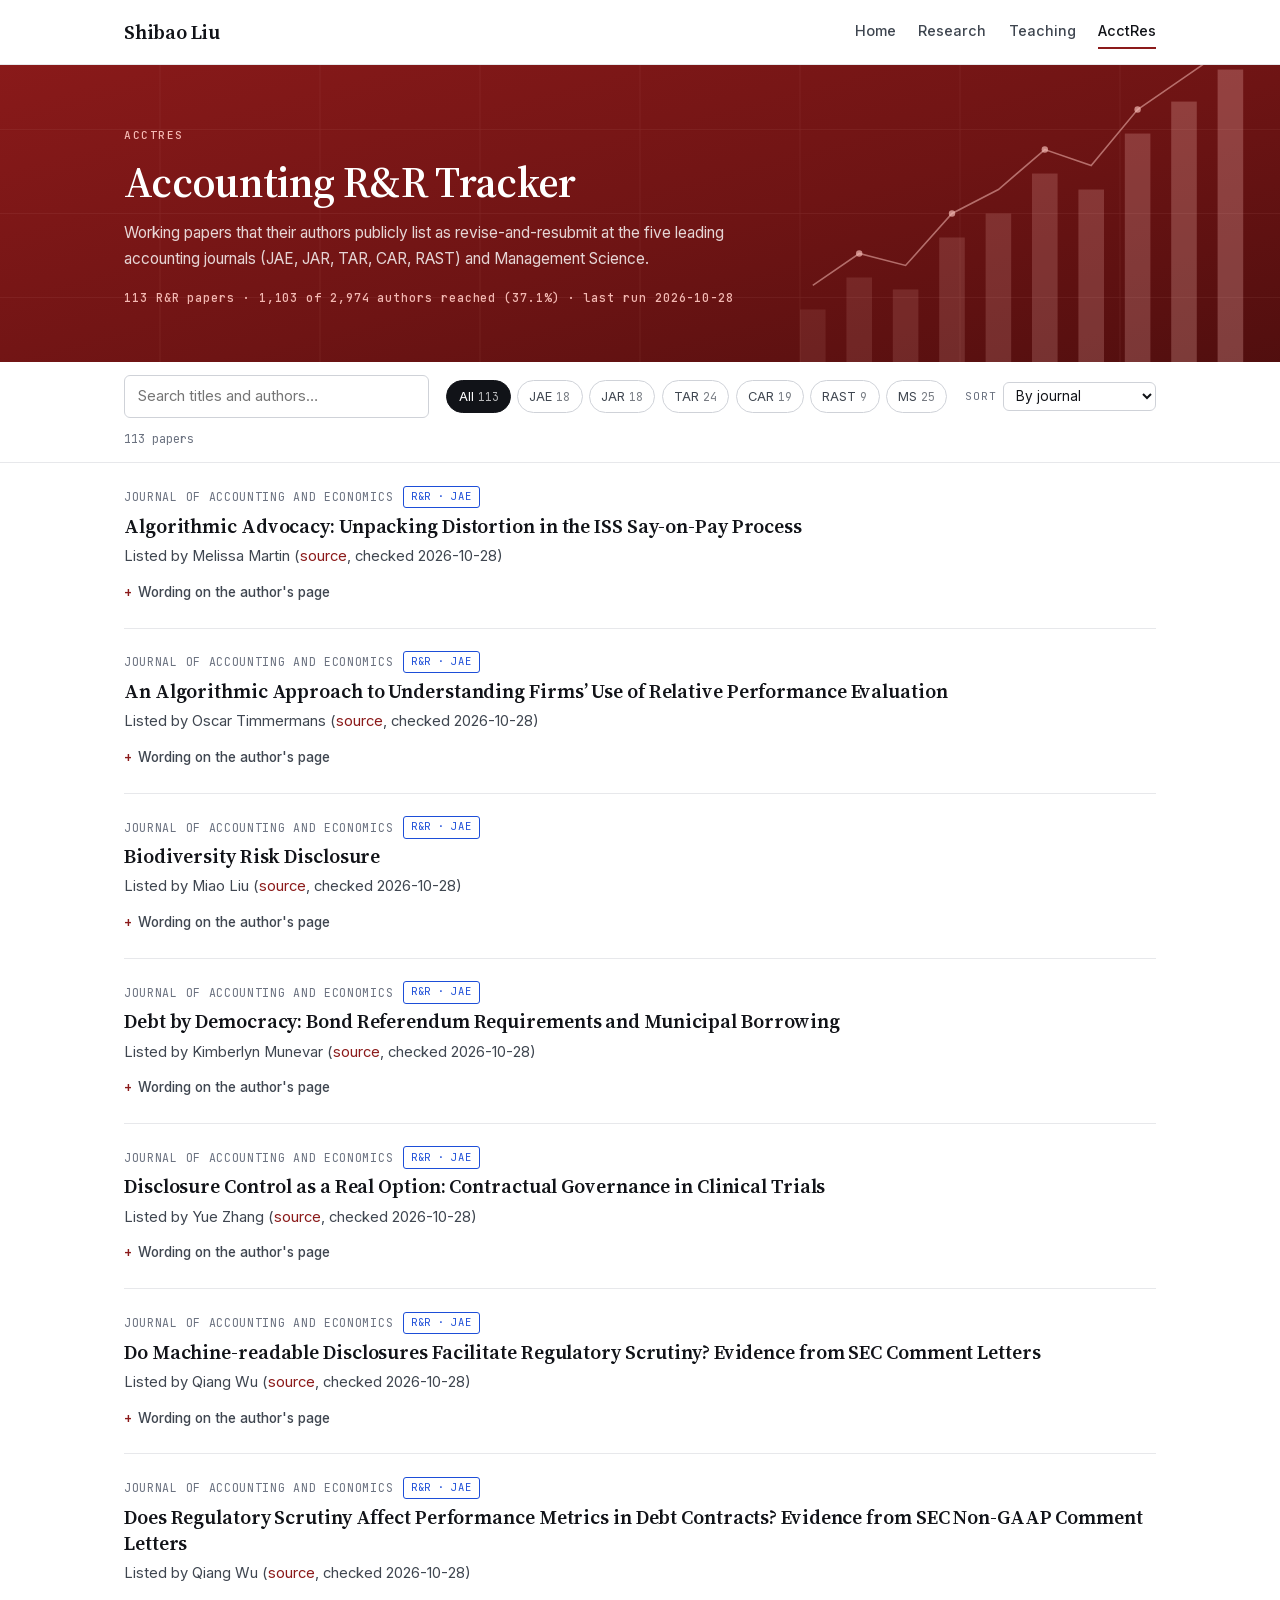
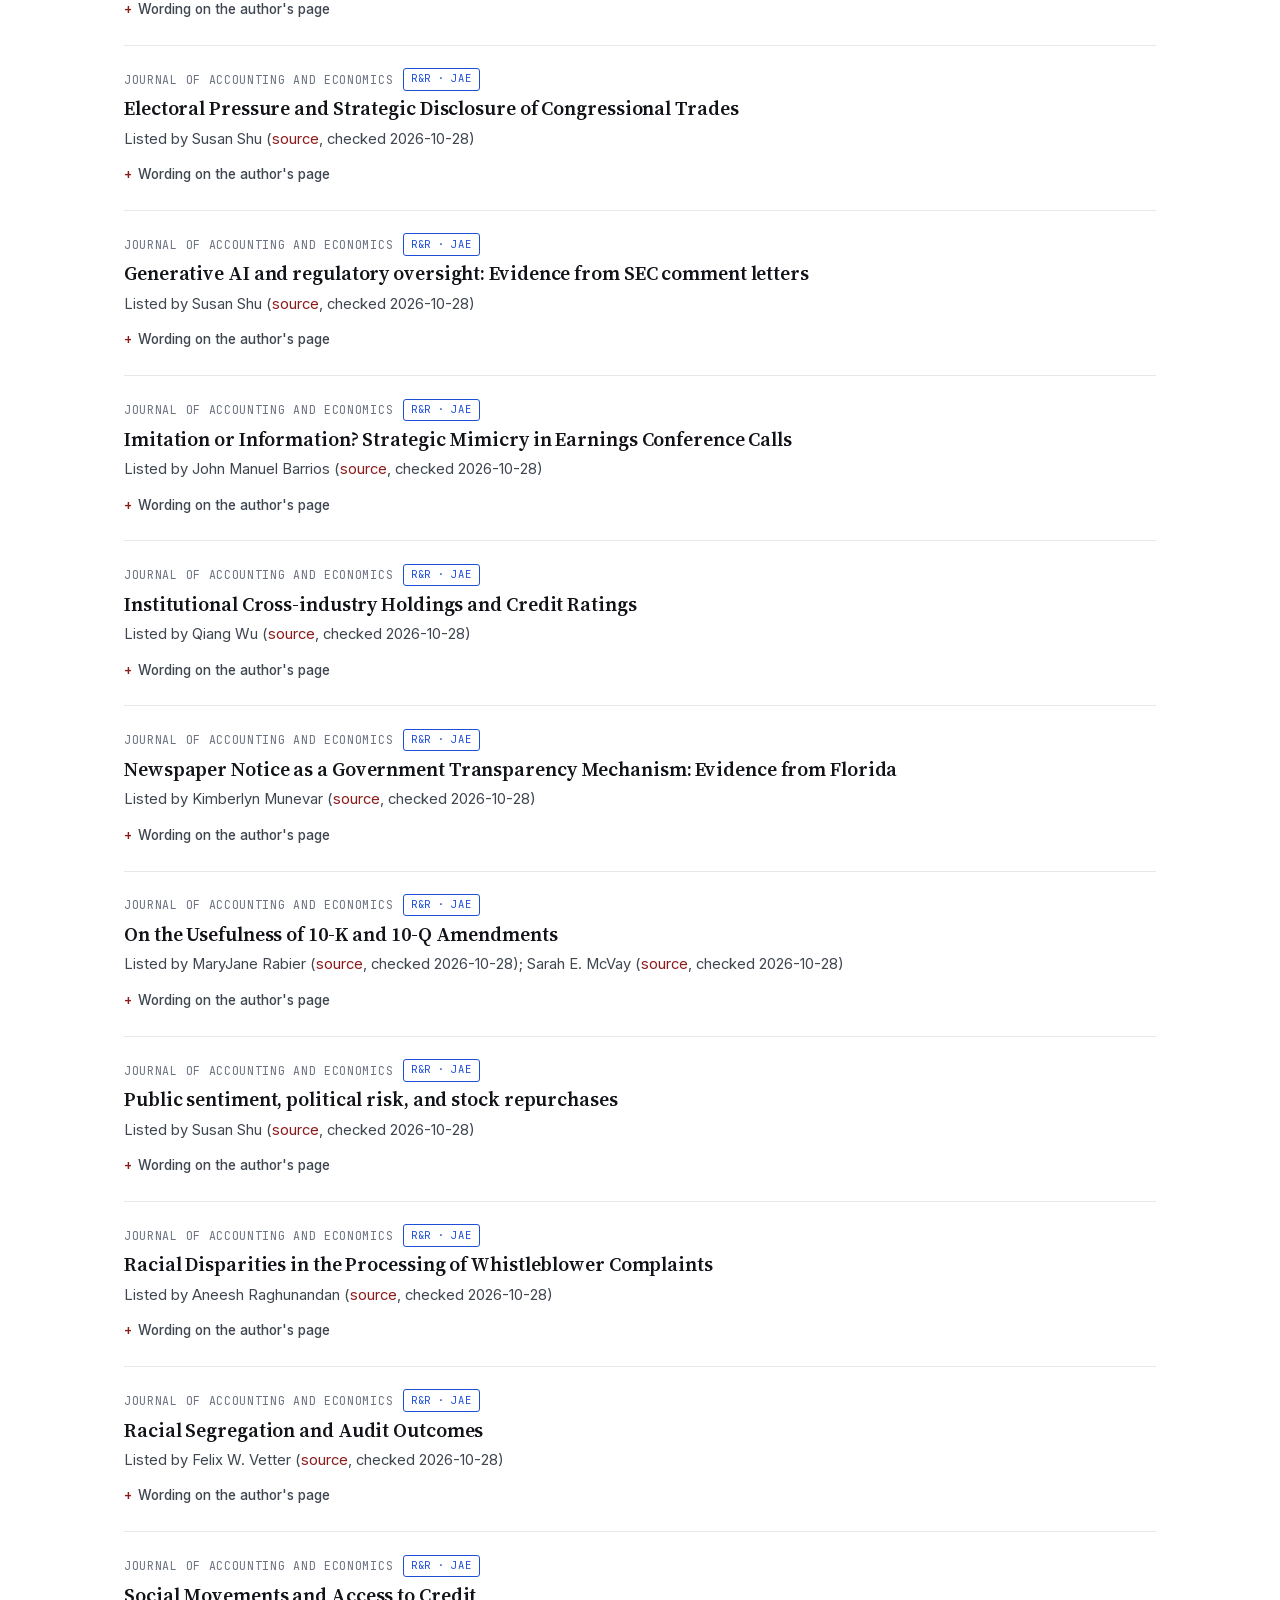
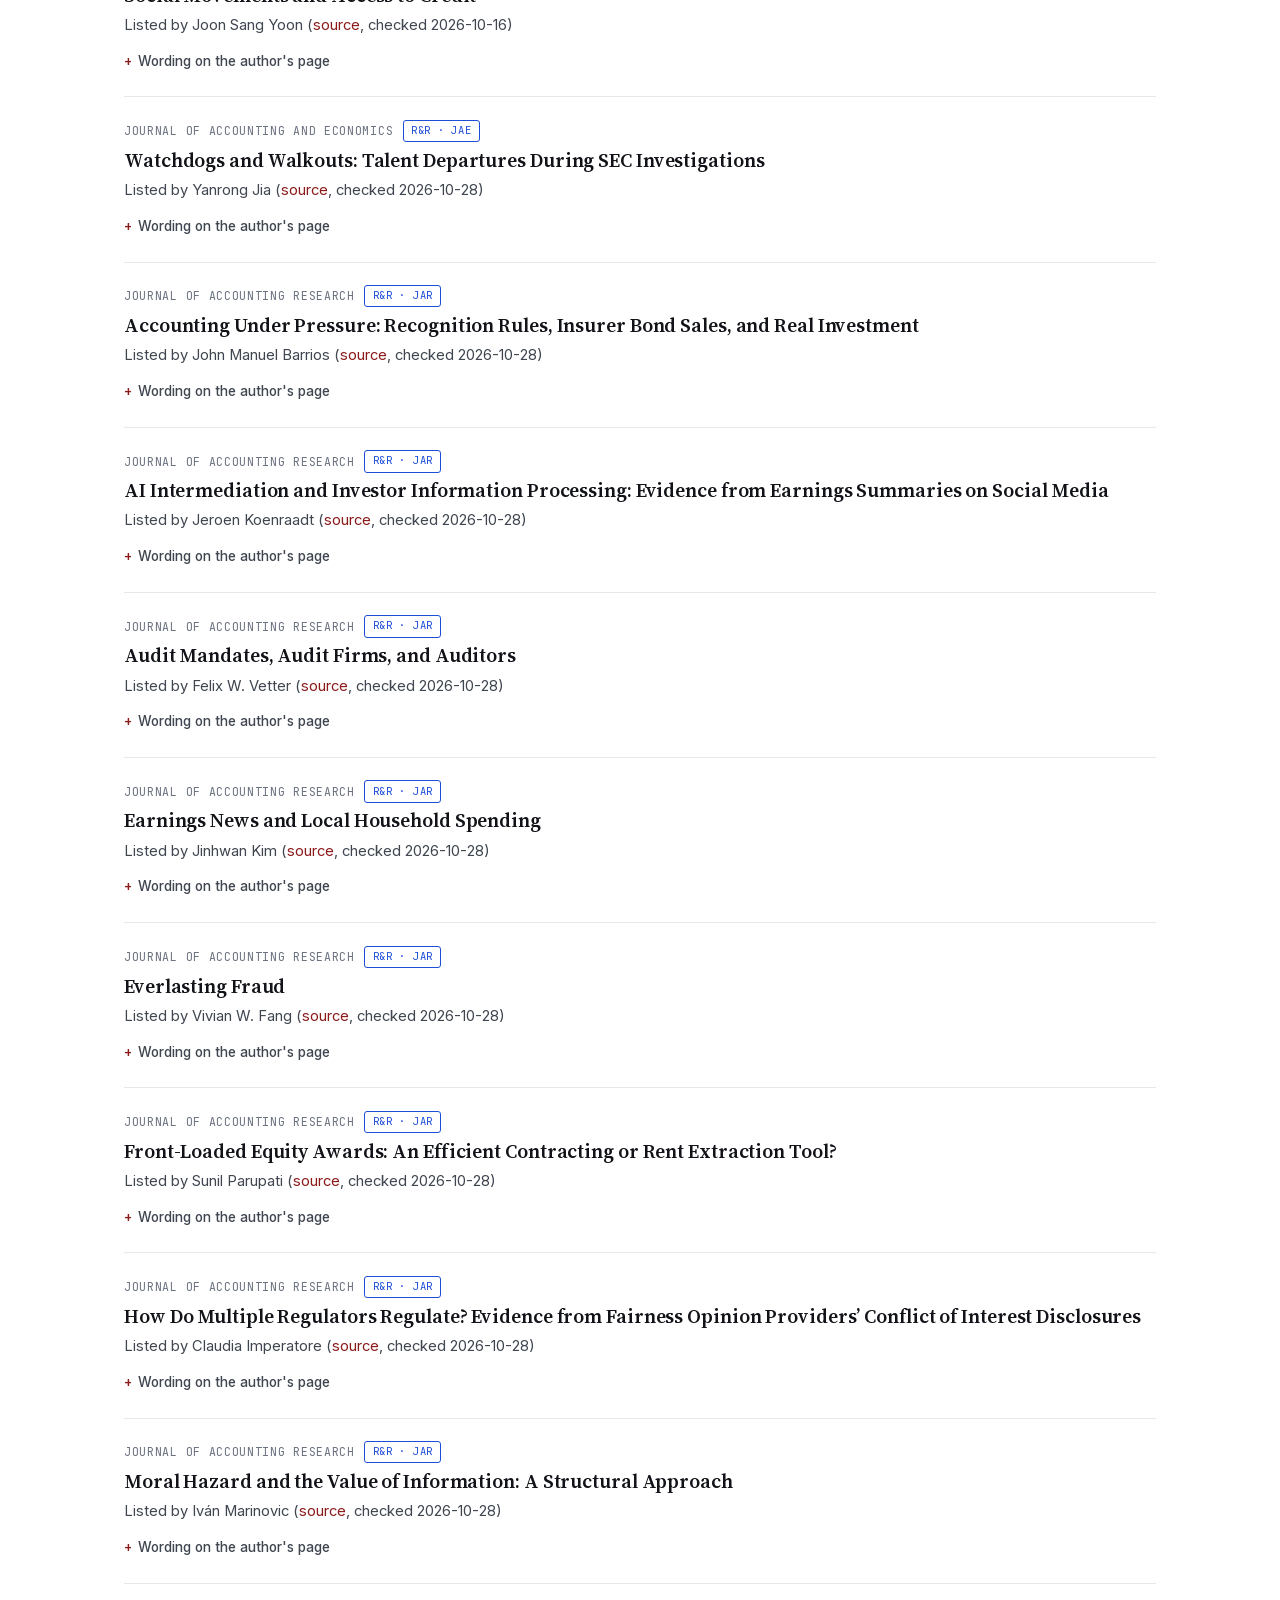
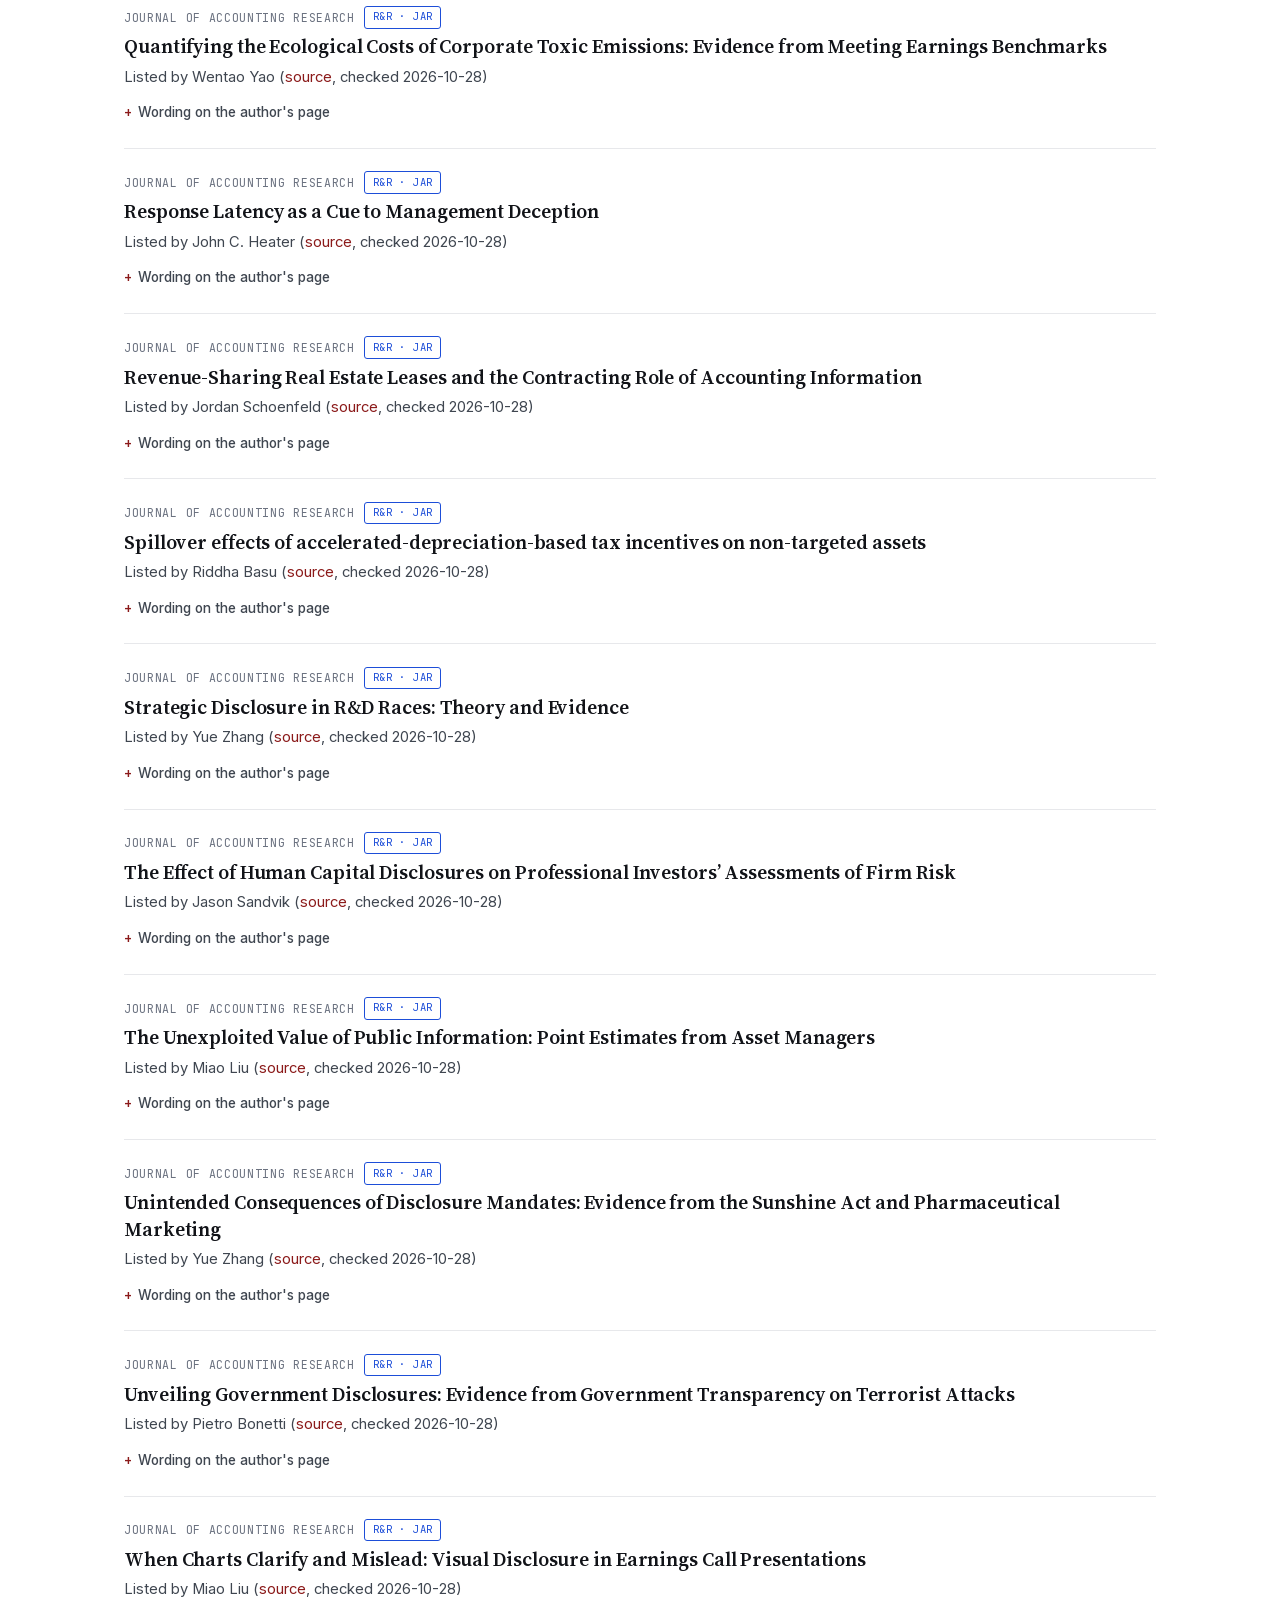
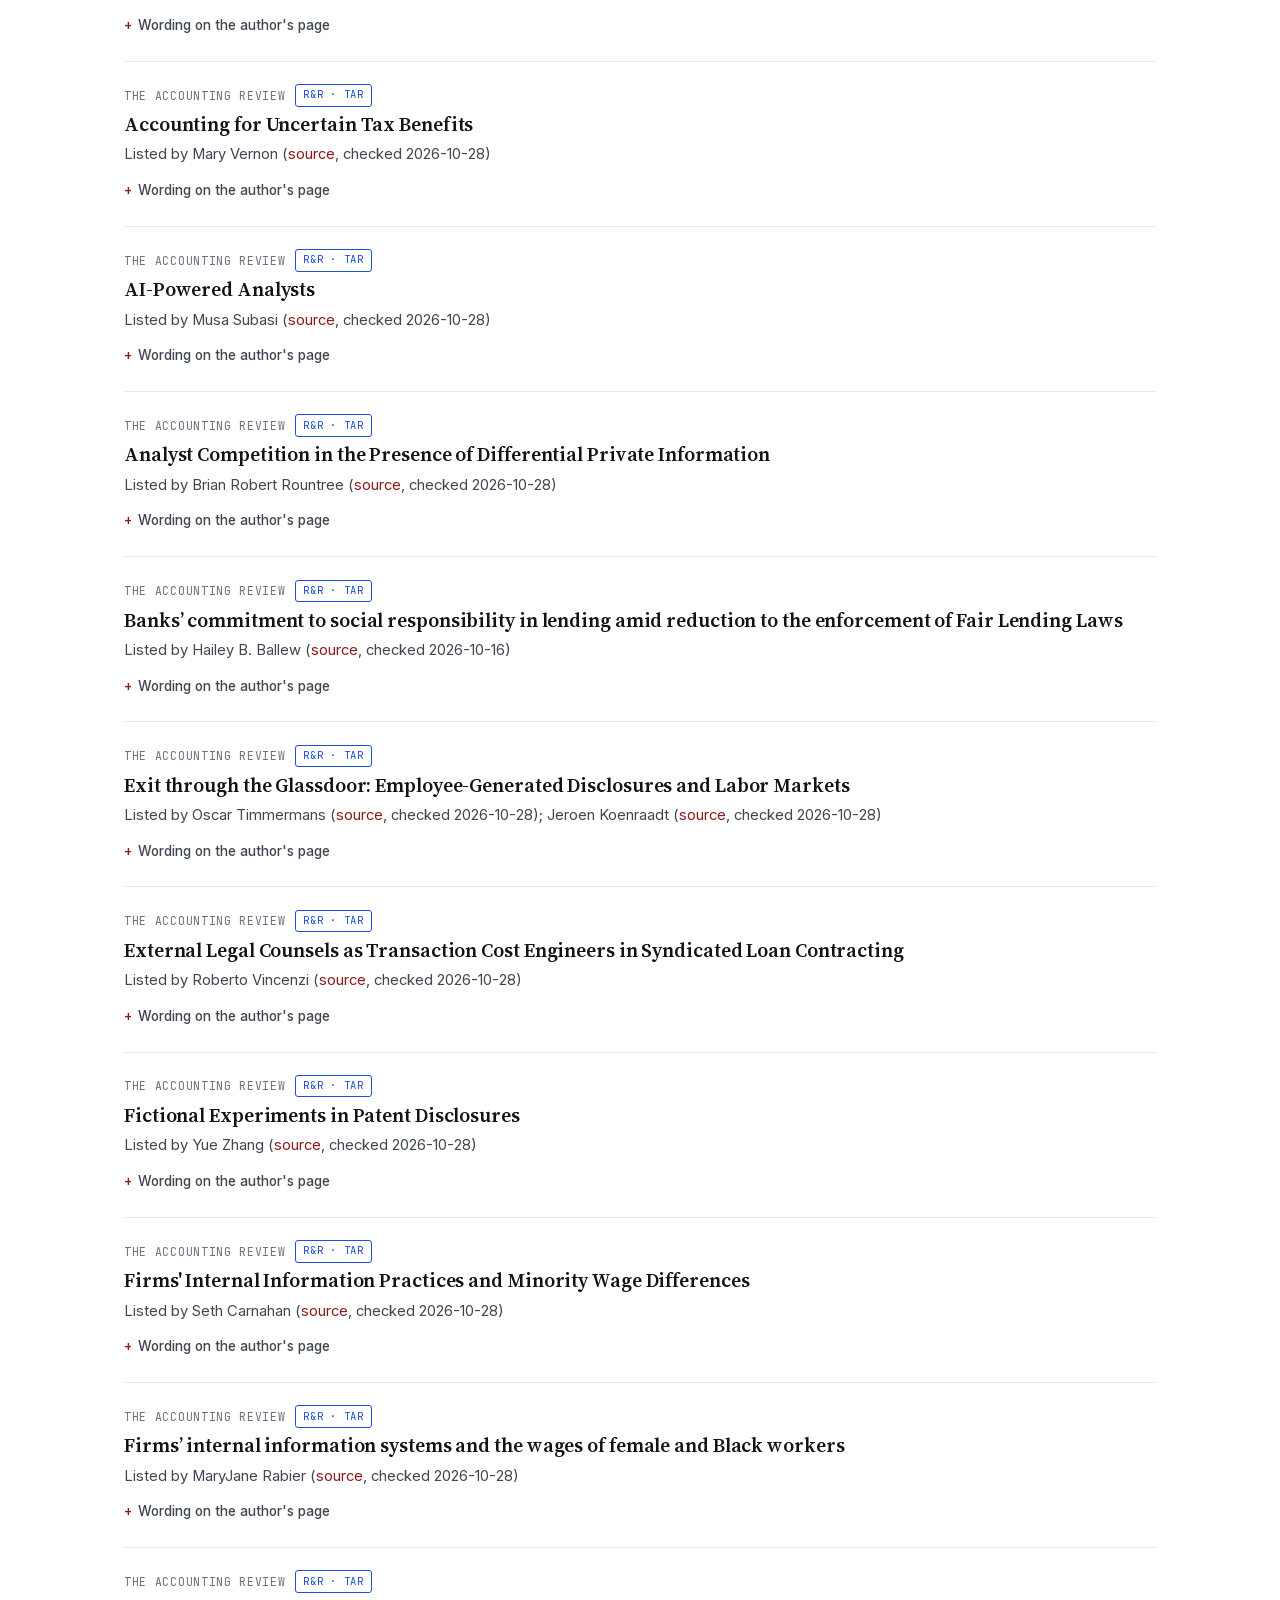
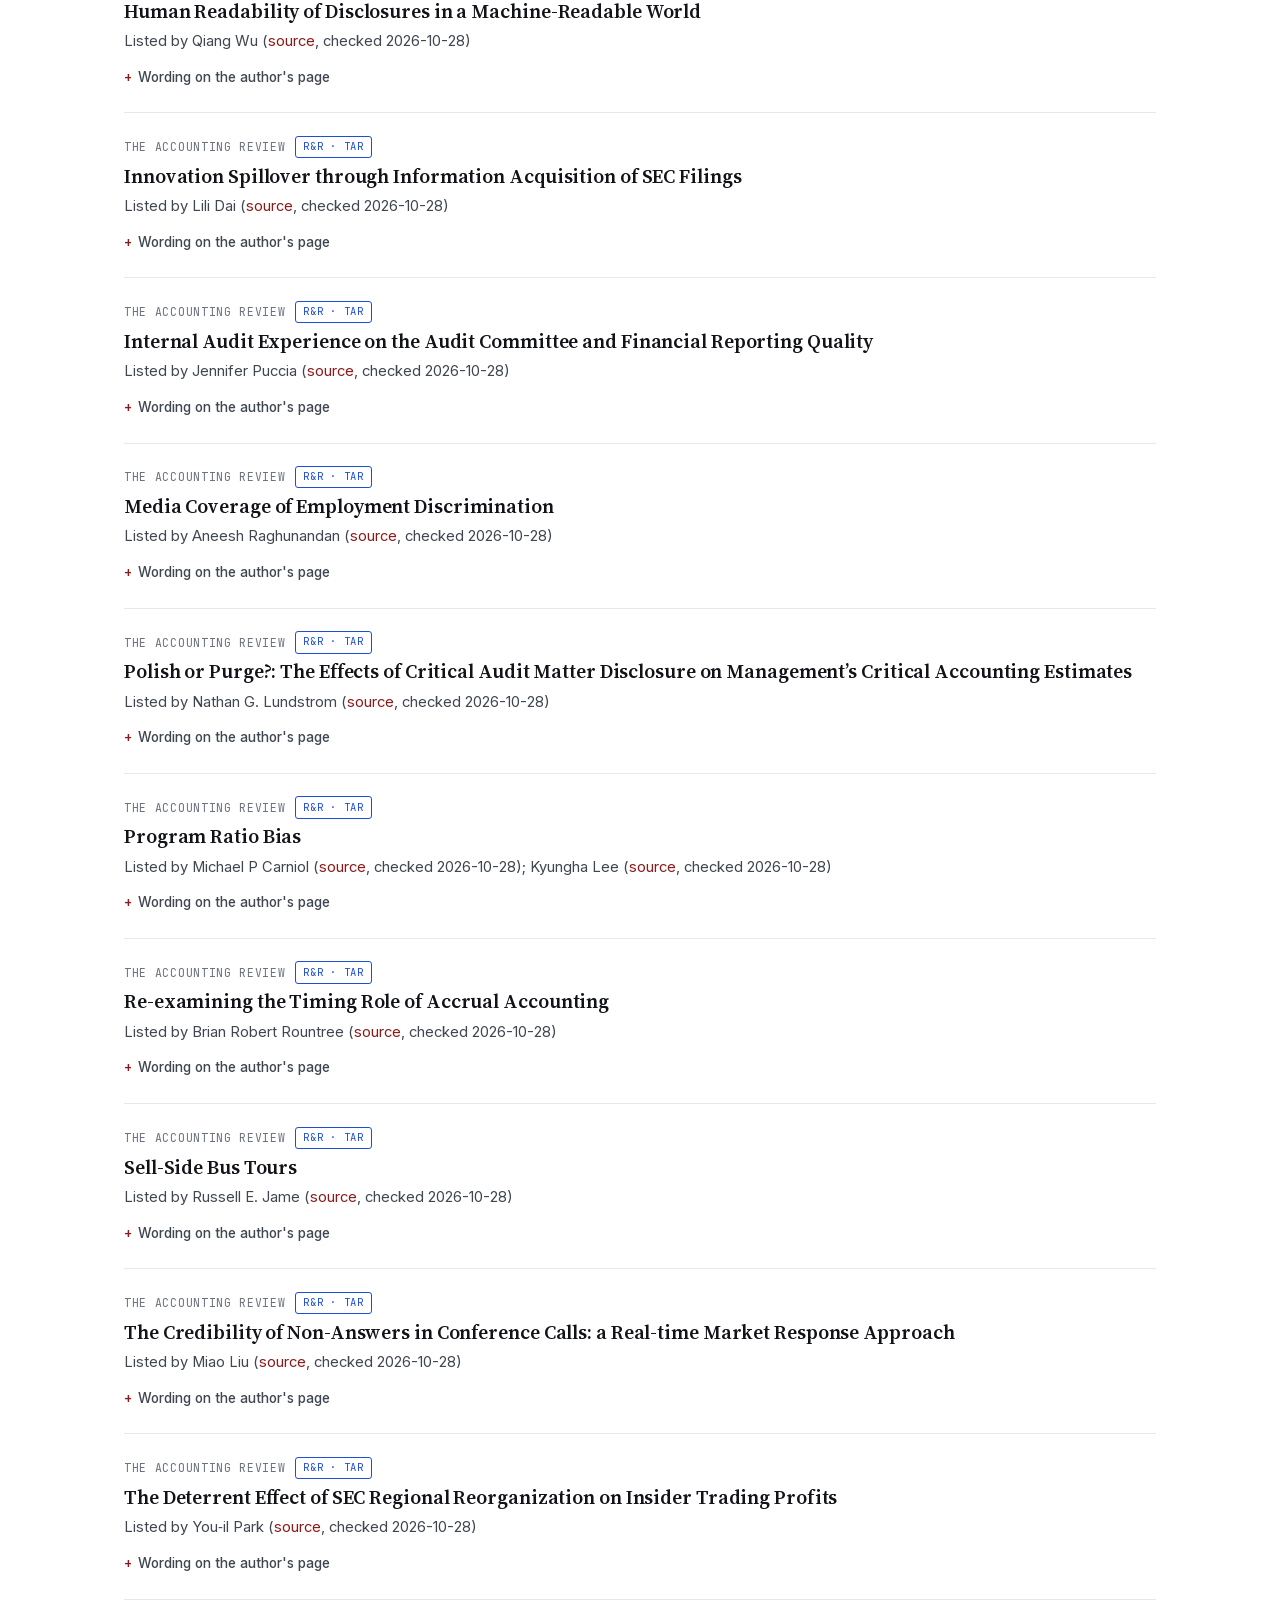
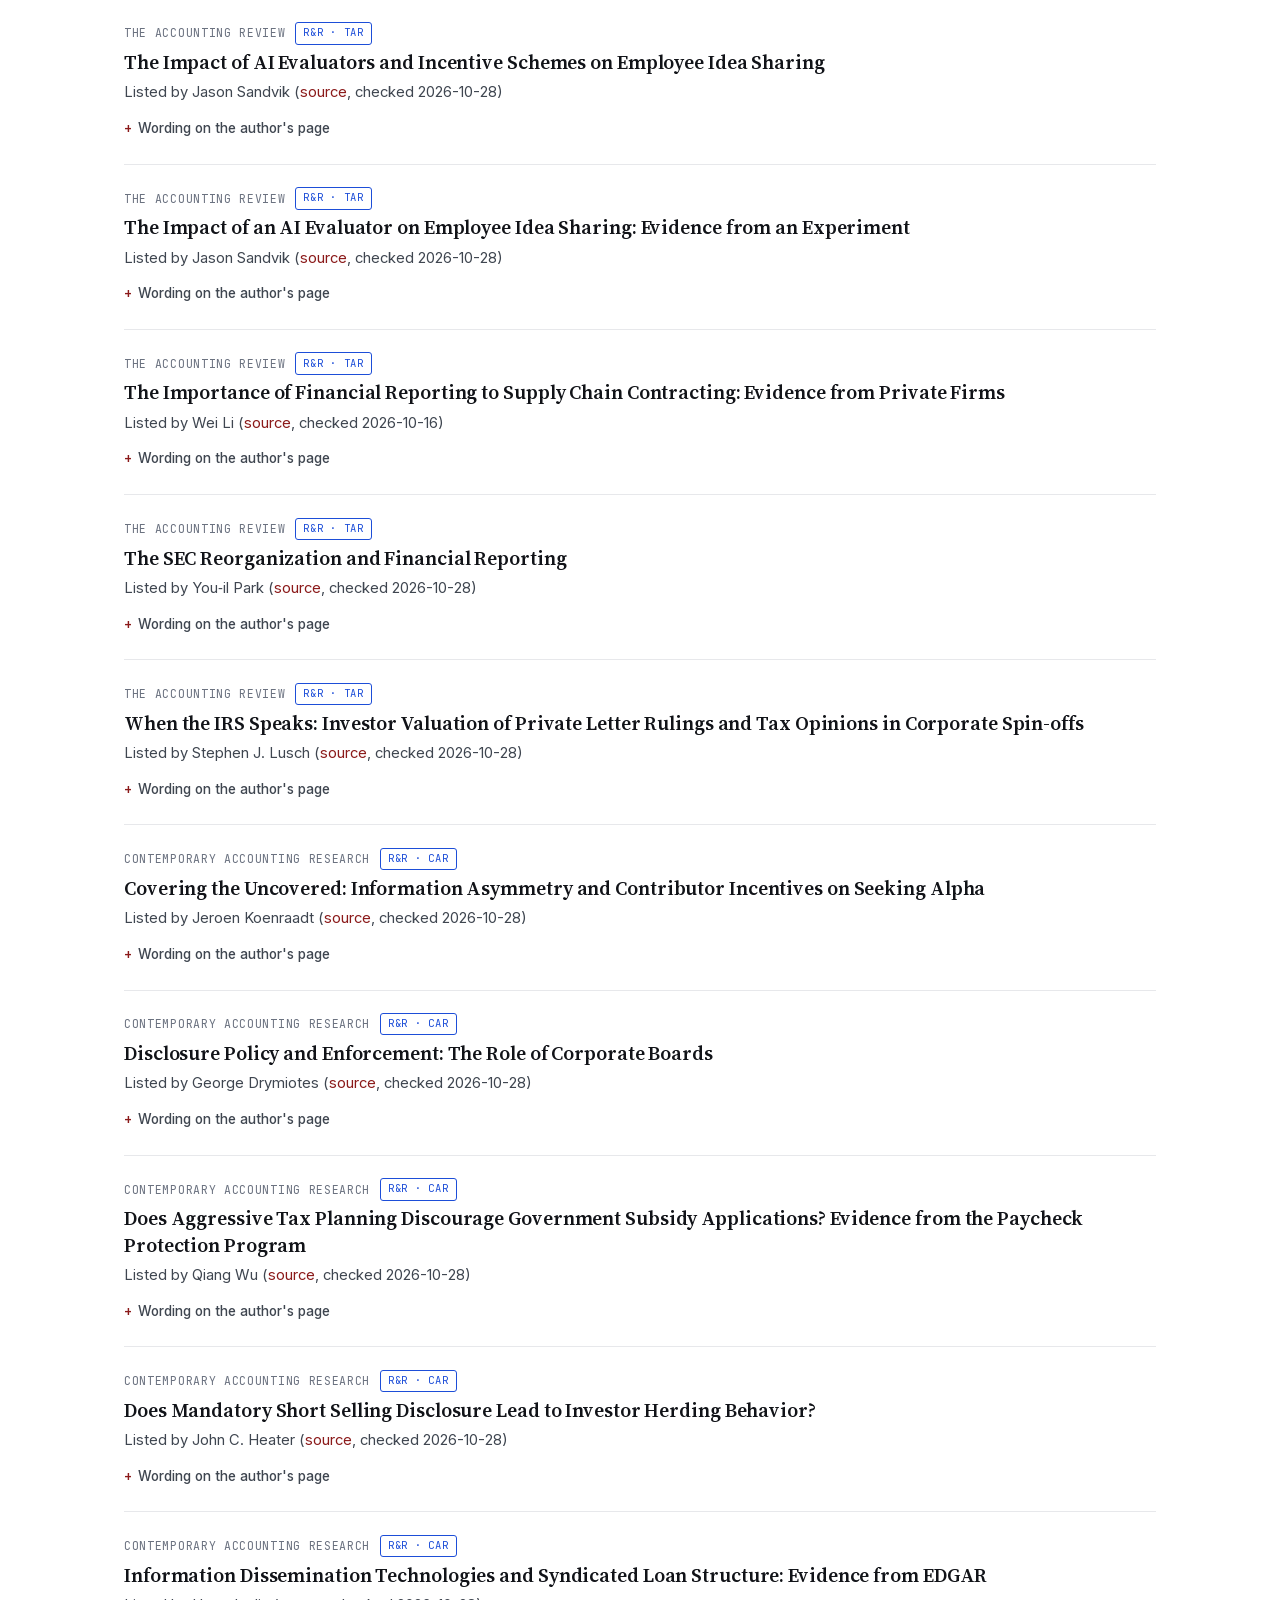
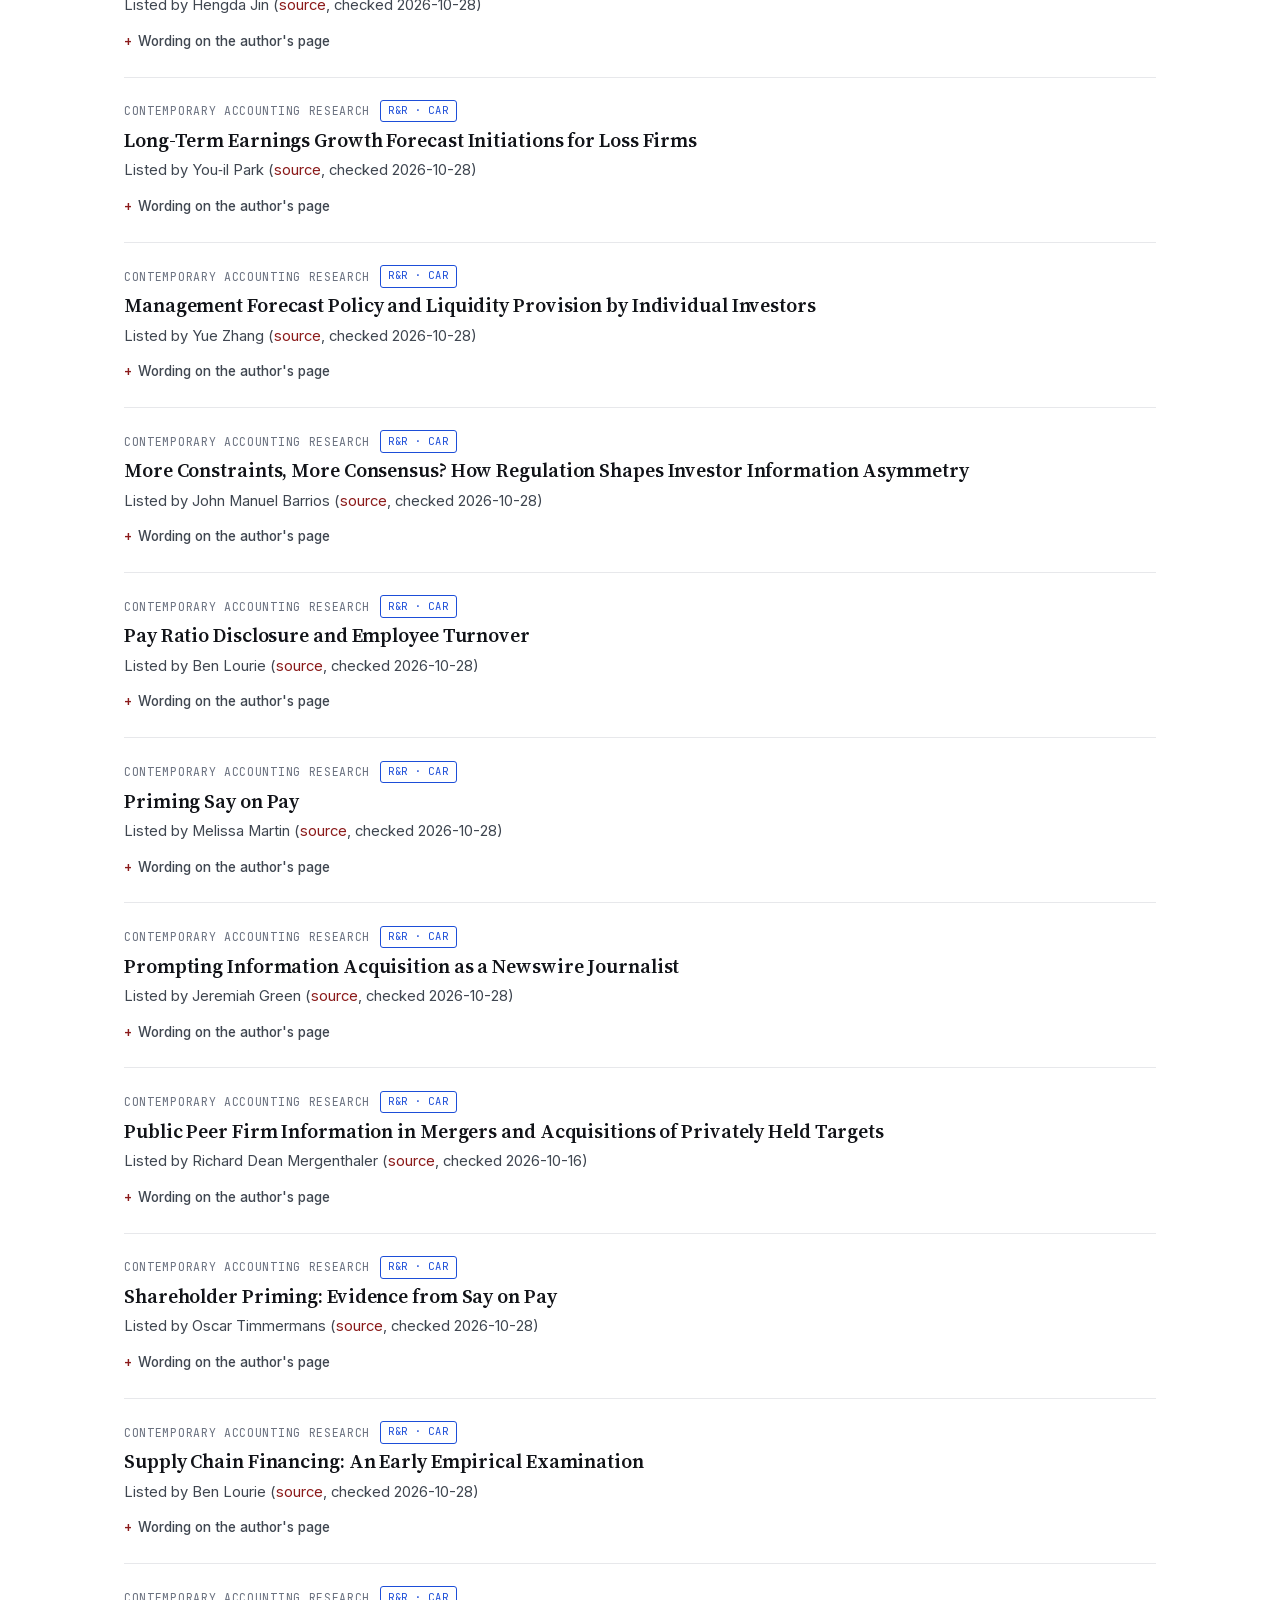
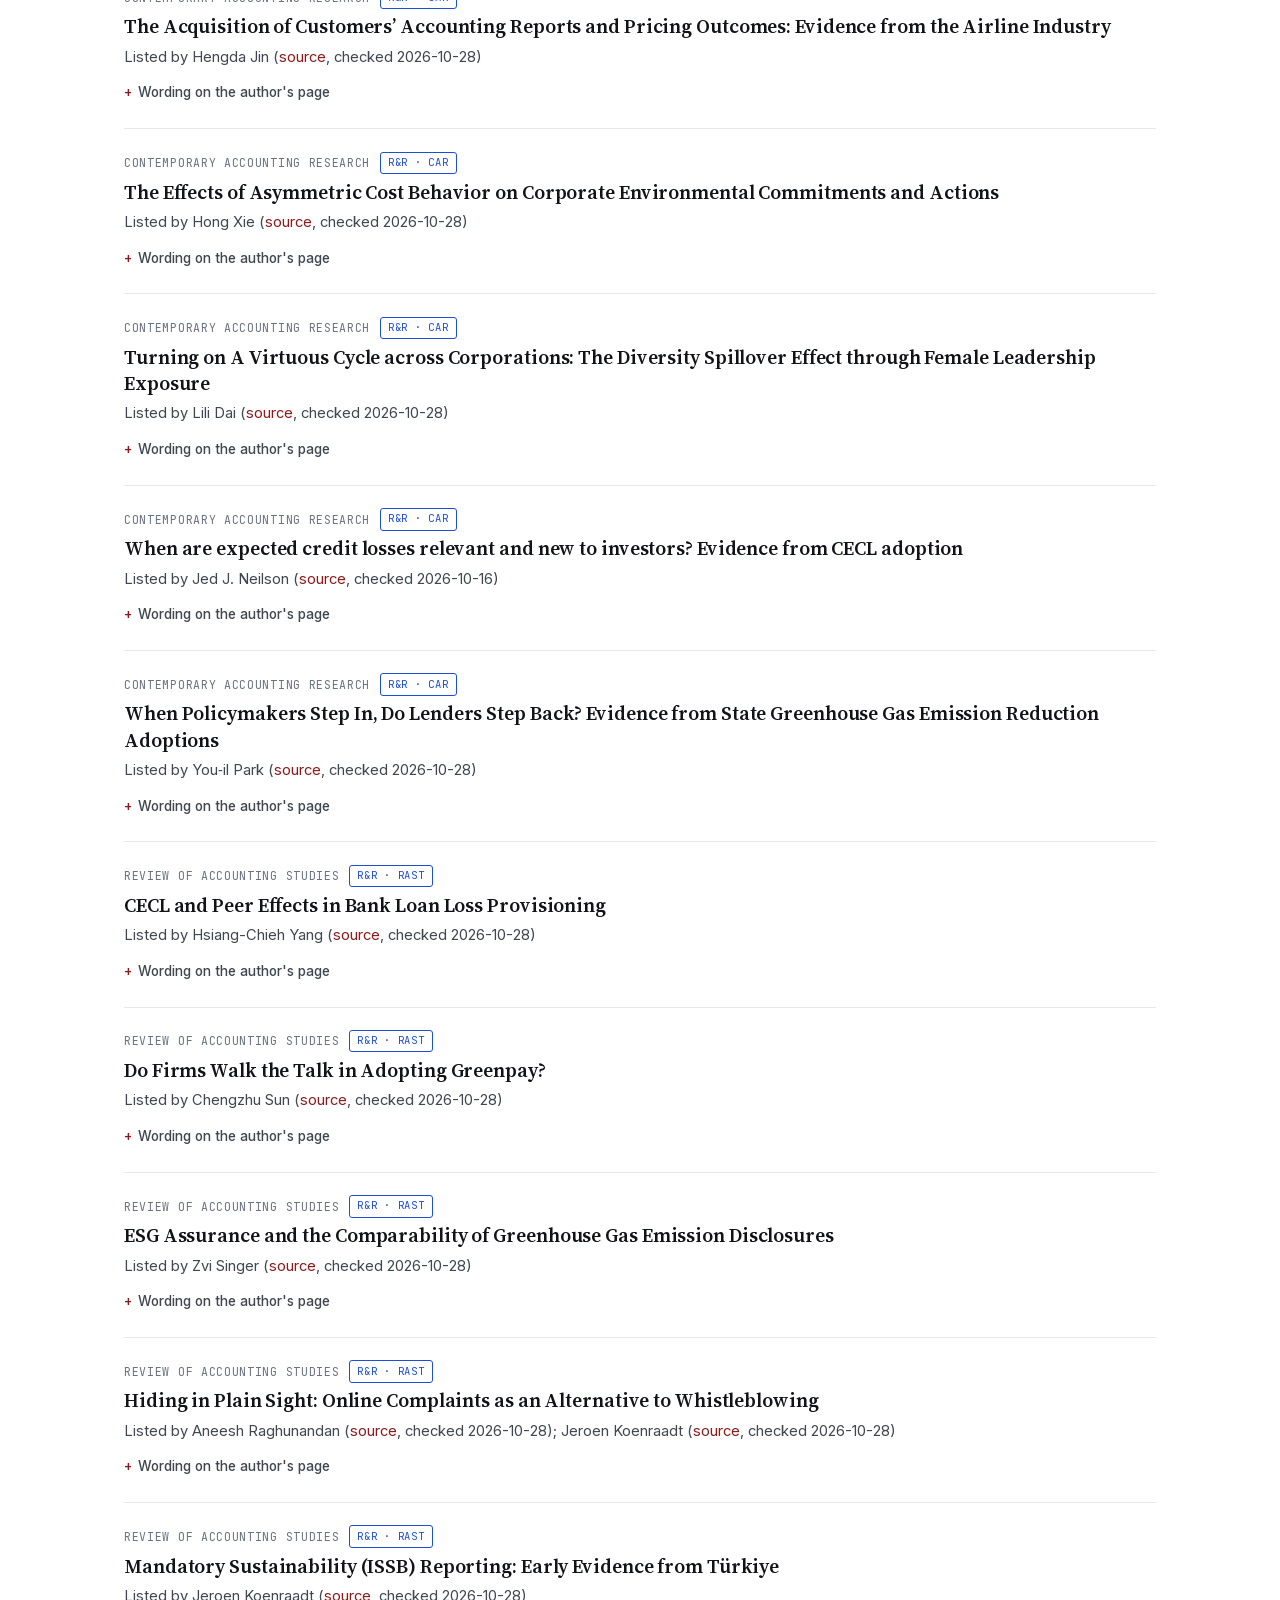
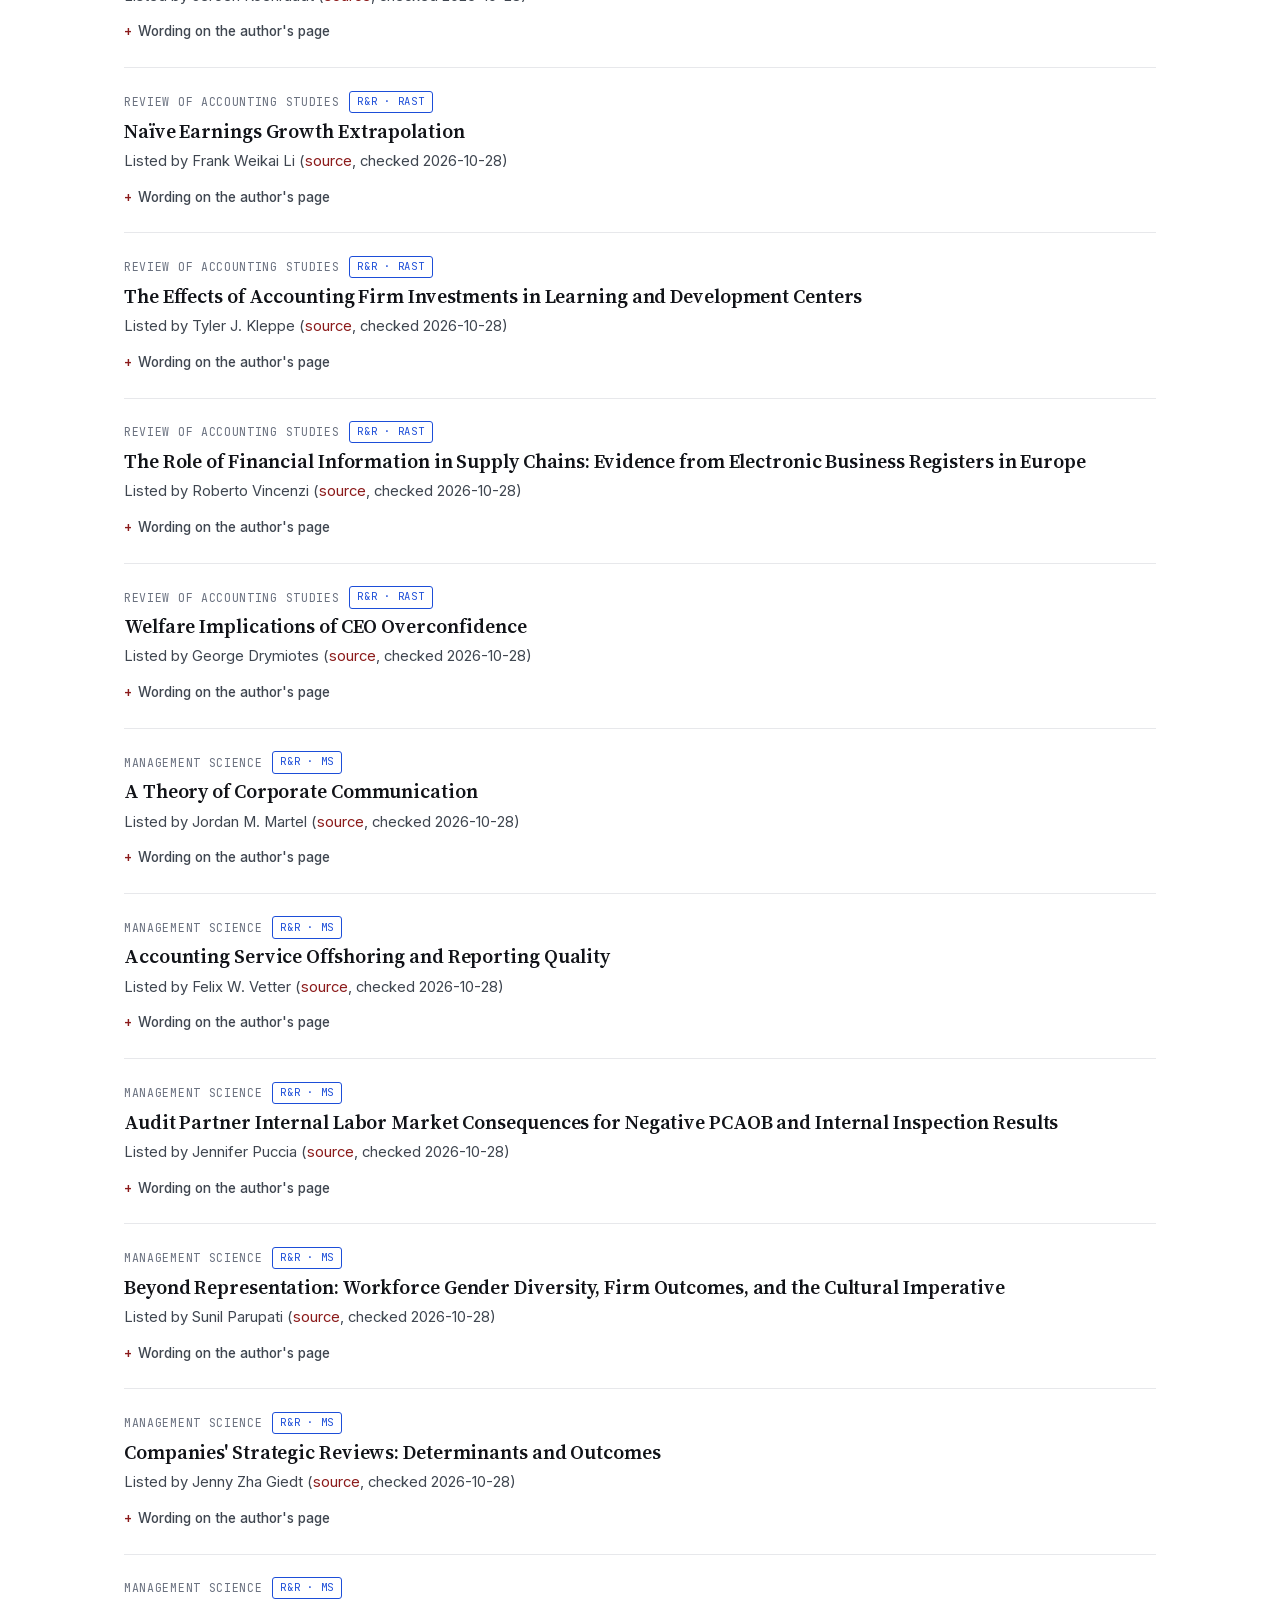
==== commit 34fd8480: "AcctRes weekly update 2026-10-28 (two weeks); new analysts abstract - 113 reviewed R&R papers (15 ne" ====
--- a/rr-tracker/index.html
+++ b/rr-tracker/index.html
@@ -43,14 +43,14 @@
     <div class="eyebrow">AcctRes</div>
     <h1>Accounting R&amp;R Tracker</h1>
     <p class="lede">Working papers that their authors publicly list as revise-and-resubmit at the five leading accounting journals (JAE, JAR, TAR, CAR, RAST) and Management Science.</p>
-    <p class="hero-stats">104 R&amp;R papers &middot; 1,137 of 2,952 authors reached (38.5%) &middot; last run 2026-10-16</p>
+    <p class="hero-stats">113 R&amp;R papers &middot; 1,103 of 2,974 authors reached (37.1%) &middot; last run 2026-10-28</p>
   </div>
 </section>
 <div class="research-toolbar">
   <div class="wrap rt-row">
     <label class="visually-hidden" for="rt-search">Search the tracker</label>
     <input id="rt-search" class="rt-search" type="search" placeholder="Search titles and authors&hellip;">
-    <div class="chips" role="group" aria-label="Filter by journal"><button type="button" class="chip" data-journal="all" aria-pressed="true">All<span class="chip-n">104</span></button><button type="button" class="chip" data-journal="JAE" aria-pressed="false">JAE<span class="chip-n">17</span></button><button type="button" class="chip" data-journal="JAR" aria-pressed="false">JAR<span class="chip-n">17</span></button><button type="button" class="chip" data-journal="TAR" aria-pressed="false">TAR<span class="chip-n">24</span></button><button type="button" class="chip" data-journal="CAR" aria-pressed="false">CAR<span class="chip-n">15</span></button><button type="button" class="chip" data-journal="RAST" aria-pressed="false">RAST<span class="chip-n">8</span></button><button type="button" class="chip" data-journal="MS" aria-pressed="false">MS<span class="chip-n">23</span></button></div>
+    <div class="chips" role="group" aria-label="Filter by journal"><button type="button" class="chip" data-journal="all" aria-pressed="true">All<span class="chip-n">113</span></button><button type="button" class="chip" data-journal="JAE" aria-pressed="false">JAE<span class="chip-n">18</span></button><button type="button" class="chip" data-journal="JAR" aria-pressed="false">JAR<span class="chip-n">18</span></button><button type="button" class="chip" data-journal="TAR" aria-pressed="false">TAR<span class="chip-n">24</span></button><button type="button" class="chip" data-journal="CAR" aria-pressed="false">CAR<span class="chip-n">19</span></button><button type="button" class="chip" data-journal="RAST" aria-pressed="false">RAST<span class="chip-n">9</span></button><button type="button" class="chip" data-journal="MS" aria-pressed="false">MS<span class="chip-n">25</span></button></div>
     <div class="rt-sort">
       <label for="rt-sort" class="rt-sort-label">Sort</label>
       <select id="rt-sort" class="rt-select">
@@ -67,126 +67,134 @@
   <div class="wrap">
     <div id="rr-list">
 <article class="paper rr" data-journal="JAE" data-order="0"
+  data-title="algorithmic advocacy: unpacking distortion in the iss say-on-pay process" data-author="martin"
+  data-checked="2026-10-28" data-search="algorithmic advocacy: unpacking distortion in the iss say-on-pay process melissa martin jae journal of accounting and economics">
+  <div class="paper-head"><span class="paper-kicker">Journal of Accounting and Economics</span><span class="status-pill status-review">R&amp;R &middot; JAE</span></div>
+  <h3>Algorithmic Advocacy: Unpacking Distortion in the ISS Say-on-Pay Process</h3>
+  <p class="paper-authors">Listed by Melissa Martin (<a href="https://business.uic.edu/profiles/martin-melissa/" target="_blank" rel="noopener">source</a>, checked 2026-10-28)</p>
+  <details class="paper-abstract"><summary>Wording on the author's page</summary><blockquote>Algorithmic Advocacy: Unpacking Distortion in the ISS Say-on-Pay Process (with Y. Ertimur and A. Pawliczek) Revise and resubmit at the Journal of Accounting &amp; Economics Accepted for presentation at the Utah Winter Accounting Conference</blockquote></details>
+</article>
+<article class="paper rr" data-journal="JAE" data-order="1"
   data-title="an algorithmic approach to understanding firms’ use of relative performance evaluation" data-author="timmermans"
-  data-checked="2026-10-16" data-search="an algorithmic approach to understanding firms’ use of relative performance evaluation oscar timmermans jae journal of accounting and economics">
+  data-checked="2026-10-28" data-search="an algorithmic approach to understanding firms’ use of relative performance evaluation oscar timmermans jae journal of accounting and economics">
   <div class="paper-head"><span class="paper-kicker">Journal of Accounting and Economics</span><span class="status-pill status-review">R&amp;R &middot; JAE</span></div>
   <h3>An Algorithmic Approach to Understanding Firms’ Use of Relative Performance Evaluation</h3>
-  <p class="paper-authors">Listed by Oscar Timmermans (<a href="https://oscar-timmermans.github.io/cv/cv.pdf" target="_blank" rel="noopener">source</a>, checked 2026-10-16)</p>
+  <p class="paper-authors">Listed by Oscar Timmermans (<a href="https://oscar-timmermans.github.io/cv/cv.pdf" target="_blank" rel="noopener">source</a>, checked 2026-10-28)</p>
   <details class="paper-abstract"><summary>Wording on the author's page</summary><blockquote>(with Matt Bloomfield and Wayne Guay) Revise and resubmit at Journal of Accounting and Economics “ Exit through the Glassdoor: Employee-Generated Disclosures and Labor Markets”</blockquote></details>
 </article>
-<article class="paper rr" data-journal="JAE" data-order="1"
+<article class="paper rr" data-journal="JAE" data-order="2"
   data-title="biodiversity risk disclosure" data-author="liu"
-  data-checked="2026-10-16" data-search="biodiversity risk disclosure miao liu jae journal of accounting and economics">
+  data-checked="2026-10-28" data-search="biodiversity risk disclosure miao liu jae journal of accounting and economics">
   <div class="paper-head"><span class="paper-kicker">Journal of Accounting and Economics</span><span class="status-pill status-review">R&amp;R &middot; JAE</span></div>
   <h3>Biodiversity Risk Disclosure</h3>
-  <p class="paper-authors">Listed by Miao Liu (<a href="https://miao-liu.com/index.html" target="_blank" rel="noopener">source</a>, checked 2026-10-16)</p>
+  <p class="paper-authors">Listed by Miao Liu (<a href="https://miao-liu.com/index.html" target="_blank" rel="noopener">source</a>, checked 2026-10-28)</p>
   <details class="paper-abstract"><summary>Wording on the author's page</summary><blockquote>“Biodiversity Risk Disclosure” R&amp;R Journal of Accounting and Economics</blockquote></details>
 </article>
-<article class="paper rr" data-journal="JAE" data-order="2"
+<article class="paper rr" data-journal="JAE" data-order="3"
   data-title="debt by democracy: bond referendum requirements and municipal borrowing" data-author="munevar"
-  data-checked="2026-10-16" data-search="debt by democracy: bond referendum requirements and municipal borrowing kimberlyn munevar jae journal of accounting and economics">
+  data-checked="2026-10-28" data-search="debt by democracy: bond referendum requirements and municipal borrowing kimberlyn munevar jae journal of accounting and economics">
   <div class="paper-head"><span class="paper-kicker">Journal of Accounting and Economics</span><span class="status-pill status-review">R&amp;R &middot; JAE</span></div>
   <h3><a href="https://doi.org/10.2139/ssrn.6538318" target="_blank" rel="noopener">Debt by Democracy: Bond Referendum Requirements and Municipal Borrowing</a></h3>
-  <p class="paper-authors">Listed by Kimberlyn Munevar (<a href="https://mays.tamu.edu/wp-content/uploads/2026/05/Kimberlyn-Munevar-CV-202605.pdf" target="_blank" rel="noopener">source</a>, checked 2026-10-16)</p>
+  <p class="paper-authors">Listed by Kimberlyn Munevar (<a href="https://mays.tamu.edu/wp-content/uploads/2026/05/Kimberlyn-Munevar-CV-202605.pdf" target="_blank" rel="noopener">source</a>, checked 2026-10-28)</p>
   <details class="paper-abstract"><summary>Wording on the author's page</summary><blockquote>Huang and Delphine Samuels) (Link) - Revise and resubmit at Journal of Accounting and Economics 5. “Alternative Data and Disclosure Demand” (with Antonis Kartapanis and Eunjee Kim)</blockquote></details>
 </article>
-<article class="paper rr" data-journal="JAE" data-order="3"
+<article class="paper rr" data-journal="JAE" data-order="4"
   data-title="disclosure control as a real option: contractual governance in clinical trials" data-author="zhang"
-  data-checked="2026-10-16" data-search="disclosure control as a real option: contractual governance in clinical trials yue zhang jae journal of accounting and economics">
+  data-checked="2026-10-28" data-search="disclosure control as a real option: contractual governance in clinical trials yue zhang jae journal of accounting and economics">
   <div class="paper-head"><span class="paper-kicker">Journal of Accounting and Economics</span><span class="status-pill status-review">R&amp;R &middot; JAE</span></div>
   <h3><a href="https://doi.org/10.2139/ssrn.6485602" target="_blank" rel="noopener">Disclosure Control as a Real Option: Contractual Governance in Clinical Trials</a></h3>
-  <p class="paper-authors">Listed by Yue Zhang (<a href="https://www.baruch.cuny.edu/profiles/faculty/Yue-Zhang" target="_blank" rel="noopener">source</a>, checked 2026-10-16)</p>
-  <details class="paper-abstract"><summary>Wording on the author's page</summary><blockquote>O., &amp; Wang, S.(n.d.). Disclosure Control as a Real Option: Contractual Governance in Clinical Trials. In Progress. 1st round R&amp;R, Journal of Accounting and Economics. Co-authored with current doctoral student (Olivia Chen). TitleFunding Agency SponsorStart DateEnd DateAwarded DateTotal FundingStatus</blockquote></details>
-</article>
-<article class="paper rr" data-journal="JAE" data-order="4"
+  <p class="paper-authors">Listed by Yue Zhang (<a href="https://sites.google.com/view/yuezhang/research" target="_blank" rel="noopener">source</a>, checked 2026-10-28)</p>
+  <details class="paper-abstract"><summary>Wording on the author's page</summary><blockquote>“Disclosure Control as a Real Option: Contractual Governance in Clinical Trials”, with Olivia Y. Chen, and Sean Wang. R&amp;R, Journal of Accounting and Economics Co-author Olivia Y. Chen is a 4th-year Accounting Ph.D. student at Baruch.</blockquote></details>
+</article>
+<article class="paper rr" data-journal="JAE" data-order="5"
   data-title="do machine-readable disclosures facilitate regulatory scrutiny? evidence from sec comment letters" data-author="wu"
-  data-checked="2026-10-16" data-search="do machine-readable disclosures facilitate regulatory scrutiny? evidence from sec comment letters qiang wu jae journal of accounting and economics">
+  data-checked="2026-10-28" data-search="do machine-readable disclosures facilitate regulatory scrutiny? evidence from sec comment letters qiang wu jae journal of accounting and economics">
   <div class="paper-head"><span class="paper-kicker">Journal of Accounting and Economics</span><span class="status-pill status-review">R&amp;R &middot; JAE</span></div>
   <h3><a href="https://papers.ssrn.com/sol3/papers.cfm?abstract_id=4989482" target="_blank" rel="noopener">Do Machine-readable Disclosures Facilitate Regulatory Scrutiny? Evidence from SEC Comment Letters</a></h3>
-  <p class="paper-authors">Listed by Qiang Wu (<a href="https://sites.google.com/view/qiangwu/working-papers" target="_blank" rel="noopener">source</a>, checked 2026-10-16)</p>
+  <p class="paper-authors">Listed by Qiang Wu (<a href="https://sites.google.com/view/qiangwu/working-papers" target="_blank" rel="noopener">source</a>, checked 2026-10-28)</p>
   <details class="paper-abstract"><summary>Wording on the author's page</summary><blockquote>eadable Disclosures Facilitate Regulatory Scrutiny? Evidence from SEC Comment Letters”, with Ben Wang, Liwei Weng, and Emma Xu, under R&amp;R at Journal of Accounting and Economics, SSRN “The Listenability of Disclosures and Firms’ Information Environment”, with Andy Call, Ben Wang, and Liwei Weng, SSRN</blockquote></details>
 </article>
-<article class="paper rr" data-journal="JAE" data-order="5"
+<article class="paper rr" data-journal="JAE" data-order="6"
   data-title="does regulatory scrutiny affect performance metrics in debt contracts? evidence from sec non-gaap comment letters" data-author="wu"
-  data-checked="2026-10-16" data-search="does regulatory scrutiny affect performance metrics in debt contracts? evidence from sec non-gaap comment letters qiang wu jae journal of accounting and economics">
+  data-checked="2026-10-28" data-search="does regulatory scrutiny affect performance metrics in debt contracts? evidence from sec non-gaap comment letters qiang wu jae journal of accounting and economics">
   <div class="paper-head"><span class="paper-kicker">Journal of Accounting and Economics</span><span class="status-pill status-review">R&amp;R &middot; JAE</span></div>
   <h3>Does Regulatory Scrutiny Affect Performance Metrics in Debt Contracts? Evidence from SEC Non-GAAP Comment Letters</h3>
-  <p class="paper-authors">Listed by Qiang Wu (<a href="https://sites.google.com/view/qiangwu/working-papers" target="_blank" rel="noopener">source</a>, checked 2026-10-16)</p>
+  <p class="paper-authors">Listed by Qiang Wu (<a href="https://sites.google.com/view/qiangwu/working-papers" target="_blank" rel="noopener">source</a>, checked 2026-10-28)</p>
   <details class="paper-abstract"><summary>Wording on the author's page</summary><blockquote>s in Debt Contracts? Evidence from SEC Non-GAAP Comment Letters”, with Hanzhong Shi, Liang Tan, and Jasmine Wang, under R&amp;R at Journal of Accounting and Economics “Institutional Cross-industry Holdings and Credit Ratings”, with Shenglan Chen, Hui Ma, and Hao Zhang, under R&amp;R at Journal of Accounting</blockquote></details>
 </article>
-<article class="paper rr" data-journal="JAE" data-order="6"
+<article class="paper rr" data-journal="JAE" data-order="7"
   data-title="electoral pressure and strategic disclosure of congressional trades" data-author="shu"
-  data-checked="2026-10-16" data-search="electoral pressure and strategic disclosure of congressional trades susan shu jae journal of accounting and economics">
+  data-checked="2026-10-28" data-search="electoral pressure and strategic disclosure of congressional trades susan shu jae journal of accounting and economics">
   <div class="paper-head"><span class="paper-kicker">Journal of Accounting and Economics</span><span class="status-pill status-review">R&amp;R &middot; JAE</span></div>
   <h3>Electoral Pressure and Strategic Disclosure of Congressional Trades</h3>
-  <p class="paper-authors">Listed by Susan Shu (<a href="https://sites.google.com/a/bc.edu/susan-shu/" target="_blank" rel="noopener">source</a>, checked 2026-10-16)</p>
+  <p class="paper-authors">Listed by Susan Shu (<a href="https://sites.google.com/a/bc.edu/susan-shu/" target="_blank" rel="noopener">source</a>, checked 2026-10-28)</p>
   <details class="paper-abstract"><summary>Wording on the author's page</summary><blockquote>Electoral Pressure and Strategic Disclosure of Congressional Trades (with Danling Song and Amy Hutton). R&amp;R Journal of Accounting and Economics Beyond disclosure: Signaling corporate ties on social media (with Sean Cao, Lijun Lei, and Enshuai Yu).</blockquote></details>
 </article>
-<article class="paper rr" data-journal="JAE" data-order="7"
+<article class="paper rr" data-journal="JAE" data-order="8"
   data-title="generative ai and regulatory oversight: evidence from sec comment letters" data-author="shu"
-  data-checked="2026-10-16" data-search="generative ai and regulatory oversight: evidence from sec comment letters susan shu jae journal of accounting and economics">
+  data-checked="2026-10-28" data-search="generative ai and regulatory oversight: evidence from sec comment letters susan shu jae journal of accounting and economics">
   <div class="paper-head"><span class="paper-kicker">Journal of Accounting and Economics</span><span class="status-pill status-review">R&amp;R &middot; JAE</span></div>
   <h3>Generative AI and regulatory oversight: Evidence from SEC comment letters</h3>
-  <p class="paper-authors">Listed by Susan Shu (<a href="https://sites.google.com/a/bc.edu/susan-shu/" target="_blank" rel="noopener">source</a>, checked 2026-10-16)</p>
+  <p class="paper-authors">Listed by Susan Shu (<a href="https://sites.google.com/a/bc.edu/susan-shu/" target="_blank" rel="noopener">source</a>, checked 2026-10-28)</p>
   <details class="paper-abstract"><summary>Wording on the author's page</summary><blockquote>Generative AI and regulatory oversight: Evidence from SEC comment letters (with Minjae Koo, Kevin Yeung and Meiling Zhao). R&amp;R Journal of Accounting and Economics Electoral Pressure and Strategic Disclosure of Congressional Trades (with Danling Song and Amy Hutton).</blockquote></details>
 </article>
-<article class="paper rr" data-journal="JAE" data-order="8"
+<article class="paper rr" data-journal="JAE" data-order="9"
   data-title="imitation or information? strategic mimicry in earnings conference calls" data-author="barrios"
-  data-checked="2026-10-16" data-search="imitation or information? strategic mimicry in earnings conference calls john manuel barrios jae journal of accounting and economics">
+  data-checked="2026-10-28" data-search="imitation or information? strategic mimicry in earnings conference calls john manuel barrios jae journal of accounting and economics">
   <div class="paper-head"><span class="paper-kicker">Journal of Accounting and Economics</span><span class="status-pill status-review">R&amp;R &middot; JAE</span></div>
   <h3><a href="https://johnmbarrios.com/research.html#imitation-innovation" target="_blank" rel="noopener">Imitation or Information? Strategic Mimicry in Earnings Conference Calls</a></h3>
-  <p class="paper-authors">Listed by John Manuel Barrios (<a href="https://johnmbarrios.com/research.html" target="_blank" rel="noopener">source</a>, checked 2026-10-16)</p>
+  <p class="paper-authors">Listed by John Manuel Barrios (<a href="https://johnmbarrios.com/research.html" target="_blank" rel="noopener">source</a>, checked 2026-10-28)</p>
   <details class="paper-abstract"><summary>Wording on the author's page</summary><blockquote>with Khrystyna Bochkay, Roman Chychyla and Sundaresh Ramnath Revision Requested: Journal of Accounting and Economics Abstract</blockquote></details>
 </article>
-<article class="paper rr" data-journal="JAE" data-order="9"
+<article class="paper rr" data-journal="JAE" data-order="10"
   data-title="institutional cross-industry holdings and credit ratings" data-author="wu"
-  data-checked="2026-10-16" data-search="institutional cross-industry holdings and credit ratings qiang wu jae journal of accounting and economics">
+  data-checked="2026-10-28" data-search="institutional cross-industry holdings and credit ratings qiang wu jae journal of accounting and economics">
   <div class="paper-head"><span class="paper-kicker">Journal of Accounting and Economics</span><span class="status-pill status-review">R&amp;R &middot; JAE</span></div>
   <h3>Institutional Cross-industry Holdings and Credit Ratings</h3>
-  <p class="paper-authors">Listed by Qiang Wu (<a href="https://sites.google.com/view/qiangwu/working-papers" target="_blank" rel="noopener">source</a>, checked 2026-10-16)</p>
+  <p class="paper-authors">Listed by Qiang Wu (<a href="https://sites.google.com/view/qiangwu/working-papers" target="_blank" rel="noopener">source</a>, checked 2026-10-28)</p>
   <details class="paper-abstract"><summary>Wording on the author's page</summary><blockquote> Economics “Institutional Cross-industry Holdings and Credit Ratings”, with Shenglan Chen, Hui Ma, and Hao Zhang, under R&amp;R at Journal of Accounting and Economics “Do Machine-readable Disclosures Facilitate Regulatory Scrutiny? Evidence from SEC Comment Letters”, with Ben Wang, Liwei Weng, and Emma </blockquote></details>
 </article>
-<article class="paper rr" data-journal="JAE" data-order="10"
+<article class="paper rr" data-journal="JAE" data-order="11"
   data-title="newspaper notice as a government transparency mechanism: evidence from florida" data-author="munevar"
-  data-checked="2026-10-16" data-search="newspaper notice as a government transparency mechanism: evidence from florida kimberlyn munevar jae journal of accounting and economics">
+  data-checked="2026-10-28" data-search="newspaper notice as a government transparency mechanism: evidence from florida kimberlyn munevar jae journal of accounting and economics">
   <div class="paper-head"><span class="paper-kicker">Journal of Accounting and Economics</span><span class="status-pill status-review">R&amp;R &middot; JAE</span></div>
   <h3><a href="https://doi.org/10.2139/ssrn.6168629" target="_blank" rel="noopener">Newspaper Notice as a Government Transparency Mechanism: Evidence from Florida</a></h3>
-  <p class="paper-authors">Listed by Kimberlyn Munevar (<a href="https://mays.tamu.edu/wp-content/uploads/2026/05/Kimberlyn-Munevar-CV-202605.pdf" target="_blank" rel="noopener">source</a>, checked 2026-10-16)</p>
+  <p class="paper-authors">Listed by Kimberlyn Munevar (<a href="https://mays.tamu.edu/wp-content/uploads/2026/05/Kimberlyn-Munevar-CV-202605.pdf" target="_blank" rel="noopener">source</a>, checked 2026-10-28)</p>
   <details class="paper-abstract"><summary>Wording on the author's page</summary><blockquote>Anya Nakhmurina and Delphine Samuels) (Link) - Revise and resubmit at Journal of Accounting and Economics 4. “Debt by Democracy: Bond Referendum Requirements and Municipal Borrowing” (with June</blockquote></details>
 </article>
-<article class="paper rr" data-journal="JAE" data-order="11"
+<article class="paper rr" data-journal="JAE" data-order="12"
   data-title="on the usefulness of 10-k and 10-q amendments" data-author="rabier"
-  data-checked="2026-10-16" data-search="on the usefulness of 10-k and 10-q amendments maryjane rabier sarah e. mcvay jae journal of accounting and economics">
+  data-checked="2026-10-28" data-search="on the usefulness of 10-k and 10-q amendments maryjane rabier sarah e. mcvay jae journal of accounting and economics">
   <div class="paper-head"><span class="paper-kicker">Journal of Accounting and Economics</span><span class="status-pill status-review">R&amp;R &middot; JAE</span></div>
   <h3>On the Usefulness of 10-K and 10-Q Amendments</h3>
-  <p class="paper-authors">Listed by MaryJane Rabier (<a href="https://sites.google.com/view/maryjane-rabier/" target="_blank" rel="noopener">source</a>, checked 2026-10-16); Sarah E. McVay (<a href="https://foster.uw.edu/wp-content/uploads/2026/06/vita_sarahmcvay_6.2026.pdf" target="_blank" rel="noopener">source</a>, checked 2026-10-16)</p>
+  <p class="paper-authors">Listed by MaryJane Rabier (<a href="https://sites.google.com/view/maryjane-rabier/" target="_blank" rel="noopener">source</a>, checked 2026-10-28); Sarah E. McVay (<a href="https://foster.uw.edu/wp-content/uploads/2026/06/vita_sarahmcvay_6.2026.pdf" target="_blank" rel="noopener">source</a>, checked 2026-10-28)</p>
   <details class="paper-abstract"><summary>Wording on the author's page</summary><blockquote>Working Papers On the usefulness of 10-K and 10-Q Amendments (with Sarah McVay and Simmi Mookerjee) Revise and resubmit at the Journal of Accounting and Economics. Selected for the 2026 JAE Conference. Amendments to Forms 10-K and 10-Q—filed as 10-K/As and 10-Q/As—are a routine but underexamined com</blockquote><blockquote>McVay, S., S. Mookerjee, M.J. Rabier. 2026. On the Usefulness of 10-K and 10-Q Amendments. R&amp;R at Journal of Accounting and Economics Page 3</blockquote></details>
 </article>
-<article class="paper rr" data-journal="JAE" data-order="12"
+<article class="paper rr" data-journal="JAE" data-order="13"
   data-title="public sentiment, political risk, and stock repurchases" data-author="shu"
-  data-checked="2026-10-16" data-search="public sentiment, political risk, and stock repurchases susan shu jae journal of accounting and economics">
+  data-checked="2026-10-28" data-search="public sentiment, political risk, and stock repurchases susan shu jae journal of accounting and economics">
   <div class="paper-head"><span class="paper-kicker">Journal of Accounting and Economics</span><span class="status-pill status-review">R&amp;R &middot; JAE</span></div>
   <h3>Public sentiment, political risk, and stock repurchases</h3>
-  <p class="paper-authors">Listed by Susan Shu (<a href="https://sites.google.com/a/bc.edu/susan-shu/" target="_blank" rel="noopener">source</a>, checked 2026-10-16)</p>
+  <p class="paper-authors">Listed by Susan Shu (<a href="https://sites.google.com/a/bc.edu/susan-shu/" target="_blank" rel="noopener">source</a>, checked 2026-10-28)</p>
   <details class="paper-abstract"><summary>Wording on the author's page</summary><blockquote>Public sentiment, political risk, and stock repurchases (with Vishal Baloria, Alvis Lo, and Enshuai Yu). R&amp;R Journal of Accounting and Economics Generative AI and regulatory oversight: Evidence from SEC comment letters (with Minjae Koo, Kevin Yeung and Meiling Zhao).</blockquote></details>
 </article>
-<article class="paper rr" data-journal="JAE" data-order="13"
+<article class="paper rr" data-journal="JAE" data-order="14"
   data-title="racial disparities in the processing of whistleblower complaints" data-author="raghunandan"
-  data-checked="2026-10-16" data-search="racial disparities in the processing of whistleblower complaints aneesh raghunandan jae journal of accounting and economics">
+  data-checked="2026-10-28" data-search="racial disparities in the processing of whistleblower complaints aneesh raghunandan jae journal of accounting and economics">
   <div class="paper-head"><span class="paper-kicker">Journal of Accounting and Economics</span><span class="status-pill status-review">R&amp;R &middot; JAE</span></div>
   <h3><a href="https://papers.ssrn.com/sol3/papers.cfm?abstract_id=5383732" target="_blank" rel="noopener">Racial Disparities in the Processing of Whistleblower Complaints</a></h3>
-  <p class="paper-authors">Listed by Aneesh Raghunandan (<a href="https://www.aneeshraghunandan.com/" target="_blank" rel="noopener">source</a>, checked 2026-10-16)</p>
+  <p class="paper-authors">Listed by Aneesh Raghunandan (<a href="https://www.aneeshraghunandan.com/" target="_blank" rel="noopener">source</a>, checked 2026-10-28)</p>
   <details class="paper-abstract"><summary>Wording on the author's page</summary><blockquote>Racial Disparities in the Processing of Whistleblower Complaints (with Marco Errico and Sinja Leonelli) Revise and Resubmit, Journal of Accounting and Economics Media Coverage of Employment Discrimination (with Devin Shanthikumar and Elizabeth Tori)</blockquote></details>
 </article>
-<article class="paper rr" data-journal="JAE" data-order="14"
+<article class="paper rr" data-journal="JAE" data-order="15"
   data-title="racial segregation and audit outcomes" data-author="vetter"
-  data-checked="2026-10-16" data-search="racial segregation and audit outcomes felix w. vetter jae journal of accounting and economics">
+  data-checked="2026-10-28" data-search="racial segregation and audit outcomes felix w. vetter jae journal of accounting and economics">
   <div class="paper-head"><span class="paper-kicker">Journal of Accounting and Economics</span><span class="status-pill status-review">R&amp;R &middot; JAE</span></div>
   <h3><a href="https://doi.org/10.2139/ssrn.4407376" target="_blank" rel="noopener">Racial Segregation and Audit Outcomes</a></h3>
-  <p class="paper-authors">Listed by Felix W. Vetter (<a href="https://mitsloan.mit.edu/shared/ods/documents?PersonID=249508&amp;DocID=14225" target="_blank" rel="noopener">source</a>, checked 2026-10-16)</p>
+  <p class="paper-authors">Listed by Felix W. Vetter (<a href="https://mitsloan.mit.edu/shared/ods/documents?PersonID=249508&amp;DocID=14225" target="_blank" rel="noopener">source</a>, checked 2026-10-28)</p>
   <details class="paper-abstract"><summary>Wording on the author's page</summary><blockquote>“Racial Segregation and Audit Outcomes” - with Hans Christensen and Mark Maffett (R&amp;R at Journal of Accounting &amp; Economics) “Audit Mandates, Audit Firms, and Auditors”</blockquote></details>
 </article>
-<article class="paper rr" data-journal="JAE" data-order="15"
+<article class="paper rr" data-journal="JAE" data-order="16"
   data-title="social movements and access to credit" data-author="yoon"
   data-checked="2026-10-16" data-search="social movements and access to credit joon sang yoon jae journal of accounting and economics">
   <div class="paper-head"><span class="paper-kicker">Journal of Accounting and Economics</span><span class="status-pill status-review">R&amp;R &middot; JAE</span></div>
@@ -194,175 +202,183 @@
   <p class="paper-authors">Listed by Joon Sang Yoon (<a href="https://myweb.cuhk.edu.cn/yoonjoonsang/Home/Research" target="_blank" rel="noopener">source</a>, checked 2026-10-16)</p>
   <details class="paper-abstract"><summary>Wording on the author's page</summary><blockquote>Yoon, J. S., Huang, K., &amp; Zhang, T. Green Nudges in Food Deliveries, work in progress. Yoon, J. S. Social Movements and Access to Credit (Dissertation), R&amp;R, Journal of Accounting and Economics. Yoon, J. S., Fischer, P., Jennings, J., &amp; Soliman, M. Streaks and Bubbles, completed.</blockquote></details>
 </article>
-<article class="paper rr" data-journal="JAE" data-order="16"
+<article class="paper rr" data-journal="JAE" data-order="17"
   data-title="watchdogs and walkouts: talent departures during sec investigations" data-author="jia"
-  data-checked="2026-10-16" data-search="watchdogs and walkouts: talent departures during sec investigations yanrong jia jae journal of accounting and economics">
+  data-checked="2026-10-28" data-search="watchdogs and walkouts: talent departures during sec investigations yanrong jia jae journal of accounting and economics">
   <div class="paper-head"><span class="paper-kicker">Journal of Accounting and Economics</span><span class="status-pill status-review">R&amp;R &middot; JAE</span></div>
   <h3>Watchdogs and Walkouts: Talent Departures During SEC Investigations</h3>
-  <p class="paper-authors">Listed by Yanrong Jia (<a href="https://www.baruch.cuny.edu/profiles/faculty/Yanrong-Jia" target="_blank" rel="noopener">source</a>, checked 2026-10-16)</p>
+  <p class="paper-authors">Listed by Yanrong Jia (<a href="https://www.baruch.cuny.edu/profiles/faculty/Yanrong-Jia" target="_blank" rel="noopener">source</a>, checked 2026-10-28)</p>
   <details class="paper-abstract"><summary>Wording on the author's page</summary><blockquote>T., &amp; Yang, Y. (2026). Watchdogs and Walkouts: Talent Departures During SEC Investigations. Journal of Accounting and Economics R&amp;R, Frankel, R., Jia, Y., &amp; Sun, Y. (2026). Explaining Accruals Using Working Capital Efficiency. Journal of Business Finance &amp; Accounting , 53(4). 1481-1507. In Progress.</blockquote></details>
 </article>
-<article class="paper rr" data-journal="JAR" data-order="17"
+<article class="paper rr" data-journal="JAR" data-order="18"
   data-title="accounting under pressure: recognition rules, insurer bond sales, and real investment" data-author="barrios"
-  data-checked="2026-10-16" data-search="accounting under pressure: recognition rules, insurer bond sales, and real investment john manuel barrios jar journal of accounting research">
+  data-checked="2026-10-28" data-search="accounting under pressure: recognition rules, insurer bond sales, and real investment john manuel barrios jar journal of accounting research">
   <div class="paper-head"><span class="paper-kicker">Journal of Accounting Research</span><span class="status-pill status-review">R&amp;R &middot; JAR</span></div>
   <h3><a href="https://johnmbarrios.com/research.html#accounting-pressure" target="_blank" rel="noopener">Accounting Under Pressure: Recognition Rules, Insurer Bond Sales, and Real Investment</a></h3>
-  <p class="paper-authors">Listed by John Manuel Barrios (<a href="https://johnmbarrios.com/research.html" target="_blank" rel="noopener">source</a>, checked 2026-10-16)</p>
+  <p class="paper-authors">Listed by John Manuel Barrios (<a href="https://johnmbarrios.com/research.html" target="_blank" rel="noopener">source</a>, checked 2026-10-28)</p>
   <details class="paper-abstract"><summary>Wording on the author's page</summary><blockquote>with Andreas Neuhierl and Linda Schilling Revision Requested: Journal of Accounting Research Abstract</blockquote></details>
 </article>
-<article class="paper rr" data-journal="JAR" data-order="18"
+<article class="paper rr" data-journal="JAR" data-order="19"
+  data-title="ai intermediation and investor information processing: evidence from earnings summaries on social media" data-author="koenraadt"
+  data-checked="2026-10-28" data-search="ai intermediation and investor information processing: evidence from earnings summaries on social media jeroen koenraadt jar journal of accounting research">
+  <div class="paper-head"><span class="paper-kicker">Journal of Accounting Research</span><span class="status-pill status-review">R&amp;R &middot; JAR</span></div>
+  <h3><a href="https://papers.ssrn.com/sol3/papers.cfm?abstract_id=7347558" target="_blank" rel="noopener">AI Intermediation and Investor Information Processing: Evidence from Earnings Summaries on Social Media</a></h3>
+  <p class="paper-authors">Listed by Jeroen Koenraadt (<a href="https://jeroenkoenraadt.com/" target="_blank" rel="noopener">source</a>, checked 2026-10-28)</p>
+  <details class="paper-abstract"><summary>Wording on the author's page</summary><blockquote>with Elizabeth Blankespoor and Christoph Sextroh Revise and resubmit, Journal of Accounting Research artificial intelligence</blockquote></details>
+</article>
+<article class="paper rr" data-journal="JAR" data-order="20"
   data-title="audit mandates, audit firms, and auditors" data-author="vetter"
-  data-checked="2026-10-16" data-search="audit mandates, audit firms, and auditors felix w. vetter jar journal of accounting research">
+  data-checked="2026-10-28" data-search="audit mandates, audit firms, and auditors felix w. vetter jar journal of accounting research">
   <div class="paper-head"><span class="paper-kicker">Journal of Accounting Research</span><span class="status-pill status-review">R&amp;R &middot; JAR</span></div>
   <h3><a href="https://doi.org/10.2139/ssrn.4569877" target="_blank" rel="noopener">Audit Mandates, Audit Firms, and Auditors</a></h3>
-  <p class="paper-authors">Listed by Felix W. Vetter (<a href="https://mitsloan.mit.edu/shared/ods/documents?PersonID=249508&amp;DocID=14225" target="_blank" rel="noopener">source</a>, checked 2026-10-16)</p>
+  <p class="paper-authors">Listed by Felix W. Vetter (<a href="https://mitsloan.mit.edu/shared/ods/documents?PersonID=249508&amp;DocID=14225" target="_blank" rel="noopener">source</a>, checked 2026-10-28)</p>
   <details class="paper-abstract"><summary>Wording on the author's page</summary><blockquote>“Audit Mandates, Audit Firms, and Auditors” - with Matthias Breuer and Anthony Le (R&amp;R at Journal of Accounting Research) “Technological Investment and Accounting: A Demand-Side Perspective on Accounting Enrollment</blockquote></details>
 </article>
-<article class="paper rr" data-journal="JAR" data-order="19"
+<article class="paper rr" data-journal="JAR" data-order="21"
   data-title="earnings news and local household spending" data-author="kim"
-  data-checked="2026-10-16" data-search="earnings news and local household spending jinhwan kim jar journal of accounting research">
+  data-checked="2026-10-28" data-search="earnings news and local household spending jinhwan kim jar journal of accounting research">
   <div class="paper-head"><span class="paper-kicker">Journal of Accounting Research</span><span class="status-pill status-review">R&amp;R &middot; JAR</span></div>
   <h3><a href="https://doi.org/10.2139/ssrn.4727285" target="_blank" rel="noopener">Earnings News and Local Household Spending</a></h3>
-  <p class="paper-authors">Listed by Jinhwan Kim (<a href="https://www.gsb.stanford.edu/sites/default/files/faculty/cv/JinhwanKim_CV_August2026.pdf" target="_blank" rel="noopener">source</a>, checked 2026-10-16)</p>
+  <p class="paper-authors">Listed by Jinhwan Kim (<a href="https://www.gsb.stanford.edu/sites/default/files/faculty/cv/JinhwanKim_CV_August2026.pdf" target="_blank" rel="noopener">source</a>, checked 2026-10-28)</p>
   <details class="paper-abstract"><summary>Wording on the author's page</summary><blockquote>Spending. • Journal of Accounting Research (R&amp;R). [11] Armstrong, C., Kim, J., Sani, J., and Shi, T (2026). Patent Disclosures, Examiners, and</blockquote></details>
 </article>
-<article class="paper rr" data-journal="JAR" data-order="20"
+<article class="paper rr" data-journal="JAR" data-order="22"
   data-title="everlasting fraud" data-author="fang"
-  data-checked="2026-10-16" data-search="everlasting fraud vivian w. fang jar journal of accounting research">
+  data-checked="2026-10-28" data-search="everlasting fraud vivian w. fang jar journal of accounting research">
   <div class="paper-head"><span class="paper-kicker">Journal of Accounting Research</span><span class="status-pill status-review">R&amp;R &middot; JAR</span></div>
   <h3><a href="https://doi.org/10.67929/ecgi-law-617-2021" target="_blank" rel="noopener">Everlasting Fraud</a></h3>
-  <p class="paper-authors">Listed by Vivian W. Fang (<a href="https://fangvivian.weebly.com/uploads/2/3/2/7/23272078/vivianfang_cv_june_2026.pdf" target="_blank" rel="noopener">source</a>, checked 2026-10-16)</p>
+  <p class="paper-authors">Listed by Vivian W. Fang (<a href="https://fangvivian.weebly.com/uploads/2/3/2/7/23272078/vivianfang_cv_june_2026.pdf" target="_blank" rel="noopener">source</a>, checked 2026-10-28)</p>
   <details class="paper-abstract"><summary>Wording on the author's page</summary><blockquote>▪ “Everlasting Fraud” (with Nan Li, Wenyu Wang, and Gaoqing Zhang) JAR, R&amp;R 3</blockquote></details>
 </article>
-<article class="paper rr" data-journal="JAR" data-order="21"
+<article class="paper rr" data-journal="JAR" data-order="23"
   data-title="front-loaded equity awards: an efficient contracting or rent extraction tool?" data-author="parupati"
-  data-checked="2026-10-16" data-search="front-loaded equity awards: an efficient contracting or rent extraction tool? sunil parupati jar journal of accounting research">
+  data-checked="2026-10-28" data-search="front-loaded equity awards: an efficient contracting or rent extraction tool? sunil parupati jar journal of accounting research">
   <div class="paper-head"><span class="paper-kicker">Journal of Accounting Research</span><span class="status-pill status-review">R&amp;R &middot; JAR</span></div>
   <h3><a href="https://drive.google.com/file/d/1vWMSQuHm3MaR3G1Nxgs2GqoDLDXbx_ar/view?usp=sharing" target="_blank" rel="noopener">Front-Loaded Equity Awards: An Efficient Contracting or Rent Extraction Tool?</a></h3>
-  <p class="paper-authors">Listed by Sunil Parupati (<a href="https://sites.google.com/view/sunilparupati/research" target="_blank" rel="noopener">source</a>, checked 2026-10-16)</p>
+  <p class="paper-authors">Listed by Sunil Parupati (<a href="https://sites.google.com/view/sunilparupati/research" target="_blank" rel="noopener">source</a>, checked 2026-10-28)</p>
   <details class="paper-abstract"><summary>Wording on the author's page</summary><blockquote>[2]. Front-Loaded Equity Awards: An Efficient Contracting or Rent Extraction Tool? (with Rafael Copat) Revise and Resubmit at Journal of Accounting Research Conference presentations: AAA 2025; FARS 2025; Hawaii Accounting Research Conference 2025; Conference on Financial Economics and Accounting 202</blockquote></details>
 </article>
-<article class="paper rr" data-journal="JAR" data-order="22"
+<article class="paper rr" data-journal="JAR" data-order="24"
   data-title="how do multiple regulators regulate? evidence from fairness opinion providers’ conflict of interest disclosures" data-author="imperatore"
-  data-checked="2026-10-16" data-search="how do multiple regulators regulate? evidence from fairness opinion providers’ conflict of interest disclosures claudia imperatore jar journal of accounting research">
+  data-checked="2026-10-28" data-search="how do multiple regulators regulate? evidence from fairness opinion providers’ conflict of interest disclosures claudia imperatore jar journal of accounting research">
   <div class="paper-head"><span class="paper-kicker">Journal of Accounting Research</span><span class="status-pill status-review">R&amp;R &middot; JAR</span></div>
   <h3><a href="https://doi.org/10.2139/ssrn.4899679" target="_blank" rel="noopener">How Do Multiple Regulators Regulate? Evidence from Fairness Opinion Providers’ Conflict of Interest Disclosures</a></h3>
-  <p class="paper-authors">Listed by Claudia Imperatore (<a href="https://accounting.unibocconi.eu/sites/default/files/media/cv/Final%20C%20Imperatore%20Updated%20CV.pdf" target="_blank" rel="noopener">source</a>, checked 2026-10-16)</p>
+  <p class="paper-authors">Listed by Claudia Imperatore (<a href="https://accounting.unibocconi.eu/sites/default/files/media/cv/Final%20C%20Imperatore%20Updated%20CV.pdf" target="_blank" rel="noopener">source</a>, checked 2026-10-28)</p>
   <details class="paper-abstract"><summary>Wording on the author's page</summary><blockquote>Disclosures” (with Phil Berger – University of Chicago; Rachel Geoffroy – Ohio State University; and Lisa Liu – Columbia Business School) – revise and resubmit at Journal of Accounting Research (revising for 2nd round)</blockquote></details>
 </article>
-<article class="paper rr" data-journal="JAR" data-order="23"
+<article class="paper rr" data-journal="JAR" data-order="25"
   data-title="moral hazard and the value of information: a structural approach" data-author="marinovic"
-  data-checked="2026-10-16" data-search="moral hazard and the value of information: a structural approach iván marinovic jar journal of accounting research">
+  data-checked="2026-10-28" data-search="moral hazard and the value of information: a structural approach iván marinovic jar journal of accounting research">
   <div class="paper-head"><span class="paper-kicker">Journal of Accounting Research</span><span class="status-pill status-review">R&amp;R &middot; JAR</span></div>
   <h3>Moral Hazard and the Value of Information: A Structural Approach</h3>
-  <p class="paper-authors">Listed by Iván Marinovic (<a href="https://www.gsb.stanford.edu/sites/default/files/faculty/cv/cv-marinovic-ivan-2025-jan.pdf" target="_blank" rel="noopener">source</a>, checked 2026-10-16)</p>
+  <p class="paper-authors">Listed by Iván Marinovic (<a href="https://www.gsb.stanford.edu/sites/default/files/faculty/cv/cv-marinovic-ivan-2025-jan.pdf" target="_blank" rel="noopener">source</a>, checked 2026-10-28)</p>
   <details class="paper-abstract"><summary>Wording on the author's page</summary><blockquote>Jeremy Bertomeu, Kyle Jung, and Ivan Marinovic, “Moral Hazard and the Value of Information: A Structural Approach” Second round JAR. Jeremy Bertomeu, and Ivan Marinovic. ‘’Persuasion, Science and Miracles.’’ Second round</blockquote></details>
 </article>
-<article class="paper rr" data-journal="JAR" data-order="24"
-  data-title="odd lots &amp; optics: manipulation in response to scrutiny" data-author="phillips"
-  data-checked="2026-10-16" data-search="odd lots &amp; optics: manipulation in response to scrutiny matthew a. phillips jar journal of accounting research">
-  <div class="paper-head"><span class="paper-kicker">Journal of Accounting Research</span><span class="status-pill status-review">R&amp;R &middot; JAR</span></div>
-  <h3><a href="https://papers.ssrn.com/sol3/papers.cfm?abstract_id=4883535" target="_blank" rel="noopener">Odd Lots &amp; Optics: Manipulation in Response to Scrutiny</a></h3>
-  <p class="paper-authors">Listed by Matthew A. Phillips (<a href="https://www.mattphillipsphd.me/home/research" target="_blank" rel="noopener">source</a>, checked 2026-10-16)</p>
-  <details class="paper-abstract"><summary>Wording on the author's page</summary><blockquote>ives. Overall, our findings suggest that M&amp;A announcement returns influence managerial risk-taking following acquisitions. Odd Lots &amp; Optics: Manipulation in Response to Scrutiny with Charles Downing, Bradford (Levy) Lynch and Eric So (minor revision requested at Journal of Accounting Research) SSRN</blockquote></details>
-</article>
-<article class="paper rr" data-journal="JAR" data-order="25"
+<article class="paper rr" data-journal="JAR" data-order="26"
   data-title="quantifying the ecological costs of corporate toxic emissions: evidence from meeting earnings benchmarks" data-author="yao"
-  data-checked="2026-10-16" data-search="quantifying the ecological costs of corporate toxic emissions: evidence from meeting earnings benchmarks wentao yao jar journal of accounting research">
+  data-checked="2026-10-28" data-search="quantifying the ecological costs of corporate toxic emissions: evidence from meeting earnings benchmarks wentao yao jar journal of accounting research">
   <div class="paper-head"><span class="paper-kicker">Journal of Accounting Research</span><span class="status-pill status-review">R&amp;R &middot; JAR</span></div>
   <h3>Quantifying the Ecological Costs of Corporate Toxic Emissions: Evidence from Meeting Earnings Benchmarks</h3>
-  <p class="paper-authors">Listed by Wentao Yao (<a href="https://sites.google.com/view/wentaoyao" target="_blank" rel="noopener">source</a>, checked 2026-10-16)</p>
+  <p class="paper-authors">Listed by Wentao Yao (<a href="https://sites.google.com/view/wentaoyao" target="_blank" rel="noopener">source</a>, checked 2026-10-28)</p>
   <details class="paper-abstract"><summary>Wording on the author's page</summary><blockquote>Emissions: Evidence from Meeting Earnings Benchmarks , with Jacob Thomas (Yale), Frank Zhang (Yale), and Wei Zhu (UIUC) Revise and Resubmit at Journal of Accounting Research Feathers and Fiscal Policy: The Ecological Consequences of Corporate Tax , with Jacob Thomas (Yale), Frank Zhang (Yale), and W</blockquote></details>
 </article>
-<article class="paper rr" data-journal="JAR" data-order="26"
+<article class="paper rr" data-journal="JAR" data-order="27"
   data-title="response latency as a cue to management deception" data-author="heater"
-  data-checked="2026-10-16" data-search="response latency as a cue to management deception john c. heater jar journal of accounting research">
+  data-checked="2026-10-28" data-search="response latency as a cue to management deception john c. heater jar journal of accounting research">
   <div class="paper-head"><span class="paper-kicker">Journal of Accounting Research</span><span class="status-pill status-review">R&amp;R &middot; JAR</span></div>
   <h3><a href="https://papers.ssrn.com/sol3/papers.cfm?abstract_id=4937651" target="_blank" rel="noopener">Response Latency as a Cue to Management Deception</a></h3>
-  <p class="paper-authors">Listed by John C. Heater (<a href="https://www.johnheater.com/?page_id=33" target="_blank" rel="noopener">source</a>, checked 2026-10-16)</p>
-  <details class="paper-abstract"><summary>Wording on the author's page</summary><blockquote>With Doron Reichmann R&amp;R at Journal of Accounting Research Abstract</blockquote></details>
-</article>
-<article class="paper rr" data-journal="JAR" data-order="27"
+  <p class="paper-authors">Listed by John C. Heater (<a href="https://www.johnheater.com/" target="_blank" rel="noopener">source</a>, checked 2026-10-28)</p>
+  <details class="paper-abstract"><summary>Wording on the author's page</summary><blockquote>With Doron Reichmann R&amp;R at Journal of Accounting Research Working paper</blockquote></details>
+</article>
+<article class="paper rr" data-journal="JAR" data-order="28"
   data-title="revenue-sharing real estate leases and the contracting role of accounting information" data-author="schoenfeld"
-  data-checked="2026-10-16" data-search="revenue-sharing real estate leases and the contracting role of accounting information jordan schoenfeld jar journal of accounting research">
+  data-checked="2026-10-28" data-search="revenue-sharing real estate leases and the contracting role of accounting information jordan schoenfeld jar journal of accounting research">
   <div class="paper-head"><span class="paper-kicker">Journal of Accounting Research</span><span class="status-pill status-review">R&amp;R &middot; JAR</span></div>
   <h3>Revenue-Sharing Real Estate Leases and the Contracting Role of Accounting Information</h3>
-  <p class="paper-authors">Listed by Jordan Schoenfeld (<a href="http://www.jordanschoenfeld.com/Jordan_Schoenfeld_CV.pdf" target="_blank" rel="noopener">source</a>, checked 2026-10-16)</p>
-  <details class="paper-abstract"><summary>Wording on the author's page</summary><blockquote>Revenue-Sharing Real Estate Leases and the Contracting Role of Accounting Information R&amp;R at the Journal of Accounting Research (with V. Nagar) Port Congestion, Management Disclosures, and Firm Operations</blockquote></details>
-</article>
-<article class="paper rr" data-journal="JAR" data-order="28"
+  <p class="paper-authors">Listed by Jordan Schoenfeld (<a href="http://www.jordanschoenfeld.com/Jordan_Schoenfeld_CV.pdf" target="_blank" rel="noopener">source</a>, checked 2026-10-28)</p>
+  <details class="paper-abstract"><summary>Wording on the author's page</summary><blockquote>Revenue-Sharing Real Estate Leases and the Contracting Role of Accounting Information 3rd round R&amp;R at the Journal of Accounting Research (with V. Nagar) Port Congestion, Management Disclosures, and Firm Operations</blockquote></details>
+</article>
+<article class="paper rr" data-journal="JAR" data-order="29"
   data-title="spillover effects of accelerated-depreciation-based tax incentives on non-targeted assets" data-author="basu"
-  data-checked="2026-10-16" data-search="spillover effects of accelerated-depreciation-based tax incentives on non-targeted assets riddha basu jar journal of accounting research">
+  data-checked="2026-10-28" data-search="spillover effects of accelerated-depreciation-based tax incentives on non-targeted assets riddha basu jar journal of accounting research">
   <div class="paper-head"><span class="paper-kicker">Journal of Accounting Research</span><span class="status-pill status-review">R&amp;R &middot; JAR</span></div>
   <h3>Spillover effects of accelerated-depreciation-based tax incentives on non-targeted assets</h3>
-  <p class="paper-authors">Listed by Riddha Basu (<a href="https://business.gwu.edu/sites/g/files/zaxdzs5326/files/2025-07/1.BasuR_CV.pdf" target="_blank" rel="noopener">source</a>, checked 2026-10-16)</p>
+  <p class="paper-authors">Listed by Riddha Basu (<a href="https://business.gwu.edu/sites/g/files/zaxdzs5326/files/2025-07/1.BasuR_CV.pdf" target="_blank" rel="noopener">source</a>, checked 2026-10-28)</p>
   <details class="paper-abstract"><summary>Wording on the author's page</summary><blockquote>[1] Basu, R., Kim, D., and Singh, M., 2024. Spillover effects of accelerated-depreciationbased tax incentives on non-targeted assets. Revise and Resubmit at the Journal of Accounting Research (UTD-24/FT-50.)</blockquote></details>
 </article>
-<article class="paper rr" data-journal="JAR" data-order="29"
+<article class="paper rr" data-journal="JAR" data-order="30"
   data-title="strategic disclosure in r&amp;d races: theory and evidence" data-author="zhang"
-  data-checked="2026-10-16" data-search="strategic disclosure in r&amp;d races: theory and evidence yue zhang jar journal of accounting research">
+  data-checked="2026-10-28" data-search="strategic disclosure in r&amp;d races: theory and evidence yue zhang jar journal of accounting research">
   <div class="paper-head"><span class="paper-kicker">Journal of Accounting Research</span><span class="status-pill status-review">R&amp;R &middot; JAR</span></div>
   <h3><a href="https://papers.ssrn.com/sol3/papers.cfm?abstract_id=5895603" target="_blank" rel="noopener">Strategic Disclosure in R&amp;D Races: Theory and Evidence</a></h3>
-  <p class="paper-authors">Listed by Yue Zhang (<a href="https://sites.google.com/view/yuezhang/research" target="_blank" rel="noopener">source</a>, checked 2026-10-16)</p>
+  <p class="paper-authors">Listed by Yue Zhang (<a href="https://sites.google.com/view/yuezhang/research" target="_blank" rel="noopener">source</a>, checked 2026-10-28)</p>
   <details class="paper-abstract"><summary>Wording on the author's page</summary><blockquote>&quot;Strategic Disclosure in R&amp;D Races: Theory and Evidence&quot;, with Xiang Shao, and Sang Wu. R&amp;R, Journal of Accounting Research Presented at Baruch College, Baruch-Fordham-Rutgers Accounting Symposium, EIASM workshop on accounting &amp; economics, AES Inaugural Conference</blockquote></details>
 </article>
-<article class="paper rr" data-journal="JAR" data-order="30"
-  data-title="the effects of human capital disclosures on professional investors’ assessments of firm risk" data-author="sandvik"
-  data-checked="2026-10-16" data-search="the effects of human capital disclosures on professional investors’ assessments of firm risk jason sandvik jar journal of accounting research">
-  <div class="paper-head"><span class="paper-kicker">Journal of Accounting Research</span><span class="status-pill status-review">R&amp;R &middot; JAR</span></div>
-  <h3><a href="https://doi.org/10.2139/ssrn.5065997" target="_blank" rel="noopener">The Effects of Human Capital Disclosures on Professional Investors’ Assessments of Firm Risk</a></h3>
-  <p class="paper-authors">Listed by Jason Sandvik (<a href="https://jasonsandvik.com/wp-content/uploads/2026/05/sandvik-cv.pdf" target="_blank" rel="noopener">source</a>, checked 2026-10-16)</p>
-  <details class="paper-abstract"><summary>Wording on the author's page</summary><blockquote>Rob Jennings, Lisa LaViers, and Ethan Rouen – Revise and Resubmit: Journal of Accounting Research – Presentations: 2024 Arizona Junior Conference, ∗ HBS, University of Arizona (Acct.), ∗ 2025 MAS</blockquote></details>
-</article>
 <article class="paper rr" data-journal="JAR" data-order="31"
+  data-title="the effect of human capital disclosures on professional investors’ assessments of firm risk" data-author="sandvik"
+  data-checked="2026-10-28" data-search="the effect of human capital disclosures on professional investors’ assessments of firm risk jason sandvik jar journal of accounting research">
+  <div class="paper-head"><span class="paper-kicker">Journal of Accounting Research</span><span class="status-pill status-review">R&amp;R &middot; JAR</span></div>
+  <h3><a href="https://doi.org/10.2139/ssrn.5065997" target="_blank" rel="noopener">The Effect of Human Capital Disclosures on Professional Investors’ Assessments of Firm Risk</a></h3>
+  <p class="paper-authors">Listed by Jason Sandvik (<a href="https://jasonsandvik.com/" target="_blank" rel="noopener">source</a>, checked 2026-10-28)</p>
+  <details class="paper-abstract"><summary>Wording on the author's page</summary><blockquote>The Effects of Human Capital Disclosures on Professional Investors’ Assessments of Firm Risk Revise and Resubmit: Journal of Accounting Research, (View on SSRN) The Impact of AI Evaluators and Incentive Schemes on Employee Idea Sharing</blockquote></details>
+</article>
+<article class="paper rr" data-journal="JAR" data-order="32"
+  data-title="the unexploited value of public information: point estimates from asset managers" data-author="liu"
+  data-checked="2026-10-28" data-search="the unexploited value of public information: point estimates from asset managers miao liu jar journal of accounting research">
+  <div class="paper-head"><span class="paper-kicker">Journal of Accounting Research</span><span class="status-pill status-review">R&amp;R &middot; JAR</span></div>
+  <h3>The Unexploited Value of Public Information: Point Estimates from Asset Managers</h3>
+  <p class="paper-authors">Listed by Miao Liu (<a href="https://miao-liu.com/index.html" target="_blank" rel="noopener">source</a>, checked 2026-10-28)</p>
+  <details class="paper-abstract"><summary>Wording on the author's page</summary><blockquote>“The Unexploited Value of Public Information: Point Estimates from Asset Managers” R&amp;R Journal of Accounting Research</blockquote></details>
+</article>
+<article class="paper rr" data-journal="JAR" data-order="33"
   data-title="unintended consequences of disclosure mandates: evidence from the sunshine act and pharmaceutical marketing" data-author="zhang"
-  data-checked="2026-10-16" data-search="unintended consequences of disclosure mandates: evidence from the sunshine act and pharmaceutical marketing yue zhang jar journal of accounting research">
+  data-checked="2026-10-28" data-search="unintended consequences of disclosure mandates: evidence from the sunshine act and pharmaceutical marketing yue zhang jar journal of accounting research">
   <div class="paper-head"><span class="paper-kicker">Journal of Accounting Research</span><span class="status-pill status-review">R&amp;R &middot; JAR</span></div>
   <h3>Unintended Consequences of Disclosure Mandates: Evidence from the Sunshine Act and Pharmaceutical Marketing</h3>
-  <p class="paper-authors">Listed by Yue Zhang (<a href="https://sites.google.com/view/yuezhang/research" target="_blank" rel="noopener">source</a>, checked 2026-10-16)</p>
+  <p class="paper-authors">Listed by Yue Zhang (<a href="https://sites.google.com/view/yuezhang/research" target="_blank" rel="noopener">source</a>, checked 2026-10-28)</p>
   <details class="paper-abstract"><summary>Wording on the author's page</summary><blockquote>ates: Evidence from the Sunshine Act and Pharmaceutical Marketing”, with Edward J. Riedl, Fangbo Si, and Scarlett Song. R&amp;R, Journal of Accounting Research Presented at Boston University, Haskayne and Fox Accounting Research Conference, Jinan University, Baruch College, University of Wisconsin-Madis</blockquote></details>
 </article>
-<article class="paper rr" data-journal="JAR" data-order="32"
+<article class="paper rr" data-journal="JAR" data-order="34"
   data-title="unveiling government disclosures: evidence from government transparency on terrorist attacks" data-author="bonetti"
-  data-checked="2026-10-16" data-search="unveiling government disclosures: evidence from government transparency on terrorist attacks pietro bonetti jar journal of accounting research">
+  data-checked="2026-10-28" data-search="unveiling government disclosures: evidence from government transparency on terrorist attacks pietro bonetti jar journal of accounting research">
   <div class="paper-head"><span class="paper-kicker">Journal of Accounting Research</span><span class="status-pill status-review">R&amp;R &middot; JAR</span></div>
   <h3>Unveiling Government Disclosures: Evidence from Government Transparency on Terrorist Attacks</h3>
-  <p class="paper-authors">Listed by Pietro Bonetti (<a href="https://www.iese.edu/wp-content/uploads/2025/01/CV_Pietro-Bonetti-2026.pdf" target="_blank" rel="noopener">source</a>, checked 2026-10-16)</p>
+  <p class="paper-authors">Listed by Pietro Bonetti (<a href="https://www.iese.edu/wp-content/uploads/2025/01/CV_Pietro-Bonetti-2026.pdf" target="_blank" rel="noopener">source</a>, checked 2026-10-28)</p>
   <details class="paper-abstract"><summary>Wording on the author's page</summary><blockquote>Attacks, with Tati Fontana. Second Round at JAR – Revising for resubmission 2. Internalizing Externalities through Public Pressure: Transparency Regulation for Fracking and</blockquote></details>
 </article>
-<article class="paper rr" data-journal="JAR" data-order="33"
+<article class="paper rr" data-journal="JAR" data-order="35"
   data-title="when charts clarify and mislead: visual disclosure in earnings call presentations" data-author="liu"
-  data-checked="2026-10-16" data-search="when charts clarify and mislead: visual disclosure in earnings call presentations miao liu jar journal of accounting research">
+  data-checked="2026-10-28" data-search="when charts clarify and mislead: visual disclosure in earnings call presentations miao liu jar journal of accounting research">
   <div class="paper-head"><span class="paper-kicker">Journal of Accounting Research</span><span class="status-pill status-review">R&amp;R &middot; JAR</span></div>
   <h3>When Charts Clarify and Mislead: Visual Disclosure in Earnings Call Presentations</h3>
-  <p class="paper-authors">Listed by Miao Liu (<a href="https://miao-liu.com/index.html" target="_blank" rel="noopener">source</a>, checked 2026-10-16)</p>
+  <p class="paper-authors">Listed by Miao Liu (<a href="https://miao-liu.com/index.html" target="_blank" rel="noopener">source</a>, checked 2026-10-28)</p>
   <details class="paper-abstract"><summary>Wording on the author's page</summary><blockquote>“When Charts Clarify and Mislead: Visual Disclosure in Earnings Call Presentations” R&amp;R Journal of Accounting Research</blockquote></details>
 </article>
-<article class="paper rr" data-journal="TAR" data-order="34"
+<article class="paper rr" data-journal="TAR" data-order="36"
   data-title="accounting for uncertain tax benefits" data-author="vernon"
-  data-checked="2026-10-16" data-search="accounting for uncertain tax benefits mary vernon tar the accounting review">
+  data-checked="2026-10-28" data-search="accounting for uncertain tax benefits mary vernon tar the accounting review">
   <div class="paper-head"><span class="paper-kicker">The Accounting Review</span><span class="status-pill status-review">R&amp;R &middot; TAR</span></div>
   <h3>Accounting for Uncertain Tax Benefits</h3>
-  <p class="paper-authors">Listed by Mary Vernon (<a href="https://business.uic.edu/profiles/vernon-mary/" target="_blank" rel="noopener">source</a>, checked 2026-10-16)</p>
+  <p class="paper-authors">Listed by Mary Vernon (<a href="https://business.uic.edu/profiles/vernon-mary/" target="_blank" rel="noopener">source</a>, checked 2026-10-28)</p>
   <details class="paper-abstract"><summary>Wording on the author's page</summary><blockquote>Research Currently in Progress &quot;Accounting for Uncertain Tax Benefits.&quot; with Mary Cowx. Revise and resubmit at The Accounting Review. &quot;The Determinants of the EU Tax Haven List.&quot; with Adrienne DePaul and Frank Murphy.</blockquote></details>
 </article>
-<article class="paper rr" data-journal="TAR" data-order="35"
+<article class="paper rr" data-journal="TAR" data-order="37"
   data-title="ai-powered analysts" data-author="subasi"
-  data-checked="2026-10-16" data-search="ai-powered analysts musa subasi tar the accounting review">
+  data-checked="2026-10-28" data-search="ai-powered analysts musa subasi tar the accounting review">
   <div class="paper-head"><span class="paper-kicker">The Accounting Review</span><span class="status-pill status-review">R&amp;R &middot; TAR</span></div>
   <h3><a href="https://doi.org/10.2139/ssrn.7176461" target="_blank" rel="noopener">AI-Powered Analysts</a></h3>
-  <p class="paper-authors">Listed by Musa Subasi (<a href="https://terpconnect.umd.edu/~msubasi/" target="_blank" rel="noopener">source</a>, checked 2026-10-16)</p>
+  <p class="paper-authors">Listed by Musa Subasi (<a href="https://terpconnect.umd.edu/~msubasi/" target="_blank" rel="noopener">source</a>, checked 2026-10-28)</p>
   <details class="paper-abstract"><summary>Wording on the author's page</summary><blockquote>- R&amp;R at The Accounting Review.</blockquote></details>
 </article>
-<article class="paper rr" data-journal="TAR" data-order="36"
+<article class="paper rr" data-journal="TAR" data-order="38"
   data-title="analyst competition in the presence of differential private information" data-author="rountree"
-  data-checked="2026-10-16" data-search="analyst competition in the presence of differential private information brian robert rountree tar the accounting review">
+  data-checked="2026-10-28" data-search="analyst competition in the presence of differential private information brian robert rountree tar the accounting review">
   <div class="paper-head"><span class="paper-kicker">The Accounting Review</span><span class="status-pill status-review">R&amp;R &middot; TAR</span></div>
   <h3>Analyst Competition in the Presence of Differential Private Information</h3>
-  <p class="paper-authors">Listed by Brian Robert Rountree (<a href="https://business.rice.edu/sites/default/files/2025-08/brian-rountree-cv.pdf" target="_blank" rel="noopener">source</a>, checked 2026-10-16)</p>
+  <p class="paper-authors">Listed by Brian Robert Rountree (<a href="https://business.rice.edu/sites/default/files/2025-08/brian-rountree-cv.pdf" target="_blank" rel="noopener">source</a>, checked 2026-10-28)</p>
   <details class="paper-abstract"><summary>Wording on the author's page</summary><blockquote>Peyravan, L., B. Rountree, and S. Sivaramakrishnan. Analyst Competition in the Presence of Differential Private Information. Revise and resubmit in The Accounting Review.</blockquote></details>
 </article>
-<article class="paper rr" data-journal="TAR" data-order="37"
+<article class="paper rr" data-journal="TAR" data-order="39"
   data-title="banks’ commitment to social responsibility in lending amid reduction to the enforcement of fair lending laws" data-author="ballew"
   data-checked="2026-10-16" data-search="banks’ commitment to social responsibility in lending amid reduction to the enforcement of fair lending laws hailey b. ballew tar the accounting review">
   <div class="paper-head"><span class="paper-kicker">The Accounting Review</span><span class="status-pill status-review">R&amp;R &middot; TAR</span></div>
@@ -370,135 +386,143 @@
   <p class="paper-authors">Listed by Hailey B. Ballew (<a href="https://business.rice.edu/sites/default/files/2026-04/ballew-cv.pdf" target="_blank" rel="noopener">source</a>, checked 2026-10-16)</p>
   <details class="paper-abstract"><summary>Wording on the author's page</summary><blockquote>Lending Laws, with Geoffrey Pears (Rice University) Revising for 2nd round at The Accounting Review Hawaii Accounting Research Conference 2024, CFAR Accounting Brownbag Seminar at</blockquote></details>
 </article>
-<article class="paper rr" data-journal="TAR" data-order="38"
-  data-title="director turnover after monitoring failures: a reexamination and new evidence" data-author="schoenfeld"
-  data-checked="2026-10-16" data-search="director turnover after monitoring failures: a reexamination and new evidence jordan schoenfeld tar the accounting review">
-  <div class="paper-head"><span class="paper-kicker">The Accounting Review</span><span class="status-pill status-review">R&amp;R &middot; TAR</span></div>
-  <h3><a href="https://doi.org/10.2139/ssrn.4259520" target="_blank" rel="noopener">Director Turnover after Monitoring Failures: A Reexamination and New Evidence</a></h3>
-  <p class="paper-authors">Listed by Jordan Schoenfeld (<a href="http://www.jordanschoenfeld.com/Jordan_Schoenfeld_CV.pdf" target="_blank" rel="noopener">source</a>, checked 2026-10-16)</p>
-  <details class="paper-abstract"><summary>Wording on the author's page</summary><blockquote>Director Turnover after Monitoring Failures: A Reexamination and New Evidence R&amp;R at The Accounting Review (with T. Liu and S. Malik) Revenue-Sharing Real Estate Leases and the Contracting Role of Accounting Information</blockquote></details>
-</article>
-<article class="paper rr" data-journal="TAR" data-order="39"
+<article class="paper rr" data-journal="TAR" data-order="40"
   data-title="exit through the glassdoor: employee-generated disclosures and labor markets" data-author="timmermans"
-  data-checked="2026-10-16" data-search="exit through the glassdoor: employee-generated disclosures and labor markets oscar timmermans tar the accounting review">
-  <div class="paper-head"><span class="paper-kicker">The Accounting Review</span><span class="status-pill status-review">R&amp;R &middot; TAR</span></div>
-  <h3>Exit through the Glassdoor: Employee-Generated Disclosures and Labor Markets</h3>
-  <p class="paper-authors">Listed by Oscar Timmermans (<a href="https://oscar-timmermans.github.io/cv/cv.pdf" target="_blank" rel="noopener">source</a>, checked 2026-10-16)</p>
-  <details class="paper-abstract"><summary>Wording on the author's page</summary><blockquote>(with Jeroen Koenraadt) Revise and resubmit at The Accounting Review “ Executive Compensation Contracts in the Presence of Adverse Selection”</blockquote></details>
-</article>
-<article class="paper rr" data-journal="TAR" data-order="40"
+  data-checked="2026-10-28" data-search="exit through the glassdoor: employee-generated disclosures and labor markets oscar timmermans jeroen koenraadt tar the accounting review">
+  <div class="paper-head"><span class="paper-kicker">The Accounting Review</span><span class="status-pill status-review">R&amp;R &middot; TAR</span></div>
+  <h3><a href="https://papers.ssrn.com/sol3/papers.cfm?abstract_id=5350469" target="_blank" rel="noopener">Exit through the Glassdoor: Employee-Generated Disclosures and Labor Markets</a></h3>
+  <p class="paper-authors">Listed by Oscar Timmermans (<a href="https://oscar-timmermans.github.io/cv/cv.pdf" target="_blank" rel="noopener">source</a>, checked 2026-10-28); Jeroen Koenraadt (<a href="https://jeroenkoenraadt.com/" target="_blank" rel="noopener">source</a>, checked 2026-10-28)</p>
+  <details class="paper-abstract"><summary>Wording on the author's page</summary><blockquote>(with Jeroen Koenraadt) Revise and resubmit at The Accounting Review “ Executive Compensation Contracts in the Presence of Adverse Selection”</blockquote><blockquote>with Oscar Timmermans Revise and resubmit, The Accounting Review alternative data</blockquote></details>
+</article>
+<article class="paper rr" data-journal="TAR" data-order="41"
   data-title="external legal counsels as transaction cost engineers in syndicated loan contracting" data-author="vincenzi"
-  data-checked="2026-10-16" data-search="external legal counsels as transaction cost engineers in syndicated loan contracting roberto vincenzi tar the accounting review">
+  data-checked="2026-10-28" data-search="external legal counsels as transaction cost engineers in syndicated loan contracting roberto vincenzi tar the accounting review">
   <div class="paper-head"><span class="paper-kicker">The Accounting Review</span><span class="status-pill status-review">R&amp;R &middot; TAR</span></div>
   <h3>External Legal Counsels as Transaction Cost Engineers in Syndicated Loan Contracting</h3>
-  <p class="paper-authors">Listed by Roberto Vincenzi (<a href="https://accounting.unibocconi.eu/sites/default/files/media/cv/CV_2026.pdf" target="_blank" rel="noopener">source</a>, checked 2026-10-16)</p>
-  <details class="paper-abstract"><summary>Wording on the author's page</summary><blockquote>2. “External Legal Counsels as Transaction Cost Engineers in Syndicated Loan Contracting”, R&amp;R at The Accounting Review [with Peter Pope (LSE) and Peeyush Taori (HKU)]</blockquote></details>
-</article>
-<article class="paper rr" data-journal="TAR" data-order="41"
+  <p class="paper-authors">Listed by Roberto Vincenzi (<a href="https://sites.google.com/view/robertovincenzi/home-page" target="_blank" rel="noopener">source</a>, checked 2026-10-28)</p>
+  <details class="paper-abstract"><summary>Wording on the author's page</summary><blockquote>unting Studies. [Solo-authored] &quot;External Legal Counsels as Transaction Cost Engineers in Syndicated Loan Contracting.&quot; R&amp;R at The Accounting Review. With Peter Pope (Bocconi) and Peeyush Taori (HKU) &quot;The Role of Financial Information in Supply Chains: Evidence from Electronic Business Registers in </blockquote></details>
+</article>
+<article class="paper rr" data-journal="TAR" data-order="42"
   data-title="fictional experiments in patent disclosures" data-author="zhang"
-  data-checked="2026-10-16" data-search="fictional experiments in patent disclosures yue zhang tar the accounting review">
+  data-checked="2026-10-28" data-search="fictional experiments in patent disclosures yue zhang tar the accounting review">
   <div class="paper-head"><span class="paper-kicker">The Accounting Review</span><span class="status-pill status-review">R&amp;R &middot; TAR</span></div>
   <h3><a href="https://doi.org/10.2139/ssrn.5582110" target="_blank" rel="noopener">Fictional Experiments in Patent Disclosures</a></h3>
-  <p class="paper-authors">Listed by Yue Zhang (<a href="https://www.baruch.cuny.edu/profiles/faculty/Yue-Zhang" target="_blank" rel="noopener">source</a>, checked 2026-10-16)</p>
-  <details class="paper-abstract"><summary>Wording on the author's page</summary><blockquote>Zhang, Y., Park, J., &amp; Tong, L.(n.d.). Fictional Experiments in Patent Disclosures. In Progress. 1st round R&amp;R, The Accounting Review. Co-authored with former doctoral student (Lu Tong). Zhang, Y., Riedl, E., Song, S., &amp; Si, F.(n.d.). Unintended Consequences of Disclosure Mandates: Evidence from the</blockquote></details>
-</article>
-<article class="paper rr" data-journal="TAR" data-order="42"
+  <p class="paper-authors">Listed by Yue Zhang (<a href="https://sites.google.com/view/yuezhang/research" target="_blank" rel="noopener">source</a>, checked 2026-10-28)</p>
+  <details class="paper-abstract"><summary>Wording on the author's page</summary><blockquote>“Fictional Experiments in Patent Disclosures”, with Jihwon Park, and Lu Tong. R&amp;R, The Accounting Review Co-author Lu Tong is a former Baruch Accounting Ph.D. student.</blockquote></details>
+</article>
+<article class="paper rr" data-journal="TAR" data-order="43"
+  data-title="firms&#x27; internal information practices and minority wage differences" data-author="carnahan"
+  data-checked="2026-10-28" data-search="firms&#x27; internal information practices and minority wage differences seth carnahan tar the accounting review">
+  <div class="paper-head"><span class="paper-kicker">The Accounting Review</span><span class="status-pill status-review">R&amp;R &middot; TAR</span></div>
+  <h3><a href="https://doi.org/10.2139/ssrn.6777359" target="_blank" rel="noopener">Firms&#x27; Internal Information Practices and Minority Wage Differences</a></h3>
+  <p class="paper-authors">Listed by Seth Carnahan (<a href="https://sites.google.com/view/sethcarnahan/research" target="_blank" rel="noopener">source</a>, checked 2026-10-28)</p>
+  <details class="paper-abstract"><summary>Wording on the author's page</summary><blockquote>(with Lamar Pierce and Shirley Tang). Link Firms&#x27; Internal Information Practices and Minority Wage Differences. R&amp;R at The Accounting Review. (with Mary Ellen Carter and MaryJane Rabier). Link</blockquote></details>
+</article>
+<article class="paper rr" data-journal="TAR" data-order="44"
   data-title="firms’ internal information systems and the wages of female and black workers" data-author="rabier"
-  data-checked="2026-10-16" data-search="firms’ internal information systems and the wages of female and black workers maryjane rabier tar the accounting review">
+  data-checked="2026-10-28" data-search="firms’ internal information systems and the wages of female and black workers maryjane rabier tar the accounting review">
   <div class="paper-head"><span class="paper-kicker">The Accounting Review</span><span class="status-pill status-review">R&amp;R &middot; TAR</span></div>
   <h3><a href="https://papers.ssrn.com/sol3/papers.cfm?abstract_id=6777359" target="_blank" rel="noopener">Firms’ internal information systems and the wages of female and Black workers</a></h3>
-  <p class="paper-authors">Listed by MaryJane Rabier (<a href="https://sites.google.com/view/maryjane-rabier/" target="_blank" rel="noopener">source</a>, checked 2026-10-16)</p>
+  <p class="paper-authors">Listed by MaryJane Rabier (<a href="https://sites.google.com/view/maryjane-rabier/" target="_blank" rel="noopener">source</a>, checked 2026-10-28)</p>
   <details class="paper-abstract"><summary>Wording on the author's page</summary><blockquote>irms’ internal information systems and the wages of female and Black workers (with Seth Carnahan and Mary Ellen Carter) Revise and resubmit at The Accounting Review This study explores the association between higher-quality internal information systems and gender and race wage gaps in organizations.</blockquote></details>
 </article>
-<article class="paper rr" data-journal="TAR" data-order="43"
+<article class="paper rr" data-journal="TAR" data-order="45"
   data-title="human readability of disclosures in a machine-readable world" data-author="wu"
-  data-checked="2026-10-16" data-search="human readability of disclosures in a machine-readable world qiang wu tar the accounting review">
+  data-checked="2026-10-28" data-search="human readability of disclosures in a machine-readable world qiang wu tar the accounting review">
   <div class="paper-head"><span class="paper-kicker">The Accounting Review</span><span class="status-pill status-review">R&amp;R &middot; TAR</span></div>
   <h3><a href="https://papers.ssrn.com/sol3/papers.cfm?abstract_id=4561569" target="_blank" rel="noopener">Human Readability of Disclosures in a Machine-Readable World</a></h3>
-  <p class="paper-authors">Listed by Qiang Wu (<a href="https://sites.google.com/view/qiangwu/working-papers" target="_blank" rel="noopener">source</a>, checked 2026-10-16)</p>
+  <p class="paper-authors">Listed by Qiang Wu (<a href="https://sites.google.com/view/qiangwu/working-papers" target="_blank" rel="noopener">source</a>, checked 2026-10-28)</p>
   <details class="paper-abstract"><summary>Wording on the author's page</summary><blockquote>g, SSRN “Human Readability of Disclosures in a Machine-Readable World”, with Andy Call, Ben Wang, and Liwei Weng, under R&amp;R at The Accounting Review, SSRN &quot;Discrimination From Below: Evidence from the Glassdoor CEO Ratings.&quot; with Shenglan Chen, Hui Ma, Emma Xu, and Hao Zhang, Under R&amp;R at Accounting</blockquote></details>
 </article>
-<article class="paper rr" data-journal="TAR" data-order="44"
+<article class="paper rr" data-journal="TAR" data-order="46"
   data-title="innovation spillover through information acquisition of sec filings" data-author="dai"
-  data-checked="2026-10-16" data-search="innovation spillover through information acquisition of sec filings lili dai tar the accounting review">
+  data-checked="2026-10-28" data-search="innovation spillover through information acquisition of sec filings lili dai tar the accounting review">
   <div class="paper-head"><span class="paper-kicker">The Accounting Review</span><span class="status-pill status-review">R&amp;R &middot; TAR</span></div>
   <h3><a href="https://papers.ssrn.com/sol3/papers.cfm?abstract_id=5020404" target="_blank" rel="noopener">Innovation Spillover through Information Acquisition of SEC Filings</a></h3>
-  <p class="paper-authors">Listed by Lili Dai (<a href="https://sites.google.com/site/ldaiprofile/" target="_blank" rel="noopener">source</a>, checked 2026-10-16)</p>
+  <p class="paper-authors">Listed by Lili Dai (<a href="https://sites.google.com/site/ldaiprofile/" target="_blank" rel="noopener">source</a>, checked 2026-10-28)</p>
   <details class="paper-abstract"><summary>Wording on the author's page</summary><blockquote>nnovation Spillover through Information Acquisition of SEC Filings,&quot; with Gary Monroe, Vic Naiker, and Ling Qin (SSRN). Revise &amp; Resubmit at The Accounting Review. &quot;Digital Footprints as Collateral for Debt Collection,&quot; with Jianlei Han, Jing Shi, and Bohui Zhang (SSRN), Revise &amp; Resubmit at Financi</blockquote></details>
 </article>
-<article class="paper rr" data-journal="TAR" data-order="45"
+<article class="paper rr" data-journal="TAR" data-order="47"
+  data-title="internal audit experience on the audit committee and financial reporting quality" data-author="puccia"
+  data-checked="2026-10-28" data-search="internal audit experience on the audit committee and financial reporting quality jennifer puccia tar the accounting review">
+  <div class="paper-head"><span class="paper-kicker">The Accounting Review</span><span class="status-pill status-review">R&amp;R &middot; TAR</span></div>
+  <h3>Internal Audit Experience on the Audit Committee and Financial Reporting Quality</h3>
+  <p class="paper-authors">Listed by Jennifer Puccia (<a href="https://mays.tamu.edu/wp-content/uploads/2026/04/CV_Jennifer_Puccia_04272026.pdf" target="_blank" rel="noopener">source</a>, checked 2026-10-28)</p>
+  <details class="paper-abstract"><summary>Wording on the author's page</summary><blockquote>(Dissertation) • Revise and Resubmit (3rd round) at The Accounting Review • Winner of the Michael J. Barrett Doctoral Dissertation Award</blockquote></details>
+</article>
+<article class="paper rr" data-journal="TAR" data-order="48"
   data-title="media coverage of employment discrimination" data-author="raghunandan"
-  data-checked="2026-10-16" data-search="media coverage of employment discrimination aneesh raghunandan tar the accounting review">
+  data-checked="2026-10-28" data-search="media coverage of employment discrimination aneesh raghunandan tar the accounting review">
   <div class="paper-head"><span class="paper-kicker">The Accounting Review</span><span class="status-pill status-review">R&amp;R &middot; TAR</span></div>
   <h3><a href="https://papers.ssrn.com/sol3/papers.cfm?abstract_id=4637209" target="_blank" rel="noopener">Media Coverage of Employment Discrimination</a></h3>
-  <p class="paper-authors">Listed by Aneesh Raghunandan (<a href="https://www.aneeshraghunandan.com/cv/" target="_blank" rel="noopener">source</a>, checked 2026-10-16)</p>
+  <p class="paper-authors">Listed by Aneesh Raghunandan (<a href="https://www.aneeshraghunandan.com/" target="_blank" rel="noopener">source</a>, checked 2026-10-28)</p>
   <details class="paper-abstract"><summary>Wording on the author's page</summary><blockquote>Media Coverage of Employment Discrimination (with Devin Shanthikumar and Elizabeth Tori) Revise and Resubmit, The Accounting Review Hiding in Plain Sight: Online Complaints as an Alternative to Whistleblowing (with Jeroen Koenraadt and Thomas Ruchti)</blockquote></details>
 </article>
-<article class="paper rr" data-journal="TAR" data-order="46"
+<article class="paper rr" data-journal="TAR" data-order="49"
   data-title="polish or purge?: the effects of critical audit matter disclosure on management’s critical accounting estimates" data-author="lundstrom"
-  data-checked="2026-10-16" data-search="polish or purge?: the effects of critical audit matter disclosure on management’s critical accounting estimates nathan g. lundstrom tar the accounting review">
+  data-checked="2026-10-28" data-search="polish or purge?: the effects of critical audit matter disclosure on management’s critical accounting estimates nathan g. lundstrom tar the accounting review">
   <div class="paper-head"><span class="paper-kicker">The Accounting Review</span><span class="status-pill status-review">R&amp;R &middot; TAR</span></div>
   <h3>Polish or Purge?: The Effects of Critical Audit Matter Disclosure on Management’s Critical Accounting Estimates</h3>
-  <p class="paper-authors">Listed by Nathan G. Lundstrom (<a href="https://business.ku.edu/sites/business/files/attached-files/CV2026_NateLundstrom.pdf" target="_blank" rel="noopener">source</a>, checked 2026-10-16)</p>
+  <p class="paper-authors">Listed by Nathan G. Lundstrom (<a href="https://business.ku.edu/sites/business/files/attached-files/CV2026_NateLundstrom.pdf" target="_blank" rel="noopener">source</a>, checked 2026-10-28)</p>
   <details class="paper-abstract"><summary>Wording on the author's page</summary><blockquote>Accounting Estimates.” o Revising for Resubmission to The Accounting Review (2nd Round). o With Chan Li, Ryan Robinson, and Tonghui Xu (all University of Kansas)</blockquote></details>
 </article>
-<article class="paper rr" data-journal="TAR" data-order="47"
+<article class="paper rr" data-journal="TAR" data-order="50"
   data-title="program ratio bias" data-author="carniol"
-  data-checked="2026-10-16" data-search="program ratio bias michael p carniol kyungha lee tar the accounting review">
+  data-checked="2026-10-28" data-search="program ratio bias michael p carniol kyungha lee tar the accounting review">
   <div class="paper-head"><span class="paper-kicker">The Accounting Review</span><span class="status-pill status-review">R&amp;R &middot; TAR</span></div>
   <h3>Program Ratio Bias</h3>
-  <p class="paper-authors">Listed by Michael P Carniol (<a href="https://sites.rutgers.edu/michael-carniol/research/" target="_blank" rel="noopener">source</a>, checked 2026-10-16); Kyungha Lee (<a href="https://www.business.rutgers.edu/sites/default/files/documents/faculty/cv-kyungha-lee.pdf" target="_blank" rel="noopener">source</a>, checked 2026-10-16)</p>
+  <p class="paper-authors">Listed by Michael P Carniol (<a href="https://sites.rutgers.edu/michael-carniol/research/" target="_blank" rel="noopener">source</a>, checked 2026-10-28); Kyungha Lee (<a href="https://www.business.rutgers.edu/sites/default/files/documents/faculty/cv-kyungha-lee.pdf" target="_blank" rel="noopener">source</a>, checked 2026-10-28)</p>
   <details class="paper-abstract"><summary>Wording on the author's page</summary><blockquote>Working papers “Program ratio bias,” with Kari Lee (Rutgers University) and Carolyn Levine (University of Delaware). Revise-and-resubmit, The Accounting Review. “Quasi-Credit Ratings for the Entire Nonprofit Sector.” Solo-authored. Under review, Nonprofit and Voluntary Sector Quarterly. SSRN</blockquote><blockquote>“Program Ratio Bias” with Michael Carniol and Carolyn Levine 1st round R&amp;R at The Accounting Review WORKING PAPERS</blockquote></details>
 </article>
-<article class="paper rr" data-journal="TAR" data-order="48"
+<article class="paper rr" data-journal="TAR" data-order="51"
   data-title="re-examining the timing role of accrual accounting" data-author="rountree"
-  data-checked="2026-10-16" data-search="re-examining the timing role of accrual accounting brian robert rountree tar the accounting review">
+  data-checked="2026-10-28" data-search="re-examining the timing role of accrual accounting brian robert rountree tar the accounting review">
   <div class="paper-head"><span class="paper-kicker">The Accounting Review</span><span class="status-pill status-review">R&amp;R &middot; TAR</span></div>
   <h3><a href="https://doi.org/10.2139/ssrn.4975933" target="_blank" rel="noopener">Re-examining the Timing Role of Accrual Accounting</a></h3>
-  <p class="paper-authors">Listed by Brian Robert Rountree (<a href="https://business.rice.edu/sites/default/files/2025-08/brian-rountree-cv.pdf" target="_blank" rel="noopener">source</a>, checked 2026-10-16)</p>
+  <p class="paper-authors">Listed by Brian Robert Rountree (<a href="https://business.rice.edu/sites/default/files/2025-08/brian-rountree-cv.pdf" target="_blank" rel="noopener">source</a>, checked 2026-10-28)</p>
   <details class="paper-abstract"><summary>Wording on the author's page</summary><blockquote>Ferreira, P, W. Gonzalez, B. Rountree and K. Sivaramakrishnan. Re-examining the Timing Role of Accrual Accounting. Revise and resubmit in The Accounting Review. Peyravan, L., B. Rountree, and S. Sivaramakrishnan. Analyst Competition in the</blockquote></details>
 </article>
-<article class="paper rr" data-journal="TAR" data-order="49"
+<article class="paper rr" data-journal="TAR" data-order="52"
   data-title="sell-side bus tours" data-author="jame"
-  data-checked="2026-10-16" data-search="sell-side bus tours russell e. jame tar the accounting review">
+  data-checked="2026-10-28" data-search="sell-side bus tours russell e. jame tar the accounting review">
   <div class="paper-head"><span class="paper-kicker">The Accounting Review</span><span class="status-pill status-review">R&amp;R &middot; TAR</span></div>
   <h3>Sell-Side Bus Tours</h3>
-  <p class="paper-authors">Listed by Russell E. Jame (<a href="https://gattonweb.uky.edu/Vitas/RJA233_Vita.pdf" target="_blank" rel="noopener">source</a>, checked 2026-10-16)</p>
+  <p class="paper-authors">Listed by Russell E. Jame (<a href="https://gattonweb.uky.edu/Vitas/RJA233_Vita.pdf" target="_blank" rel="noopener">source</a>, checked 2026-10-28)</p>
   <details class="paper-abstract"><summary>Wording on the author's page</summary><blockquote>“Sell-Side Bus Tours”, 2026, (with Dan Bradley and Jared Williams) - Revise and Resubmit: The Accounting Review -</blockquote></details>
 </article>
-<article class="paper rr" data-journal="TAR" data-order="50"
+<article class="paper rr" data-journal="TAR" data-order="53"
   data-title="the credibility of non-answers in conference calls: a real-time market response approach" data-author="liu"
-  data-checked="2026-10-16" data-search="the credibility of non-answers in conference calls: a real-time market response approach miao liu tar the accounting review">
+  data-checked="2026-10-28" data-search="the credibility of non-answers in conference calls: a real-time market response approach miao liu tar the accounting review">
   <div class="paper-head"><span class="paper-kicker">The Accounting Review</span><span class="status-pill status-review">R&amp;R &middot; TAR</span></div>
   <h3>The Credibility of Non-Answers in Conference Calls: a Real-time Market Response Approach</h3>
-  <p class="paper-authors">Listed by Miao Liu (<a href="https://miao-liu.com/index.html" target="_blank" rel="noopener">source</a>, checked 2026-10-16)</p>
+  <p class="paper-authors">Listed by Miao Liu (<a href="https://miao-liu.com/index.html" target="_blank" rel="noopener">source</a>, checked 2026-10-28)</p>
   <details class="paper-abstract"><summary>Wording on the author's page</summary><blockquote>“The Credibility of Non-Answers in Conference Calls: a Real-time Market Response Approach” R&amp;R The Accounting Review</blockquote></details>
 </article>
-<article class="paper rr" data-journal="TAR" data-order="51"
+<article class="paper rr" data-journal="TAR" data-order="54"
   data-title="the deterrent effect of sec regional reorganization on insider trading profits" data-author="park"
-  data-checked="2026-10-16" data-search="the deterrent effect of sec regional reorganization on insider trading profits you‐il park tar the accounting review">
+  data-checked="2026-10-28" data-search="the deterrent effect of sec regional reorganization on insider trading profits you‐il park tar the accounting review">
   <div class="paper-head"><span class="paper-kicker">The Accounting Review</span><span class="status-pill status-review">R&amp;R &middot; TAR</span></div>
   <h3>The Deterrent Effect of SEC Regional Reorganization on Insider Trading Profits</h3>
-  <p class="paper-authors">Listed by You‐il Park (<a href="https://shidler.hawaii.edu/soa/directory/chris-park" target="_blank" rel="noopener">source</a>, checked 2026-10-16)</p>
+  <p class="paper-authors">Listed by You‐il Park (<a href="https://shidler.hawaii.edu/soa/directory/chris-park" target="_blank" rel="noopener">source</a>, checked 2026-10-28)</p>
   <details class="paper-abstract"><summary>Wording on the author's page</summary><blockquote>. &quot;The Deterrent Effect of SEC Regional Reorganization on Insider Trading Profits,&quot; with Asad Kausar and Hangsoo Kyung. Revise and resubmit at The Accounting Review. &quot;When Policymakers Step In, Do Lenders Step Back? Evidence from State Greenhouse Gas Emission Reduction Adoptions,&quot; with Peter Demerji</blockquote></details>
 </article>
-<article class="paper rr" data-journal="TAR" data-order="52"
+<article class="paper rr" data-journal="TAR" data-order="55"
   data-title="the impact of ai evaluators and incentive schemes on employee idea sharing" data-author="sandvik"
-  data-checked="2026-10-16" data-search="the impact of ai evaluators and incentive schemes on employee idea sharing jason sandvik tar the accounting review">
+  data-checked="2026-10-28" data-search="the impact of ai evaluators and incentive schemes on employee idea sharing jason sandvik tar the accounting review">
   <div class="paper-head"><span class="paper-kicker">The Accounting Review</span><span class="status-pill status-review">R&amp;R &middot; TAR</span></div>
   <h3><a href="https://papers.ssrn.com/sol3/papers.cfm?abstract_id=6265758" target="_blank" rel="noopener">The Impact of AI Evaluators and Incentive Schemes on Employee Idea Sharing</a></h3>
-  <p class="paper-authors">Listed by Jason Sandvik (<a href="https://jasonsandvik.com/" target="_blank" rel="noopener">source</a>, checked 2026-10-16)</p>
+  <p class="paper-authors">Listed by Jason Sandvik (<a href="https://jasonsandvik.com/" target="_blank" rel="noopener">source</a>, checked 2026-10-28)</p>
   <details class="paper-abstract"><summary>Wording on the author's page</summary><blockquote>The Impact of AI Evaluators and Incentive Schemes on Employee Idea Sharing Revise and Resubmit: The Accounting Review, (View on SSRN) Understanding CEO Activism: Initial Insights and Future Research Directions</blockquote></details>
 </article>
-<article class="paper rr" data-journal="TAR" data-order="53"
+<article class="paper rr" data-journal="TAR" data-order="56"
   data-title="the impact of an ai evaluator on employee idea sharing: evidence from an experiment" data-author="sandvik"
-  data-checked="2026-10-16" data-search="the impact of an ai evaluator on employee idea sharing: evidence from an experiment jason sandvik tar the accounting review">
+  data-checked="2026-10-28" data-search="the impact of an ai evaluator on employee idea sharing: evidence from an experiment jason sandvik tar the accounting review">
   <div class="paper-head"><span class="paper-kicker">The Accounting Review</span><span class="status-pill status-review">R&amp;R &middot; TAR</span></div>
   <h3>The Impact of an AI Evaluator on Employee Idea Sharing: Evidence from an Experiment</h3>
-  <p class="paper-authors">Listed by Jason Sandvik (<a href="https://jasonsandvik.com/wp-content/uploads/2026/05/sandvik-cv.pdf" target="_blank" rel="noopener">source</a>, checked 2026-10-16)</p>
+  <p class="paper-authors">Listed by Jason Sandvik (<a href="https://jasonsandvik.com/wp-content/uploads/2026/05/sandvik-cv.pdf" target="_blank" rel="noopener">source</a>, checked 2026-10-28)</p>
   <details class="paper-abstract"><summary>Wording on the author's page</summary><blockquote>Jasmijn Bol, Lisa LaViers, and Kyle Mao – Revise and Resubmit: The Accounting Review – Presentations: ∗ 2025 ABO Annual Meeting, ∗ 2025 ABOVE Virtual Seminar Series, 2026 MAS</blockquote></details>
 </article>
-<article class="paper rr" data-journal="TAR" data-order="54"
+<article class="paper rr" data-journal="TAR" data-order="57"
   data-title="the importance of financial reporting to supply chain contracting: evidence from private firms" data-author="li"
   data-checked="2026-10-16" data-search="the importance of financial reporting to supply chain contracting: evidence from private firms wei li tar the accounting review">
   <div class="paper-head"><span class="paper-kicker">The Accounting Review</span><span class="status-pill status-review">R&amp;R &middot; TAR</span></div>
@@ -506,87 +530,111 @@
   <p class="paper-authors">Listed by Wei Li (<a href="https://sites.google.com/view/wei-li/research" target="_blank" rel="noopener">source</a>, checked 2026-10-16)</p>
   <details class="paper-abstract"><summary>Wording on the author's page</summary><blockquote>The Importance of Financial Reporting to Supply Chain Contracting: Evidence from Private Firms, with Yangyang Chen, Zihui Li, and Ju Mao R&amp;R at The Accounting Review Permanent Working Papers</blockquote></details>
 </article>
-<article class="paper rr" data-journal="TAR" data-order="55"
+<article class="paper rr" data-journal="TAR" data-order="58"
   data-title="the sec reorganization and financial reporting" data-author="park"
-  data-checked="2026-10-16" data-search="the sec reorganization and financial reporting you‐il park tar the accounting review">
+  data-checked="2026-10-28" data-search="the sec reorganization and financial reporting you‐il park tar the accounting review">
   <div class="paper-head"><span class="paper-kicker">The Accounting Review</span><span class="status-pill status-review">R&amp;R &middot; TAR</span></div>
   <h3>The SEC Reorganization and Financial Reporting</h3>
-  <p class="paper-authors">Listed by You‐il Park (<a href="https://shidler.hawaii.edu/soa/directory/chris-park" target="_blank" rel="noopener">source</a>, checked 2026-10-16)</p>
+  <p class="paper-authors">Listed by You‐il Park (<a href="https://shidler.hawaii.edu/soa/directory/chris-park" target="_blank" rel="noopener">source</a>, checked 2026-10-28)</p>
   <details class="paper-abstract"><summary>Wording on the author's page</summary><blockquote>Selected Working Papers &quot;The SEC Reorganization and Financial Reporting,&quot; with Asad Kausar. Revise and resubmit at The Accounting Review. &quot;The Deterrent Effect of SEC Regional Reorganization on Insider Trading Profits,&quot; with Asad Kausar and Hangsoo Kyung. Revise and resubmit at The Accounting Review</blockquote></details>
 </article>
-<article class="paper rr" data-journal="TAR" data-order="56"
-  data-title="the signaling role of seemingly myopic investment behavior" data-author="fang"
-  data-checked="2026-10-16" data-search="the signaling role of seemingly myopic investment behavior vivian w. fang tar the accounting review">
-  <div class="paper-head"><span class="paper-kicker">The Accounting Review</span><span class="status-pill status-review">R&amp;R &middot; TAR</span></div>
-  <h3><a href="https://doi.org/10.2139/ssrn.4294208" target="_blank" rel="noopener">The Signaling Role of Seemingly Myopic Investment Behavior</a></h3>
-  <p class="paper-authors">Listed by Vivian W. Fang (<a href="https://fangvivian.weebly.com/uploads/2/3/2/7/23272078/vivianfang_cv_june_2026.pdf" target="_blank" rel="noopener">source</a>, checked 2026-10-16)</p>
-  <details class="paper-abstract"><summary>Wording on the author's page</summary><blockquote>▪ “The Signaling Role of Seemingly Myopic Investment Behavior” (with Cyrus Aghamolla and Renhui Fu) TAR, R&amp;R ▪</blockquote></details>
-</article>
-<article class="paper rr" data-journal="TAR" data-order="57"
+<article class="paper rr" data-journal="TAR" data-order="59"
   data-title="when the irs speaks: investor valuation of private letter rulings and tax opinions in corporate spin-offs" data-author="lusch"
-  data-checked="2026-10-16" data-search="when the irs speaks: investor valuation of private letter rulings and tax opinions in corporate spin-offs stephen j. lusch tar the accounting review">
+  data-checked="2026-10-28" data-search="when the irs speaks: investor valuation of private letter rulings and tax opinions in corporate spin-offs stephen j. lusch tar the accounting review">
   <div class="paper-head"><span class="paper-kicker">The Accounting Review</span><span class="status-pill status-review">R&amp;R &middot; TAR</span></div>
   <h3>When the IRS Speaks: Investor Valuation of Private Letter Rulings and Tax Opinions in Corporate Spin-offs</h3>
-  <p class="paper-authors">Listed by Stephen J. Lusch (<a href="https://gattonweb.uky.edu/Vitas/SLU255_Vita.pdf" target="_blank" rel="noopener">source</a>, checked 2026-10-16)</p>
+  <p class="paper-authors">Listed by Stephen J. Lusch (<a href="https://gattonweb.uky.edu/Vitas/SLU255_Vita.pdf" target="_blank" rel="noopener">source</a>, checked 2026-10-28)</p>
   <details class="paper-abstract"><summary>Wording on the author's page</summary><blockquote> Rulings and Tax Opinions in Corporate Spinoffs” with Shannon Chen (University of Arizona), Frank Murphy (University of Connecticut), and Junwei Xia (Texas A&amp;M University)—Revise and Resubmit at The Accounting Review “Sample Heterogeneity in Archival Accounting Research: Implications for Coefficient</blockquote></details>
 </article>
-<article class="paper rr" data-journal="CAR" data-order="58"
+<article class="paper rr" data-journal="CAR" data-order="60"
+  data-title="covering the uncovered: information asymmetry and contributor incentives on seeking alpha" data-author="koenraadt"
+  data-checked="2026-10-28" data-search="covering the uncovered: information asymmetry and contributor incentives on seeking alpha jeroen koenraadt car contemporary accounting research">
+  <div class="paper-head"><span class="paper-kicker">Contemporary Accounting Research</span><span class="status-pill status-review">R&amp;R &middot; CAR</span></div>
+  <h3><a href="https://papers.ssrn.com/abstract=4444230" target="_blank" rel="noopener">Covering the Uncovered: Information Asymmetry and Contributor Incentives on Seeking Alpha</a></h3>
+  <p class="paper-authors">Listed by Jeroen Koenraadt (<a href="https://jeroenkoenraadt.com/" target="_blank" rel="noopener">source</a>, checked 2026-10-28)</p>
+  <details class="paper-abstract"><summary>Wording on the author's page</summary><blockquote>Solo-authored Revise and resubmit, Contemporary Accounting Research alternative data</blockquote></details>
+</article>
+<article class="paper rr" data-journal="CAR" data-order="61"
   data-title="disclosure policy and enforcement: the role of corporate boards" data-author="drymiotes"
-  data-checked="2026-10-16" data-search="disclosure policy and enforcement: the role of corporate boards george drymiotes car contemporary accounting research">
+  data-checked="2026-10-28" data-search="disclosure policy and enforcement: the role of corporate boards george drymiotes car contemporary accounting research">
   <div class="paper-head"><span class="paper-kicker">Contemporary Accounting Research</span><span class="status-pill status-review">R&amp;R &middot; CAR</span></div>
   <h3><a href="https://doi.org/10.2139/ssrn.4583135" target="_blank" rel="noopener">Disclosure Policy and Enforcement: The Role of Corporate Boards</a></h3>
-  <p class="paper-authors">Listed by George Drymiotes (<a href="https://www.tcu.edu/directory/files/Drymiotes-George-CV-Jan2026.pdf" target="_blank" rel="noopener">source</a>, checked 2026-10-16)</p>
+  <p class="paper-authors">Listed by George Drymiotes (<a href="https://www.tcu.edu/directory/files/Drymiotes-George-CV-Jan2026.pdf" target="_blank" rel="noopener">source</a>, checked 2026-10-28)</p>
   <details class="paper-abstract"><summary>Wording on the author's page</summary><blockquote>Working Papers Disclosure Policy and Enforcement: The Role of Corporate Boards (with Z. Liu and K. Sivaramakrishnan), R&amp;R at CAR. Welfare Implications of CEO Overconfidence (with R. Balakrishnan, J. Tian, and K. Sivaramakrishnan), R&amp;R at RAST.</blockquote></details>
 </article>
-<article class="paper rr" data-journal="CAR" data-order="59"
+<article class="paper rr" data-journal="CAR" data-order="62"
   data-title="does aggressive tax planning discourage government subsidy applications? evidence from the paycheck protection program" data-author="wu"
-  data-checked="2026-10-16" data-search="does aggressive tax planning discourage government subsidy applications? evidence from the paycheck protection program qiang wu car contemporary accounting research">
+  data-checked="2026-10-28" data-search="does aggressive tax planning discourage government subsidy applications? evidence from the paycheck protection program qiang wu car contemporary accounting research">
   <div class="paper-head"><span class="paper-kicker">Contemporary Accounting Research</span><span class="status-pill status-review">R&amp;R &middot; CAR</span></div>
   <h3><a href="https://papers.ssrn.com/sol3/papers.cfm?abstract_id=5007771" target="_blank" rel="noopener">Does Aggressive Tax Planning Discourage Government Subsidy Applications? Evidence from the Paycheck Protection Program</a></h3>
-  <p class="paper-authors">Listed by Qiang Wu (<a href="https://sites.google.com/view/qiangwu/working-papers" target="_blank" rel="noopener">source</a>, checked 2026-10-16)</p>
+  <p class="paper-authors">Listed by Qiang Wu (<a href="https://sites.google.com/view/qiangwu/working-papers" target="_blank" rel="noopener">source</a>, checked 2026-10-28)</p>
   <details class="paper-abstract"><summary>Wording on the author's page</summary><blockquote>ge Government Subsidy Applications? Evidence from the Paycheck Protection Program”, with Ben Wang and Colin Zeng, under R&amp;R at Contemporary Accounting Research, SSRN “Do Less, Talk More: The Impact of CEO Individualism on Innovation Disclosure”, with Charles ADUBOFOUR and Colin Zeng, under R&amp;R at Re</blockquote></details>
 </article>
-<article class="paper rr" data-journal="CAR" data-order="60"
+<article class="paper rr" data-journal="CAR" data-order="63"
+  data-title="does mandatory short selling disclosure lead to investor herding behavior?" data-author="heater"
+  data-checked="2026-10-28" data-search="does mandatory short selling disclosure lead to investor herding behavior? john c. heater car contemporary accounting research">
+  <div class="paper-head"><span class="paper-kicker">Contemporary Accounting Research</span><span class="status-pill status-review">R&amp;R &middot; CAR</span></div>
+  <h3><a href="https://papers.ssrn.com/sol3/papers.cfm?abstract_id=3923046" target="_blank" rel="noopener">Does Mandatory Short Selling Disclosure Lead to Investor Herding Behavior?</a></h3>
+  <p class="paper-authors">Listed by John C. Heater (<a href="https://www.johnheater.com/" target="_blank" rel="noopener">source</a>, checked 2026-10-28)</p>
+  <details class="paper-abstract"><summary>Wording on the author's page</summary><blockquote>With Qin Tan, Ye Liu, and Frank Zhang R&amp;R at Contemporary Accounting Research Working paper</blockquote></details>
+</article>
+<article class="paper rr" data-journal="CAR" data-order="64"
   data-title="information dissemination technologies and syndicated loan structure: evidence from edgar" data-author="jin"
-  data-checked="2026-10-16" data-search="information dissemination technologies and syndicated loan structure: evidence from edgar hengda jin car contemporary accounting research">
+  data-checked="2026-10-28" data-search="information dissemination technologies and syndicated loan structure: evidence from edgar hengda jin car contemporary accounting research">
   <div class="paper-head"><span class="paper-kicker">Contemporary Accounting Research</span><span class="status-pill status-review">R&amp;R &middot; CAR</span></div>
   <h3>Information Dissemination Technologies and Syndicated Loan Structure: Evidence from EDGAR</h3>
-  <p class="paper-authors">Listed by Hengda Jin (<a href="https://mays.tamu.edu/wp-content/uploads/2026/05/CV_Hengda_Jin_05282026.pdf" target="_blank" rel="noopener">source</a>, checked 2026-10-16)</p>
+  <p class="paper-authors">Listed by Hengda Jin (<a href="https://mays.tamu.edu/wp-content/uploads/2026/05/CV_Hengda_Jin_05282026.pdf" target="_blank" rel="noopener">source</a>, checked 2026-10-28)</p>
   <details class="paper-abstract"><summary>Wording on the author's page</summary><blockquote>(with Simon Cui, Sabrina Chi, Edward Owens, and Karen Ton) - Revise and Resubmit at Contemporary Accounting Research “Customers as Information Intermediaries: Personal Experience and Online Equity Research”</blockquote></details>
 </article>
-<article class="paper rr" data-journal="CAR" data-order="61"
+<article class="paper rr" data-journal="CAR" data-order="65"
   data-title="long-term earnings growth forecast initiations for loss firms" data-author="park"
-  data-checked="2026-10-16" data-search="long-term earnings growth forecast initiations for loss firms you‐il park car contemporary accounting research">
+  data-checked="2026-10-28" data-search="long-term earnings growth forecast initiations for loss firms you‐il park car contemporary accounting research">
   <div class="paper-head"><span class="paper-kicker">Contemporary Accounting Research</span><span class="status-pill status-review">R&amp;R &middot; CAR</span></div>
   <h3>Long-Term Earnings Growth Forecast Initiations for Loss Firms</h3>
-  <p class="paper-authors">Listed by You‐il Park (<a href="https://shidler.hawaii.edu/soa/directory/chris-park" target="_blank" rel="noopener">source</a>, checked 2026-10-16)</p>
+  <p class="paper-authors">Listed by You‐il Park (<a href="https://shidler.hawaii.edu/soa/directory/chris-park" target="_blank" rel="noopener">source</a>, checked 2026-10-28)</p>
   <details class="paper-abstract"><summary>Wording on the author's page</summary><blockquote>eduction Adoptions,&quot; with Peter Demerjian and Bohyun Yang. Revise and resubmit at Contemporary Accounting Research. &quot;Long-Term Earnings Growth Forecast Initiations for Loss Firms,&quot; with Songyi Han, Boochun Jung, and Huihao Yan. Revise and resubmit at Contemporary Accounting Research. Awards &amp; Honors</blockquote></details>
 </article>
-<article class="paper rr" data-journal="CAR" data-order="62"
+<article class="paper rr" data-journal="CAR" data-order="66"
   data-title="management forecast policy and liquidity provision by individual investors" data-author="zhang"
-  data-checked="2026-10-16" data-search="management forecast policy and liquidity provision by individual investors yue zhang car contemporary accounting research">
+  data-checked="2026-10-28" data-search="management forecast policy and liquidity provision by individual investors yue zhang car contemporary accounting research">
   <div class="paper-head"><span class="paper-kicker">Contemporary Accounting Research</span><span class="status-pill status-review">R&amp;R &middot; CAR</span></div>
   <h3>Management Forecast Policy and Liquidity Provision by Individual Investors</h3>
-  <p class="paper-authors">Listed by Yue Zhang (<a href="https://sites.google.com/view/yuezhang/research" target="_blank" rel="noopener">source</a>, checked 2026-10-16)</p>
+  <p class="paper-authors">Listed by Yue Zhang (<a href="https://sites.google.com/view/yuezhang/research" target="_blank" rel="noopener">source</a>, checked 2026-10-28)</p>
   <details class="paper-abstract"><summary>Wording on the author's page</summary><blockquote>“Management Forecast Policy and Liquidity Provision by Individual Investors”, with Mei Feng, Guojin Gong, and Yuan Xie. R&amp;R, Contemporary Accounting Research We examine whether firms&#x27; disclosure policy facilitates individual investors&#x27; liquidity provision.</blockquote></details>
 </article>
-<article class="paper rr" data-journal="CAR" data-order="63"
+<article class="paper rr" data-journal="CAR" data-order="67"
   data-title="more constraints, more consensus? how regulation shapes investor information asymmetry" data-author="barrios"
-  data-checked="2026-10-16" data-search="more constraints, more consensus? how regulation shapes investor information asymmetry john manuel barrios car contemporary accounting research">
+  data-checked="2026-10-28" data-search="more constraints, more consensus? how regulation shapes investor information asymmetry john manuel barrios car contemporary accounting research">
   <div class="paper-head"><span class="paper-kicker">Contemporary Accounting Research</span><span class="status-pill status-review">R&amp;R &middot; CAR</span></div>
   <h3><a href="https://johnmbarrios.com/research.html#regulation-consensus" target="_blank" rel="noopener">More Constraints, More Consensus? How Regulation Shapes Investor Information Asymmetry</a></h3>
-  <p class="paper-authors">Listed by John Manuel Barrios (<a href="https://johnmbarrios.com/research.html" target="_blank" rel="noopener">source</a>, checked 2026-10-16)</p>
+  <p class="paper-authors">Listed by John Manuel Barrios (<a href="https://johnmbarrios.com/research.html" target="_blank" rel="noopener">source</a>, checked 2026-10-28)</p>
   <details class="paper-abstract"><summary>Wording on the author's page</summary><blockquote>with Zachary Kaplan and Yongzhou Lin Revision Requested: Contemporary Accounting Research Abstract</blockquote></details>
 </article>
-<article class="paper rr" data-journal="CAR" data-order="64"
+<article class="paper rr" data-journal="CAR" data-order="68"
+  data-title="pay ratio disclosure and employee turnover" data-author="lourie"
+  data-checked="2026-10-28" data-search="pay ratio disclosure and employee turnover ben lourie car contemporary accounting research">
+  <div class="paper-head"><span class="paper-kicker">Contemporary Accounting Research</span><span class="status-pill status-review">R&amp;R &middot; CAR</span></div>
+  <h3>Pay Ratio Disclosure and Employee Turnover</h3>
+  <p class="paper-authors">Listed by Ben Lourie (<a href="https://merage.uci.edu/_files/documents/faculty-profiles/Ben-Lourie-CV-Oct2026.pdf" target="_blank" rel="noopener">source</a>, checked 2026-10-28)</p>
+  <details class="paper-abstract"><summary>Wording on the author's page</summary><blockquote>(with Chuchu Liang, Hao Qu and Fiona Yingfei Wang) *3rd R&amp;R – Contemporary Accounting Research 26) “Operating Lease Recognition and Credit Assessment by Banks”</blockquote></details>
+</article>
+<article class="paper rr" data-journal="CAR" data-order="69"
+  data-title="priming say on pay" data-author="martin"
+  data-checked="2026-10-28" data-search="priming say on pay melissa martin car contemporary accounting research">
+  <div class="paper-head"><span class="paper-kicker">Contemporary Accounting Research</span><span class="status-pill status-review">R&amp;R &middot; CAR</span></div>
+  <h3>Priming Say on Pay</h3>
+  <p class="paper-authors">Listed by Melissa Martin (<a href="https://business.uic.edu/profiles/martin-melissa/" target="_blank" rel="noopener">source</a>, checked 2026-10-28)</p>
+  <details class="paper-abstract"><summary>Wording on the author's page</summary><blockquote>Priming Say on Pay (with M.E. Carter, O. Timmermans, &amp; J. Underwood) Revise and resubmit at Contemporary Accounting Research Algorithmic Advocacy: Unpacking Distortion in the ISS Say-on-Pay Process (with Y. Ertimur and A. Pawliczek)</blockquote></details>
+</article>
+<article class="paper rr" data-journal="CAR" data-order="70"
   data-title="prompting information acquisition as a newswire journalist" data-author="green"
-  data-checked="2026-10-16" data-search="prompting information acquisition as a newswire journalist jeremiah green car contemporary accounting research">
+  data-checked="2026-10-28" data-search="prompting information acquisition as a newswire journalist jeremiah green car contemporary accounting research">
   <div class="paper-head"><span class="paper-kicker">Contemporary Accounting Research</span><span class="status-pill status-review">R&amp;R &middot; CAR</span></div>
   <h3>Prompting Information Acquisition as a Newswire Journalist</h3>
-  <p class="paper-authors">Listed by Jeremiah Green (<a href="https://mays.tamu.edu/wp-content/uploads/2026/10/CV-Jeremiah-Green-09-2026.pdf" target="_blank" rel="noopener">source</a>, checked 2026-10-16)</p>
+  <p class="paper-authors">Listed by Jeremiah Green (<a href="https://mays.tamu.edu/wp-content/uploads/2026/10/CV-Jeremiah-Green-09-2026.pdf" target="_blank" rel="noopener">source</a>, checked 2026-10-28)</p>
   <details class="paper-abstract"><summary>Wording on the author's page</summary><blockquote>“Prompting Information Acquisition as a Newswire Journalist” with Pengkai Lin and Nina Xu, 2nd round R&amp;R at Contemporary Accounting Research. “The Growth of Data Technology and the Production of Financial News: Implications for</blockquote></details>
 </article>
-<article class="paper rr" data-journal="CAR" data-order="65"
+<article class="paper rr" data-journal="CAR" data-order="71"
   data-title="public peer firm information in mergers and acquisitions of privately held targets" data-author="mergenthaler"
   data-checked="2026-10-16" data-search="public peer firm information in mergers and acquisitions of privately held targets richard dean mergenthaler car contemporary accounting research">
   <div class="paper-head"><span class="paper-kicker">Contemporary Accounting Research</span><span class="status-pill status-review">R&amp;R &middot; CAR</span></div>
@@ -594,47 +642,47 @@
   <p class="paper-authors">Listed by Richard Dean Mergenthaler (<a href="https://directory.smeal.psu.edu/download/rjm6979-vita.pdf" target="_blank" rel="noopener">source</a>, checked 2026-10-16)</p>
   <details class="paper-abstract"><summary>Wording on the author's page</summary><blockquote>Ciao-Wei Chen, Daniel W. Collins, David S. Koo, and Richard D. Mergenthaler. “Public Peer Firm Information in Mergers and Acquisitions of Privately Held Targets.” Revise and resubmit, Contemporary Accounting Research (fourth round).</blockquote></details>
 </article>
-<article class="paper rr" data-journal="CAR" data-order="66"
+<article class="paper rr" data-journal="CAR" data-order="72"
   data-title="shareholder priming: evidence from say on pay" data-author="timmermans"
-  data-checked="2026-10-16" data-search="shareholder priming: evidence from say on pay oscar timmermans car contemporary accounting research">
+  data-checked="2026-10-28" data-search="shareholder priming: evidence from say on pay oscar timmermans car contemporary accounting research">
   <div class="paper-head"><span class="paper-kicker">Contemporary Accounting Research</span><span class="status-pill status-review">R&amp;R &middot; CAR</span></div>
   <h3>Shareholder Priming: Evidence from Say on Pay</h3>
-  <p class="paper-authors">Listed by Oscar Timmermans (<a href="https://oscar-timmermans.github.io/cv/cv.pdf" target="_blank" rel="noopener">source</a>, checked 2026-10-16)</p>
+  <p class="paper-authors">Listed by Oscar Timmermans (<a href="https://oscar-timmermans.github.io/cv/cv.pdf" target="_blank" rel="noopener">source</a>, checked 2026-10-28)</p>
   <details class="paper-abstract"><summary>Wording on the author's page</summary><blockquote>(with Mary Ellen Carter, Melissa Martin, and Jon Underwood) Revise and resubmit at Contemporary Accounting Research “ Transparency on the Wrong Margin: Evidence from the Physician Payments Sunshine Act”</blockquote></details>
 </article>
-<article class="paper rr" data-journal="CAR" data-order="67"
+<article class="paper rr" data-journal="CAR" data-order="73"
   data-title="supply chain financing: an early empirical examination" data-author="lourie"
-  data-checked="2026-10-16" data-search="supply chain financing: an early empirical examination ben lourie car contemporary accounting research">
+  data-checked="2026-10-28" data-search="supply chain financing: an early empirical examination ben lourie car contemporary accounting research">
   <div class="paper-head"><span class="paper-kicker">Contemporary Accounting Research</span><span class="status-pill status-review">R&amp;R &middot; CAR</span></div>
   <h3>Supply Chain Financing: An Early Empirical Examination</h3>
-  <p class="paper-authors">Listed by Ben Lourie (<a href="https://merage.uci.edu/_files/documents/faculty-profiles/Ben-Lourie-CV-Oct2026.pdf" target="_blank" rel="noopener">source</a>, checked 2026-10-16)</p>
+  <p class="paper-authors">Listed by Ben Lourie (<a href="https://merage.uci.edu/_files/documents/faculty-profiles/Ben-Lourie-CV-Oct2026.pdf" target="_blank" rel="noopener">source</a>, checked 2026-10-28)</p>
   <details class="paper-abstract"><summary>Wording on the author's page</summary><blockquote>(with Elizabeth Chuk and Il Sun Yoo) *2nd R&amp;R – Contemporary Accounting Research 25) “Pay Ratio Disclosure and Employee Turnover ”</blockquote></details>
 </article>
-<article class="paper rr" data-journal="CAR" data-order="68"
+<article class="paper rr" data-journal="CAR" data-order="74"
   data-title="the acquisition of customers’ accounting reports and pricing outcomes: evidence from the airline industry" data-author="jin"
-  data-checked="2026-10-16" data-search="the acquisition of customers’ accounting reports and pricing outcomes: evidence from the airline industry hengda jin car contemporary accounting research">
+  data-checked="2026-10-28" data-search="the acquisition of customers’ accounting reports and pricing outcomes: evidence from the airline industry hengda jin car contemporary accounting research">
   <div class="paper-head"><span class="paper-kicker">Contemporary Accounting Research</span><span class="status-pill status-review">R&amp;R &middot; CAR</span></div>
   <h3>The Acquisition of Customers’ Accounting Reports and Pricing Outcomes: Evidence from the Airline Industry</h3>
-  <p class="paper-authors">Listed by Hengda Jin (<a href="https://mays.tamu.edu/wp-content/uploads/2026/05/CV_Hengda_Jin_05282026.pdf" target="_blank" rel="noopener">source</a>, checked 2026-10-16)</p>
+  <p class="paper-authors">Listed by Hengda Jin (<a href="https://mays.tamu.edu/wp-content/uploads/2026/05/CV_Hengda_Jin_05282026.pdf" target="_blank" rel="noopener">source</a>, checked 2026-10-28)</p>
   <details class="paper-abstract"><summary>Wording on the author's page</summary><blockquote>Airline Industry” (Dissertation) - Revise and Resubmit at Contemporary Accounting Research “Information Dissemination Technologies and Syndicated Loan Structure: Evidence from EDGAR”</blockquote></details>
 </article>
-<article class="paper rr" data-journal="CAR" data-order="69"
+<article class="paper rr" data-journal="CAR" data-order="75"
   data-title="the effects of asymmetric cost behavior on corporate environmental commitments and actions" data-author="xie"
-  data-checked="2026-10-16" data-search="the effects of asymmetric cost behavior on corporate environmental commitments and actions hong xie car contemporary accounting research">
+  data-checked="2026-10-28" data-search="the effects of asymmetric cost behavior on corporate environmental commitments and actions hong xie car contemporary accounting research">
   <div class="paper-head"><span class="paper-kicker">Contemporary Accounting Research</span><span class="status-pill status-review">R&amp;R &middot; CAR</span></div>
   <h3><a href="https://doi.org/10.2139/ssrn.5051865" target="_blank" rel="noopener">The Effects of Asymmetric Cost Behavior on Corporate Environmental Commitments and Actions</a></h3>
-  <p class="paper-authors">Listed by Hong Xie (<a href="https://gattonweb.uky.edu/Vitas/hnxi222_Vita.pdf" target="_blank" rel="noopener">source</a>, checked 2026-10-16)</p>
+  <p class="paper-authors">Listed by Hong Xie (<a href="https://gattonweb.uky.edu/Vitas/hnxi222_Vita.pdf" target="_blank" rel="noopener">source</a>, checked 2026-10-28)</p>
   <details class="paper-abstract"><summary>Wording on the author's page</summary><blockquote>(with C. Chen, J. Ju and D. Yang) - Revise and resubmit at Contemporary Accounting Research. “Constituency statutes and voluntary disclosure: Evidence from major customer identities” (J. Ju and J.</blockquote></details>
 </article>
-<article class="paper rr" data-journal="CAR" data-order="70"
+<article class="paper rr" data-journal="CAR" data-order="76"
   data-title="turning on a virtuous cycle across corporations: the diversity spillover effect through female leadership exposure" data-author="dai"
-  data-checked="2026-10-16" data-search="turning on a virtuous cycle across corporations: the diversity spillover effect through female leadership exposure lili dai car contemporary accounting research">
+  data-checked="2026-10-28" data-search="turning on a virtuous cycle across corporations: the diversity spillover effect through female leadership exposure lili dai car contemporary accounting research">
   <div class="paper-head"><span class="paper-kicker">Contemporary Accounting Research</span><span class="status-pill status-review">R&amp;R &middot; CAR</span></div>
   <h3><a href="https://ssrn.com/abstract=5162069" target="_blank" rel="noopener">Turning on A Virtuous Cycle across Corporations: The Diversity Spillover Effect through Female Leadership Exposure</a></h3>
-  <p class="paper-authors">Listed by Lili Dai (<a href="https://sites.google.com/site/ldaiprofile/" target="_blank" rel="noopener">source</a>, checked 2026-10-16)</p>
+  <p class="paper-authors">Listed by Lili Dai (<a href="https://sites.google.com/site/ldaiprofile/" target="_blank" rel="noopener">source</a>, checked 2026-10-28)</p>
   <details class="paper-abstract"><summary>Wording on the author's page</summary><blockquote>e Diversity Spillover Effect through Female Leadership Exposure,&quot; with Rui Dai, Ling Lei Lisic, and Zihang Peng (SSRN). Revise &amp; Resubmit at Contemporary Accounting Research. &quot;What Determines the Composition of Crowdsourced Investment Articles?,&quot; with Wei Chen, and Hun-Tong Tan (SSRN). Revise &amp; Resu</blockquote></details>
 </article>
-<article class="paper rr" data-journal="CAR" data-order="71"
+<article class="paper rr" data-journal="CAR" data-order="77"
   data-title="when are expected credit losses relevant and new to investors? evidence from cecl adoption" data-author="neilson"
   data-checked="2026-10-16" data-search="when are expected credit losses relevant and new to investors? evidence from cecl adoption jed j. neilson car contemporary accounting research">
   <div class="paper-head"><span class="paper-kicker">Contemporary Accounting Research</span><span class="status-pill status-review">R&amp;R &middot; CAR</span></div>
@@ -642,159 +690,175 @@
   <p class="paper-authors">Listed by Jed J. Neilson (<a href="https://directory.smeal.psu.edu/download/jjn12-vita.pdf" target="_blank" rel="noopener">source</a>, checked 2026-10-16)</p>
   <details class="paper-abstract"><summary>Wording on the author's page</summary><blockquote>“When are expected credit losses relevant and new to investors? Evidence from CECL adoption” (with Kurt Gee, Brent Schmidt, and Biqin Xie), Revise and resubmit, Contemporary Accounting Research “When Aggregation Obscures: Evidence from SG&amp;A Disaggregation” (with Bradley E. Hendricks</blockquote></details>
 </article>
-<article class="paper rr" data-journal="CAR" data-order="72"
+<article class="paper rr" data-journal="CAR" data-order="78"
   data-title="when policymakers step in, do lenders step back? evidence from state greenhouse gas emission reduction adoptions" data-author="park"
-  data-checked="2026-10-16" data-search="when policymakers step in, do lenders step back? evidence from state greenhouse gas emission reduction adoptions you‐il park car contemporary accounting research">
+  data-checked="2026-10-28" data-search="when policymakers step in, do lenders step back? evidence from state greenhouse gas emission reduction adoptions you‐il park car contemporary accounting research">
   <div class="paper-head"><span class="paper-kicker">Contemporary Accounting Research</span><span class="status-pill status-review">R&amp;R &middot; CAR</span></div>
   <h3>When Policymakers Step In, Do Lenders Step Back? Evidence from State Greenhouse Gas Emission Reduction Adoptions</h3>
-  <p class="paper-authors">Listed by You‐il Park (<a href="https://shidler.hawaii.edu/soa/directory/chris-park" target="_blank" rel="noopener">source</a>, checked 2026-10-16)</p>
+  <p class="paper-authors">Listed by You‐il Park (<a href="https://shidler.hawaii.edu/soa/directory/chris-park" target="_blank" rel="noopener">source</a>, checked 2026-10-28)</p>
   <details class="paper-abstract"><summary>Wording on the author's page</summary><blockquote>ders Step Back? Evidence from State Greenhouse Gas Emission Reduction Adoptions,&quot; with Peter Demerjian and Bohyun Yang. Revise and resubmit at Contemporary Accounting Research. &quot;Long-Term Earnings Growth Forecast Initiations for Loss Firms,&quot; with Songyi Han, Boochun Jung, and Huihao Yan. Revise and </blockquote></details>
 </article>
-<article class="paper rr" data-journal="RAST" data-order="73"
+<article class="paper rr" data-journal="RAST" data-order="79"
   data-title="cecl and peer effects in bank loan loss provisioning" data-author="yang"
-  data-checked="2026-10-16" data-search="cecl and peer effects in bank loan loss provisioning hsiang-chieh yang rast review of accounting studies">
+  data-checked="2026-10-28" data-search="cecl and peer effects in bank loan loss provisioning hsiang-chieh yang rast review of accounting studies">
   <div class="paper-head"><span class="paper-kicker">Review of Accounting Studies</span><span class="status-pill status-review">R&amp;R &middot; RAST</span></div>
   <h3>CECL and Peer Effects in Bank Loan Loss Provisioning</h3>
-  <p class="paper-authors">Listed by Hsiang-Chieh Yang (<a href="https://alexhcyang.here.now/" target="_blank" rel="noopener">source</a>, checked 2026-10-16)</p>
+  <p class="paper-authors">Listed by Hsiang-Chieh Yang (<a href="https://alexhcyang.here.now/" target="_blank" rel="noopener">source</a>, checked 2026-10-28)</p>
   <details class="paper-abstract"><summary>Wording on the author's page</summary><blockquote>CECL and Peer Effects in Bank Loan Loss Provisioning With Sung Gon Chung and Minjae Kim. R&amp;R, Review of Accounting Studies Accounting Credibility and M&amp;A Decisions: Evidence from Acquisitions of Small Private Banks</blockquote></details>
 </article>
-<article class="paper rr" data-journal="RAST" data-order="74"
+<article class="paper rr" data-journal="RAST" data-order="80"
   data-title="do firms walk the talk in adopting greenpay?" data-author="sun"
-  data-checked="2026-10-16" data-search="do firms walk the talk in adopting greenpay? chengzhu sun rast review of accounting studies">
+  data-checked="2026-10-28" data-search="do firms walk the talk in adopting greenpay? chengzhu sun rast review of accounting studies">
   <div class="paper-head"><span class="paper-kicker">Review of Accounting Studies</span><span class="status-pill status-review">R&amp;R &middot; RAST</span></div>
   <h3>Do Firms Walk the Talk in Adopting Greenpay?</h3>
-  <p class="paper-authors">Listed by Chengzhu Sun (<a href="https://sites.google.com/view/czsun" target="_blank" rel="noopener">source</a>, checked 2026-10-16)</p>
+  <p class="paper-authors">Listed by Chengzhu Sun (<a href="https://sites.google.com/view/czsun" target="_blank" rel="noopener">source</a>, checked 2026-10-28)</p>
   <details class="paper-abstract"><summary>Wording on the author's page</summary><blockquote>Do Firms Walk the Talk in Adopting Greenpay? , with Kevin C. W. Chen and Zilan Yang Review of Accounting Studies, R&amp;R Does regulatory oversight discipline ESG funds to walk the talk?, with Dichu Bao, Nancy Su and Huai Zhang</blockquote></details>
 </article>
-<article class="paper rr" data-journal="RAST" data-order="75"
+<article class="paper rr" data-journal="RAST" data-order="81"
   data-title="esg assurance and the comparability of greenhouse gas emission disclosures" data-author="singer"
-  data-checked="2026-10-16" data-search="esg assurance and the comparability of greenhouse gas emission disclosures zvi singer rast review of accounting studies">
+  data-checked="2026-10-28" data-search="esg assurance and the comparability of greenhouse gas emission disclosures zvi singer rast review of accounting studies">
   <div class="paper-head"><span class="paper-kicker">Review of Accounting Studies</span><span class="status-pill status-review">R&amp;R &middot; RAST</span></div>
   <h3>ESG Assurance and the Comparability of Greenhouse Gas Emission Disclosures</h3>
-  <p class="paper-authors">Listed by Zvi Singer (<a href="https://www.hec.ca/sites/default/files/2026-08/Zvi-Singer-resume-EN.pdf" target="_blank" rel="noopener">source</a>, checked 2026-10-16)</p>
+  <p class="paper-authors">Listed by Zvi Singer (<a href="https://www.hec.ca/sites/default/files/2026-08/Zvi-Singer-resume-EN.pdf" target="_blank" rel="noopener">source</a>, checked 2026-10-28)</p>
   <details class="paper-abstract"><summary>Wording on the author's page</summary><blockquote>Burke, J., J. Luo, Z. Singer, and J. Zhang. ESG Assurance and the Comparability of Greenhouse Gas Emission Disclosures. 2nd round, Review of Accounting Studies. Pruijssers, J., G. Krishnan, C. What Drives Job Satisfaction and Turnover Intentions</blockquote></details>
 </article>
-<article class="paper rr" data-journal="RAST" data-order="76"
+<article class="paper rr" data-journal="RAST" data-order="82"
   data-title="hiding in plain sight: online complaints as an alternative to whistleblowing" data-author="raghunandan"
-  data-checked="2026-10-16" data-search="hiding in plain sight: online complaints as an alternative to whistleblowing aneesh raghunandan rast review of accounting studies">
+  data-checked="2026-10-28" data-search="hiding in plain sight: online complaints as an alternative to whistleblowing aneesh raghunandan jeroen koenraadt rast review of accounting studies">
   <div class="paper-head"><span class="paper-kicker">Review of Accounting Studies</span><span class="status-pill status-review">R&amp;R &middot; RAST</span></div>
-  <h3>Hiding in Plain Sight: Online Complaints as an Alternative to Whistleblowing</h3>
-  <p class="paper-authors">Listed by Aneesh Raghunandan (<a href="https://www.aneeshraghunandan.com/research/" target="_blank" rel="noopener">source</a>, checked 2026-10-16)</p>
-  <details class="paper-abstract"><summary>Wording on the author's page</summary><blockquote>Hiding in Plain Sight: Online Complaints as an Alternative to Whistleblowing (with Jeroen Koenraadt and Thomas Ruchti) Revise and Resubmit, Review of Accounting Studies Mandatory US Subsidy Disclosures: Early Evidence (with Dian Jiao, Min Jun Song, and Shiva Rajgopal)</blockquote></details>
-</article>
-<article class="paper rr" data-journal="RAST" data-order="77"
+  <h3><a href="https://papers.ssrn.com/sol3/papers.cfm?abstract_id=5046372" target="_blank" rel="noopener">Hiding in Plain Sight: Online Complaints as an Alternative to Whistleblowing</a></h3>
+  <p class="paper-authors">Listed by Aneesh Raghunandan (<a href="https://www.aneeshraghunandan.com/" target="_blank" rel="noopener">source</a>, checked 2026-10-28); Jeroen Koenraadt (<a href="https://jeroenkoenraadt.com/" target="_blank" rel="noopener">source</a>, checked 2026-10-28)</p>
+  <details class="paper-abstract"><summary>Wording on the author's page</summary><blockquote>Hiding in Plain Sight: Online Complaints as an Alternative to Whistleblowing (with Jeroen Koenraadt and Thomas Ruchti) Revise and Resubmit, Review of Accounting Studies Mandatory US Subsidy Disclosures: Early Evidence (with Dian Jiao, Min Jun Song, and Shiva Rajgopal)</blockquote><blockquote>with Aneesh Raghunandan and Thomas Ruchti Revise and resubmit, Review of Accounting Studies alternative data</blockquote></details>
+</article>
+<article class="paper rr" data-journal="RAST" data-order="83"
+  data-title="mandatory sustainability (issb) reporting: early evidence from türkiye" data-author="koenraadt"
+  data-checked="2026-10-28" data-search="mandatory sustainability (issb) reporting: early evidence from türkiye jeroen koenraadt rast review of accounting studies">
+  <div class="paper-head"><span class="paper-kicker">Review of Accounting Studies</span><span class="status-pill status-review">R&amp;R &middot; RAST</span></div>
+  <h3><a href="https://papers.ssrn.com/sol3/papers.cfm?abstract_id=6183818" target="_blank" rel="noopener">Mandatory Sustainability (ISSB) Reporting: Early Evidence from Türkiye</a></h3>
+  <p class="paper-authors">Listed by Jeroen Koenraadt (<a href="https://jeroenkoenraadt.com/" target="_blank" rel="noopener">source</a>, checked 2026-10-28)</p>
+  <details class="paper-abstract"><summary>Wording on the author's page</summary><blockquote>with Amir Amel-Zadeh, Thomas Bourveau, and Furkan Cetin Revise and resubmit, Review of Accounting Studies alternative data</blockquote></details>
+</article>
+<article class="paper rr" data-journal="RAST" data-order="84"
   data-title="naïve earnings growth extrapolation" data-author="li"
-  data-checked="2026-10-16" data-search="naïve earnings growth extrapolation frank weikai li rast review of accounting studies">
+  data-checked="2026-10-28" data-search="naïve earnings growth extrapolation frank weikai li rast review of accounting studies">
   <div class="paper-head"><span class="paper-kicker">Review of Accounting Studies</span><span class="status-pill status-review">R&amp;R &middot; RAST</span></div>
   <h3><a href="https://papers.ssrn.com/sol3/papers.cfm?abstract_id=3897761" target="_blank" rel="noopener">Naïve Earnings Growth Extrapolation</a></h3>
-  <p class="paper-authors">Listed by Frank Weikai Li (<a href="https://sites.google.com/view/frankweikaili/research" target="_blank" rel="noopener">source</a>, checked 2026-10-16)</p>
+  <p class="paper-authors">Listed by Frank Weikai Li (<a href="https://sites.google.com/view/frankweikaili/research" target="_blank" rel="noopener">source</a>, checked 2026-10-28)</p>
   <details class="paper-abstract"><summary>Wording on the author's page</summary><blockquote>Presented at: CICF 2021; China Investment Corporation; ABRI Seminar; NTU; Bank of America; RBFC 2022; R&amp;R at Review of Accounting Studies 3. The Local Downside Risk Premium, with Zilong Niu</blockquote></details>
 </article>
-<article class="paper rr" data-journal="RAST" data-order="78"
+<article class="paper rr" data-journal="RAST" data-order="85"
   data-title="the effects of accounting firm investments in learning and development centers" data-author="kleppe"
-  data-checked="2026-10-16" data-search="the effects of accounting firm investments in learning and development centers tyler j. kleppe rast review of accounting studies">
+  data-checked="2026-10-28" data-search="the effects of accounting firm investments in learning and development centers tyler j. kleppe rast review of accounting studies">
   <div class="paper-head"><span class="paper-kicker">Review of Accounting Studies</span><span class="status-pill status-review">R&amp;R &middot; RAST</span></div>
   <h3>The Effects of Accounting Firm Investments in Learning and Development Centers</h3>
-  <p class="paper-authors">Listed by Tyler J. Kleppe (<a href="https://gattonweb.uky.edu/Vitas/TKL227_Vita.pdf" target="_blank" rel="noopener">source</a>, checked 2026-10-16)</p>
+  <p class="paper-authors">Listed by Tyler J. Kleppe (<a href="https://gattonweb.uky.edu/Vitas/TKL227_Vita.pdf" target="_blank" rel="noopener">source</a>, checked 2026-10-28)</p>
   <details class="paper-abstract"><summary>Wording on the author's page</summary><blockquote>Moon • R&amp;R at Review of Accounting Studies • Accepted conferences: AAA Auditing Section Midyear Meeting, Deloitte/University of Kansas</blockquote></details>
 </article>
-<article class="paper rr" data-journal="RAST" data-order="79"
+<article class="paper rr" data-journal="RAST" data-order="86"
   data-title="the role of financial information in supply chains: evidence from electronic business registers in europe" data-author="vincenzi"
-  data-checked="2026-10-16" data-search="the role of financial information in supply chains: evidence from electronic business registers in europe roberto vincenzi rast review of accounting studies">
+  data-checked="2026-10-28" data-search="the role of financial information in supply chains: evidence from electronic business registers in europe roberto vincenzi rast review of accounting studies">
   <div class="paper-head"><span class="paper-kicker">Review of Accounting Studies</span><span class="status-pill status-review">R&amp;R &middot; RAST</span></div>
   <h3><a href="https://doi.org/10.2139/ssrn.4879490" target="_blank" rel="noopener">The Role of Financial Information in Supply Chains: Evidence from Electronic Business Registers in Europe</a></h3>
-  <p class="paper-authors">Listed by Roberto Vincenzi (<a href="https://sites.google.com/view/robertovincenzi/home-page" target="_blank" rel="noopener">source</a>, checked 2026-10-16)</p>
+  <p class="paper-authors">Listed by Roberto Vincenzi (<a href="https://sites.google.com/view/robertovincenzi/home-page" target="_blank" rel="noopener">source</a>, checked 2026-10-28)</p>
   <details class="paper-abstract"><summary>Wording on the author's page</summary><blockquote> &quot;The Role of Financial Information in Supply Chains: Evidence from Electronic Business Registers in Europe.&quot; 2nd Round R&amp;R at Review of Accounting Studies. With Antonio Marra (Bocconi), Ron Shalev (University of Toronto), and Vincent Giese (University of Mannheim) &quot;Are Merger Synergy Disclosures Cr</blockquote></details>
 </article>
-<article class="paper rr" data-journal="RAST" data-order="80"
+<article class="paper rr" data-journal="RAST" data-order="87"
   data-title="welfare implications of ceo overconfidence" data-author="drymiotes"
-  data-checked="2026-10-16" data-search="welfare implications of ceo overconfidence george drymiotes rast review of accounting studies">
+  data-checked="2026-10-28" data-search="welfare implications of ceo overconfidence george drymiotes rast review of accounting studies">
   <div class="paper-head"><span class="paper-kicker">Review of Accounting Studies</span><span class="status-pill status-review">R&amp;R &middot; RAST</span></div>
   <h3>Welfare Implications of CEO Overconfidence</h3>
-  <p class="paper-authors">Listed by George Drymiotes (<a href="https://www.tcu.edu/directory/files/Drymiotes-George-CV-Jan2026.pdf" target="_blank" rel="noopener">source</a>, checked 2026-10-16)</p>
+  <p class="paper-authors">Listed by George Drymiotes (<a href="https://www.tcu.edu/directory/files/Drymiotes-George-CV-Jan2026.pdf" target="_blank" rel="noopener">source</a>, checked 2026-10-28)</p>
   <details class="paper-abstract"><summary>Wording on the author's page</summary><blockquote>nforcement: The Role of Corporate Boards (with Z. Liu and K. Sivaramakrishnan), R&amp;R at CAR. Welfare Implications of CEO Overconfidence (with R. Balakrishnan, J. Tian, and K. Sivaramakrishnan), R&amp;R at RAST. Real Effects of Overconfidence and Debt Covenants (with Z. Liu and K. Sivaramakrishnan), under</blockquote></details>
 </article>
-<article class="paper rr" data-journal="MS" data-order="81"
+<article class="paper rr" data-journal="MS" data-order="88"
+  data-title="a theory of corporate communication" data-author="martel"
+  data-checked="2026-10-28" data-search="a theory of corporate communication jordan m. martel ms management science">
+  <div class="paper-head"><span class="paper-kicker">Management Science</span><span class="status-pill status-review">R&amp;R &middot; MS</span></div>
+  <h3><a href="https://papers.ssrn.com/sol3/papers.cfm?abstract_id=5238189" target="_blank" rel="noopener">A Theory of Corporate Communication</a></h3>
+  <p class="paper-authors">Listed by Jordan M. Martel (<a href="https://jordanmartel.com/research.html" target="_blank" rel="noopener">source</a>, checked 2026-10-28)</p>
+  <details class="paper-abstract"><summary>Wording on the author's page</summary><blockquote>A Theory of Corporate Communication Revise and Resubmit at Management Science Comparables-Constrained Asset Prices</blockquote></details>
+</article>
+<article class="paper rr" data-journal="MS" data-order="89"
   data-title="accounting service offshoring and reporting quality" data-author="vetter"
-  data-checked="2026-10-16" data-search="accounting service offshoring and reporting quality felix w. vetter ms management science">
+  data-checked="2026-10-28" data-search="accounting service offshoring and reporting quality felix w. vetter ms management science">
   <div class="paper-head"><span class="paper-kicker">Management Science</span><span class="status-pill status-review">R&amp;R &middot; MS</span></div>
   <h3>Accounting Service Offshoring and Reporting Quality</h3>
-  <p class="paper-authors">Listed by Felix W. Vetter (<a href="https://mitsloan.mit.edu/shared/ods/documents?PersonID=249508&amp;DocID=14225" target="_blank" rel="noopener">source</a>, checked 2026-10-16)</p>
+  <p class="paper-authors">Listed by Felix W. Vetter (<a href="https://mitsloan.mit.edu/shared/ods/documents?PersonID=249508&amp;DocID=14225" target="_blank" rel="noopener">source</a>, checked 2026-10-28)</p>
   <details class="paper-abstract"><summary>Wording on the author's page</summary><blockquote>“Accounting Service Offshoring and Reporting Quality” - with Fabio da Silve Soares, Jason Kim, and Nemit Shroff (R&amp;R at Management Science) “Accounting Software Adoption Through the Lens of Directed Technological Change”</blockquote></details>
 </article>
-<article class="paper rr" data-journal="MS" data-order="82"
+<article class="paper rr" data-journal="MS" data-order="90"
+  data-title="audit partner internal labor market consequences for negative pcaob and internal inspection results" data-author="puccia"
+  data-checked="2026-10-28" data-search="audit partner internal labor market consequences for negative pcaob and internal inspection results jennifer puccia ms management science">
+  <div class="paper-head"><span class="paper-kicker">Management Science</span><span class="status-pill status-review">R&amp;R &middot; MS</span></div>
+  <h3>Audit Partner Internal Labor Market Consequences for Negative PCAOB and Internal Inspection Results</h3>
+  <p class="paper-authors">Listed by Jennifer Puccia (<a href="https://mays.tamu.edu/wp-content/uploads/2026/04/CV_Jennifer_Puccia_04272026.pdf" target="_blank" rel="noopener">source</a>, checked 2026-10-28)</p>
+  <details class="paper-abstract"><summary>Wording on the author's page</summary><blockquote>Inspection Results” with D. Aobdia, M. Ege, and A. Kitto • Registered Report: Revise and Resubmit (3rd round) at Management Science • Presented at the 2025 PCAOB/Management Science Registered Reports Conference*</blockquote></details>
+</article>
+<article class="paper rr" data-journal="MS" data-order="91"
   data-title="beyond representation: workforce gender diversity, firm outcomes, and the cultural imperative" data-author="parupati"
-  data-checked="2026-10-16" data-search="beyond representation: workforce gender diversity, firm outcomes, and the cultural imperative sunil parupati ms management science">
+  data-checked="2026-10-28" data-search="beyond representation: workforce gender diversity, firm outcomes, and the cultural imperative sunil parupati ms management science">
   <div class="paper-head"><span class="paper-kicker">Management Science</span><span class="status-pill status-review">R&amp;R &middot; MS</span></div>
   <h3><a href="https://papers.ssrn.com/sol3/papers.cfm?abstract_id=4841977" target="_blank" rel="noopener">Beyond Representation: Workforce Gender Diversity, Firm Outcomes, and the Cultural Imperative</a></h3>
-  <p class="paper-authors">Listed by Sunil Parupati (<a href="https://sites.google.com/view/sunilparupati/research" target="_blank" rel="noopener">source</a>, checked 2026-10-16)</p>
+  <p class="paper-authors">Listed by Sunil Parupati (<a href="https://sites.google.com/view/sunilparupati/research" target="_blank" rel="noopener">source</a>, checked 2026-10-28)</p>
   <details class="paper-abstract"><summary>Wording on the author's page</summary><blockquote>[3]. Beyond Representation: Workforce Gender Diversity, Firm Outcomes, and the Cultural Imperative (with Vikram Nanda, Kirti Sinha, Tuhin Harit) Revise and Resubmit at Management Science Developed from Summer Paper</blockquote></details>
 </article>
-<article class="paper rr" data-journal="MS" data-order="83"
+<article class="paper rr" data-journal="MS" data-order="92"
   data-title="companies&#x27; strategic reviews: determinants and outcomes" data-author="giedt"
-  data-checked="2026-10-16" data-search="companies&#x27; strategic reviews: determinants and outcomes jenny zha giedt ms management science">
+  data-checked="2026-10-28" data-search="companies&#x27; strategic reviews: determinants and outcomes jenny zha giedt ms management science">
   <div class="paper-head"><span class="paper-kicker">Management Science</span><span class="status-pill status-review">R&amp;R &middot; MS</span></div>
   <h3><a href="https://papers.ssrn.com/sol3/papers.cfm?abstract_id=5100005" target="_blank" rel="noopener">Companies&#x27; Strategic Reviews: Determinants and Outcomes</a></h3>
-  <p class="paper-authors">Listed by Jenny Zha Giedt (<a href="http://www.jennyzha.com/" target="_blank" rel="noopener">source</a>, checked 2026-10-16)</p>
+  <p class="paper-authors">Listed by Jenny Zha Giedt (<a href="http://www.jennyzha.com/" target="_blank" rel="noopener">source</a>, checked 2026-10-28)</p>
   <details class="paper-abstract"><summary>Wording on the author's page</summary><blockquote>high-level changes such as the sale of the enterprise; a divestiture of certain assets; CEO, CFO, or Chairperson turnover; dividend termination; and bankruptcy or delisting. [Revise &amp; Resubmit, Management Science] [8] Zha Giedt, J.</blockquote></details>
 </article>
-<article class="paper rr" data-journal="MS" data-order="84"
-  data-title="data innovation complementarity and firm growth" data-author="fedyk"
-  data-checked="2026-10-16" data-search="data innovation complementarity and firm growth anastassia fedyk ms management science">
-  <div class="paper-head"><span class="paper-kicker">Management Science</span><span class="status-pill status-review">R&amp;R &middot; MS</span></div>
-  <h3><a href="https://papers.ssrn.com/sol3/papers.cfm?abstract_id=4559921" target="_blank" rel="noopener">Data innovation complementarity and firm growth</a></h3>
-  <p class="paper-authors">Listed by Anastassia Fedyk (<a href="https://sites.google.com/berkeley.edu/fedyk/research" target="_blank" rel="noopener">source</a>, checked 2026-10-16)</p>
-  <details class="paper-abstract"><summary>Wording on the author's page</summary><blockquote>abina, Alex He, and James Hodson) June 2024. Data innovation complementarity and firm growth. (with Roxana Mihet, Kumar Rishabh, and Orlando Gomes) December 2025. Revise and Resubmit at Management Science. Lehman&#x27;s lemons: Do career disruptions matter for the top 5%? (with James Hodson) August 2023.</blockquote></details>
-</article>
-<article class="paper rr" data-journal="MS" data-order="85"
-  data-title="do fintech shadow banks compete with technological advantages? evidence from mortgage lending" data-author="xiang"
-  data-checked="2026-10-16" data-search="do fintech shadow banks compete with technological advantages? evidence from mortgage lending zheng xiang ms management science">
+<article class="paper rr" data-journal="MS" data-order="93"
+  data-title="do fintech shadow banks compete with technological advantages? evidence from mortgage lending" data-author="zheng"
+  data-checked="2026-10-28" data-search="do fintech shadow banks compete with technological advantages? evidence from mortgage lending xiang zheng ms management science">
   <div class="paper-head"><span class="paper-kicker">Management Science</span><span class="status-pill status-review">R&amp;R &middot; MS</span></div>
   <h3><a href="https://papers.ssrn.com/sol3/papers.cfm?abstract_id=4222543" target="_blank" rel="noopener">Do Fintech Shadow Banks Compete with Technological Advantages? Evidence from Mortgage Lending</a></h3>
-  <p class="paper-authors">Listed by Zheng Xiang (<a href="https://www.business.uconn.edu/person/xiang-zheng/" target="_blank" rel="noopener">source</a>, checked 2026-10-16)</p>
-  <details class="paper-abstract"><summary>Wording on the author's page</summary><blockquote>Do Fintech Shadow Banks Compete with Technological Advantages? Evidence from Mortgage Lending, with Sijie Wang and Siyi Shen Revise &amp; Resubmit, Management Science How Does VC Engagement Direct Startup Experimentation? with Xuelin Li, Sijie Wang, and Jiajie Xu</blockquote></details>
-</article>
-<article class="paper rr" data-journal="MS" data-order="86"
+  <p class="paper-authors">Listed by Xiang Zheng (<a href="https://www-business.media.uconn.edu/wp-content/uploads/sites/969/2021/08/Xiang_CV_Web-1.pdf" target="_blank" rel="noopener">source</a>, checked 2026-10-28)</p>
+  <details class="paper-abstract"><summary>Wording on the author's page</summary><blockquote>with Siyi Shen and Sijie Wang – Revise &amp; Resubmit, Management Science * What is the Role of the Options Market? Evidence from Newly Public Companies, with Thomas</blockquote></details>
+</article>
+<article class="paper rr" data-journal="MS" data-order="94"
   data-title="engagement quality review partner assignment and effectiveness in u.s. audits" data-author="liu"
-  data-checked="2026-10-16" data-search="engagement quality review partner assignment and effectiveness in u.s. audits summer liu ms management science">
+  data-checked="2026-10-28" data-search="engagement quality review partner assignment and effectiveness in u.s. audits summer liu ms management science">
   <div class="paper-head"><span class="paper-kicker">Management Science</span><span class="status-pill status-review">R&amp;R &middot; MS</span></div>
   <h3>Engagement Quality Review Partner Assignment and Effectiveness in U.S. Audits</h3>
-  <p class="paper-authors">Listed by Summer Liu (<a href="https://mays.tamu.edu/wp-content/uploads/2023/08/CV_Summer-Liu_Jan-2026_updated.pdf" target="_blank" rel="noopener">source</a>, checked 2026-10-16)</p>
+  <p class="paper-authors">Listed by Summer Liu (<a href="https://mays.tamu.edu/wp-content/uploads/2023/08/CV_Summer-Liu_Jan-2026_updated.pdf" target="_blank" rel="noopener">source</a>, checked 2026-10-28)</p>
   <details class="paper-abstract"><summary>Wording on the author's page</summary><blockquote>Brandon Gipper, and Lisa Tiplady. • Revise and Resubmit at Management Science. • Presented at the 2025 PCAOB/Management Science Registered Reports Conference.</blockquote></details>
 </article>
-<article class="paper rr" data-journal="MS" data-order="87"
+<article class="paper rr" data-journal="MS" data-order="95"
   data-title="executive compensation contracts in the presence of adverse selection" data-author="timmermans"
-  data-checked="2026-10-16" data-search="executive compensation contracts in the presence of adverse selection oscar timmermans ms management science">
+  data-checked="2026-10-28" data-search="executive compensation contracts in the presence of adverse selection oscar timmermans ms management science">
   <div class="paper-head"><span class="paper-kicker">Management Science</span><span class="status-pill status-review">R&amp;R &middot; MS</span></div>
   <h3><a href="https://doi.org/10.2139/ssrn.3805082" target="_blank" rel="noopener">Executive Compensation Contracts in the Presence of Adverse Selection</a></h3>
-  <p class="paper-authors">Listed by Oscar Timmermans (<a href="https://oscar-timmermans.github.io/cv/cv.pdf" target="_blank" rel="noopener">source</a>, checked 2026-10-16)</p>
+  <p class="paper-authors">Listed by Oscar Timmermans (<a href="https://oscar-timmermans.github.io/cv/cv.pdf" target="_blank" rel="noopener">source</a>, checked 2026-10-28)</p>
   <details class="paper-abstract"><summary>Wording on the author's page</summary><blockquote>(with Chris Armstrong, Luzi Hail, and Rachel Zhang) Revise and resubmit at Management Science “ Shareholder Priming: Evidence from Say on Pay”</blockquote></details>
 </article>
-<article class="paper rr" data-journal="MS" data-order="88"
+<article class="paper rr" data-journal="MS" data-order="96"
   data-title="executives vs. chatbots: unmasking insights through human-ai differences in earnings conference q&amp;a" data-author="liu"
-  data-checked="2026-10-16" data-search="executives vs. chatbots: unmasking insights through human-ai differences in earnings conference q&amp;a miao liu ms management science">
+  data-checked="2026-10-28" data-search="executives vs. chatbots: unmasking insights through human-ai differences in earnings conference q&amp;a miao liu ms management science">
   <div class="paper-head"><span class="paper-kicker">Management Science</span><span class="status-pill status-review">R&amp;R &middot; MS</span></div>
   <h3><a href="https://doi.org/10.2139/ssrn.4480056" target="_blank" rel="noopener">Executives vs. Chatbots: Unmasking Insights through Human-AI Differences in Earnings Conference Q&amp;A</a></h3>
-  <p class="paper-authors">Listed by Miao Liu (<a href="https://miao-liu.com/index.html" target="_blank" rel="noopener">source</a>, checked 2026-10-16)</p>
+  <p class="paper-authors">Listed by Miao Liu (<a href="https://miao-liu.com/index.html" target="_blank" rel="noopener">source</a>, checked 2026-10-28)</p>
   <details class="paper-abstract"><summary>Wording on the author's page</summary><blockquote>“Executives vs. Chatbots: Unmasking Insights through Human-AI Differences in Earnings Conference Q&amp;A” R&amp;R Management Science</blockquote></details>
 </article>
-<article class="paper rr" data-journal="MS" data-order="89"
+<article class="paper rr" data-journal="MS" data-order="97"
   data-title="female board reforms and earnings management" data-author="wei"
-  data-checked="2026-10-16" data-search="female board reforms and earnings management k.c. john wei ms management science">
+  data-checked="2026-10-28" data-search="female board reforms and earnings management k.c. john wei ms management science">
   <div class="paper-head"><span class="paper-kicker">Management Science</span><span class="status-pill status-review">R&amp;R &middot; MS</span></div>
   <h3>Female board reforms and earnings management</h3>
-  <p class="paper-authors">Listed by K.C. John Wei (<a href="https://www.polyu.edu.hk/af/-/media/department/af/people/acad_staff/prof-kc-john-wei/johnwei_vita_af-2026-1-21.pdf?rev=9fd3081f47c445de93a9141100dc50b8&amp;hash=5C451B4BCF851DDA4968ACF4EB582826" target="_blank" rel="noopener">source</a>, checked 2026-10-16)</p>
+  <p class="paper-authors">Listed by K.C. John Wei (<a href="https://www.polyu.edu.hk/af/-/media/department/af/people/acad_staff/prof-kc-john-wei/johnwei_vita_af-2026-1-21.pdf?rev=9fd3081f47c445de93a9141100dc50b8&amp;hash=5C451B4BCF851DDA4968ACF4EB582826" target="_blank" rel="noopener">source</a>, checked 2026-10-28)</p>
   <details class="paper-abstract"><summary>Wording on the author's page</summary><blockquote>1. Kim, Jaehyeon, Dongyoung Lee, Sang Soo Park, and K.C. John Wei, 2025, Female board reforms and earnings management, Management Science, second round major revise-and-resubmit. 7</blockquote></details>
 </article>
-<article class="paper rr" data-journal="MS" data-order="90"
+<article class="paper rr" data-journal="MS" data-order="98"
   data-title="gse restrictions, credit supply, and rental market spillovers" data-author="zheng"
-  data-checked="2026-10-16" data-search="gse restrictions, credit supply, and rental market spillovers xiang zheng ms management science">
+  data-checked="2026-10-28" data-search="gse restrictions, credit supply, and rental market spillovers xiang zheng ms management science">
   <div class="paper-head"><span class="paper-kicker">Management Science</span><span class="status-pill status-review">R&amp;R &middot; MS</span></div>
   <h3>GSE Restrictions, Credit Supply, and Rental Market Spillovers</h3>
-  <p class="paper-authors">Listed by Xiang Zheng (<a href="https://www-business.media.uconn.edu/wp-content/uploads/sites/969/2021/08/Xiang_CV_Web-1.pdf" target="_blank" rel="noopener">source</a>, checked 2026-10-16)</p>
+  <p class="paper-authors">Listed by Xiang Zheng (<a href="https://www-business.media.uconn.edu/wp-content/uploads/sites/969/2021/08/Xiang_CV_Web-1.pdf" target="_blank" rel="noopener">source</a>, checked 2026-10-28)</p>
   <details class="paper-abstract"><summary>Wording on the author's page</summary><blockquote>Strahan, and Song Zhang – Revise &amp; Resubmit, Management Science – Media coverage: Hutchins Roundup</blockquote></details>
 </article>
-<article class="paper rr" data-journal="MS" data-order="91"
+<article class="paper rr" data-journal="MS" data-order="99"
   data-title="human capital disclosure and workforce turnover" data-author="white"
   data-checked="2026-10-16" data-search="human capital disclosure and workforce turnover joshua t. white ms management science">
   <div class="paper-head"><span class="paper-kicker">Management Science</span><span class="status-pill status-review">R&amp;R &middot; MS</span></div>
@@ -802,31 +866,39 @@
   <p class="paper-authors">Listed by Joshua T. White (<a href="https://joshua-t-white.com/research/" target="_blank" rel="noopener">source</a>, checked 2026-10-16)</p>
   <details class="paper-abstract"><summary>Wording on the author's page</summary><blockquote>Human capital disclosure and workforce turnover Working Paper · Revise &amp; Resubmit, Management Science · with Aiyesha Dey, Peter Haslag, and Berk Sensoy In this paper, we examine whether firms’ human capital disclosures reflect underlying workforce dynamics.</blockquote></details>
 </article>
-<article class="paper rr" data-journal="MS" data-order="92"
+<article class="paper rr" data-journal="MS" data-order="100"
+  data-title="management control in hierarchies" data-author="martin"
+  data-checked="2026-10-28" data-search="management control in hierarchies melissa martin ms management science">
+  <div class="paper-head"><span class="paper-kicker">Management Science</span><span class="status-pill status-review">R&amp;R &middot; MS</span></div>
+  <h3><a href="https://doi.org/10.2139/ssrn.6101366" target="_blank" rel="noopener">Management Control in Hierarchies</a></h3>
+  <p class="paper-authors">Listed by Melissa Martin (<a href="https://business.uic.edu/profiles/martin-melissa/" target="_blank" rel="noopener">source</a>, checked 2026-10-28)</p>
+  <details class="paper-abstract"><summary>Wording on the author's page</summary><blockquote>Management Control in Hierarchies (with K. Flassak, N. Schwaiger, and C. Hofmann) Revise and resubmit at Management Science. Priming Say on Pay (with M.E. Carter, O. Timmermans, &amp; J. Underwood)</blockquote></details>
+</article>
+<article class="paper rr" data-journal="MS" data-order="101"
   data-title="managerial risk assessment and fund performance: evidence from textual disclosure" data-author="zhang"
-  data-checked="2026-10-16" data-search="managerial risk assessment and fund performance: evidence from textual disclosure alan l. zhang ms management science">
+  data-checked="2026-10-28" data-search="managerial risk assessment and fund performance: evidence from textual disclosure alan l. zhang ms management science">
   <div class="paper-head"><span class="paper-kicker">Management Science</span><span class="status-pill status-review">R&amp;R &middot; MS</span></div>
   <h3><a href="https://papers.ssrn.com/sol3/papers.cfm?abstract_id=4060307" target="_blank" rel="noopener">Managerial Risk Assessment and Fund Performance: Evidence from Textual Disclosure</a></h3>
-  <p class="paper-authors">Listed by Alan L. Zhang (<a href="https://www.alanlzhang.com/" target="_blank" rel="noopener">source</a>, checked 2026-10-16)</p>
+  <p class="paper-authors">Listed by Alan L. Zhang (<a href="https://www.alanlzhang.com/" target="_blank" rel="noopener">source</a>, checked 2026-10-28)</p>
   <details class="paper-abstract"><summary>Wording on the author's page</summary><blockquote>rs Managerial Risk Assessment and Fund Performance: Evidence from Textual Disclosure (with Sean Cao and Baozhong Yang), revise &amp; resubmit, Management Science. We use natural language processing (NLP) tools to extract mutual fund managers&#x27; risk assessment from their narrative discussions, which predi</blockquote></details>
 </article>
-<article class="paper rr" data-journal="MS" data-order="93"
+<article class="paper rr" data-journal="MS" data-order="102"
   data-title="mandatory energy assessments and corporate climate behavior" data-author="grewal"
-  data-checked="2026-10-16" data-search="mandatory energy assessments and corporate climate behavior jody grewal ms management science">
+  data-checked="2026-10-28" data-search="mandatory energy assessments and corporate climate behavior jody grewal ms management science">
   <div class="paper-head"><span class="paper-kicker">Management Science</span><span class="status-pill status-review">R&amp;R &middot; MS</span></div>
   <h3><a href="https://papers.ssrn.com/sol3/papers.cfm?abstract_id=6632821" target="_blank" rel="noopener">Mandatory Energy Assessments and Corporate Climate Behavior</a></h3>
-  <p class="paper-authors">Listed by Jody Grewal (<a href="https://jody-grewal.weebly.com/research.html" target="_blank" rel="noopener">source</a>, checked 2026-10-16)</p>
+  <p class="paper-authors">Listed by Jody Grewal (<a href="https://jody-grewal.weebly.com/research.html" target="_blank" rel="noopener">source</a>, checked 2026-10-28)</p>
   <details class="paper-abstract"><summary>Wording on the author's page</summary><blockquote>&quot;Mandatory Energy Assessments and Corporate Climate Behavior&quot; (with Anson Jiang). Revise &amp; Resubmit at Management Science Despite large potential cost savings, firms frequently underinvest in energy efficiency. We examine whether mandatory information acquisition, absent public disclosure or require</blockquote></details>
 </article>
-<article class="paper rr" data-journal="MS" data-order="94"
-  data-title="mandatory vs. voluntary esg disclosure, efficiency, and real effects" data-author="an"
-  data-checked="2026-10-16" data-search="mandatory vs. voluntary esg disclosure, efficiency, and real effects byeong-je an cyrus aghamolla ms management science">
+<article class="paper rr" data-journal="MS" data-order="103"
+  data-title="mandatory vs. voluntary esg disclosure, efficiency, and real effects" data-author="aghamolla"
+  data-checked="2026-10-28" data-search="mandatory vs. voluntary esg disclosure, efficiency, and real effects cyrus aghamolla byeong-je an ms management science">
   <div class="paper-head"><span class="paper-kicker">Management Science</span><span class="status-pill status-review">R&amp;R &middot; MS</span></div>
   <h3><a href="https://papers.ssrn.com/abstract=3975948" target="_blank" rel="noopener">Mandatory vs. voluntary ESG disclosure, efficiency, and real effects</a></h3>
-  <p class="paper-authors">Listed by Byeong-Je An (<a href="https://sites.google.com/view/byeongje-an/research" target="_blank" rel="noopener">source</a>, checked 2026-10-16); Cyrus Aghamolla (<a href="https://business.rice.edu/sites/default/files/2026-09/cyrus-aghamolla-cv.pdf" target="_blank" rel="noopener">source</a>, checked 2026-10-16)</p>
-  <details class="paper-abstract"><summary>Wording on the author's page</summary><blockquote>Mandatory vs. voluntary ESG disclosure, efficiency, and real effects, with Cyrus Aghamolla Revise and Resubmit, Management Science Media Coverage: Columbia Law School Blue Sky Blog</blockquote><blockquote>Mandatory vs. voluntary ESG disclosure, efficiency, and real effects (with Byeong-Je An), Revise and resubmit, Management Science The (going) public option: Equity market financing in the hospital industry (with Jash Jain and</blockquote></details>
-</article>
-<article class="paper rr" data-journal="MS" data-order="95"
+  <p class="paper-authors">Listed by Cyrus Aghamolla (<a href="https://business.rice.edu/sites/default/files/2026-09/cyrus-aghamolla-cv.pdf" target="_blank" rel="noopener">source</a>, checked 2026-10-28); Byeong-Je An (<a href="https://sites.google.com/view/byeongje-an/research" target="_blank" rel="noopener">source</a>, checked 2026-10-28)</p>
+  <details class="paper-abstract"><summary>Wording on the author's page</summary><blockquote>Mandatory vs. voluntary ESG disclosure, efficiency, and real effects (with Byeong-Je An), Revise and resubmit, Management Science The (going) public option: Equity market financing in the hospital industry (with Jash Jain and</blockquote><blockquote>Mandatory vs. voluntary ESG disclosure, efficiency, and real effects, with Cyrus Aghamolla Revise and Resubmit, Management Science Media Coverage: Columbia Law School Blue Sky Blog</blockquote></details>
+</article>
+<article class="paper rr" data-journal="MS" data-order="104"
   data-title="market-based incentives for audit quality" data-author="white"
   data-checked="2026-10-16" data-search="market-based incentives for audit quality joshua t. white ms management science">
   <div class="paper-head"><span class="paper-kicker">Management Science</span><span class="status-pill status-review">R&amp;R &middot; MS</span></div>
@@ -834,75 +906,75 @@
   <p class="paper-authors">Listed by Joshua T. White (<a href="https://joshua-t-white.com/research/" target="_blank" rel="noopener">source</a>, checked 2026-10-16)</p>
   <details class="paper-abstract"><summary>Wording on the author's page</summary><blockquote>Market-based incentives for audit quality Working Paper · Revise &amp; Resubmit, Management Science · with Andrew Acito et al. We analyze how equity markets react to the public release of U.S. audit-firm inspection reports.</blockquote></details>
 </article>
-<article class="paper rr" data-journal="MS" data-order="96"
+<article class="paper rr" data-journal="MS" data-order="105"
   data-title="news selection and asset pricing" data-author="martineau"
-  data-checked="2026-10-16" data-search="news selection and asset pricing charles martineau ms management science">
+  data-checked="2026-10-28" data-search="news selection and asset pricing charles martineau ms management science">
   <div class="paper-head"><span class="paper-kicker">Management Science</span><span class="status-pill status-review">R&amp;R &middot; MS</span></div>
   <h3>News Selection and Asset Pricing</h3>
-  <p class="paper-authors">Listed by Charles Martineau (<a href="https://www.charlesmartineau.com/" target="_blank" rel="noopener">source</a>, checked 2026-10-16)</p>
+  <p class="paper-authors">Listed by Charles Martineau (<a href="https://www.charlesmartineau.com/" target="_blank" rel="noopener">source</a>, checked 2026-10-28)</p>
   <details class="paper-abstract"><summary>Wording on the author's page</summary><blockquote>Vincent Gregoire [SSRN] News Selection and Asset Pricing R&amp;R at MS. With Jordi Mondria [SSRN]</blockquote></details>
 </article>
-<article class="paper rr" data-journal="MS" data-order="97"
+<article class="paper rr" data-journal="MS" data-order="106"
   data-title="operating lease recognition and credit assessment by banks" data-author="lourie"
-  data-checked="2026-10-16" data-search="operating lease recognition and credit assessment by banks ben lourie ms management science">
+  data-checked="2026-10-28" data-search="operating lease recognition and credit assessment by banks ben lourie ms management science">
   <div class="paper-head"><span class="paper-kicker">Management Science</span><span class="status-pill status-review">R&amp;R &middot; MS</span></div>
   <h3><a href="https://doi.org/10.2139/ssrn.4346220" target="_blank" rel="noopener">Operating Lease Recognition and Credit Assessment by Banks</a></h3>
-  <p class="paper-authors">Listed by Ben Lourie (<a href="https://merage.uci.edu/_files/documents/faculty-profiles/Ben-Lourie-CV-Oct2026.pdf" target="_blank" rel="noopener">source</a>, checked 2026-10-16)</p>
+  <p class="paper-authors">Listed by Ben Lourie (<a href="https://merage.uci.edu/_files/documents/faculty-profiles/Ben-Lourie-CV-Oct2026.pdf" target="_blank" rel="noopener">source</a>, checked 2026-10-28)</p>
   <details class="paper-abstract"><summary>Wording on the author's page</summary><blockquote>(with Holly He, Mark Ma and Chenqi Zhu) *2nd round – Management Science 3</blockquote></details>
 </article>
-<article class="paper rr" data-journal="MS" data-order="98"
+<article class="paper rr" data-journal="MS" data-order="107"
   data-title="personal taxes and unrelated mergers and acquisitions" data-author="sandvik"
-  data-checked="2026-10-16" data-search="personal taxes and unrelated mergers and acquisitions jason sandvik ms management science">
+  data-checked="2026-10-28" data-search="personal taxes and unrelated mergers and acquisitions jason sandvik ms management science">
   <div class="paper-head"><span class="paper-kicker">Management Science</span><span class="status-pill status-review">R&amp;R &middot; MS</span></div>
   <h3><a href="https://papers.ssrn.com/sol3/papers.cfm?abstract_id=4760434" target="_blank" rel="noopener">Personal Taxes and Unrelated Mergers and Acquisitions</a></h3>
-  <p class="paper-authors">Listed by Jason Sandvik (<a href="https://jasonsandvik.com/" target="_blank" rel="noopener">source</a>, checked 2026-10-16)</p>
+  <p class="paper-authors">Listed by Jason Sandvik (<a href="https://jasonsandvik.com/" target="_blank" rel="noopener">source</a>, checked 2026-10-28)</p>
   <details class="paper-abstract"><summary>Wording on the author's page</summary><blockquote>Personal Taxes and Unrelated Mergers and Acquisitions Revise and Resubmit: Management Science, (View on SSRN) The Impact of Workplace Gender Diversity Disclosures on Job Selection Decisions</blockquote></details>
 </article>
-<article class="paper rr" data-journal="MS" data-order="99"
+<article class="paper rr" data-journal="MS" data-order="108"
   data-title="reputation-building actions after corporate social irresponsibility" data-author="raghunandan"
-  data-checked="2026-10-16" data-search="reputation-building actions after corporate social irresponsibility aneesh raghunandan ms management science">
+  data-checked="2026-10-28" data-search="reputation-building actions after corporate social irresponsibility aneesh raghunandan ms management science">
   <div class="paper-head"><span class="paper-kicker">Management Science</span><span class="status-pill status-review">R&amp;R &middot; MS</span></div>
   <h3><a href="https://papers.ssrn.com/sol3/papers.cfm?abstract_id=4305248" target="_blank" rel="noopener">Reputation-Building Actions After Corporate Social Irresponsibility</a></h3>
-  <p class="paper-authors">Listed by Aneesh Raghunandan (<a href="https://www.aneeshraghunandan.com/research/" target="_blank" rel="noopener">source</a>, checked 2026-10-16)</p>
+  <p class="paper-authors">Listed by Aneesh Raghunandan (<a href="https://www.aneeshraghunandan.com/" target="_blank" rel="noopener">source</a>, checked 2026-10-28)</p>
   <details class="paper-abstract"><summary>Wording on the author's page</summary><blockquote>Reputation-Building Actions After Corporate Social Irresponsibility (with Wei Cai, Shiva Rajgopal, and Wenxin Wang) Revise and Resubmit, Management Science Racial Disparities in the Processing of Whistleblower Complaints (with Marco Errico and Sinja Leonelli)</blockquote></details>
 </article>
-<article class="paper rr" data-journal="MS" data-order="100"
+<article class="paper rr" data-journal="MS" data-order="109"
   data-title="social media and the distortion of price revelation" data-author="martineau"
-  data-checked="2026-10-16" data-search="social media and the distortion of price revelation charles martineau ms management science">
+  data-checked="2026-10-28" data-search="social media and the distortion of price revelation charles martineau ms management science">
   <div class="paper-head"><span class="paper-kicker">Management Science</span><span class="status-pill status-review">R&amp;R &middot; MS</span></div>
   <h3>Social Media and the Distortion of Price Revelation</h3>
-  <p class="paper-authors">Listed by Charles Martineau (<a href="https://www.charlesmartineau.com/" target="_blank" rel="noopener">source</a>, checked 2026-10-16)</p>
+  <p class="paper-authors">Listed by Charles Martineau (<a href="https://www.charlesmartineau.com/" target="_blank" rel="noopener">source</a>, checked 2026-10-28)</p>
   <details class="paper-abstract"><summary>Wording on the author's page</summary><blockquote>With Jordi Mondria [SSRN] Social Media and the Distortion of Price Revelation R&amp;R at MS. With Jordi Mondria and Edna Lopez Avila [SSRN]</blockquote></details>
 </article>
-<article class="paper rr" data-journal="MS" data-order="101"
+<article class="paper rr" data-journal="MS" data-order="110"
   data-title="tenure contracts and human capital allocation" data-author="shen"
-  data-checked="2026-10-16" data-search="tenure contracts and human capital allocation xingyu shen ms management science">
+  data-checked="2026-10-28" data-search="tenure contracts and human capital allocation xingyu shen ms management science">
   <div class="paper-head"><span class="paper-kicker">Management Science</span><span class="status-pill status-review">R&amp;R &middot; MS</span></div>
   <h3>Tenure Contracts and Human Capital Allocation</h3>
-  <p class="paper-authors">Listed by Xingyu Shen (<a href="https://sites.google.com/view/xingyu-shen/research" target="_blank" rel="noopener">source</a>, checked 2026-10-16)</p>
+  <p class="paper-authors">Listed by Xingyu Shen (<a href="https://sites.google.com/view/xingyu-shen/research" target="_blank" rel="noopener">source</a>, checked 2026-10-28)</p>
   <details class="paper-abstract"><summary>Wording on the author's page</summary><blockquote>[1] Tenure Contracts and Human Capital Allocation (with Vivek Pandey, Joanna S. Wu, and Xixi Xiao) Revise and Resubmit at Management Science Presentations: HARC (2025), Chinese University of Hong Kong, Rice University, University of Rochester, and Virginia Tech</blockquote></details>
 </article>
-<article class="paper rr" data-journal="MS" data-order="102"
-  data-title="the effect of ai on retail investor behavior: evidence from account-level trading data" data-author="munevar"
-  data-checked="2026-10-16" data-search="the effect of ai on retail investor behavior: evidence from account-level trading data kimberlyn munevar ben lourie ms management science">
-  <div class="paper-head"><span class="paper-kicker">Management Science</span><span class="status-pill status-review">R&amp;R &middot; MS</span></div>
-  <h3><a href="https://doi.org/10.2139/ssrn.5778246" target="_blank" rel="noopener">The Effect of AI on Retail Investor Behavior: Evidence from Account-Level Trading Data</a></h3>
-  <p class="paper-authors">Listed by Kimberlyn Munevar (<a href="https://mays.tamu.edu/wp-content/uploads/2026/05/Kimberlyn-Munevar-CV-202605.pdf" target="_blank" rel="noopener">source</a>, checked 2026-10-16); Ben Lourie (<a href="https://merage.uci.edu/_files/documents/faculty-profiles/Ben-Lourie-CV-Oct2026.pdf" target="_blank" rel="noopener">source</a>, checked 2026-10-16)</p>
-  <details class="paper-abstract"><summary>Wording on the author's page</summary><blockquote>(with Omri Even-Tov, Ben Lourie, and Alex Nekrasov) (Link) - Revise and resubmit at Management Science 2. “No Fees to Play: Trading Fees, Gamification, and Retail Investor Behavior” (with Omri</blockquote><blockquote>(with Omri Even Tov, Kimberlyn Munevar and Alex Nekrasov) *2nd Round – Management Science Teaching</blockquote></details>
-</article>
-<article class="paper rr" data-journal="MS" data-order="103"
+<article class="paper rr" data-journal="MS" data-order="111"
+  data-title="the effect of ai on retail investor portfolios: evidence from account-level trading data" data-author="lourie"
+  data-checked="2026-10-28" data-search="the effect of ai on retail investor portfolios: evidence from account-level trading data ben lourie kimberlyn munevar ms management science">
+  <div class="paper-head"><span class="paper-kicker">Management Science</span><span class="status-pill status-review">R&amp;R &middot; MS</span></div>
+  <h3>The Effect of AI on Retail Investor Portfolios: Evidence from Account-Level Trading Data</h3>
+  <p class="paper-authors">Listed by Ben Lourie (<a href="https://merage.uci.edu/_files/documents/faculty-profiles/Ben-Lourie-CV-Oct2026.pdf" target="_blank" rel="noopener">source</a>, checked 2026-10-28); Kimberlyn Munevar (<a href="https://mays.tamu.edu/wp-content/uploads/2026/05/Kimberlyn-Munevar-CV-202605.pdf" target="_blank" rel="noopener">source</a>, checked 2026-10-28)</p>
+  <details class="paper-abstract"><summary>Wording on the author's page</summary><blockquote>(with Omri Even Tov, Kimberlyn Munevar and Alex Nekrasov) *2nd Round – Management Science Teaching</blockquote><blockquote>(with Omri Even-Tov, Ben Lourie, and Alex Nekrasov) (Link) - Revise and resubmit at Management Science 2. “No Fees to Play: Trading Fees, Gamification, and Retail Investor Behavior” (with Omri</blockquote></details>
+</article>
+<article class="paper rr" data-journal="MS" data-order="112"
   data-title="what determines the composition of crowdsourced investment articles?" data-author="dai"
-  data-checked="2026-10-16" data-search="what determines the composition of crowdsourced investment articles? lili dai ms management science">
+  data-checked="2026-10-28" data-search="what determines the composition of crowdsourced investment articles? lili dai ms management science">
   <div class="paper-head"><span class="paper-kicker">Management Science</span><span class="status-pill status-review">R&amp;R &middot; MS</span></div>
   <h3>What Determines the Composition of Crowdsourced Investment Articles?</h3>
-  <p class="paper-authors">Listed by Lili Dai (<a href="https://sites.google.com/site/ldaiprofile/" target="_blank" rel="noopener">source</a>, checked 2026-10-16)</p>
+  <p class="paper-authors">Listed by Lili Dai (<a href="https://sites.google.com/site/ldaiprofile/" target="_blank" rel="noopener">source</a>, checked 2026-10-28)</p>
   <details class="paper-abstract"><summary>Wording on the author's page</summary><blockquote>search. &quot;What Determines the Composition of Crowdsourced Investment Articles?,&quot; with Wei Chen, and Hun-Tong Tan (SSRN). Revise &amp; Resubmit at Management Science. &quot;Innovation Spillover through Information Acquisition of SEC Filings,&quot; with Gary Monroe, Vic Naiker, and Ling Qin (SSRN). Revise &amp; Resubmit</blockquote></details>
 </article>
     </div>
     <p id="rt-empty" class="empty-state" hidden>No papers match that search.</p>
     <section class="rr-method">
       <h2 class="section-label">How this list is built</h2>
-      <ul class="rail-list"><li>Authors: everyone with at least one article in JAE, JAR, TAR, CAR or RAST published 2021–2026, from OpenAlex and the journals' own issue lists, 2,952 people.</li><li>Pages: the personal website listed on the author's ORCID record, and the faculty profile (plus any personal site or CV it links to) found through a curated list of 148 accounting faculty directories. 1,137 of 2,952 authors had at least one page that could be read (38.5%); the rest list no site we could find, or their pages block automated reading.</li><li>A paper is listed only when the page itself attaches a revise-and-resubmit phrase to one of the six journals (for example, “R&amp;R at The Accounting Review”). The exact wording is shown under each entry.</li><li>Papers that Crossref or OpenAlex show as already published are removed, and every entry was checked against the live page before it was listed.</li><li>Missing or out-of-date entry? Email <a href="mailto:lius@fit.edu">lius@fit.edu</a> with the page that lists it.</li></ul>
+      <ul class="rail-list"><li>Authors: everyone with at least one article in JAE, JAR, TAR, CAR or RAST published 2021–2026, from OpenAlex and the journals' own issue lists, 2,974 people.</li><li>Pages: the personal website listed on the author's ORCID record, and the faculty profile (plus any personal site or CV it links to) found through a curated list of 148 accounting faculty directories. 1,103 of 2,974 authors had at least one page that could be read (37.1%); the rest list no site we could find, or their pages block automated reading.</li><li>A paper is listed only when the page itself attaches a revise-and-resubmit phrase to one of the six journals (for example, “R&amp;R at The Accounting Review”). The exact wording is shown under each entry.</li><li>Papers that Crossref or OpenAlex show as already published are removed, and every entry was checked against the live page before it was listed.</li><li>Missing or out-of-date entry? Email <a href="mailto:lius@fit.edu">lius@fit.edu</a> with the page that lists it.</li></ul>
     </section>
   </div>
 </main>
